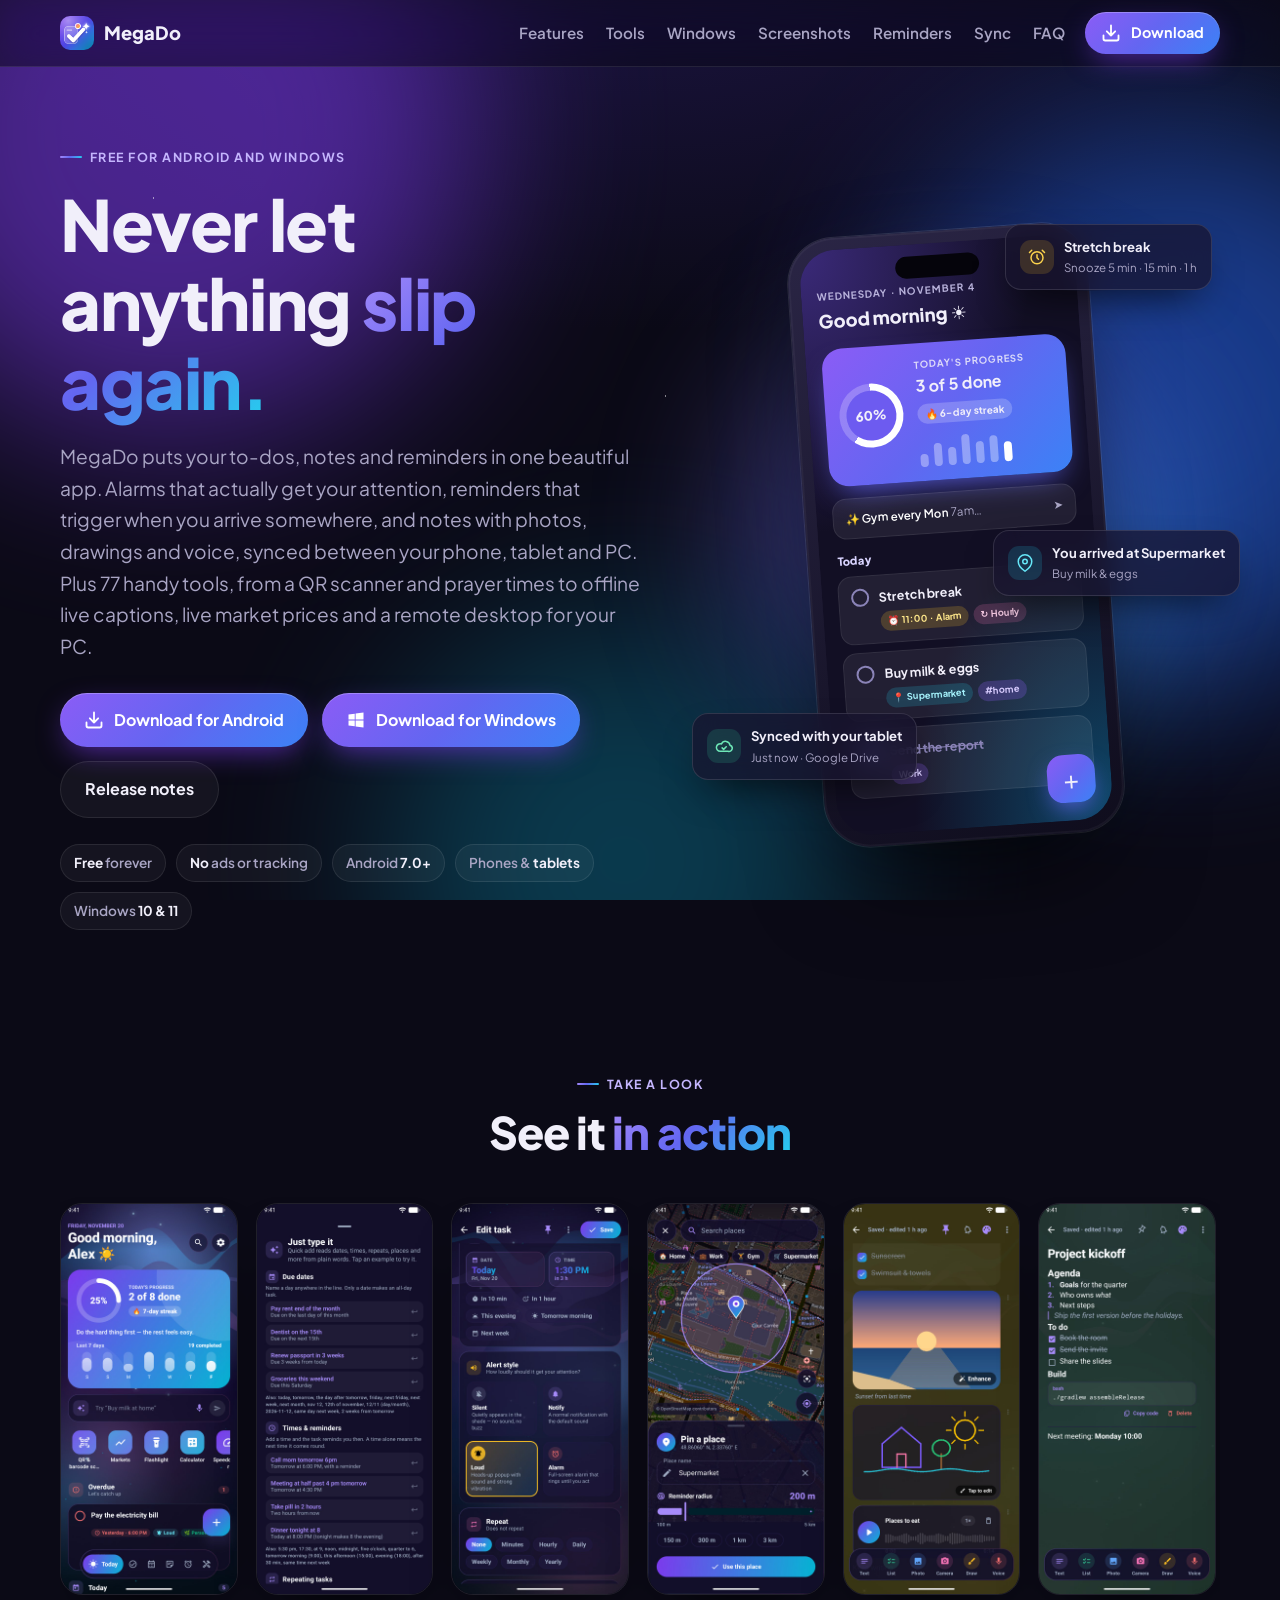
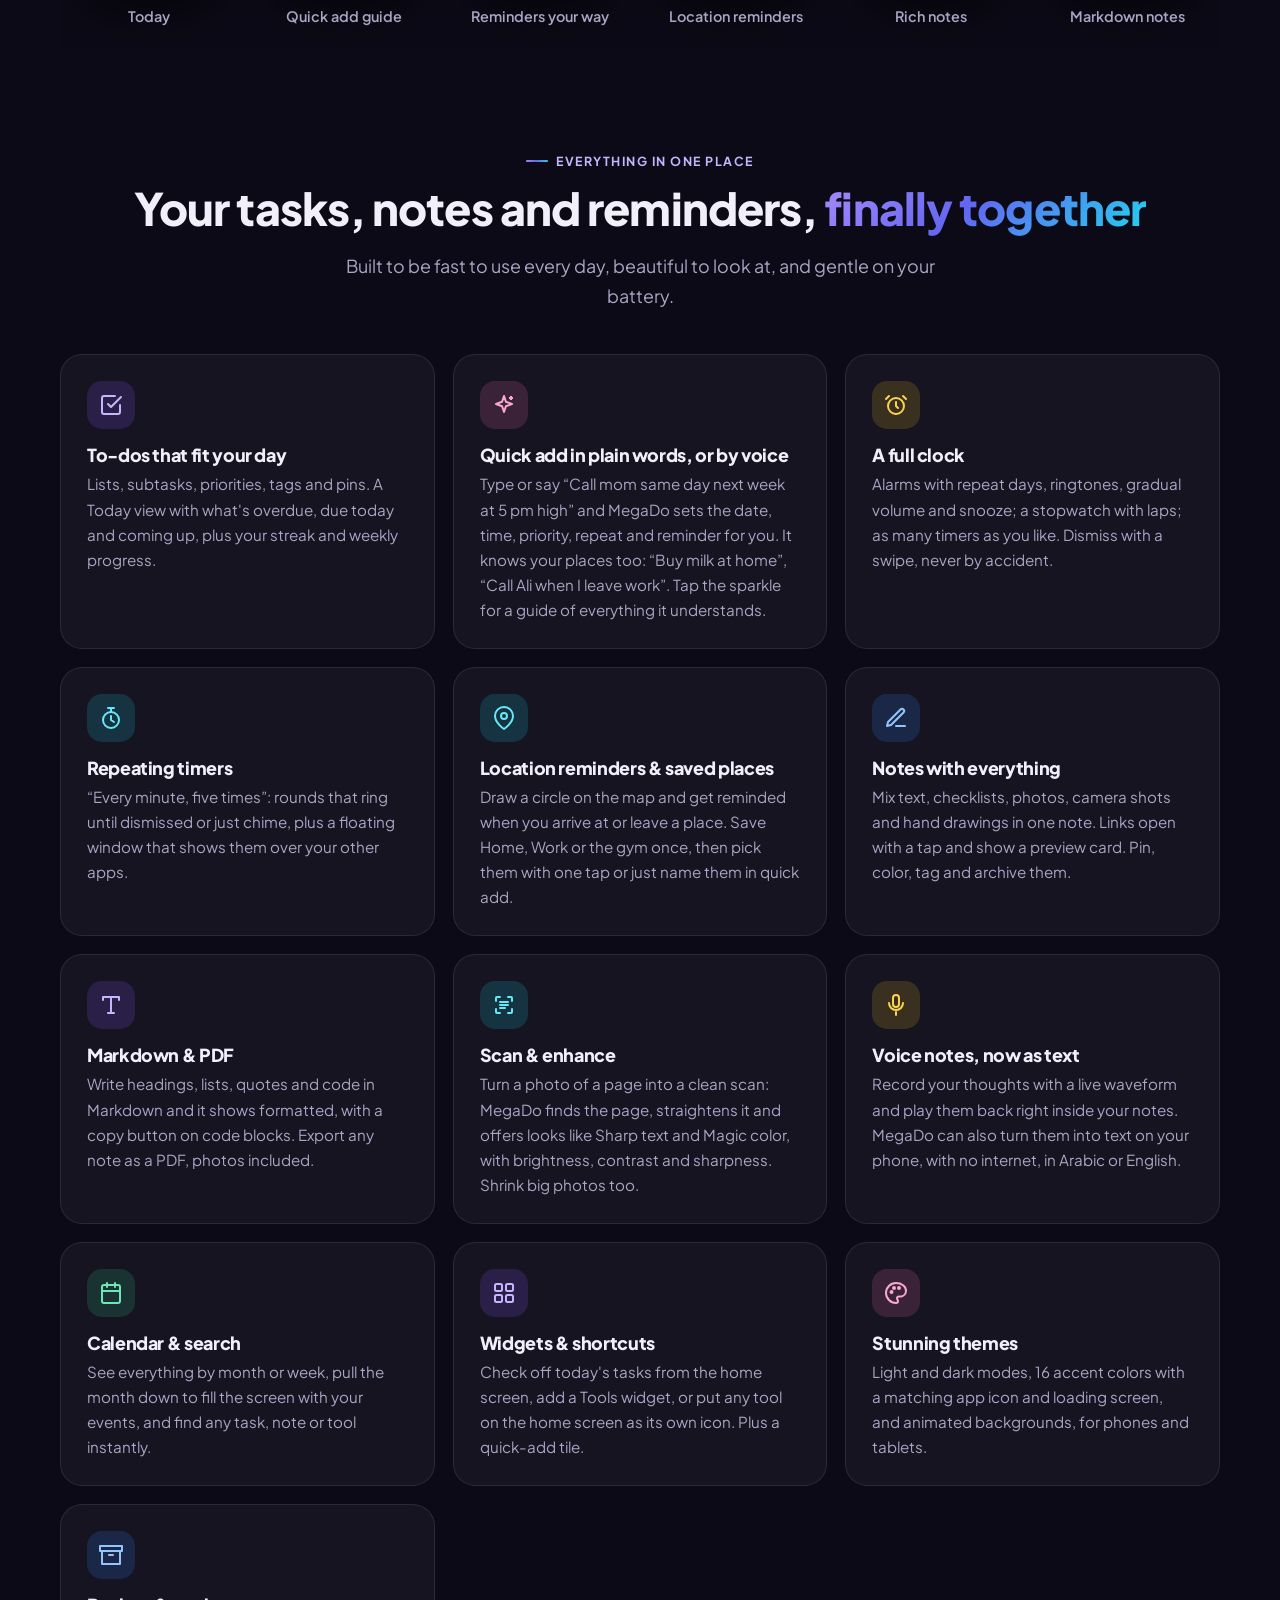
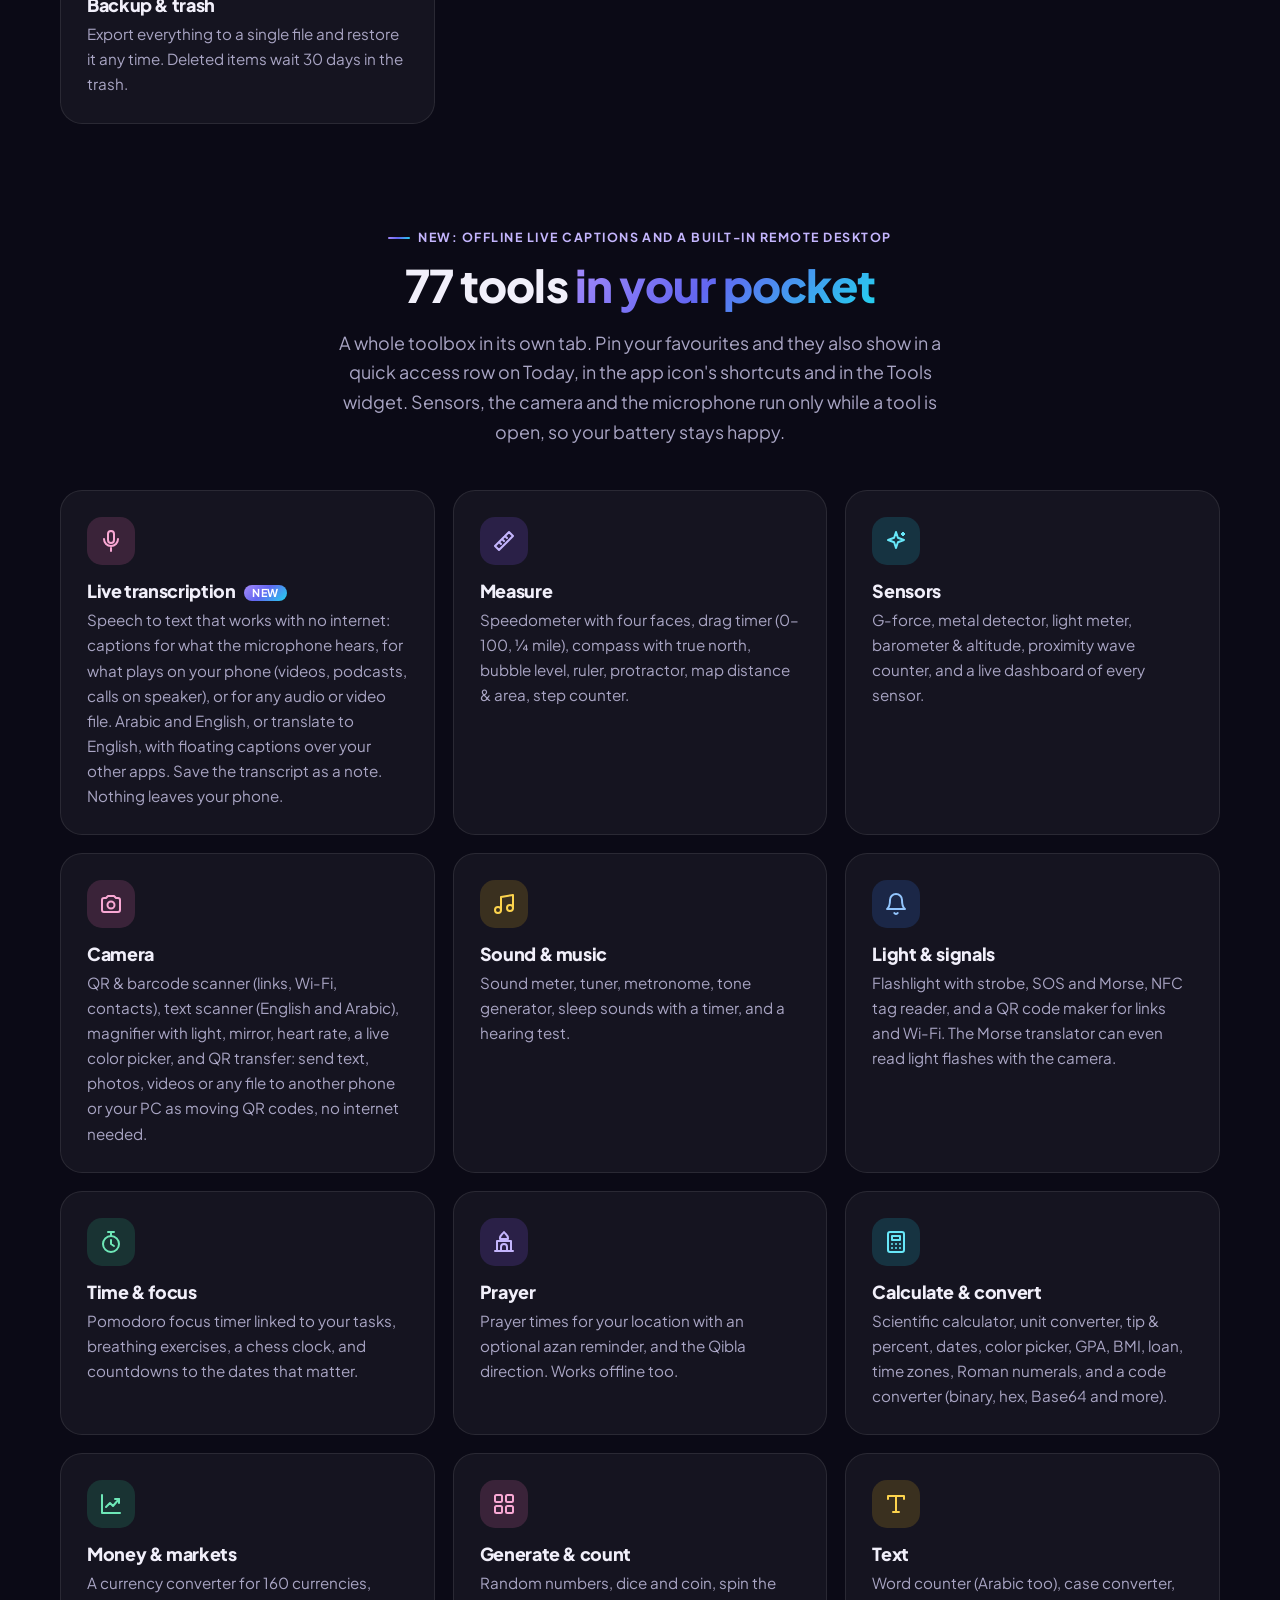
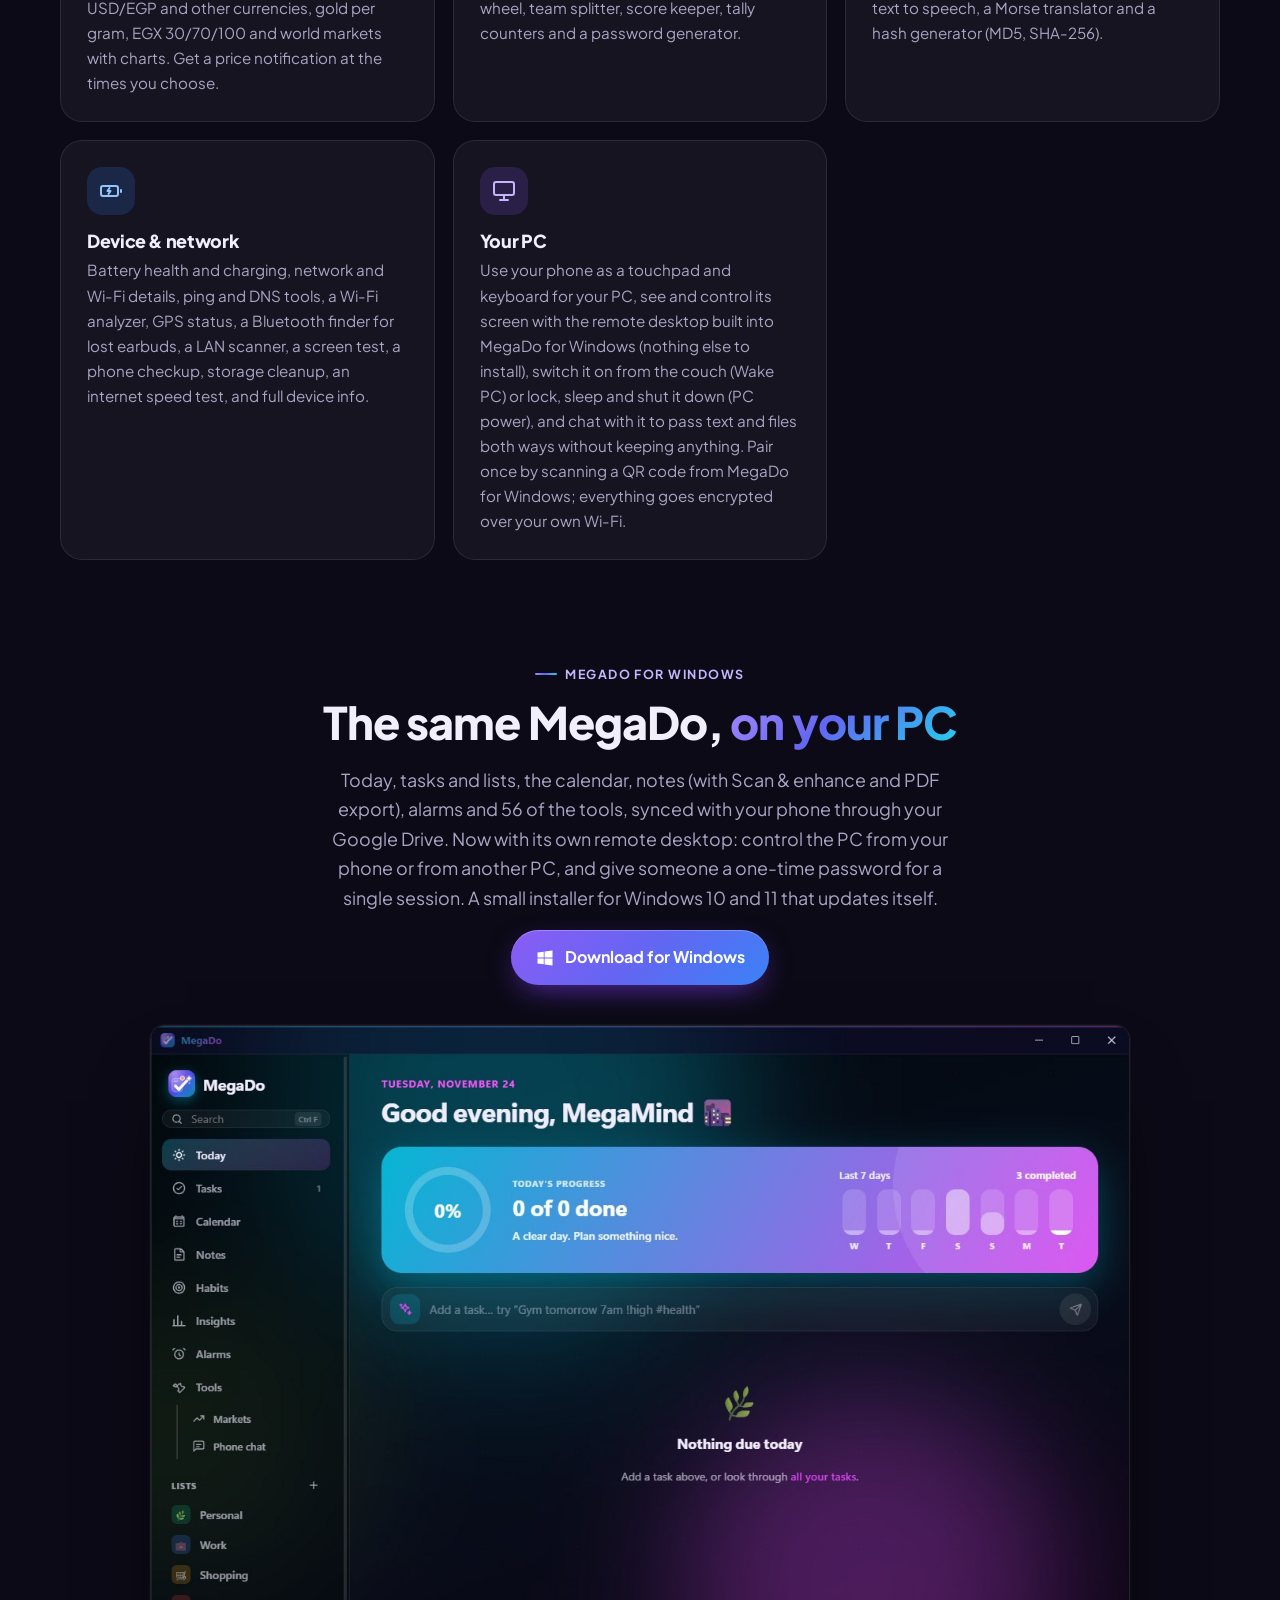
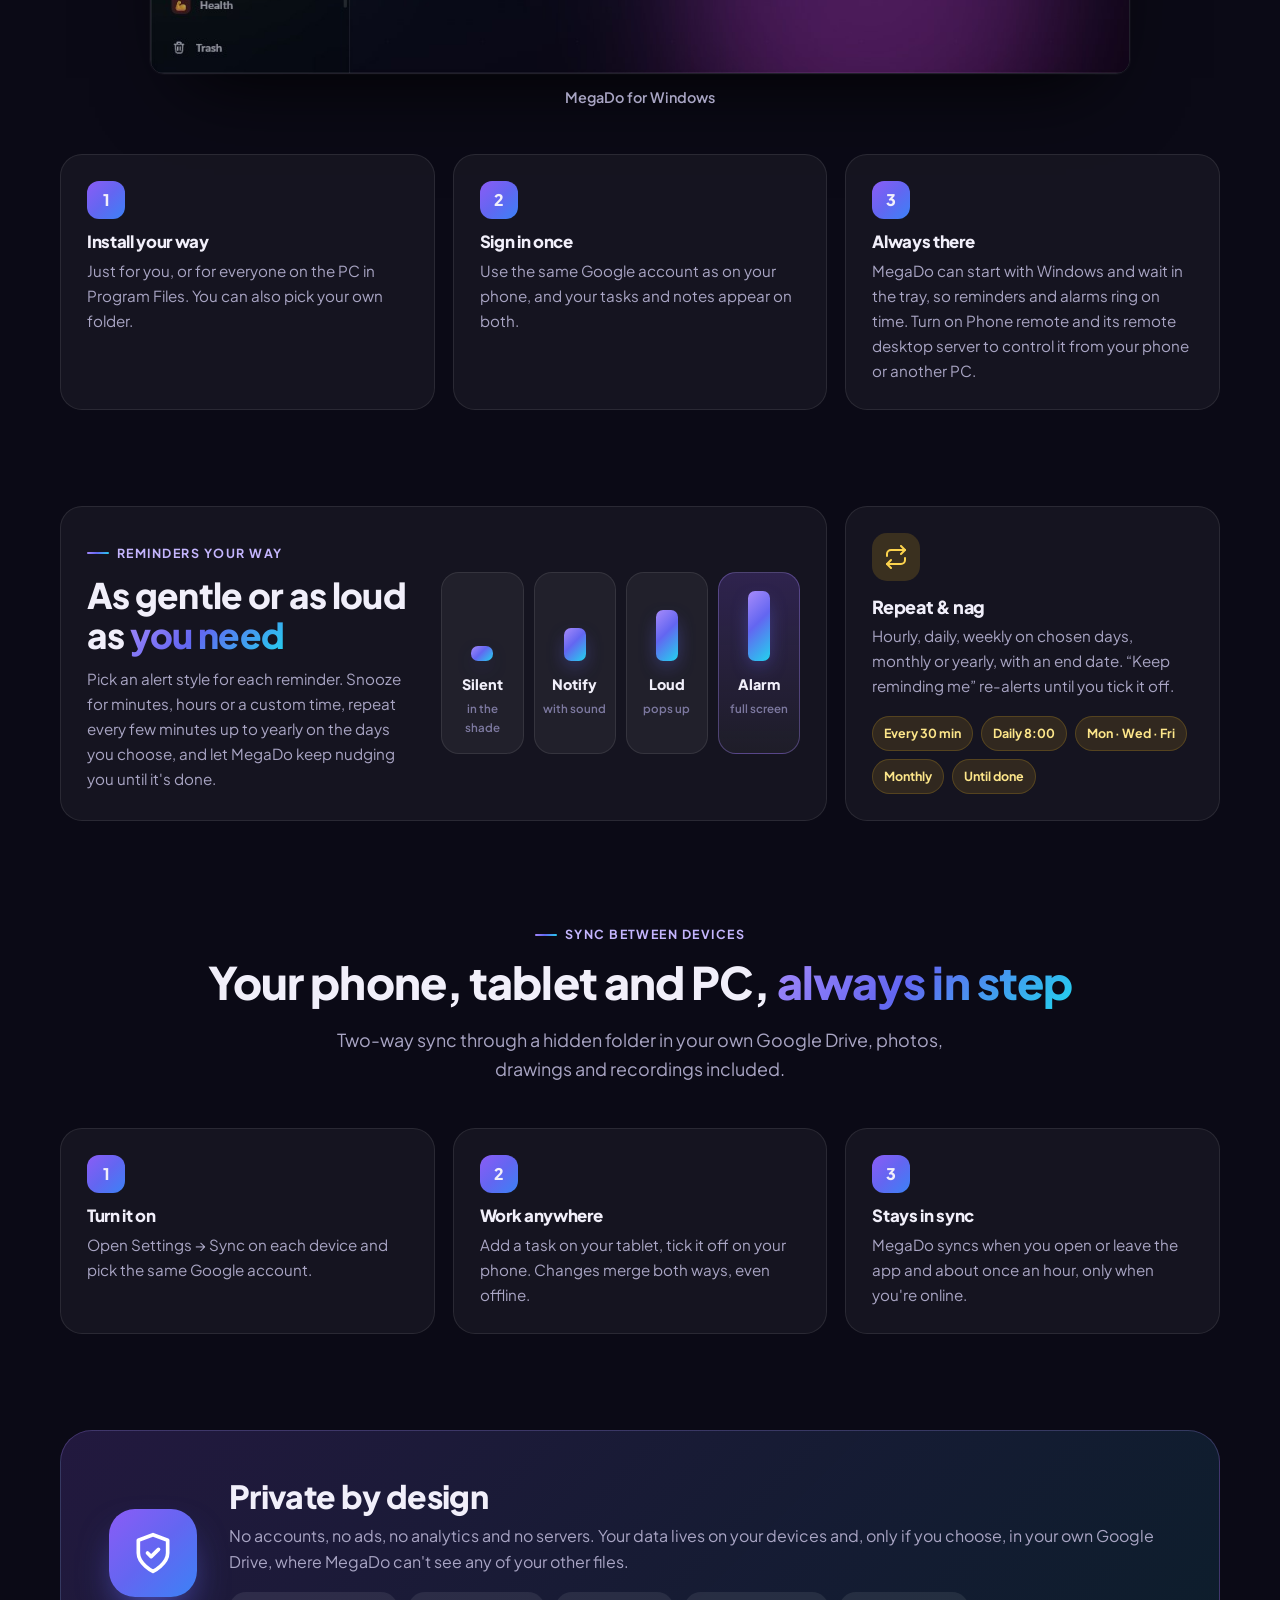
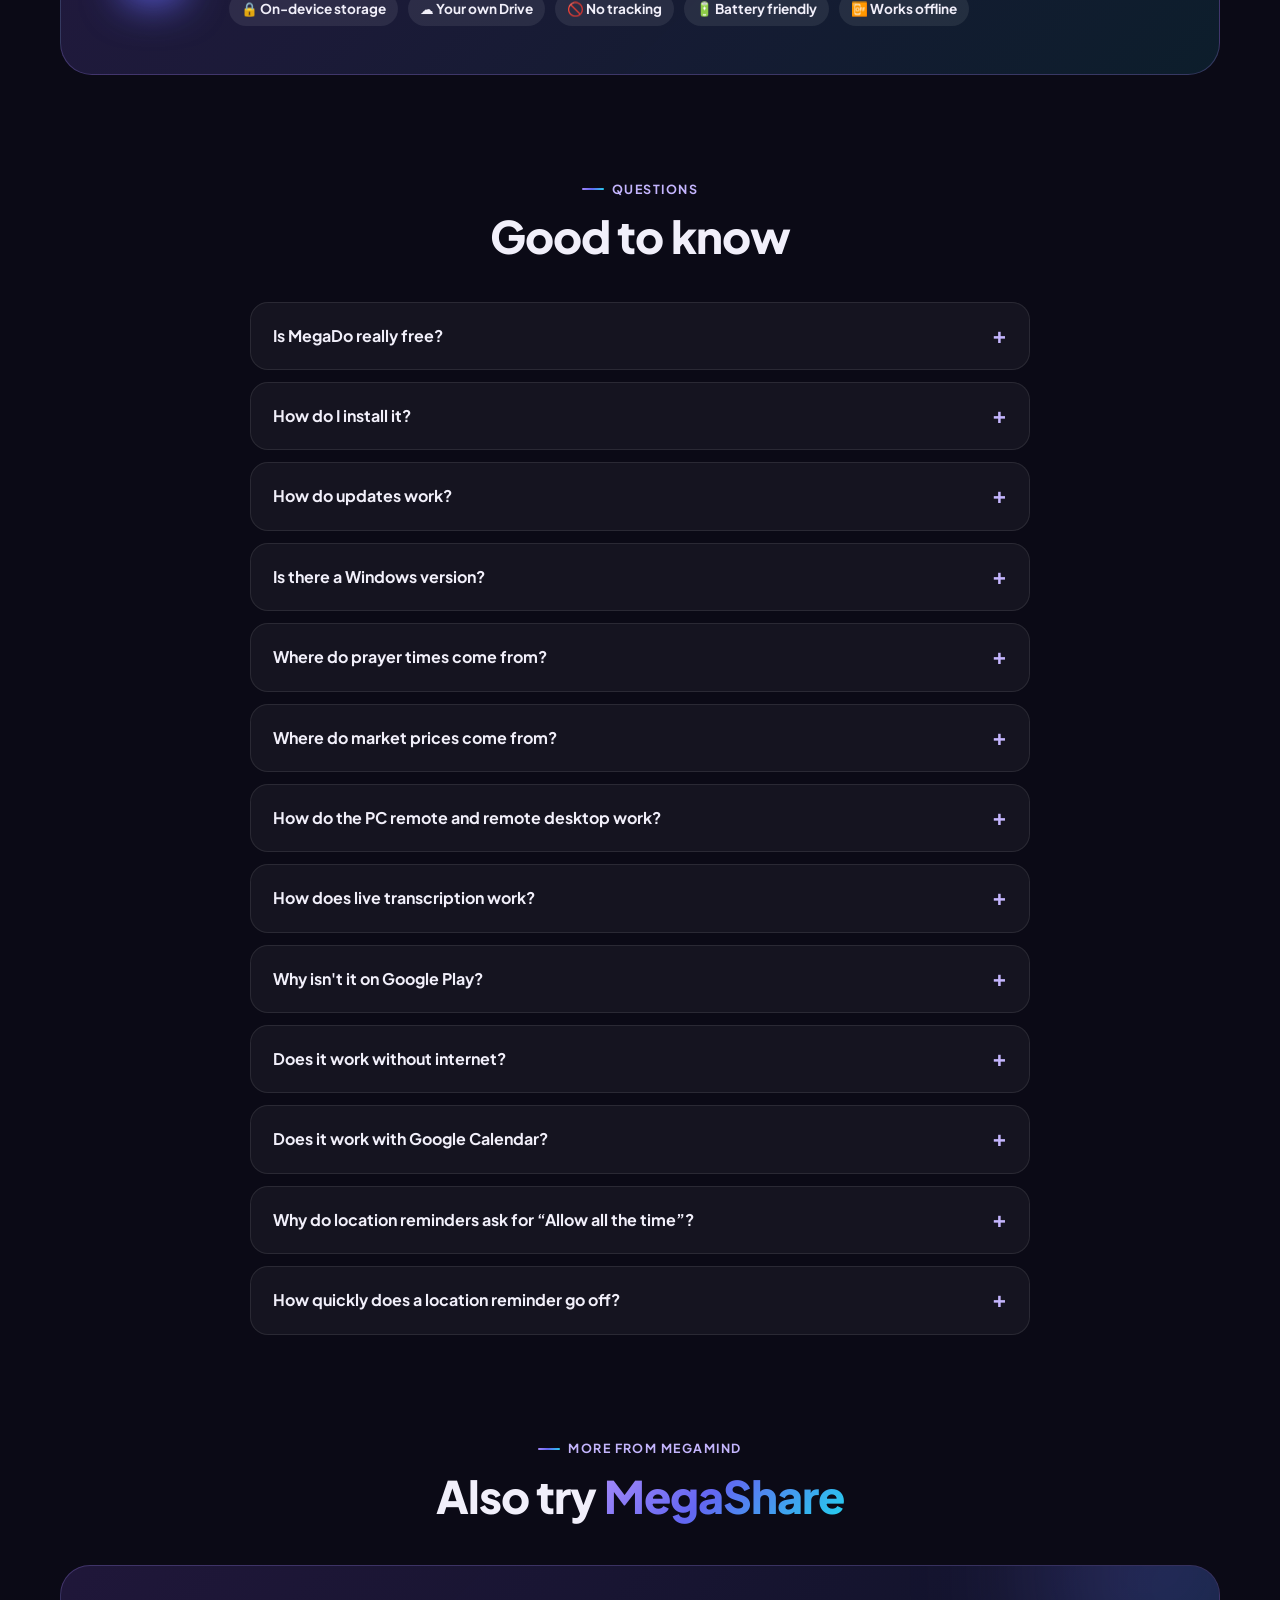
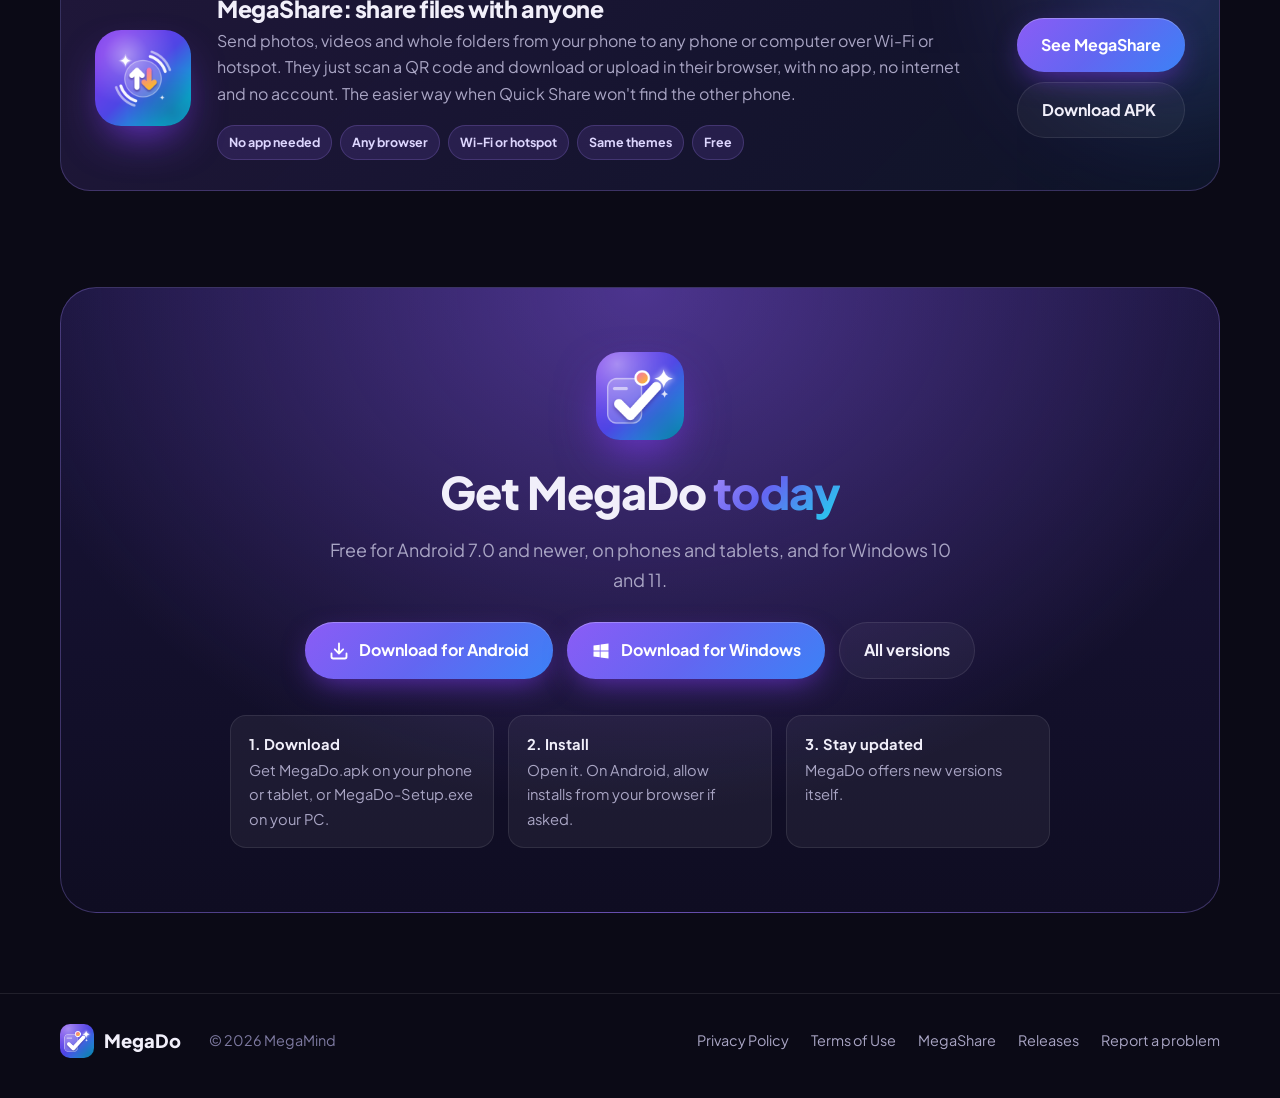
==== index.html @ f1687a9d "Site: Windows app screenshot in the Windows section Cropped to the window (no desktop around it); op" ====
<!doctype html>
<html lang="en">
<head>
<meta charset="utf-8">
<meta name="viewport" content="width=device-width, initial-scale=1">
<title>MegaDo: To-do list, notes, reminders and 77 tools for Android and Windows (free)</title>
<meta name="description" content="MegaDo is a free app for Android and Windows for to-dos, notes and reminders, with 77 tools: alarms with snooze, a clock with repeating timers, location reminders with saved places, notes with photos, drawings, voice, Markdown and a document scanner, offline speech to text with live captions, live market prices, a built-in remote desktop for your PC, and sync between devices through your own Google Drive. Download the APK.">
<meta name="keywords" content="MegaDo, to-do list app, Android reminders, notes app, Windows to-do app, alarm clock, stopwatch, interval timer, repeating timer, location reminder, voice notes, drawing notes, Google Drive sync, QR scanner, document scanner, Markdown notes, PDF export, speech to text, offline transcription, live captions, Arabic speech to text, Whisper, prayer times, azan, Qibla, focus timer, calculator, unit converter, gold price, USD EGP, EGX 30, speed test, PC remote, remote desktop, VNC server, Wake-on-LAN, QR file transfer, APK download">
<link rel="canonical" href="https://megamind2999.github.io/MegaDoApk/">
<link rel="icon" href="icon.png">
<link rel="apple-touch-icon" href="icon.png">
<meta name="theme-color" content="#0b0a16">

<meta property="og:type" content="website">
<meta property="og:title" content="MegaDo: tasks, notes, reminders and tools for Android and Windows">
<meta property="og:description" content="Free app for Android and Windows: to-dos, rich notes, alarms, location reminders, offline live captions, 77 handy tools and Google Drive sync between your devices.">
<meta property="og:url" content="https://megamind2999.github.io/MegaDoApk/">
<meta property="og:image" content="https://megamind2999.github.io/MegaDoApk/icon.png">
<meta name="twitter:card" content="summary">

<!-- Lets Google show MegaDo as an app (name, OS, price, download) in search results. -->
<script type="application/ld+json">
{
  "@context": "https://schema.org",
  "@type": "SoftwareApplication",
  "name": "MegaDo",
  "description": "Tasks, notes and reminders for Android and Windows with alarms, location reminders, rich notes (photos, drawings, voice, Markdown, document scanning, PDF export), 77 tools (offline speech to text with live captions, QR scanner, prayer times, market prices, PC remote and remote desktop, calculators and more) and Google Drive sync between devices.",
  "applicationCategory": "ProductivityApplication",
  "operatingSystem": "Android 7.0 or later, Windows 10, Windows 11",
  "url": "https://megamind2999.github.io/MegaDoApk/",
  "downloadUrl": "https://github.com/MegaMind2999/MegaDoApk/releases/latest/download/MegaDo.apk",
  "installUrl": "https://github.com/MegaMind2999/MegaDoApk/releases/latest",
  "image": "https://megamind2999.github.io/MegaDoApk/icon.png",
  "offers": { "@type": "Offer", "price": "0", "priceCurrency": "USD" },
  "author": { "@type": "Person", "name": "MegaMind" }
}
</script>

<link rel="preconnect" href="https://fonts.googleapis.com">
<link rel="preconnect" href="https://fonts.gstatic.com" crossorigin>
<link href="https://fonts.googleapis.com/css2?family=Plus+Jakarta+Sans:wght@400;500;600;700;800&display=swap" rel="stylesheet">
<link rel="stylesheet" href="style.css">
<script>document.documentElement.classList.add('js')</script>
</head>
<body>
<div class="aurora" aria-hidden="true"><span></span><span></span><span></span></div>
<div class="stars" aria-hidden="true"></div>

<!-- Icon sprite -->
<svg width="0" height="0" style="position:absolute" aria-hidden="true">
  <defs>
    <g id="i-check" fill="none" stroke="currentColor" stroke-width="2" stroke-linecap="round" stroke-linejoin="round"><path d="M9 11l3 3L22 4"/><path d="M21 12v7a2 2 0 0 1-2 2H5a2 2 0 0 1-2-2V5a2 2 0 0 1 2-2h11"/></g>
    <g id="i-spark" fill="none" stroke="currentColor" stroke-width="2" stroke-linejoin="round"><path d="M12 3l1.9 5.8L20 11l-6.1 2.2L12 19l-1.9-5.8L4 11l6.1-2.2z"/><path d="M19 3v4M17 5h4"/></g>
    <g id="i-bell" fill="none" stroke="currentColor" stroke-width="2" stroke-linecap="round" stroke-linejoin="round"><path d="M18 8a6 6 0 0 0-12 0c0 7-3 9-3 9h18s-3-2-3-9"/><path d="M13.7 21a2 2 0 0 1-3.4 0"/></g>
    <g id="i-alarm" fill="none" stroke="currentColor" stroke-width="2" stroke-linecap="round" stroke-linejoin="round"><circle cx="12" cy="13" r="8"/><path d="M12 9v4l2 2M5 3L2 6M22 6l-3-3"/></g>
    <g id="i-pin" fill="none" stroke="currentColor" stroke-width="2" stroke-linecap="round" stroke-linejoin="round"><path d="M21 10c0 7-9 13-9 13s-9-6-9-13a9 9 0 0 1 18 0z"/><circle cx="12" cy="10" r="3"/></g>
    <g id="i-pen" fill="none" stroke="currentColor" stroke-width="2" stroke-linecap="round" stroke-linejoin="round"><path d="M12 20h9"/><path d="M16.5 3.5a2.1 2.1 0 0 1 3 3L7 19l-4 1 1-4z"/></g>
    <g id="i-mic" fill="none" stroke="currentColor" stroke-width="2" stroke-linecap="round" stroke-linejoin="round"><rect x="9" y="2" width="6" height="12" rx="3"/><path d="M19 10a7 7 0 0 1-14 0M12 19v3"/></g>
    <g id="i-cloud" fill="none" stroke="currentColor" stroke-width="2" stroke-linecap="round" stroke-linejoin="round"><path d="M17.5 19H7a5 5 0 1 1 1.6-9.7A6 6 0 0 1 20 11a4 4 0 0 1-2.5 8z"/><path d="M9.5 14.5l2 2 3.5-3.5"/></g>
    <g id="i-cal" fill="none" stroke="currentColor" stroke-width="2" stroke-linecap="round" stroke-linejoin="round"><rect x="3" y="4" width="18" height="18" rx="2"/><path d="M16 2v4M8 2v4M3 10h18"/></g>
    <g id="i-grid" fill="none" stroke="currentColor" stroke-width="2" stroke-linejoin="round"><rect x="3" y="3" width="7" height="7" rx="1.5"/><rect x="14" y="3" width="7" height="7" rx="1.5"/><rect x="3" y="14" width="7" height="7" rx="1.5"/><rect x="14" y="14" width="7" height="7" rx="1.5"/></g>
    <g id="i-repeat" fill="none" stroke="currentColor" stroke-width="2" stroke-linecap="round" stroke-linejoin="round"><path d="M17 1l4 4-4 4"/><path d="M3 11V9a4 4 0 0 1 4-4h14"/><path d="M7 23l-4-4 4-4"/><path d="M21 13v2a4 4 0 0 1-4 4H3"/></g>
    <g id="i-palette" fill="none" stroke="currentColor" stroke-width="2" stroke-linecap="round" stroke-linejoin="round"><path d="M12 2a10 10 0 0 0 0 20c1.1 0 2-.9 2-2 0-.5-.2-1-.5-1.3-.3-.4-.5-.8-.5-1.3 0-1.1.9-2 2-2h2.3A5.7 5.7 0 0 0 22 9.7C22 5.4 17.5 2 12 2z"/><circle cx="7.5" cy="11" r="1"/><circle cx="10" cy="7" r="1"/><circle cx="15" cy="7" r="1"/></g>
    <g id="i-battery" fill="none" stroke="currentColor" stroke-width="2" stroke-linecap="round" stroke-linejoin="round"><rect x="2" y="7" width="17" height="10" rx="2"/><path d="M22 11v2M10.5 9l-2 3h3l-2 3"/></g>
    <g id="i-box" fill="none" stroke="currentColor" stroke-width="2" stroke-linecap="round" stroke-linejoin="round"><path d="M21 8v13H3V8M1 3h22v5H1zM10 12h4"/></g>
    <g id="i-shield" fill="none" stroke="currentColor" stroke-width="2" stroke-linecap="round" stroke-linejoin="round"><path d="M12 22s8-4 8-10V5l-8-3-8 3v7c0 6 8 10 8 10z"/><path d="M9 12l2 2 4-4"/></g>
    <g id="i-timer" fill="none" stroke="currentColor" stroke-width="2" stroke-linecap="round" stroke-linejoin="round"><circle cx="12" cy="14" r="8"/><path d="M12 10v4l3 2M9 2h6M12 2v4"/></g>
    <g id="i-win" fill="currentColor"><path d="M3 5.5 10.5 4.4v7.1H3zM11.5 4.3 21 3v8.5h-9.5zM3 12.5h7.5v7.1L3 18.5zM11.5 12.5H21V21l-9.5-1.3z"/></g>
    <g id="i-camera" fill="none" stroke="currentColor" stroke-width="2" stroke-linecap="round" stroke-linejoin="round"><path d="M3 8a2 2 0 0 1 2-2h2l2-2h6l2 2h2a2 2 0 0 1 2 2v10a2 2 0 0 1-2 2H5a2 2 0 0 1-2-2z"/><circle cx="12" cy="13" r="3.5"/></g>
    <g id="i-music" fill="none" stroke="currentColor" stroke-width="2" stroke-linecap="round" stroke-linejoin="round"><path d="M9 18V5l12-2v13"/><circle cx="6" cy="18" r="3"/><circle cx="18" cy="16" r="3"/></g>
    <g id="i-calc" fill="none" stroke="currentColor" stroke-width="2" stroke-linecap="round" stroke-linejoin="round"><rect x="4" y="2" width="16" height="20" rx="2"/><path d="M8 6h8v4H8zM8 14h.01M12 14h.01M16 14h.01M8 18h.01M12 18h.01M16 18h.01"/></g>
    <g id="i-mosque" fill="none" stroke="currentColor" stroke-width="2" stroke-linecap="round" stroke-linejoin="round"><path d="M12 2c1.5 2 4 3 4 6v1H8V8c0-3 2.5-4 4-6zM5 21V11h14v10M9 21v-4a3 3 0 0 1 6 0v4M3 21h18"/></g>
    <g id="i-text" fill="none" stroke="currentColor" stroke-width="2" stroke-linecap="round" stroke-linejoin="round"><path d="M4 7V4h16v3M9 20h6M12 4v16"/></g>
    <g id="i-ruler" fill="none" stroke="currentColor" stroke-width="2" stroke-linecap="round" stroke-linejoin="round"><path d="M3 17 17 3l4 4L7 21zM7 13l2 2M10 10l2 2M13 7l2 2"/></g>
    <g id="i-chart" fill="none" stroke="currentColor" stroke-width="2" stroke-linecap="round" stroke-linejoin="round"><path d="M3 3v18h18"/><path d="M7 15l4-4 3 3 6-7"/><path d="M16 7h4v4"/></g>
    <g id="i-pc" fill="none" stroke="currentColor" stroke-width="2" stroke-linecap="round" stroke-linejoin="round"><rect x="2" y="3" width="20" height="13" rx="2"/><path d="M8 21h8M12 16v5"/></g>
    <g id="i-scan" fill="none" stroke="currentColor" stroke-width="2" stroke-linecap="round" stroke-linejoin="round"><path d="M4 8V5a1 1 0 0 1 1-1h3M16 4h3a1 1 0 0 1 1 1v3M20 16v3a1 1 0 0 1-1 1h-3M8 20H5a1 1 0 0 1-1-1v-3"/><path d="M8 9h8M8 12h8M8 15h5"/></g>
    <g id="i-down" fill="none" stroke="currentColor" stroke-width="2.2" stroke-linecap="round" stroke-linejoin="round"><path d="M21 15v4a2 2 0 0 1-2 2H5a2 2 0 0 1-2-2v-4M7 10l5 5 5-5M12 15V3"/></g>
  </defs>
</svg>

<header class="topbar">
  <div class="wrap">
    <a class="brand" href="./"><img src="icon.png" alt="" width="34" height="34">MegaDo</a>
    <nav class="links"><a href="#features">Features</a><a href="#tools">Tools</a><a href="#windows">Windows</a><a href="#screenshots">Screenshots</a><a href="#reminders">Reminders</a><a href="#sync">Sync</a><a href="#faq">FAQ</a></nav>
    <a class="btn" href="#download"><svg viewBox="0 0 24 24"><use href="#i-down"/></svg>Download</a>
  </div>
</header>

<main>
<div class="wrap">

  <section class="hero" aria-labelledby="title">
    <div>
      <span class="eyebrow">Free for Android and Windows</span>
      <h1 id="title">Never let anything <span class="grad-text">slip again.</span></h1>
      <p class="lead">MegaDo puts your to-dos, notes and reminders in one beautiful app. Alarms that actually get your attention, reminders that trigger when you arrive somewhere, and notes with photos, drawings and voice, synced between your phone, tablet and PC. Plus 77 handy tools, from a QR scanner and prayer times to offline live captions, live market prices and a remote desktop for your PC.</p>
      <div class="actions">
        <a class="btn" href="https://github.com/MegaMind2999/MegaDoApk/releases/latest/download/MegaDo.apk"><svg viewBox="0 0 24 24"><use href="#i-down"/></svg>Download for Android</a>
        <a class="btn" href="https://github.com/MegaMind2999/MegaDoApk/releases/latest/download/MegaDo-Setup.exe"><svg viewBox="0 0 24 24"><use href="#i-win"/></svg>Download for Windows</a>
        <a class="btn ghost" href="https://github.com/MegaMind2999/MegaDoApk/releases/latest">Release notes</a>
      </div>
      <div class="pills">
        <span class="pill"><b>Free</b> forever</span>
        <span class="pill"><b>No</b> ads or tracking</span>
        <span class="pill">Android <b>7.0+</b></span>
        <span class="pill">Phones &amp; <b>tablets</b></span>
        <span class="pill">Windows <b>10 &amp; 11</b></span>
      </div>
    </div>

    <div class="stage" aria-hidden="true">
      <div class="glow"></div>
      <div class="phone">
        <div class="screen">
          <div class="notch"></div>
          <div class="app-date">Wednesday · November 4</div>
          <div class="app-hello">Good morning ☀️</div>
          <div class="hero-card">
            <div class="ring"></div>
            <div>
              <small>Today's progress</small>
              <strong>3 of 5 done</strong><br>
              <span class="streak">🔥 6-day streak</span>
              <div class="bars"><i style="height:40%"></i><i style="height:70%"></i><i style="height:55%"></i><i style="height:90%"></i><i style="height:65%"></i><i style="height:80%"></i><i class="on" style="height:60%"></i></div>
            </div>
          </div>
          <div class="quick"><span>✨ <b>Gym every Mon</b> 7am…</span><span>➤</span></div>
          <div class="section-label">Today</div>
          <div class="task">
            <div class="check"></div>
            <div><p>Stretch break</p><div class="chips"><span class="chip a">⏰ 11:00 · Alarm</span><span class="chip r">↻ Hourly</span></div></div>
          </div>
          <div class="task">
            <div class="check"></div>
            <div><p>Buy milk &amp; eggs</p><div class="chips"><span class="chip l">📍 Supermarket</span><span class="chip">#home</span></div></div>
          </div>
          <div class="task done">
            <div class="check done"></div>
            <div><p>Send the report</p><div class="chips"><span class="chip">Work</span></div></div>
          </div>
          <div class="fab">+</div>
        </div>
      </div>
      <div class="float-card fc-1"><div class="ico i-amber"><svg viewBox="0 0 24 24"><use href="#i-alarm"/></svg></div><div><b>Stretch break</b><span>Snooze 5 min · 15 min · 1 h</span></div></div>
      <div class="float-card fc-2"><div class="ico i-cyan"><svg viewBox="0 0 24 24"><use href="#i-pin"/></svg></div><div><b>You arrived at Supermarket</b><span>Buy milk &amp; eggs</span></div></div>
      <div class="float-card fc-3"><div class="ico i-green"><svg viewBox="0 0 24 24"><use href="#i-cloud"/></svg></div><div><b>Synced with your tablet</b><span>Just now · Google Drive</span></div></div>
    </div>
  </section>

  <section id="screenshots" class="center reveal">
    <span class="eyebrow">Take a look</span>
    <h2>See it <span class="grad-text">in action</span></h2>
    <div class="shots">
      <figure><img src="screenshots/today.jpg" alt="MegaDo Today screen with progress, streak, quick add and a quick access row of pinned tools" loading="lazy"><figcaption>Today</figcaption></figure>
      <figure><img src="screenshots/quick-add.jpg" alt="Quick add guide with examples of dates and times you can type" loading="lazy"><figcaption>Quick add guide</figcaption></figure>
      <figure><img src="screenshots/task-editor.jpg" alt="Task editor with alert style and repeat options" loading="lazy"><figcaption>Reminders your way</figcaption></figure>
      <figure><img src="screenshots/location.jpg" alt="Location reminder circle on a map with saved places" loading="lazy"><figcaption>Location reminders</figcaption></figure>
      <figure><img src="screenshots/note.jpg" alt="Note with a photo, a drawing and a voice recording" loading="lazy"><figcaption>Rich notes</figcaption></figure>
      <figure><img src="screenshots/note-markdown.jpg" alt="Note written in Markdown with headings, a checklist and a code block" loading="lazy"><figcaption>Markdown notes</figcaption></figure>
      <figure><img src="screenshots/scan.jpg" alt="Scan and enhance: a photographed paper list straightened and cleaned up" loading="lazy"><figcaption>Scan &amp; enhance</figcaption></figure>
      <figure><img src="screenshots/alarm.jpg" alt="Full-screen alarm with snooze options" loading="lazy"><figcaption>Alarms with snooze</figcaption></figure>
      <figure><img src="screenshots/calendar.jpg" alt="Calendar month view with tasks" loading="lazy"><figcaption>Calendar</figcaption></figure>
      <figure><img src="screenshots/clock-alarms.jpg" alt="Clock tab with alarms for weekdays and weekends" loading="lazy"><figcaption>Alarms</figcaption></figure>
      <figure><img src="screenshots/clock-timers.jpg" alt="Running timers, one repeating every minute five times" loading="lazy"><figcaption>Repeating timers</figcaption></figure>
      <figure><img src="screenshots/clock-floating.jpg" alt="Floating timer window over the home screen" loading="lazy"><figcaption>Floating timers</figcaption></figure>
      <figure><img src="screenshots/tools.jpg" alt="Tools tab with pinned favourites" loading="lazy"><figcaption>77 tools</figcaption></figure>
      <figure><img src="screenshots/markets.jpg" alt="Markets tool with EGX indices and currency rates against the Egyptian pound" loading="lazy"><figcaption>Markets</figcaption></figure>
    </div>
  </section>

  <section id="features" class="center reveal">
    <span class="eyebrow">Everything in one place</span>
    <h2>Your tasks, notes and reminders, <span class="grad-text">finally together</span></h2>
    <p class="lead">Built to be fast to use every day, beautiful to look at, and gentle on your battery.</p>
  </section>
  <div class="features">
    <div class="feature reveal"><div class="ico i-violet"><svg viewBox="0 0 24 24"><use href="#i-check"/></svg></div><h3>To-dos that fit your day</h3><p>Lists, subtasks, priorities, tags and pins. A Today view with what's overdue, due today and coming up, plus your streak and weekly progress.</p></div>
    <div class="feature reveal"><div class="ico i-pink"><svg viewBox="0 0 24 24"><use href="#i-spark"/></svg></div><h3>Quick add in plain words, or by voice</h3><p>Type or say “Call mom same day next week at 5 pm high” and MegaDo sets the date, time, priority, repeat and reminder for you. It knows your places too: “Buy milk at home”, “Call Ali when I leave work”. Tap the sparkle for a guide of everything it understands.</p></div>
    <div class="feature reveal"><div class="ico i-amber"><svg viewBox="0 0 24 24"><use href="#i-alarm"/></svg></div><h3>A full clock</h3><p>Alarms with repeat days, ringtones, gradual volume and snooze; a stopwatch with laps; as many timers as you like. Dismiss with a swipe, never by accident.</p></div>
    <div class="feature reveal"><div class="ico i-cyan"><svg viewBox="0 0 24 24"><use href="#i-timer"/></svg></div><h3>Repeating timers</h3><p>“Every minute, five times”: rounds that ring until dismissed or just chime, plus a floating window that shows them over your other apps.</p></div>
    <div class="feature reveal"><div class="ico i-cyan"><svg viewBox="0 0 24 24"><use href="#i-pin"/></svg></div><h3>Location reminders &amp; saved places</h3><p>Draw a circle on the map and get reminded when you arrive at or leave a place. Save Home, Work or the gym once, then pick them with one tap or just name them in quick add.</p></div>
    <div class="feature reveal"><div class="ico i-blue"><svg viewBox="0 0 24 24"><use href="#i-pen"/></svg></div><h3>Notes with everything</h3><p>Mix text, checklists, photos, camera shots and hand drawings in one note. Links open with a tap and show a preview card. Pin, color, tag and archive them.</p></div>
    <div class="feature reveal"><div class="ico i-violet"><svg viewBox="0 0 24 24"><use href="#i-text"/></svg></div><h3>Markdown &amp; PDF</h3><p>Write headings, lists, quotes and code in Markdown and it shows formatted, with a copy button on code blocks. Export any note as a PDF, photos included.</p></div>
    <div class="feature reveal"><div class="ico i-cyan"><svg viewBox="0 0 24 24"><use href="#i-scan"/></svg></div><h3>Scan &amp; enhance</h3><p>Turn a photo of a page into a clean scan: MegaDo finds the page, straightens it and offers looks like Sharp text and Magic color, with brightness, contrast and sharpness. Shrink big photos too.</p></div>
    <div class="feature reveal"><div class="ico i-amber"><svg viewBox="0 0 24 24"><use href="#i-mic"/></svg></div><h3>Voice notes, now as text</h3><p>Record your thoughts with a live waveform and play them back right inside your notes. MegaDo can also turn them into text on your phone, with no internet, in Arabic or English.</p></div>
    <div class="feature reveal"><div class="ico i-green"><svg viewBox="0 0 24 24"><use href="#i-cal"/></svg></div><h3>Calendar &amp; search</h3><p>See everything by month or week, pull the month down to fill the screen with your events, and find any task, note or tool instantly.</p></div>
    <div class="feature reveal"><div class="ico i-violet"><svg viewBox="0 0 24 24"><use href="#i-grid"/></svg></div><h3>Widgets &amp; shortcuts</h3><p>Check off today's tasks from the home screen, add a Tools widget, or put any tool on the home screen as its own icon. Plus a quick-add tile.</p></div>
    <div class="feature reveal"><div class="ico i-pink"><svg viewBox="0 0 24 24"><use href="#i-palette"/></svg></div><h3>Stunning themes</h3><p>Light and dark modes, 16 accent colors with a matching app icon and loading screen, and animated backgrounds, for phones and tablets.</p></div>
    <div class="feature reveal"><div class="ico i-blue"><svg viewBox="0 0 24 24"><use href="#i-box"/></svg></div><h3>Backup &amp; trash</h3><p>Export everything to a single file and restore it any time. Deleted items wait 30 days in the trash.</p></div>
  </div>

  <section id="tools" class="center reveal">
    <span class="eyebrow">New: offline live captions and a built-in remote desktop</span>
    <h2>77 tools <span class="grad-text">in your pocket</span></h2>
    <p class="lead">A whole toolbox in its own tab. Pin your favourites and they also show in a quick access row on Today, in the app icon's shortcuts and in the Tools widget. Sensors, the camera and the microphone run only while a tool is open, so your battery stays happy.</p>
  </section>
  <div class="features">
    <div class="feature reveal"><div class="ico i-pink"><svg viewBox="0 0 24 24"><use href="#i-mic"/></svg></div><h3>Live transcription <span class="new">New</span></h3><p>Speech to text that works with no internet: captions for what the microphone hears, for what plays on your phone (videos, podcasts, calls on speaker), or for any audio or video file. Arabic and English, or translate to English, with floating captions over your other apps. Save the transcript as a note. Nothing leaves your phone.</p></div>
    <div class="feature reveal"><div class="ico i-violet"><svg viewBox="0 0 24 24"><use href="#i-ruler"/></svg></div><h3>Measure</h3><p>Speedometer with four faces, drag timer (0–100, ¼ mile), compass with true north, bubble level, ruler, protractor, map distance &amp; area, step counter.</p></div>
    <div class="feature reveal"><div class="ico i-cyan"><svg viewBox="0 0 24 24"><use href="#i-spark"/></svg></div><h3>Sensors</h3><p>G-force, metal detector, light meter, barometer &amp; altitude, proximity wave counter, and a live dashboard of every sensor.</p></div>
    <div class="feature reveal"><div class="ico i-pink"><svg viewBox="0 0 24 24"><use href="#i-camera"/></svg></div><h3>Camera</h3><p>QR &amp; barcode scanner (links, Wi-Fi, contacts), text scanner (English and Arabic), magnifier with light, mirror, heart rate, a live color picker, and QR transfer: send text, photos, videos or any file to another phone or your PC as moving QR codes, no internet needed.</p></div>
    <div class="feature reveal"><div class="ico i-amber"><svg viewBox="0 0 24 24"><use href="#i-music"/></svg></div><h3>Sound &amp; music</h3><p>Sound meter, tuner, metronome, tone generator, sleep sounds with a timer, and a hearing test.</p></div>
    <div class="feature reveal"><div class="ico i-blue"><svg viewBox="0 0 24 24"><use href="#i-bell"/></svg></div><h3>Light &amp; signals</h3><p>Flashlight with strobe, SOS and Morse, NFC tag reader, and a QR code maker for links and Wi-Fi. The Morse translator can even read light flashes with the camera.</p></div>
    <div class="feature reveal"><div class="ico i-green"><svg viewBox="0 0 24 24"><use href="#i-timer"/></svg></div><h3>Time &amp; focus</h3><p>Pomodoro focus timer linked to your tasks, breathing exercises, a chess clock, and countdowns to the dates that matter.</p></div>
    <div class="feature reveal"><div class="ico i-violet"><svg viewBox="0 0 24 24"><use href="#i-mosque"/></svg></div><h3>Prayer</h3><p>Prayer times for your location with an optional azan reminder, and the Qibla direction. Works offline too.</p></div>
    <div class="feature reveal"><div class="ico i-cyan"><svg viewBox="0 0 24 24"><use href="#i-calc"/></svg></div><h3>Calculate &amp; convert</h3><p>Scientific calculator, unit converter, tip &amp; percent, dates, color picker, GPA, BMI, loan, time zones, Roman numerals, and a code converter (binary, hex, Base64 and more).</p></div>
    <div class="feature reveal"><div class="ico i-green"><svg viewBox="0 0 24 24"><use href="#i-chart"/></svg></div><h3>Money &amp; markets</h3><p>A currency converter for 160 currencies, USD/EGP and other currencies, gold per gram, EGX 30/70/100 and world markets with charts. Get a price notification at the times you choose.</p></div>
    <div class="feature reveal"><div class="ico i-pink"><svg viewBox="0 0 24 24"><use href="#i-grid"/></svg></div> <h3>Generate &amp; count</h3><p>Random numbers, dice and coin, spin the wheel, team splitter, score keeper, tally counters and a password generator.</p></div>
    <div class="feature reveal"><div class="ico i-amber"><svg viewBox="0 0 24 24"><use href="#i-text"/></svg></div><h3>Text</h3><p>Word counter (Arabic too), case converter, text to speech, a Morse translator and a hash generator (MD5, SHA-256).</p></div>
    <div class="feature reveal"><div class="ico i-blue"><svg viewBox="0 0 24 24"><use href="#i-battery"/></svg></div><h3>Device &amp; network</h3><p>Battery health and charging, network and Wi-Fi details, ping and DNS tools, a Wi-Fi analyzer, GPS status, a Bluetooth finder for lost earbuds, a LAN scanner, a screen test, a phone checkup, storage cleanup, an internet speed test, and full device info.</p></div>
    <div class="feature reveal"><div class="ico i-violet"><svg viewBox="0 0 24 24"><use href="#i-pc"/></svg></div><h3>Your PC</h3><p>Use your phone as a touchpad and keyboard for your PC, see and control its screen with the remote desktop built into MegaDo for Windows (nothing else to install), switch it on from the couch (Wake PC) or lock, sleep and shut it down (PC power), and chat with it to pass text and files both ways without keeping anything. Pair once by scanning a QR code from MegaDo for Windows; everything goes encrypted over your own Wi-Fi.</p></div>
  </div>

  <section id="windows" class="center reveal">
    <span class="eyebrow">MegaDo for Windows</span>
    <h2>The same MegaDo, <span class="grad-text">on your PC</span></h2>
    <p class="lead">Today, tasks and lists, the calendar, notes (with Scan &amp; enhance and PDF export), alarms and 56 of the tools, synced with your phone through your Google Drive. Now with its own remote desktop: control the PC from your phone or from another PC, and give someone a one-time password for a single session. A small installer for Windows 10 and 11 that updates itself.</p>
    <div class="actions" style="justify-content:center">
      <a class="btn" href="https://github.com/MegaMind2999/MegaDoApk/releases/latest/download/MegaDo-Setup.exe"><svg viewBox="0 0 24 24"><use href="#i-win"/></svg>Download for Windows</a>
    </div>
  </section>
  <figure class="desk-shot reveal"><img src="screenshots/windows-today.jpg" alt="MegaDo for Windows: Today screen with progress, the last 7 days, quick add, and a sidebar with tasks, calendar, notes, habits, alarms, tools and lists" width="1239" height="820" loading="lazy"><figcaption>MegaDo for Windows</figcaption></figure>
  <div class="steps">
    <div class="step reveal"><h3>Install your way</h3><p>Just for you, or for everyone on the PC in Program Files. You can also pick your own folder.</p></div>
    <div class="step reveal"><h3>Sign in once</h3><p>Use the same Google account as on your phone, and your tasks and notes appear on both.</p></div>
    <div class="step reveal"><h3>Always there</h3><p>MegaDo can start with Windows and wait in the tray, so reminders and alarms ring on time. Turn on Phone remote and its remote desktop server to control it from your phone or another PC.</p></div>
  </div>

  <section id="reminders" class="reveal">
    <div class="features" style="margin-top:0">
      <div class="feature big">
        <div>
          <span class="eyebrow">Reminders your way</span>
          <h2 style="font-size:clamp(1.6rem,3vw,2.2rem)">As gentle or as loud as <span class="grad-text">you need</span></h2>
          <p style="margin-top:12px">Pick an alert style for each reminder. Snooze for minutes, hours or a custom time, repeat every few minutes up to yearly on the days you choose, and let MegaDo keep nudging you until it's done.</p>
        </div>
        <div class="levels">
          <div class="level"><div class="meter"><i style="height:22%"></i></div>Silent<span>in the shade</span></div>
          <div class="level"><div class="meter"><i style="height:48%"></i></div>Notify<span>with sound</span></div>
          <div class="level"><div class="meter"><i style="height:74%"></i></div>Loud<span>pops up</span></div>
          <div class="level hot"><div class="meter"><i style="height:100%"></i></div>Alarm<span>full screen</span></div>
        </div>
      </div>
      <div class="feature"><div class="ico i-amber"><svg viewBox="0 0 24 24"><use href="#i-repeat"/></svg></div><h3>Repeat &amp; nag</h3><p>Hourly, daily, weekly on chosen days, monthly or yearly, with an end date. “Keep reminding me” re-alerts until you tick it off.</p>
        <div class="tags"><span>Every 30 min</span><span>Daily 8:00</span><span>Mon · Wed · Fri</span><span>Monthly</span><span>Until done</span></div></div>
    </div>
  </section>

  <section id="sync" class="center reveal">
    <span class="eyebrow">Sync between devices</span>
    <h2>Your phone, tablet and PC, <span class="grad-text">always in step</span></h2>
    <p class="lead">Two-way sync through a hidden folder in your own Google Drive, photos, drawings and recordings included.</p>
  </section>
  <div class="steps">
    <div class="step reveal"><h3>Turn it on</h3><p>Open Settings → Sync on each device and pick the same Google account.</p></div>
    <div class="step reveal"><h3>Work anywhere</h3><p>Add a task on your tablet, tick it off on your phone. Changes merge both ways, even offline.</p></div>
    <div class="step reveal"><h3>Stays in sync</h3><p>MegaDo syncs when you open or leave the app and about once an hour, only when you're online.</p></div>
  </div>

  <div class="band reveal">
    <div class="shield"><svg viewBox="0 0 24 24"><use href="#i-shield"/></svg></div>
    <div>
      <h2>Private by design</h2>
      <p>No accounts, no ads, no analytics and no servers. Your data lives on your devices and, only if you choose, in your own Google Drive, where MegaDo can't see any of your other files.</p>
      <ul><li>🔒 On-device storage</li><li>☁️ Your own Drive</li><li>🚫 No tracking</li><li>🔋 Battery friendly</li><li>📴 Works offline</li></ul>
    </div>
  </div>


  <section id="faq" class="center reveal">
    <span class="eyebrow">Questions</span>
    <h2>Good to know</h2>
  </section>
  <div class="faq">
    <details><summary>Is MegaDo really free?</summary><p>Yes. It's free, with no ads, no subscriptions and no in-app purchases.</p></details>
    <details><summary>How do I install it?</summary><p>Download <a href="https://github.com/MegaMind2999/MegaDoApk/releases/latest/download/MegaDo.apk">MegaDo.apk</a> on your Android phone or tablet and open it. If Android asks, allow installing apps from your browser or file manager.</p></details>
    <details><summary>How do updates work?</summary><p>MegaDo checks for a new version once a day and offers to download and install it for you. You can also check any time in Settings → Updates. Your tasks and notes are always kept.</p></details>
    <details><summary>Is there a Windows version?</summary><p>Yes. <a href="https://github.com/MegaMind2999/MegaDoApk/releases/latest/download/MegaDo-Setup.exe">Download MegaDo for Windows</a> (Windows 10 and 11). The installer lets you install it just for you, or for everyone on the PC in Program Files (that needs admin rights), and lets you choose the folder. It has Today, tasks and lists, the calendar, notes, alarms, reminders and 56 of the tools, and stays in step with your phone through the same Google Drive sync: sign in with the same Google account on both. Reminders and the optional azan ring on the PC while MegaDo runs; it can start with Windows and wait in the tray. Location reminders ring on your phone. It updates itself like the Android app.</p></details>
    <details><summary>Where do prayer times come from?</summary><p>From the free AlAdhan service, using your approximate location (rounded to about 1 km), with an on-device calculation when you're offline. The azan reminder is off until you turn it on, and costs nothing when it's off.</p></details>
    <details><summary>Where do market prices come from?</summary><p>From Yahoo Finance's public market data, fetched by the app itself with no account. Gold per gram and the Egyptian pound rates are worked out from those prices. They refresh every minute only while Markets is open. Price notifications are off until you turn them on with the bell; then MegaDo checks only the items you chose, at the times you set. Prices can be delayed, so don't use them for trading.</p></details>
    <details><summary>How do the PC remote and remote desktop work?</summary><p>In MegaDo for Windows, open Tools → Phone remote, turn it on and scan its QR code with Tools → PC remote on your phone. Your phone then works as a touchpad and keyboard for the PC over your own Wi-Fi; nothing goes through the internet. Remote desktop shows and controls the PC's screen with the remote desktop server built into MegaDo for Windows: turn it on in Phone remote, and the same QR code pairs your phone with a permanent password. To help someone once, give them a one-time password that changes after each session. Another PC with MegaDo can connect too, from Tools → Remote desktop. Install the optional “MegaDo Remote Desktop” service (one admin prompt) to also reach the sign-in and lock screens and admin prompts, even when MegaDo is closed. A PC that supports Wake-on-LAN can be switched on with Wake PC.</p></details>
    <details><summary>How does live transcription work?</summary><p>Open Tools → Live transcription and download a speech model once (Tiny, Base or Small; Small is best for Arabic). From then on MegaDo turns speech into text on your phone with no internet: from the microphone, from what plays on the phone (Android 10 and newer), or from an audio or video file. Captions can float over other apps while you watch. The same models can transcribe your voice notes. No audio or text is ever sent anywhere.</p></details>
    <details><summary>Why isn't it on Google Play?</summary><p>MegaDo is published directly as an APK on this site and its GitHub releases page.</p></details>
    <details><summary>Does it work without internet?</summary><p>Yes, your tasks, notes and reminders work offline. Internet is only used for maps, place search, Google Drive sync, checking for updates, link previews in notes, downloading speech models once for live transcription, and the tools that need it: prayer times (with an offline fallback), Markets and the speed test.</p></details>
    <details><summary>Does it work with Google Calendar?</summary><p>Yes. Turn on Settings → Phone calendar to see your calendar events in MegaDo's Calendar, and optionally have tasks with a due date added to a calendar you choose. They stay updated as you edit or finish tasks.</p></details>
    <details><summary>Why do location reminders ask for “Allow all the time”?</summary><p>Android only lets an app notice that you arrived somewhere while it's closed if location is allowed all the time. MegaDo uses Android's battery-efficient geofencing and never records where you go.</p></details>
    <details><summary>How quickly does a location reminder go off?</summary><p>Arrival reminders usually go off within seconds of reaching the place. When you come within about 2.5 km of a place, MegaDo turns on GPS for a few minutes (you'll see a quiet “Nearby” notification) and alerts as soon as you're inside the circle, then switches GPS off again. Want a warning first? Turn on “Heads-up when getting close” in any arrival reminder and you'll also get an “Almost at …” notification 500 m, 1 km or 2 km before you get there (pick the distance in Settings → Places). Leaving reminders rely on Android's battery-efficient geofencing and usually fire within a minute or two. Nothing about where you go is recorded or sent anywhere. For the best results keep location and Wi-Fi scanning on, use a circle of 150–250 m, and let MegaDo run without battery restrictions.</p></details>
  </div>

  <section id="more" class="center reveal">
    <span class="eyebrow">More from MegaMind</span>
    <h2>Also try <span class="grad-text">MegaShare</span></h2>
  </section>
  <div class="promo reveal">
    <img src="megashare.png" alt="MegaShare app icon" width="96" height="96">
    <div>
      <h3>MegaShare: share files with anyone</h3>
      <p>Send photos, videos and whole folders from your phone to any phone or computer over Wi-Fi or hotspot. They just scan a QR code and download or upload in their browser, with no app, no internet and no account. The easier way when Quick Share won't find the other phone.</p>
      <div class="tags"><span>No app needed</span><span>Any browser</span><span>Wi-Fi or hotspot</span><span>Same themes</span><span>Free</span></div>
    </div>
    <div class="actions">
      <a class="btn" href="https://megamind2999.github.io/MegaShareApk/">See MegaShare</a>
      <a class="btn ghost" href="https://github.com/MegaMind2999/MegaShareApk/releases/latest/download/MegaShare.apk">Download APK</a>
    </div>
  </div>

  <section id="download" class="cta reveal">
    <img src="icon.png" alt="MegaDo app icon" width="88" height="88">
    <h2>Get MegaDo <span class="grad-text">today</span></h2>
    <p class="lead" style="margin-inline:auto">Free for Android 7.0 and newer, on phones and tablets, and for Windows 10 and 11.</p>
    <div class="actions">
      <a class="btn" href="https://github.com/MegaMind2999/MegaDoApk/releases/latest/download/MegaDo.apk"><svg viewBox="0 0 24 24"><use href="#i-down"/></svg>Download for Android</a>
      <a class="btn" href="https://github.com/MegaMind2999/MegaDoApk/releases/latest/download/MegaDo-Setup.exe"><svg viewBox="0 0 24 24"><use href="#i-win"/></svg>Download for Windows</a>
      <a class="btn ghost" href="https://github.com/MegaMind2999/MegaDoApk/releases">All versions</a>
    </div>
    <div class="install">
      <div><b>1. Download</b>Get MegaDo.apk on your phone or tablet, or MegaDo-Setup.exe on your PC.</div>
      <div><b>2. Install</b>Open it. On Android, allow installs from your browser if asked.</div>
      <div><b>3. Stay updated</b>MegaDo offers new versions itself.</div>
    </div>
  </section>

</div>
</main>

<footer>
  <div class="wrap">
    <a class="brand" href="./"><img src="icon.png" alt="" width="28" height="28">MegaDo</a>
    <span>© 2026 MegaMind</span>
    <nav>
      <a href="privacy.html">Privacy Policy</a>
      <a href="terms.html">Terms of Use</a>
      <a href="https://megamind2999.github.io/MegaShareApk/">MegaShare</a>
      <a href="https://github.com/MegaMind2999/MegaDoApk/releases">Releases</a>
      <a href="https://github.com/MegaMind2999/MegaDoApk/issues">Report a problem</a>
    </nav>
  </div>
</footer>

<script>
  // Fade sections in as they scroll into view.
  (function () {
    var els = document.querySelectorAll('.reveal');
    if (!('IntersectionObserver' in window)) { els.forEach(function (e) { e.classList.add('in'); }); return; }
    var io = new IntersectionObserver(function (entries) {
      entries.forEach(function (e) { if (e.isIntersecting) { e.target.classList.add('in'); io.unobserve(e.target); } });
    }, { threshold: 0.12 });
    els.forEach(function (e) { io.observe(e); });
  })();
</script>
<script>
  // Screenshot viewer: click a screenshot to see it big. Arrows/swipe for next, Esc or tap outside to close.
  (function () {
    var imgs = Array.prototype.slice.call(document.querySelectorAll('.shots img, .desk-shot img'));
    if (!imgs.length) return;
    var svg = function (d) { return '<svg viewBox="0 0 24 24" aria-hidden="true"><path d="' + d + '"/></svg>'; };
    var lb = document.createElement('div');
    lb.className = 'lb'; lb.hidden = true;
    lb.setAttribute('role', 'dialog'); lb.setAttribute('aria-modal', 'true'); lb.setAttribute('aria-label', 'Screenshot');
    lb.innerHTML = '<button class="lb-x" aria-label="Close">' + svg('M18 6 6 18M6 6l12 12') + '</button>' +
      '<button class="lb-prev" aria-label="Previous screenshot">' + svg('M15 18l-6-6 6-6') + '</button>' +
      '<figure><img alt=""><figcaption></figcaption></figure>' +
      '<button class="lb-next" aria-label="Next screenshot">' + svg('M9 18l6-6-6-6') + '</button>';
    document.body.appendChild(lb);
    var big = lb.querySelector('img'), cap = lb.querySelector('figcaption'), cur = 0, opener = null;

    function show(i) {
      cur = (i + imgs.length) % imgs.length;
      var src = imgs[cur];
      big.src = src.currentSrc || src.src; big.alt = src.alt;
      var fc = src.closest('figure') && src.closest('figure').querySelector('figcaption');
      cap.innerHTML = '';
      cap.appendChild(document.createTextNode(fc ? fc.textContent : ''));
      var n = document.createElement('span'); n.textContent = (cur + 1) + ' / ' + imgs.length; cap.appendChild(n);
      new Image().src = imgs[(cur + 1) % imgs.length].src; // preload the next one
    }
    function open(i) {
      opener = document.activeElement; show(i);
      lb.hidden = false; document.body.classList.add('lb-lock');
      requestAnimationFrame(function () { lb.classList.add('open'); });
      lb.querySelector('.lb-x').focus();
    }
    function close() {
      lb.classList.remove('open'); document.body.classList.remove('lb-lock');
      setTimeout(function () { lb.hidden = true; }, 200);
      if (opener && opener.focus) opener.focus();
    }
    imgs.forEach(function (img, i) {
      img.tabIndex = 0; img.setAttribute('role', 'button');
      img.addEventListener('click', function () { open(i); });
      img.addEventListener('keydown', function (e) { if (e.key === 'Enter' || e.key === ' ') { e.preventDefault(); open(i); } });
    });
    lb.querySelector('.lb-x').onclick = close;
    lb.querySelector('.lb-prev').onclick = function () { show(cur - 1); };
    lb.querySelector('.lb-next').onclick = function () { show(cur + 1); };
    lb.addEventListener('click', function (e) { if (e.target === lb || e.target.tagName === 'FIGURE') close(); });
    document.addEventListener('keydown', function (e) {
      if (lb.hidden) return;
      if (e.key === 'Escape') close();
      else if (e.key === 'ArrowLeft') show(cur - 1);
      else if (e.key === 'ArrowRight') show(cur + 1);
    });
    var x0 = null;
    lb.addEventListener('touchstart', function (e) { x0 = e.touches[0].clientX; }, { passive: true });
    lb.addEventListener('touchend', function (e) {
      if (x0 === null) return; var dx = e.changedTouches[0].clientX - x0; x0 = null;
      if (Math.abs(dx) > 40) show(cur + (dx < 0 ? 1 : -1));
    });
  })();
</script>
</body>
</html>
---- style.css ----
/* MegaDo site: dark aurora theme matching the app icon (violet → indigo → ocean). */
:root {
  --bg: #0b0a16;
  --bg-2: #120f24;
  --fg: #f1effa;
  --muted: #a9a5c4;
  --soft: #7d79a0;
  --line: rgba(255, 255, 255, .09);
  --glass: rgba(255, 255, 255, .045);
  --glass-2: rgba(255, 255, 255, .08);
  --violet: #8b5cf6;
  --indigo: #6366f1;
  --blue: #3b82f6;
  --cyan: #22d3ee;
  --pink: #f472b6;
  --amber: #fbbf24;
  --green: #34d399;
  --grad: linear-gradient(135deg, #a78bfa 0%, #6366f1 45%, #22d3ee 100%);
  --grad-btn: linear-gradient(135deg, #8b5cf6 0%, #6366f1 50%, #3b82f6 100%);
  --radius: 22px;
  --font: "Plus Jakarta Sans", system-ui, -apple-system, "Segoe UI", Roboto, sans-serif;
}

* { box-sizing: border-box; }
html { scroll-behavior: smooth; }
body {
  margin: 0;
  background: var(--bg);
  color: var(--fg);
  font: 16px/1.65 var(--font);
  -webkit-font-smoothing: antialiased;
  overflow-x: hidden;
}
a { color: #c4b5fd; text-decoration: none; }
a:hover { color: #fff; }
img { max-width: 100%; }

/* ── Aurora backdrop ── */
.aurora { position: fixed; inset: 0; z-index: -1; overflow: hidden; background:
  radial-gradient(1200px 700px at 50% -10%, #1d1546 0%, transparent 60%), var(--bg); }
.aurora span { position: absolute; border-radius: 50%; filter: blur(90px); opacity: .55; animation: drift 22s ease-in-out infinite alternate; }
.aurora span:nth-child(1) { width: 620px; height: 620px; background: #7c3aed; top: -180px; left: -140px; }
.aurora span:nth-child(2) { width: 560px; height: 560px; background: #2563eb; top: 120px; right: -180px; animation-duration: 26s; animation-delay: -6s; }
.aurora span:nth-child(3) { width: 480px; height: 480px; background: #0891b2; bottom: -200px; left: 30%; opacity: .35; animation-duration: 30s; animation-delay: -12s; }
.stars { position: fixed; inset: 0; z-index: -1; pointer-events: none; opacity: .5;
  background-image:
    radial-gradient(1.5px 1.5px at 12% 22%, #fff 50%, transparent 51%),
    radial-gradient(1px 1px at 68% 14%, #fff 50%, transparent 51%),
    radial-gradient(1.2px 1.2px at 84% 62%, #fff 50%, transparent 51%),
    radial-gradient(1px 1px at 32% 78%, #fff 50%, transparent 51%),
    radial-gradient(1.4px 1.4px at 52% 44%, #fff 50%, transparent 51%),
    radial-gradient(1px 1px at 92% 30%, #fff 50%, transparent 51%),
    radial-gradient(1px 1px at 6% 66%, #fff 50%, transparent 51%);
}
@keyframes drift { to { transform: translate(80px, 60px) scale(1.15); } }

/* ── Layout ── */
.wrap { width: min(1160px, 100% - 32px); margin-inline: auto; }
section { padding: 96px 0 0; }
.eyebrow { display: inline-flex; align-items: center; gap: 8px; font-size: .78rem; font-weight: 700; letter-spacing: .12em;
  text-transform: uppercase; color: #c4b5fd; }
.eyebrow::before { content: ""; width: 22px; height: 2px; border-radius: 2px; background: var(--grad); }
h1, h2, h3 { line-height: 1.12; letter-spacing: -.02em; margin: 0; }
h2 { font-size: clamp(1.9rem, 4vw, 2.8rem); font-weight: 800; margin-top: 12px; }
.lead { color: var(--muted); font-size: 1.12rem; max-width: 640px; }
.grad-text { background: var(--grad); -webkit-background-clip: text; background-clip: text; color: transparent; }
.center { text-align: center; }
.center .lead { margin-inline: auto; }

/* ── Top bar ── */
.topbar { position: sticky; top: 0; z-index: 10; backdrop-filter: blur(16px) saturate(140%); -webkit-backdrop-filter: blur(16px) saturate(140%);
  background: rgba(11, 10, 22, .55); border-bottom: 1px solid var(--line); }
.topbar .wrap { display: flex; align-items: center; gap: 20px; height: 66px; }
.brand { display: flex; align-items: center; gap: 10px; font-weight: 800; font-size: 1.15rem; color: var(--fg); }
.brand img { width: 34px; height: 34px; border-radius: 10px; }
.links { display: flex; gap: 22px; margin-left: auto; font-weight: 600; font-size: .95rem; }
.links a { color: var(--muted); }
.links a:hover { color: var(--fg); }
.topbar .btn { padding: 9px 16px; font-size: .9rem; }
@media (max-width: 760px) { .links { display: none; } .topbar .btn { margin-left: auto; } }

/* ── Buttons ── */
.btn { display: inline-flex; align-items: center; gap: 10px; padding: 14px 24px; border-radius: 999px; font-weight: 700;
  color: #fff; background: var(--grad-btn); box-shadow: 0 10px 30px -8px rgba(124, 58, 237, .7), inset 0 1px 0 rgba(255,255,255,.25);
  transition: transform .2s ease, box-shadow .2s ease; }
.btn:hover { color: #fff; transform: translateY(-2px); box-shadow: 0 16px 40px -8px rgba(124, 58, 237, .85), inset 0 1px 0 rgba(255,255,255,.25); }
.btn svg { width: 20px; height: 20px; }
.btn.ghost { background: var(--glass); border: 1px solid var(--line); box-shadow: none; color: var(--fg); }
.btn.ghost:hover { background: var(--glass-2); }

/* ── Hero ── */
.hero { padding: 72px 0 40px; display: grid; grid-template-columns: 1.05fr .95fr; gap: 48px; align-items: center; }
.hero h1 { font-size: clamp(2.6rem, 6vw, 4.4rem); font-weight: 800; margin: 18px 0 18px; }
.hero .lead { font-size: 1.2rem; }
.hero .actions { display: flex; gap: 14px; flex-wrap: wrap; margin-top: 30px; }
.pills { display: flex; flex-wrap: wrap; gap: 10px; margin-top: 26px; }
.pill { font-size: .85rem; font-weight: 600; color: var(--muted); padding: 7px 13px; border-radius: 999px; background: var(--glass); border: 1px solid var(--line); }
.pill b { color: var(--fg); }
@media (max-width: 920px) { .hero { grid-template-columns: 1fr; text-align: center; } .hero .lead { margin-inline: auto; } .hero .actions, .pills { justify-content: center; } }

/* ── Phone mockup (pure HTML/CSS, sample data) ── */
.stage { position: relative; display: grid; place-items: center; min-height: 600px; }
.glow { position: absolute; width: 420px; height: 420px; border-radius: 50%; background: var(--grad); filter: blur(80px); opacity: .45; }
.phone { position: relative; width: 300px; height: 610px; border-radius: 46px; padding: 12px; background: linear-gradient(160deg, #2a2545, #0f0d1d);
  box-shadow: 0 50px 100px -30px rgba(0,0,0,.8), 0 0 0 1px rgba(255,255,255,.12), inset 0 0 0 2px rgba(255,255,255,.04);
  transform: rotate(-4deg); animation: float 7s ease-in-out infinite; }
.screen { position: relative; height: 100%; border-radius: 36px; overflow: hidden; padding: 38px 16px 16px;
  background: radial-gradient(140% 80% at 0% 0%, #3b2a7a 0%, transparent 60%), radial-gradient(120% 80% at 100% 100%, #0e4a6b 0%, transparent 60%), #120f24; }
.notch { position: absolute; top: 12px; left: 50%; transform: translateX(-50%); width: 84px; height: 22px; border-radius: 20px; background: #05040b; }
.app-date { font-size: .62rem; letter-spacing: .1em; font-weight: 700; color: #b9b3dc; text-transform: uppercase; }
.app-hello { font-size: 1.15rem; font-weight: 800; margin: 2px 0 12px; }
.hero-card { border-radius: 20px; padding: 14px; display: flex; gap: 14px; align-items: center; background: var(--grad-btn);
  box-shadow: 0 14px 30px -12px rgba(99, 102, 241, .9); }
.ring { --p: 60; width: 64px; height: 64px; border-radius: 50%; flex: none; display: grid; place-items: center;
  background: conic-gradient(#fff calc(var(--p) * 1%), rgba(255,255,255,.22) 0); }
.ring::after { content: "60%"; width: 50px; height: 50px; border-radius: 50%; display: grid; place-items: center; font-weight: 800; font-size: .82rem; background: #6d5bf0; }
.hero-card small { display: block; font-size: .6rem; letter-spacing: .1em; text-transform: uppercase; opacity: .85; font-weight: 700; }
.hero-card strong { font-size: 1rem; }
.hero-card .streak { display: inline-block; margin-top: 4px; font-size: .62rem; font-weight: 700; padding: 2px 8px; border-radius: 99px; background: rgba(255,255,255,.2); }
.bars { display: flex; gap: 6px; align-items: flex-end; height: 34px; margin-top: 8px; }
.bars i { width: 8px; border-radius: 4px; background: rgba(255,255,255,.35); }
.bars i.on { background: #fff; }
.quick { margin: 12px 0; border-radius: 14px; padding: 10px 12px; font-size: .72rem; color: #a9a5c4; background: rgba(255,255,255,.07); border: 1px solid rgba(255,255,255,.08); display: flex; justify-content: space-between; }
.quick b { color: #fff; font-weight: 600; }
.section-label { font-size: .7rem; font-weight: 800; margin: 12px 2px 6px; color: #d9d4ff; }
.task { display: flex; gap: 10px; align-items: flex-start; padding: 11px 12px; border-radius: 14px; margin-bottom: 8px; background: rgba(255,255,255,.07); border: 1px solid rgba(255,255,255,.07); }
.check { width: 18px; height: 18px; border-radius: 50%; flex: none; border: 2px solid #8b84b8; margin-top: 1px; }
.check.done { border: 0; background: var(--grad-btn); position: relative; }
.check.done::after { content: ""; position: absolute; left: 6px; top: 3px; width: 5px; height: 9px; border: solid #fff; border-width: 0 2px 2px 0; transform: rotate(45deg); }
.task p { margin: 0; font-size: .78rem; font-weight: 700; }
.task.done p { text-decoration: line-through; color: #8b84b8; }
.chips { display: flex; gap: 5px; margin-top: 5px; flex-wrap: wrap; }
.chip { font-size: .58rem; font-weight: 700; padding: 2px 7px; border-radius: 99px; background: rgba(139, 92, 246, .25); color: #d8ccff; }
.chip.a { background: rgba(251, 191, 36, .2); color: #fde68a; }
.chip.l { background: rgba(34, 211, 238, .18); color: #a5f3fc; }
.chip.r { background: rgba(244, 114, 182, .2); color: #fbcfe8; }
.fab { position: absolute; right: 16px; bottom: 18px; width: 48px; height: 48px; border-radius: 16px; background: var(--grad-btn);
  display: grid; place-items: center; font-size: 1.6rem; font-weight: 400; box-shadow: 0 10px 24px -6px rgba(99,102,241,.9); }

.float-card { position: absolute; display: flex; gap: 10px; align-items: center; padding: 11px 14px; border-radius: 16px; font-size: .8rem;
  background: rgba(24, 20, 46, .72); border: 1px solid rgba(255,255,255,.12); backdrop-filter: blur(14px); -webkit-backdrop-filter: blur(14px);
  box-shadow: 0 18px 40px -16px rgba(0,0,0,.8); animation: float 6s ease-in-out infinite; white-space: nowrap; text-align: left; }
.float-card b { display: block; font-size: .82rem; }
.float-card span { color: var(--muted); font-size: .72rem; }
.float-card .ico { width: 34px; height: 34px; border-radius: 11px; display: grid; place-items: center; flex: none; }
.float-card .ico svg { width: 18px; height: 18px; }
.fc-1 { top: -6px; right: 8px; animation-delay: -1s; }
.fc-2 { top: 300px; right: -20px; animation-delay: -3s; }
.fc-3 { bottom: 60px; left: 0; animation-delay: -5s; }
@keyframes float { 0%, 100% { translate: 0 0; } 50% { translate: 0 -12px; } }
@media (max-width: 520px) { .fc-1 { right: -4px; top: -10px; } .fc-2 { right: -4px; } .fc-3 { left: 4px; } .float-card { font-size: .72rem; } }

/* ── Feature grid ── */
.features { display: grid; grid-template-columns: repeat(3, 1fr); gap: 18px; margin-top: 44px; }
.feature { position: relative; padding: 26px; border-radius: var(--radius); background: var(--glass); border: 1px solid var(--line); overflow: hidden;
  transition: transform .25s ease, border-color .25s ease, background .25s ease; }
.feature::before { content: ""; position: absolute; inset: 0; border-radius: inherit; padding: 1px; background: var(--grad); opacity: 0;
  -webkit-mask: linear-gradient(#000 0 0) content-box, linear-gradient(#000 0 0); -webkit-mask-composite: xor; mask-composite: exclude; transition: opacity .25s ease; }
.feature:hover { transform: translateY(-4px); background: var(--glass-2); }
.feature:hover::before { opacity: 1; }
.feature .ico { width: 48px; height: 48px; border-radius: 15px; display: grid; place-items: center; margin-bottom: 16px; }
.feature .ico svg { width: 24px; height: 24px; }
.feature h3 { font-size: 1.12rem; font-weight: 800; margin-bottom: 6px; }
.feature p { margin: 0; color: var(--muted); font-size: .95rem; }
.feature h3 .new { display: inline-block; vertical-align: middle; margin-left: 6px; padding: 2px 8px; border-radius: 999px; background: var(--grad);
  color: #fff; font-size: .68rem; font-weight: 700; letter-spacing: .04em; text-transform: uppercase; }
.feature.big { grid-column: span 2; display: grid; grid-template-columns: 1fr 1.1fr; gap: 28px; align-items: center; }
@media (max-width: 960px) { .features { grid-template-columns: 1fr 1fr; } }
@media (max-width: 640px) { .features { grid-template-columns: 1fr; } .feature.big { grid-column: auto; grid-template-columns: 1fr; } }

.i-violet { background: rgba(139, 92, 246, .18); color: #c4b5fd; }
.i-blue { background: rgba(59, 130, 246, .18); color: #93c5fd; }
.i-cyan { background: rgba(34, 211, 238, .16); color: #67e8f9; }
.i-pink { background: rgba(244, 114, 182, .17); color: #f9a8d4; }
.i-amber { background: rgba(251, 191, 36, .16); color: #fcd34d; }
.i-green { background: rgba(52, 211, 153, .16); color: #6ee7b7; }

/* alert-level scale inside the big card */
.levels { display: grid; grid-template-columns: repeat(4, 1fr); gap: 10px; }
.level { text-align: center; padding: 18px 8px 16px; border-radius: 18px; background: rgba(255,255,255,.05); border: 1px solid var(--line); font-size: .9rem; font-weight: 800; }
.level .meter { height: 70px; display: flex; align-items: flex-end; justify-content: center; margin-bottom: 12px; }
.level .meter i { width: 22px; border-radius: 7px; background: var(--grad); box-shadow: 0 8px 20px -6px rgba(99,102,241,.8); }
.level.hot { background: linear-gradient(180deg, rgba(139,92,246,.22), rgba(255,255,255,.04)); border-color: rgba(167,139,250,.35); }
.level span { display: block; color: var(--soft); font-weight: 600; font-size: .72rem; margin-top: 2px; }
.tags { display: flex; flex-wrap: wrap; gap: 8px; margin-top: 18px; }
.tags span { font-size: .78rem; font-weight: 700; padding: 6px 11px; border-radius: 99px; background: rgba(251,191,36,.12); color: #fde68a; border: 1px solid rgba(251,191,36,.18); }

/* ── Sync steps ── */
.steps { display: grid; grid-template-columns: repeat(3, 1fr); gap: 18px; margin-top: 44px; counter-reset: s; }
.step { padding: 26px; border-radius: var(--radius); background: var(--glass); border: 1px solid var(--line); position: relative; }
.step::before { counter-increment: s; content: counter(s); display: grid; place-items: center; width: 38px; height: 38px; border-radius: 12px;
  background: var(--grad-btn); font-weight: 800; margin-bottom: 14px; }
.step h3 { font-size: 1.05rem; font-weight: 800; margin-bottom: 6px; }
.step p { margin: 0; color: var(--muted); font-size: .95rem; }
@media (max-width: 760px) { .steps { grid-template-columns: 1fr; } }

/* ── Privacy band ── */
.band { margin-top: 96px; padding: 48px; border-radius: 32px; display: grid; grid-template-columns: auto 1fr; gap: 32px; align-items: center;
  background: linear-gradient(135deg, rgba(139,92,246,.18), rgba(34,211,238,.10)); border: 1px solid rgba(167,139,250,.25); }
.band .shield { width: 88px; height: 88px; border-radius: 26px; display: grid; place-items: center; background: var(--grad-btn); box-shadow: 0 20px 40px -14px rgba(99,102,241,.9); }
.band .shield svg { width: 44px; height: 44px; color: #fff; }
.band h2 { margin: 0 0 8px; font-size: clamp(1.5rem, 3vw, 2rem); }
.band p { margin: 0; color: var(--muted); }
.band ul { display: flex; flex-wrap: wrap; gap: 10px; list-style: none; padding: 0; margin: 16px 0 0; }
.band li { font-size: .85rem; font-weight: 700; padding: 6px 12px; border-radius: 99px; background: rgba(255,255,255,.08); }
@media (max-width: 700px) { .band { grid-template-columns: 1fr; text-align: center; padding: 32px 22px; } .band .shield { margin: 0 auto; } .band ul { justify-content: center; } }

/* ── Screenshots (hidden until images exist) ── */
.shots { display: flex; gap: 18px; margin-top: 40px; overflow-x: auto; scroll-snap-type: x mandatory; padding: 6px 2px 18px;
  scrollbar-width: thin; scrollbar-color: rgba(167,139,250,.4) transparent; }
.shots figure { margin: 0; flex: 0 0 calc((100% - 5 * 18px) / 6); min-width: 168px; scroll-snap-align: start; }
.shots img { width: 100%; border-radius: 22px; border: 1px solid var(--line); display: block; box-shadow: 0 30px 60px -30px rgba(0,0,0,.9);
  transition: transform .25s ease; }
.shots figure:hover img { transform: translateY(-6px); }
.shots figcaption { text-align: center; color: var(--muted); font-size: .9rem; margin-top: 10px; font-weight: 600; }

/* ── FAQ ── */
.faq { max-width: 780px; margin: 40px auto 0; display: grid; gap: 12px; }
.faq details { border-radius: 18px; background: var(--glass); border: 1px solid var(--line); padding: 4px 22px; }
.faq summary { cursor: pointer; list-style: none; font-weight: 700; padding: 16px 0; display: flex; justify-content: space-between; gap: 16px; }
.faq summary::-webkit-details-marker { display: none; }
.faq summary::after { content: "+"; font-size: 1.4rem; line-height: 1; color: #c4b5fd; transition: transform .2s ease; }
.faq details[open] summary::after { transform: rotate(45deg); }
.faq details p { margin: 0 0 18px; color: var(--muted); }

/* ── Download CTA ── */
.cta { margin-top: 96px; padding: 64px 32px; border-radius: 36px; text-align: center; position: relative; overflow: hidden;
  background: radial-gradient(80% 120% at 50% 0%, rgba(139,92,246,.45), transparent 70%), linear-gradient(180deg, #19143a, #0f0d22);
  border: 1px solid rgba(167,139,250,.3); }
.cta img { width: 88px; height: 88px; border-radius: 24px; box-shadow: 0 20px 50px -12px rgba(124,58,237,.9); }
.cta h2 { margin: 20px 0 10px; }
.cta .actions { display: flex; gap: 14px; justify-content: center; flex-wrap: wrap; margin-top: 28px; }
.install { display: grid; grid-template-columns: repeat(3, 1fr); gap: 14px; max-width: 820px; margin: 36px auto 0; text-align: left; }
.install div { padding: 16px 18px; border-radius: 16px; background: rgba(255,255,255,.05); border: 1px solid var(--line); font-size: .92rem; color: var(--muted); }
.install b { display: block; color: var(--fg); margin-bottom: 2px; }
@media (max-width: 700px) { .install { grid-template-columns: 1fr; } }

/* ── Footer ── */
footer { margin-top: 80px; padding: 30px 0 40px; border-top: 1px solid var(--line); color: var(--soft); font-size: .9rem; }
footer .wrap { display: flex; flex-wrap: wrap; gap: 14px 28px; align-items: center; }
footer nav { display: flex; gap: 22px; margin-left: auto; flex-wrap: wrap; }
footer a { color: var(--muted); }

/* ── Reveal on scroll ── */
.js .reveal { opacity: 0; transform: translateY(24px); transition: opacity .7s ease, transform .7s ease; }
.js .reveal.in { opacity: 1; transform: none; }

/* ── Legal pages ── */
.doc { max-width: 780px; margin: 0 auto; padding: 64px 0 0; }
.doc header { padding: 36px; border-radius: 28px; background: linear-gradient(135deg, rgba(139,92,246,.2), rgba(34,211,238,.08)); border: 1px solid rgba(167,139,250,.25); }
.doc h1 { font-size: clamp(2rem, 5vw, 2.8rem); font-weight: 800; }
.doc header p { margin: 8px 0 0; color: var(--muted); }
.doc article { margin-top: 18px; padding: 8px 36px 30px; border-radius: 28px; background: var(--glass); border: 1px solid var(--line); }
.doc h2 { font-size: 1.25rem; margin: 32px 0 8px; }
.doc p, .doc li { color: #cfcbe6; }
.doc li { margin: 6px 0; }
@media (max-width: 600px) { .doc header, .doc article { padding-left: 20px; padding-right: 20px; } }

/* ── "More from MegaMind" (same block as on MegaShare's site) ── */
.promo { margin-top: 44px; display: grid; grid-template-columns: auto 1fr auto; gap: 26px; align-items: center; padding: 30px 34px; border-radius: 30px;
  background: linear-gradient(135deg, rgba(139,92,246,.16), rgba(59,130,246,.08)); border: 1px solid rgba(167,139,250,.25); position: relative; overflow: hidden; }
.promo::after { content: ""; position: absolute; width: 260px; height: 260px; right: -80px; top: -120px; border-radius: 50%; background: var(--grad); filter: blur(70px); opacity: .25; pointer-events: none; }
.promo img { width: 96px; height: 96px; border-radius: 26px; box-shadow: 0 20px 44px -14px rgba(124,58,237,.9); }
.promo h3 { font-size: 1.45rem; font-weight: 800; }
.promo p { margin: 6px 0 0; color: var(--muted); }
.promo .tags span { background: rgba(139,92,246,.14); color: #ddd6fe; border-color: rgba(167,139,250,.22); }
.promo .actions { display: flex; flex-direction: column; gap: 10px; position: relative; z-index: 1; }
@media (max-width: 820px) { .promo { grid-template-columns: 1fr; text-align: center; padding: 30px 22px; } .promo img { margin: 0 auto; } .promo .tags { justify-content: center; } .promo .actions { align-items: center; } }

/* ── Screenshot viewer (click a screenshot to see it big) ── */
.shots img { cursor: zoom-in; }
/* Windows app screenshot: one wide image under the Windows heading. */
.desk-shot { margin: 40px auto 0; max-width: 980px; }
.desk-shot img { width: 100%; height: auto; display: block; border-radius: 14px; border: 1px solid var(--line); cursor: zoom-in;
  box-shadow: 0 40px 80px -36px rgba(0,0,0,.95), 0 0 0 1px rgba(255,255,255,.03); }
.desk-shot figcaption { text-align: center; color: var(--muted); font-size: .9rem; margin-top: 12px; font-weight: 600; }
.lb { position: fixed; inset: 0; z-index: 100; display: grid; place-items: center; padding: 24px 72px;
  background: rgba(6, 5, 14, .88); backdrop-filter: blur(14px); -webkit-backdrop-filter: blur(14px);
  opacity: 0; transition: opacity .2s ease; }
.lb[hidden] { display: none; }
.lb:not(.open) { pointer-events: none; }
.lb.open { opacity: 1; }
.lb figure { margin: 0; display: flex; flex-direction: column; align-items: center; gap: 14px; max-height: 100%; }
.lb img { display: block; max-width: min(92vw, 520px); max-height: calc(100vh - 110px); width: auto; height: auto; border-radius: 26px;
  border: 1px solid rgba(255,255,255,.14); box-shadow: 0 40px 90px -30px rgba(0,0,0,.95), 0 0 0 6px rgba(255,255,255,.04);
  transform: scale(.96); transition: transform .25s ease; cursor: default; user-select: none; -webkit-user-drag: none; }
.lb.open img { transform: none; }
.lb figcaption { color: var(--fg); font-weight: 700; text-align: center; }
.lb figcaption span { color: var(--soft); font-weight: 600; margin-left: 8px; }
.lb button { position: absolute; display: grid; place-items: center; width: 48px; height: 48px; border-radius: 50%; cursor: pointer;
  color: #fff; background: rgba(255,255,255,.1); border: 1px solid rgba(255,255,255,.16); transition: background .2s ease, transform .2s ease; }
.lb button:hover { background: rgba(255,255,255,.2); }
.lb button svg { width: 22px; height: 22px; fill: none; stroke: currentColor; stroke-width: 2.4; stroke-linecap: round; stroke-linejoin: round; }
.lb .lb-x { top: 18px; right: 18px; }
.lb .lb-prev { left: 18px; top: 50%; translate: 0 -50%; }
.lb .lb-next { right: 18px; top: 50%; translate: 0 -50%; }
@media (max-width: 640px) {
  .lb { padding: 64px 12px 24px; }
  .lb img { max-height: calc(100vh - 150px); border-radius: 20px; }
  .lb .lb-prev, .lb .lb-next { top: auto; bottom: 18px; translate: none; }
  .lb .lb-x { top: 12px; right: 12px; }
}
body.lb-lock { overflow: hidden; }

@media (prefers-reduced-motion: reduce) {
  *, *::before, *::after { animation: none !important; transition: none !important; }
  .js .reveal { opacity: 1; transform: none; }
  html { scroll-behavior: auto; }
}
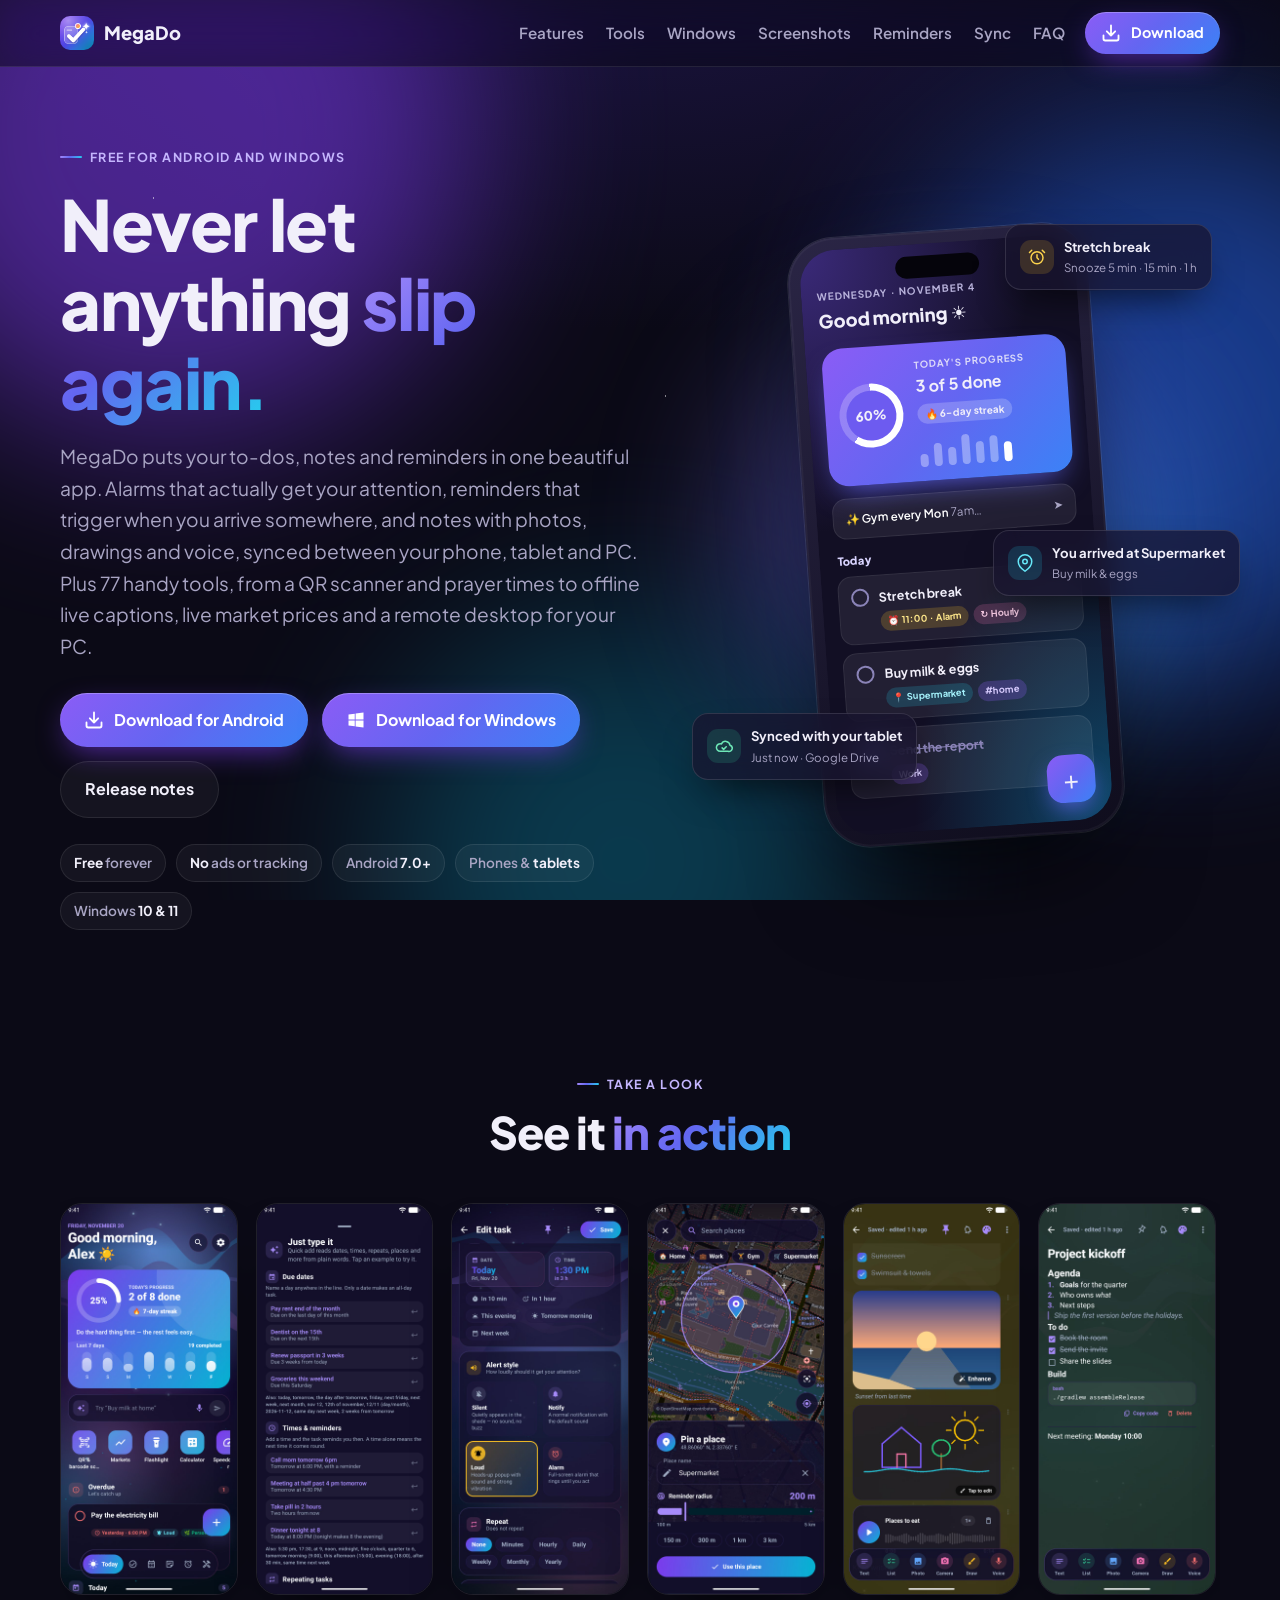
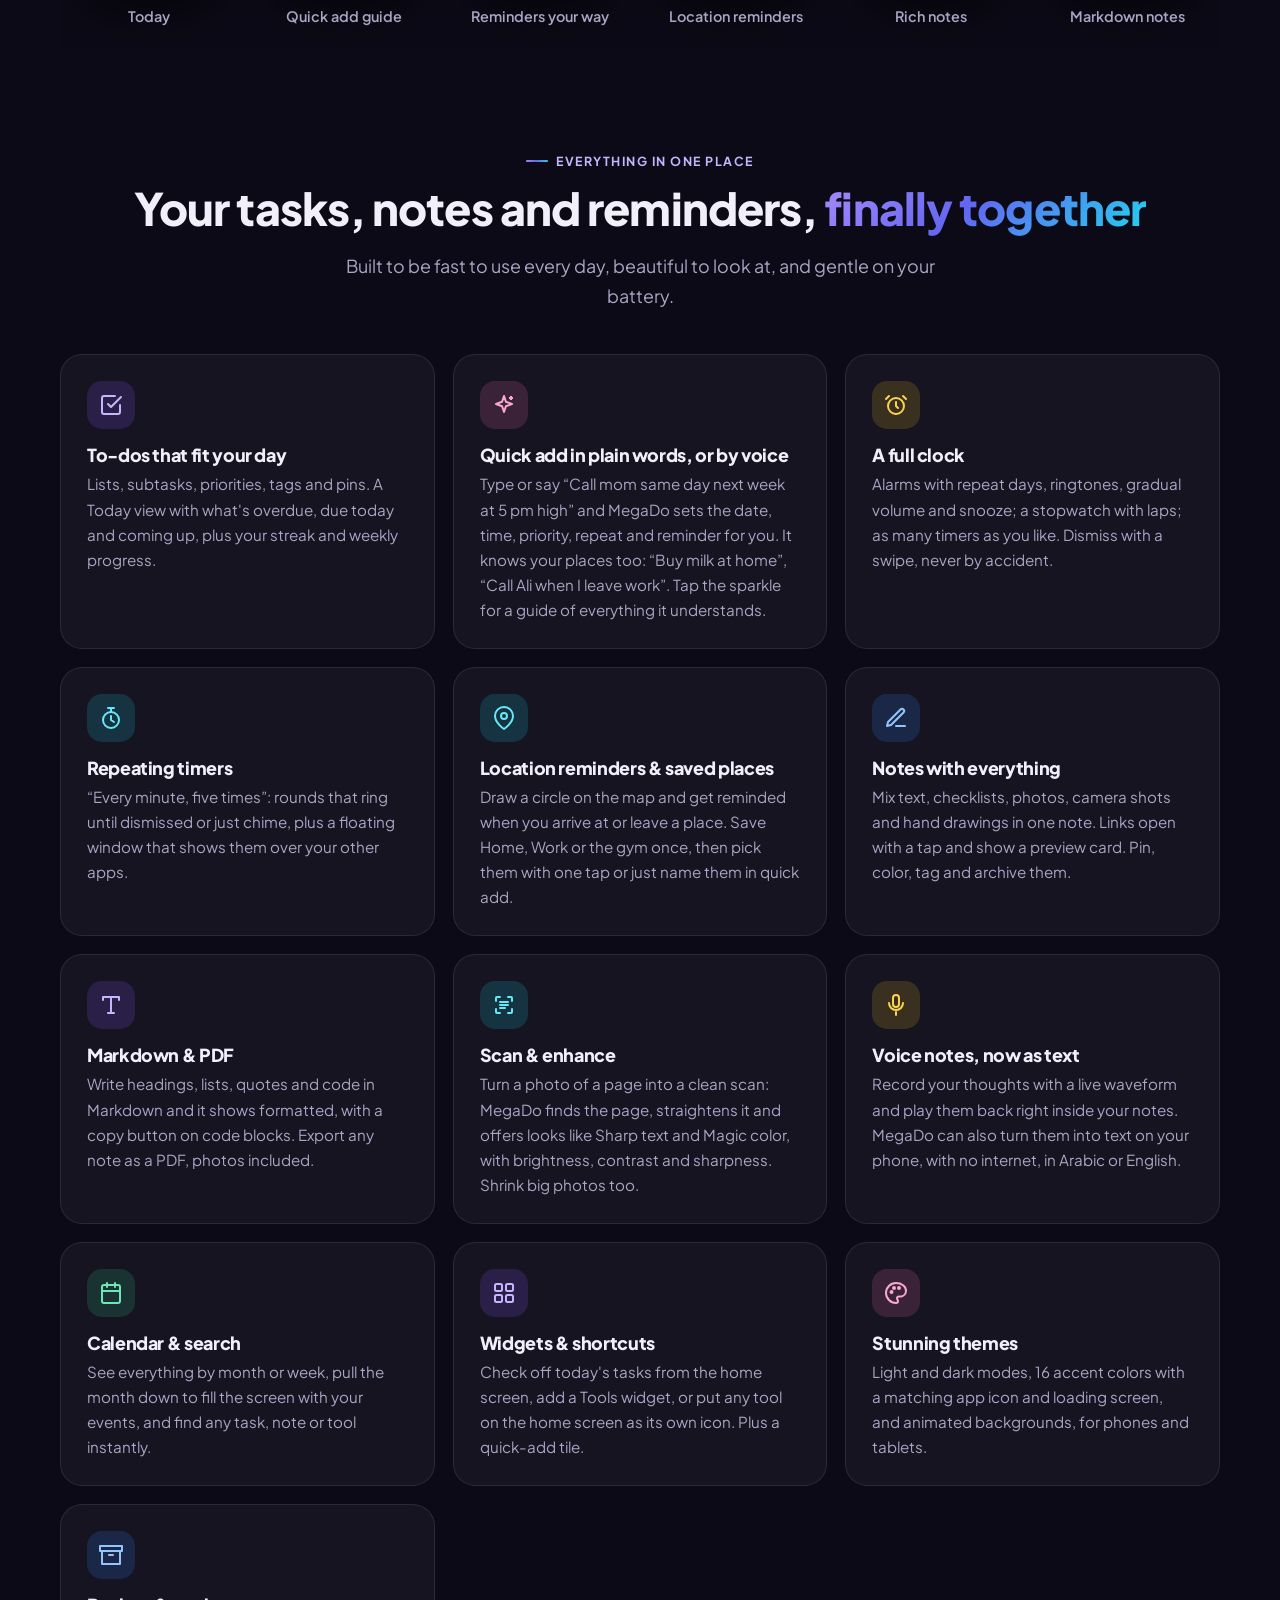
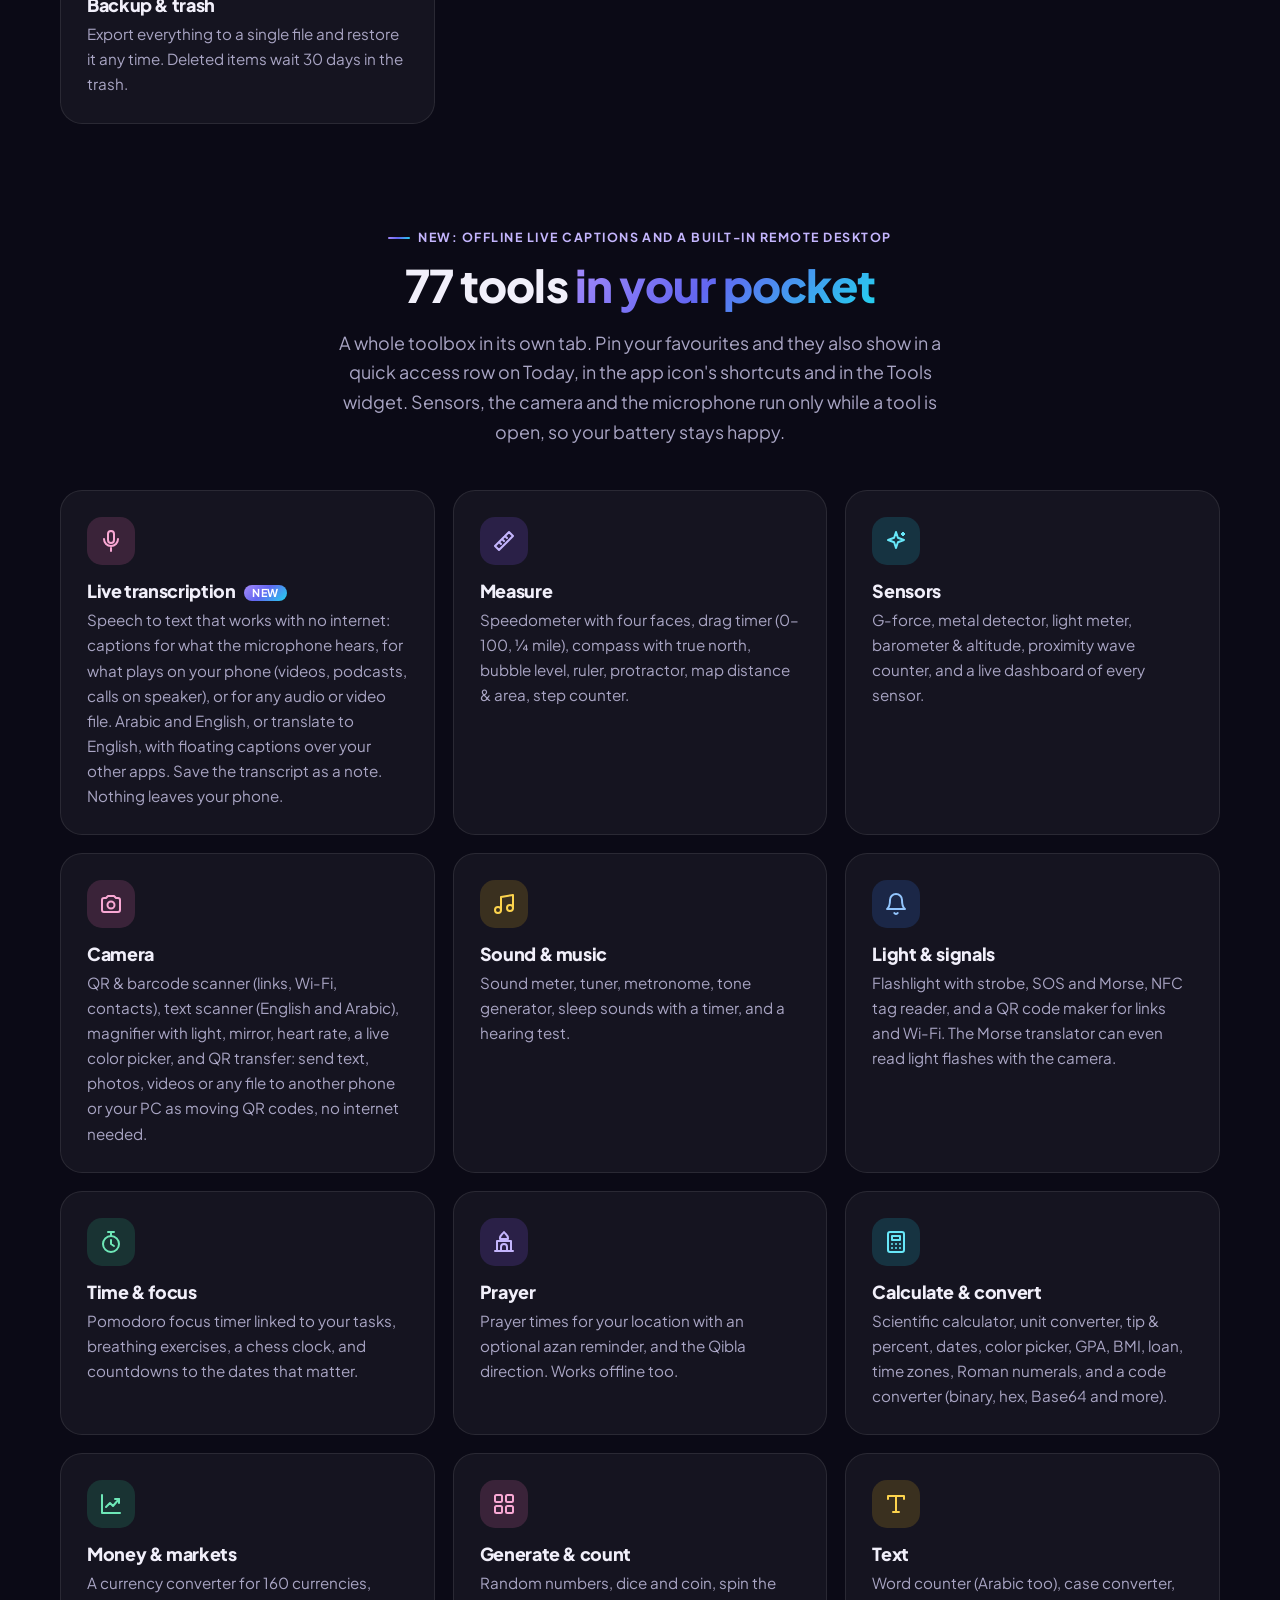
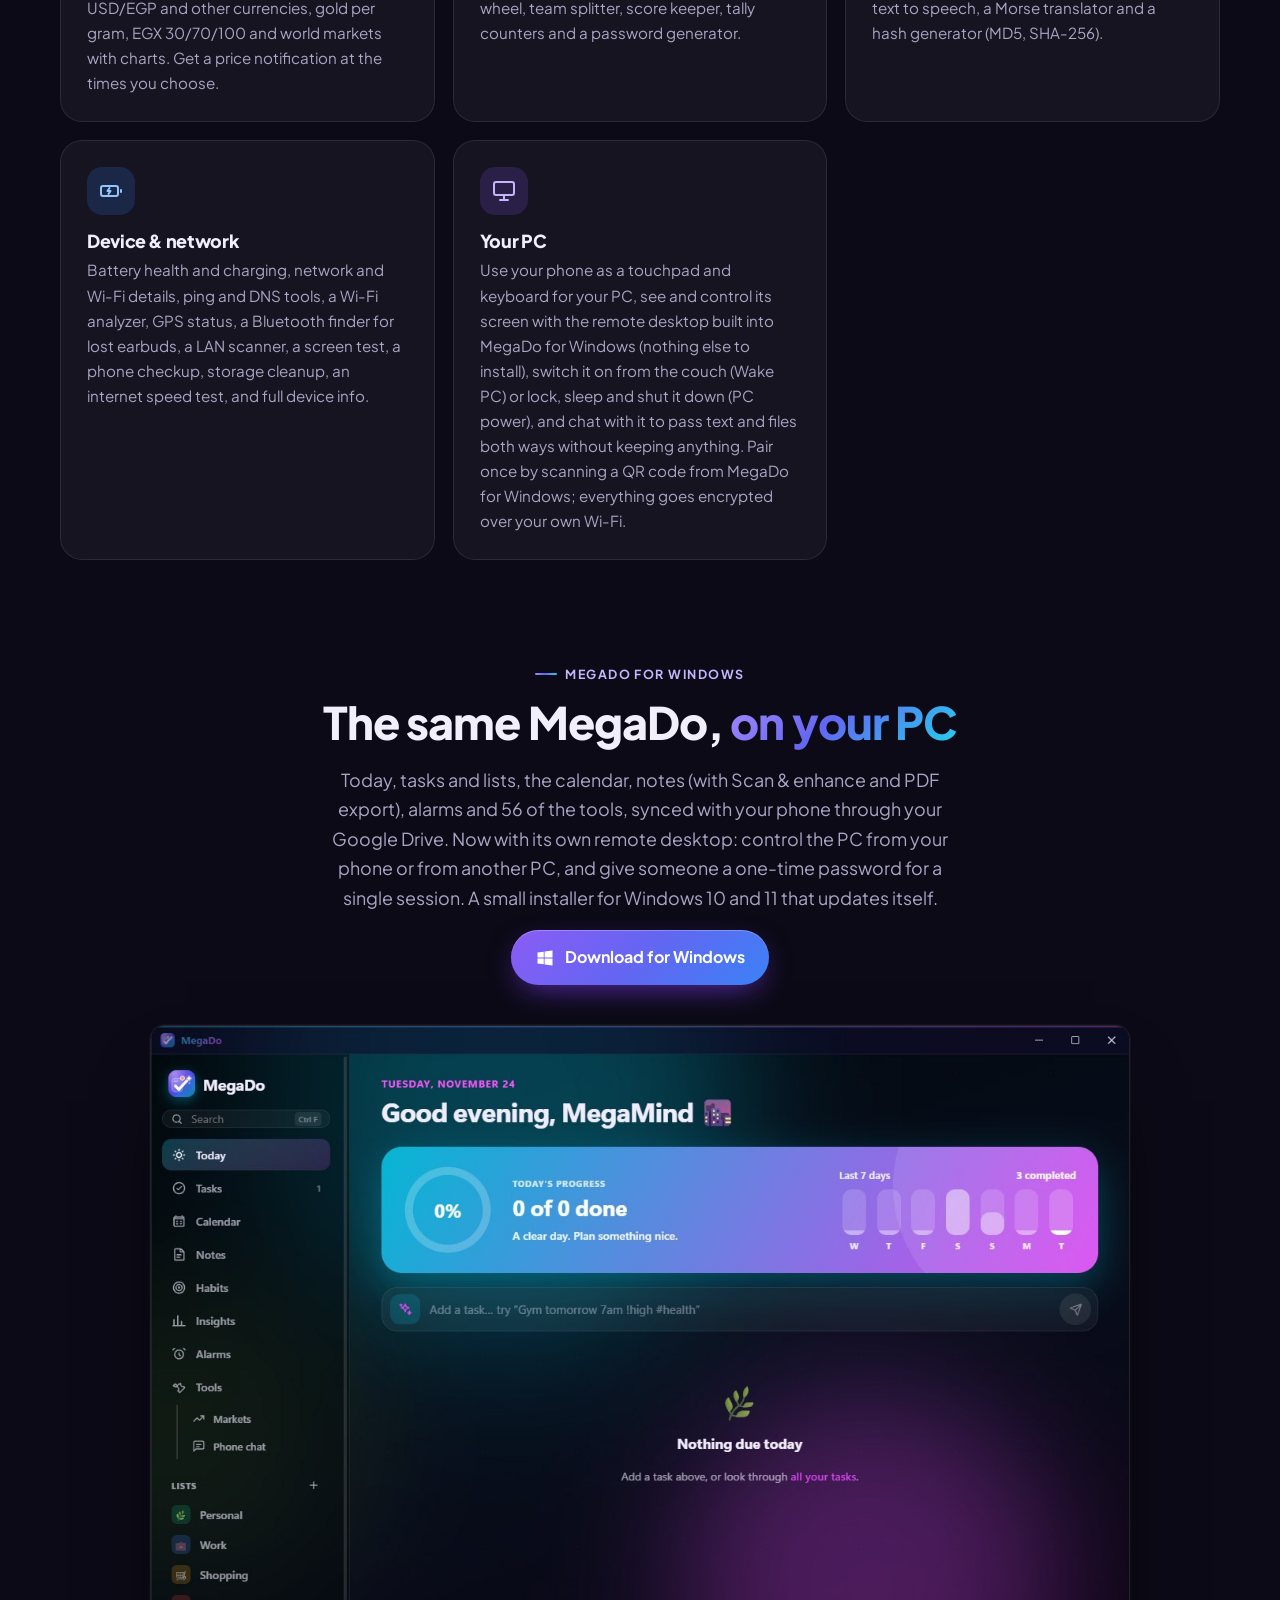
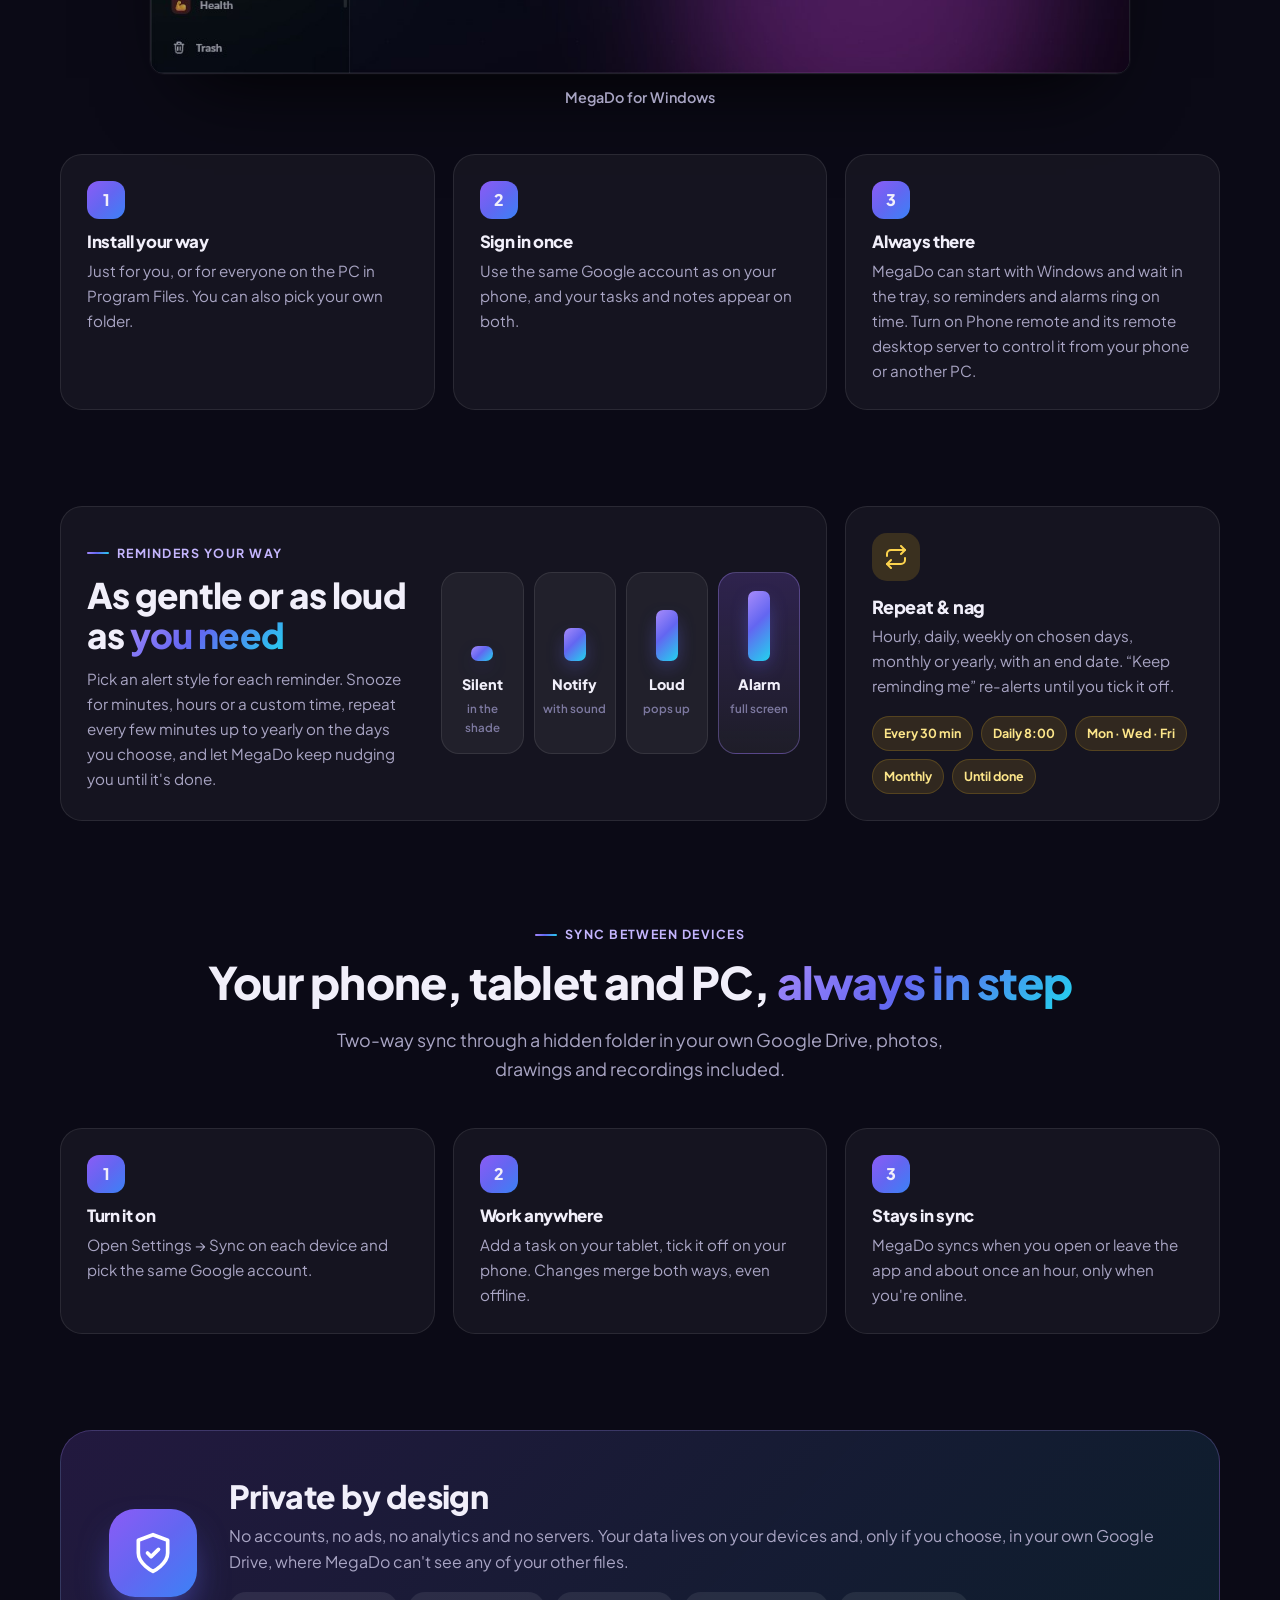
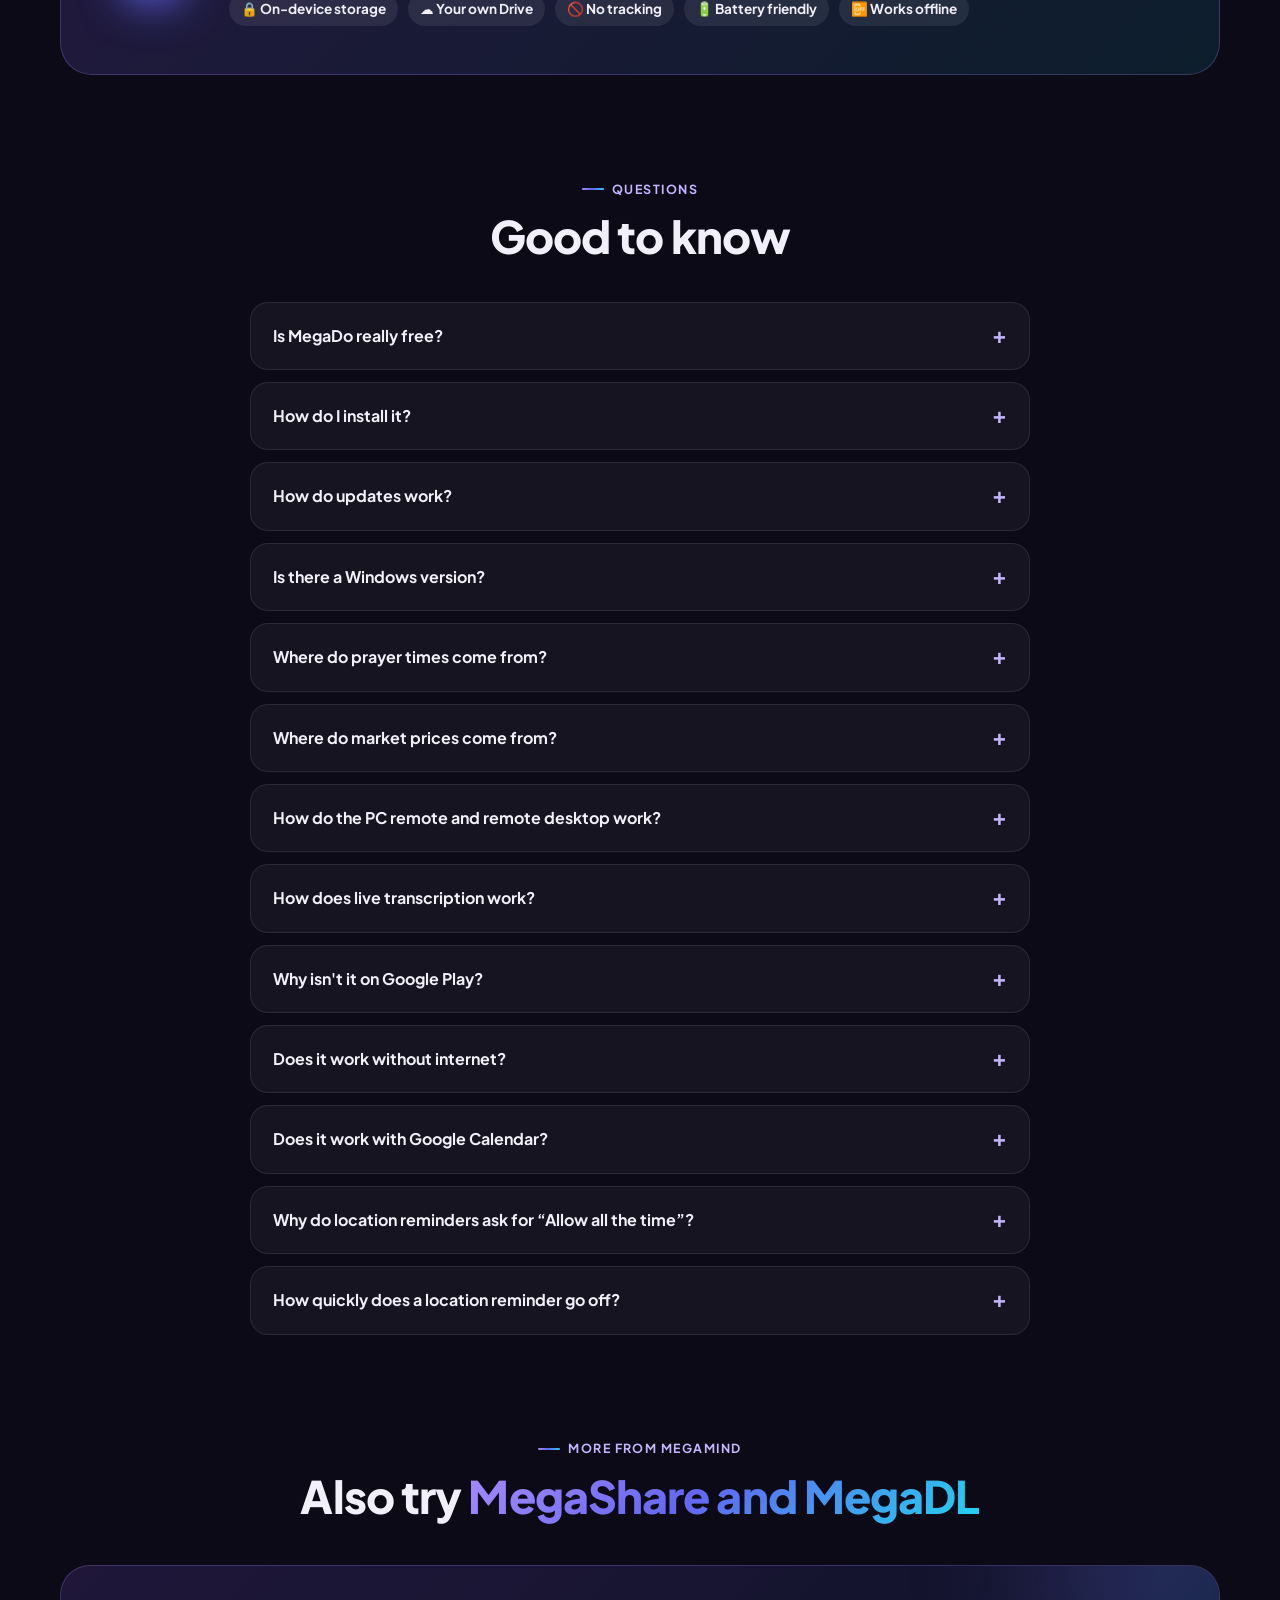
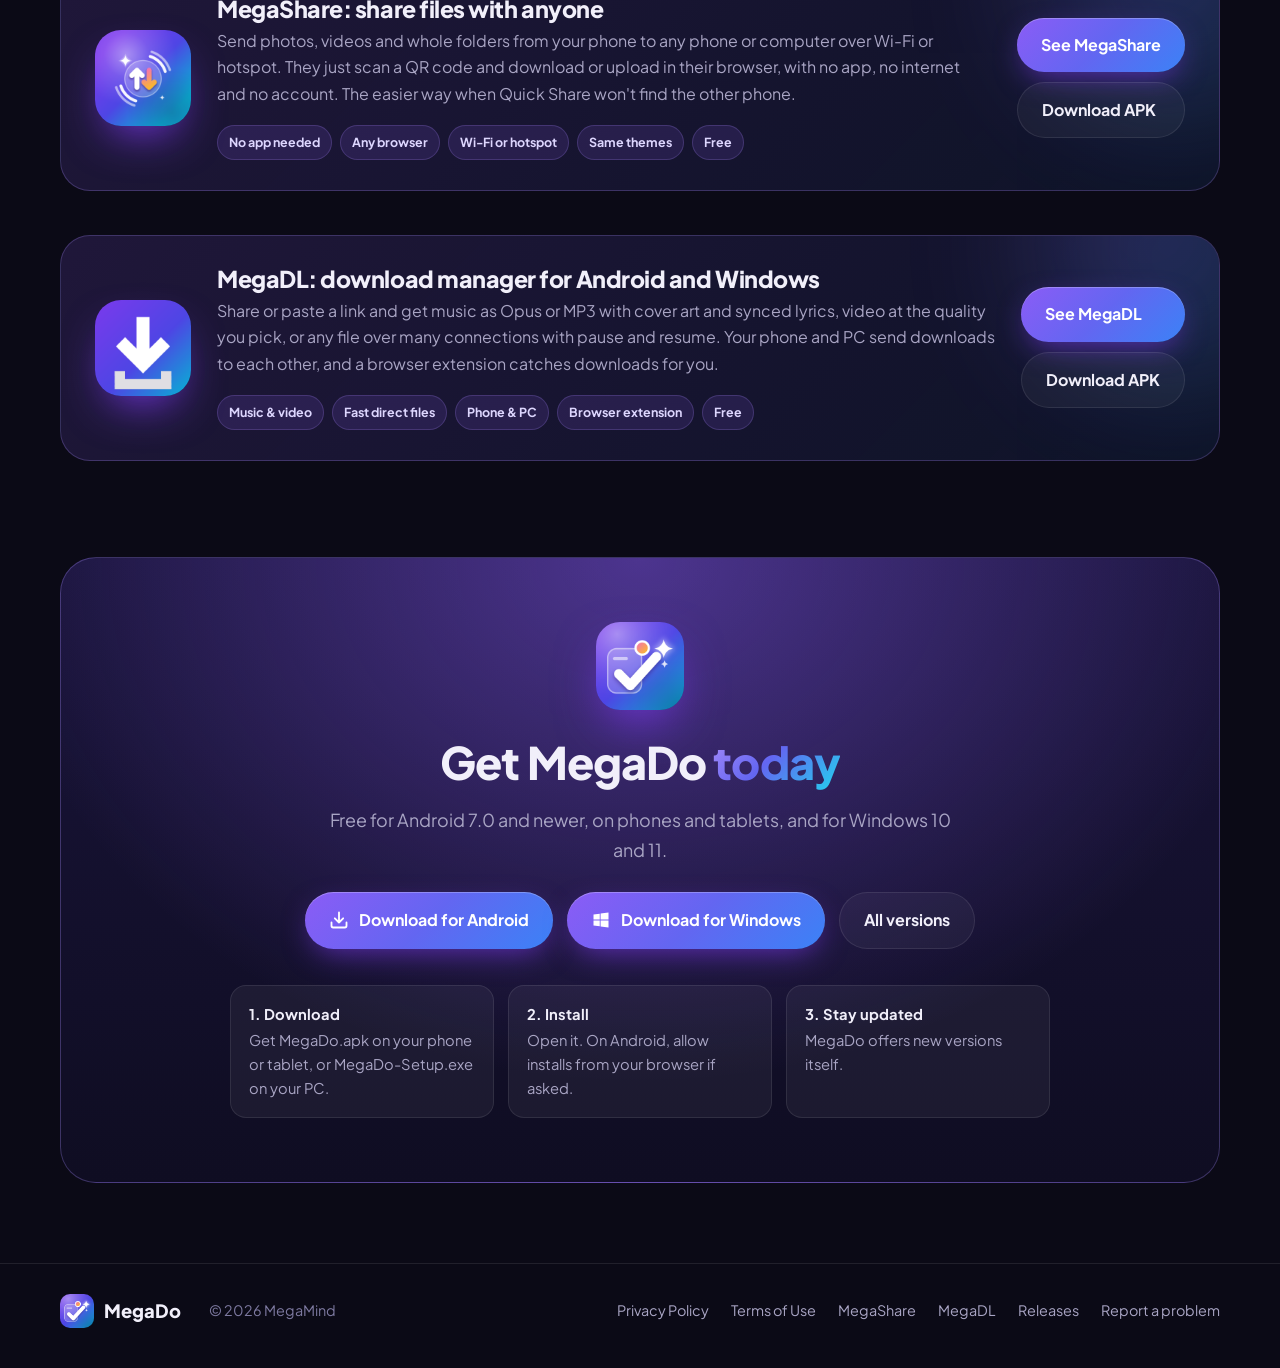
==== commit cf752e90: "Website and README: link to MegaDL Co-Authored-By: Claude Opus 5.5 <noreply@anthropic.com>" ====
--- a/index.html
+++ b/index.html
@@ -290,7 +290,7 @@
 
   <section id="more" class="center reveal">
     <span class="eyebrow">More from MegaMind</span>
-    <h2>Also try <span class="grad-text">MegaShare</span></h2>
+    <h2>Also try <span class="grad-text">MegaShare and MegaDL</span></h2>
   </section>
   <div class="promo reveal">
     <img src="megashare.png" alt="MegaShare app icon" width="96" height="96">
@@ -302,6 +302,18 @@
     <div class="actions">
       <a class="btn" href="https://megamind2999.github.io/MegaShareApk/">See MegaShare</a>
       <a class="btn ghost" href="https://github.com/MegaMind2999/MegaShareApk/releases/latest/download/MegaShare.apk">Download APK</a>
+    </div>
+  </div>
+  <div class="promo reveal">
+    <img src="megadl.png" alt="MegaDL app icon" width="96" height="96">
+    <div>
+      <h3>MegaDL: download manager for Android and Windows</h3>
+      <p>Share or paste a link and get music as Opus or MP3 with cover art and synced lyrics, video at the quality you pick, or any file over many connections with pause and resume. Your phone and PC send downloads to each other, and a browser extension catches downloads for you.</p>
+      <div class="tags"><span>Music &amp; video</span><span>Fast direct files</span><span>Phone &amp; PC</span><span>Browser extension</span><span>Free</span></div>
+    </div>
+    <div class="actions">
+      <a class="btn" href="https://megamind2999.github.io/MegaDLAPK/">See MegaDL</a>
+      <a class="btn ghost" href="https://github.com/MegaMind2999/MegaDLAPK/releases/latest/download/MegaDL.apk">Download APK</a>
     </div>
   </div>
 
@@ -332,6 +344,7 @@
       <a href="privacy.html">Privacy Policy</a>
       <a href="terms.html">Terms of Use</a>
       <a href="https://megamind2999.github.io/MegaShareApk/">MegaShare</a>
+      <a href="https://megamind2999.github.io/MegaDLAPK/">MegaDL</a>
       <a href="https://github.com/MegaMind2999/MegaDoApk/releases">Releases</a>
       <a href="https://github.com/MegaMind2999/MegaDoApk/issues">Report a problem</a>
     </nav>
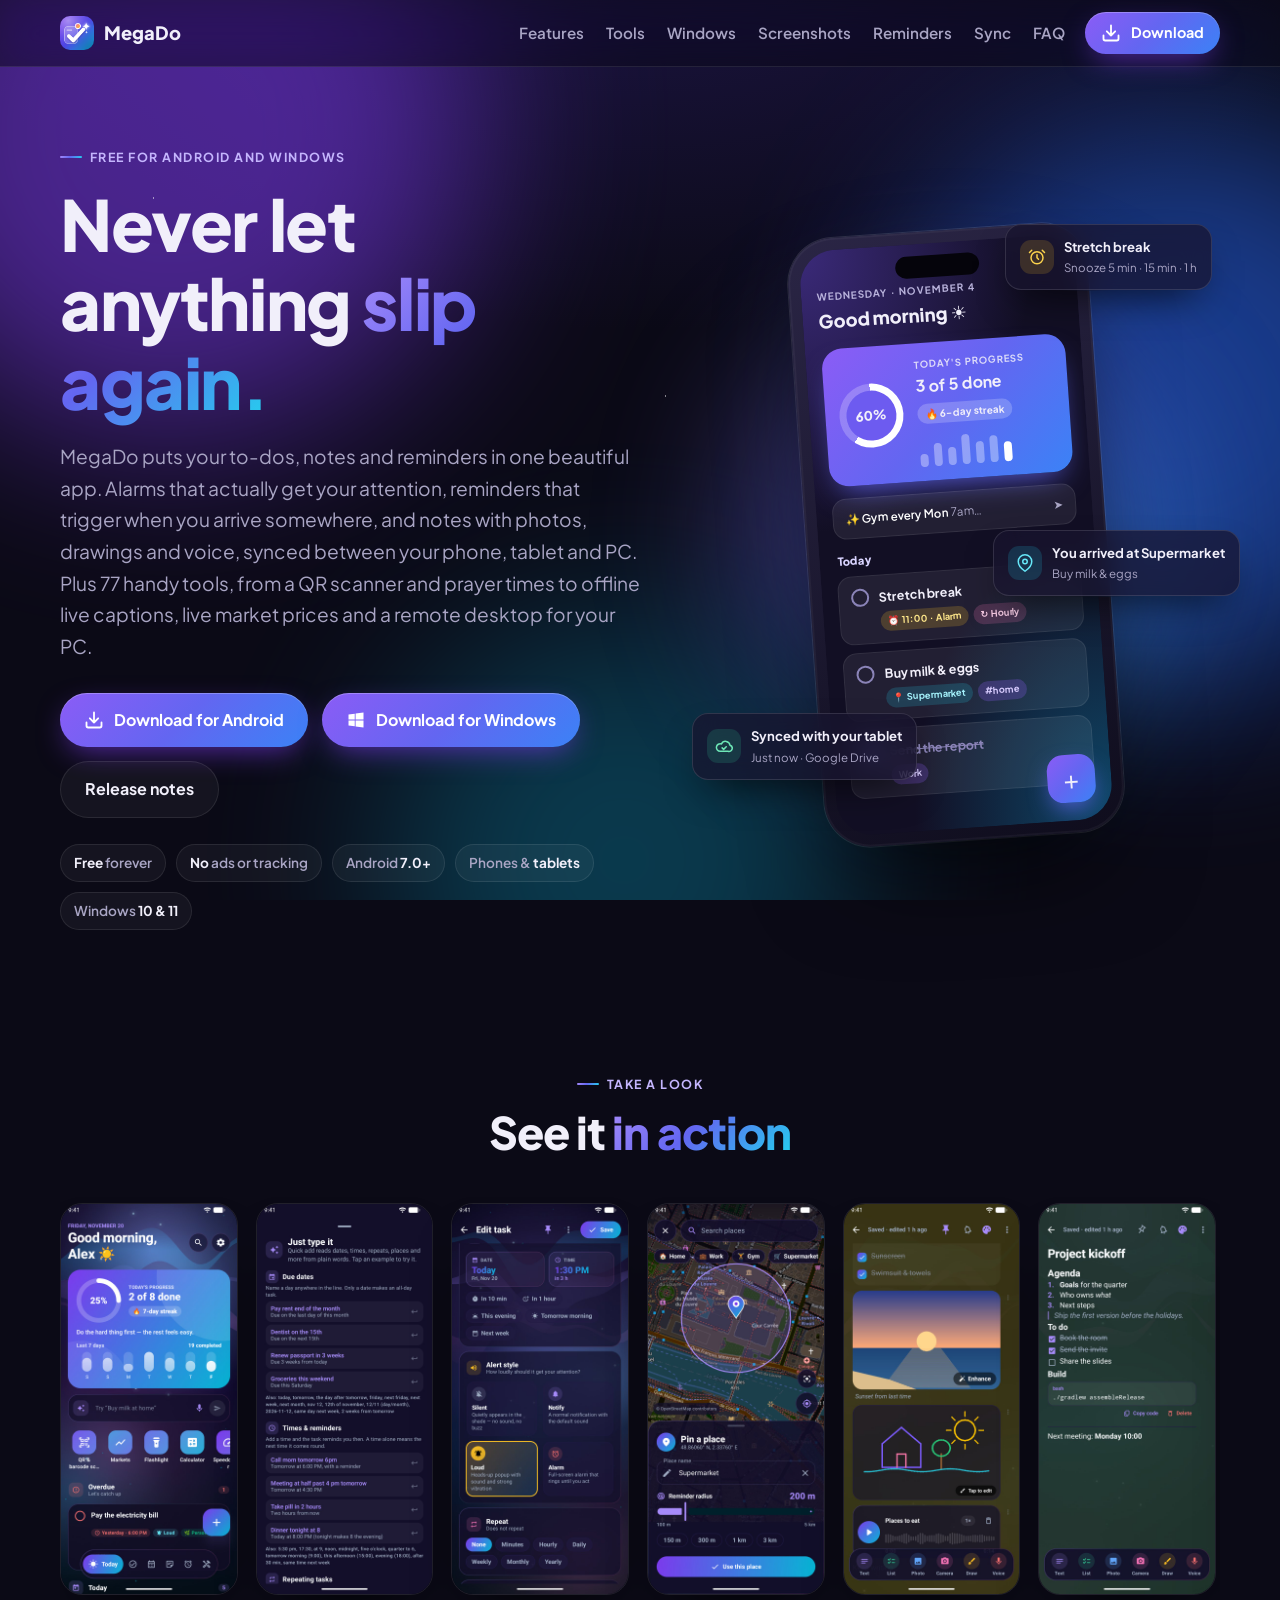
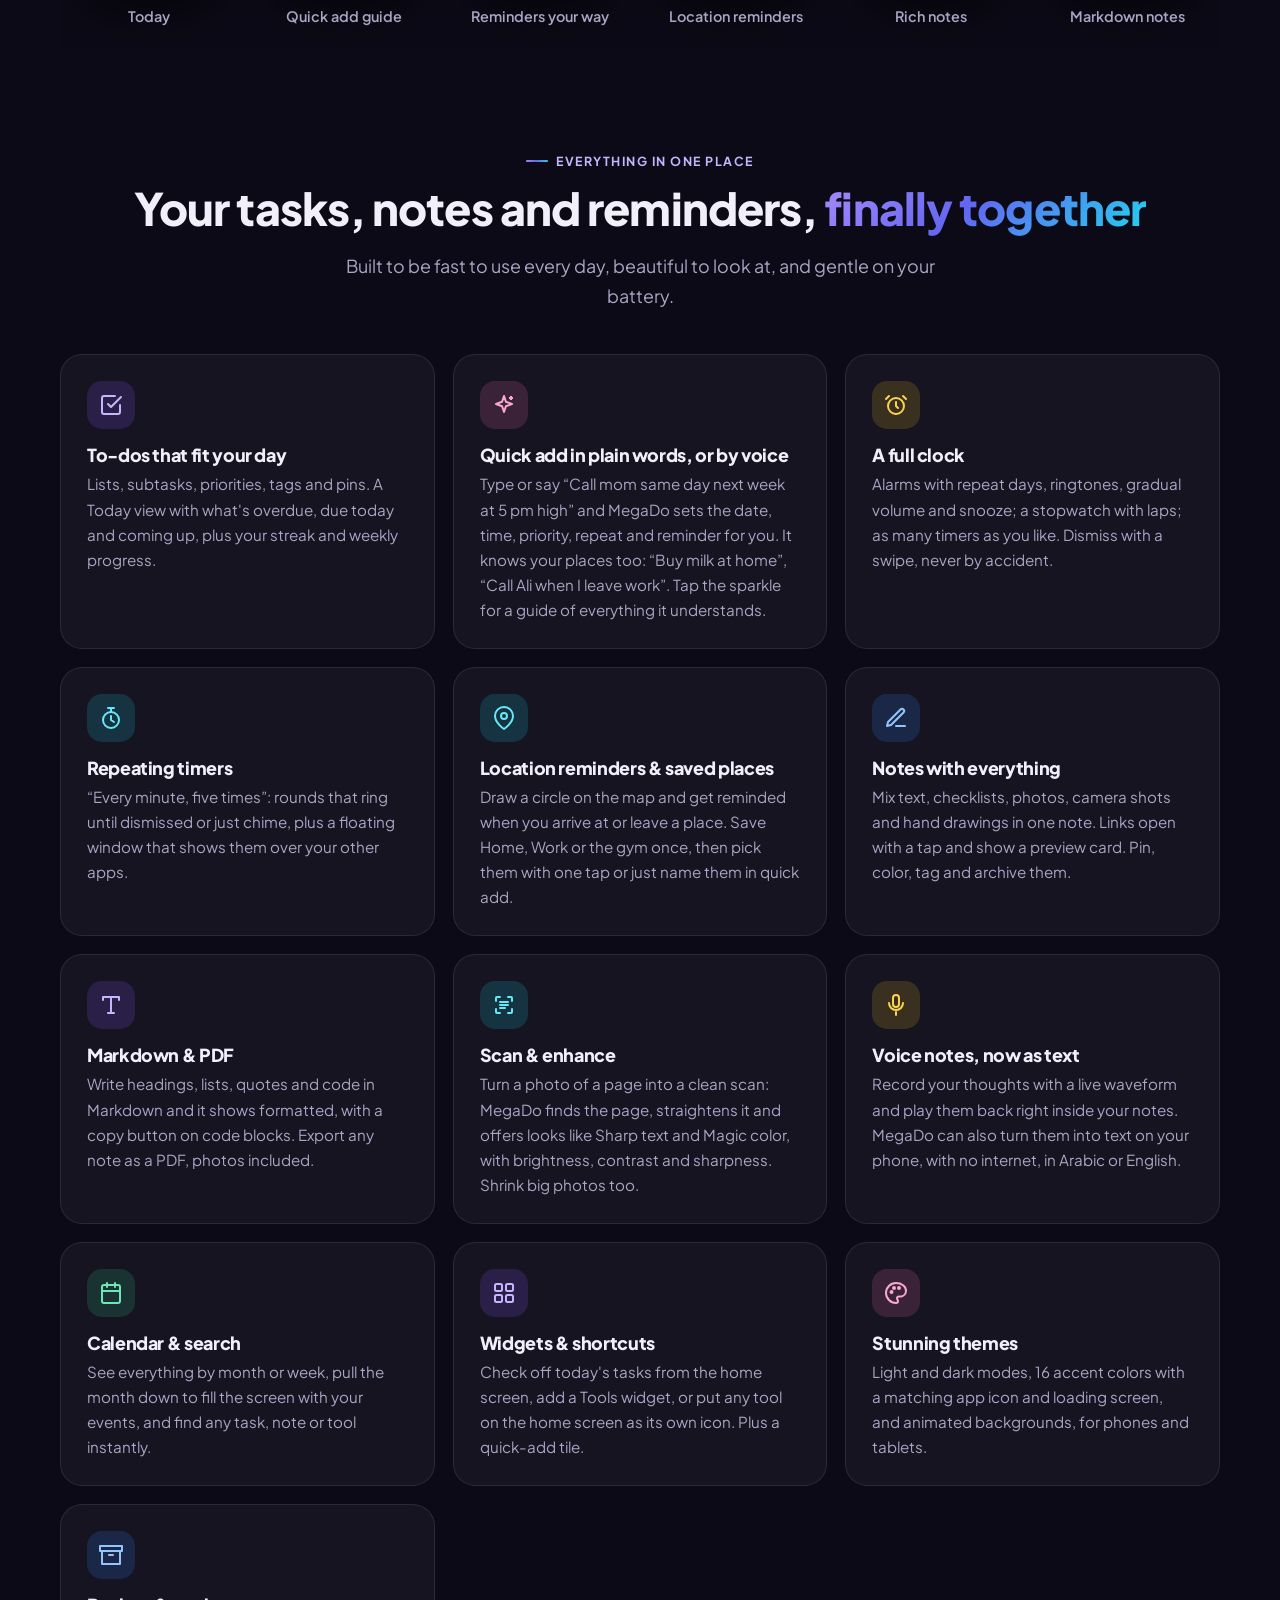
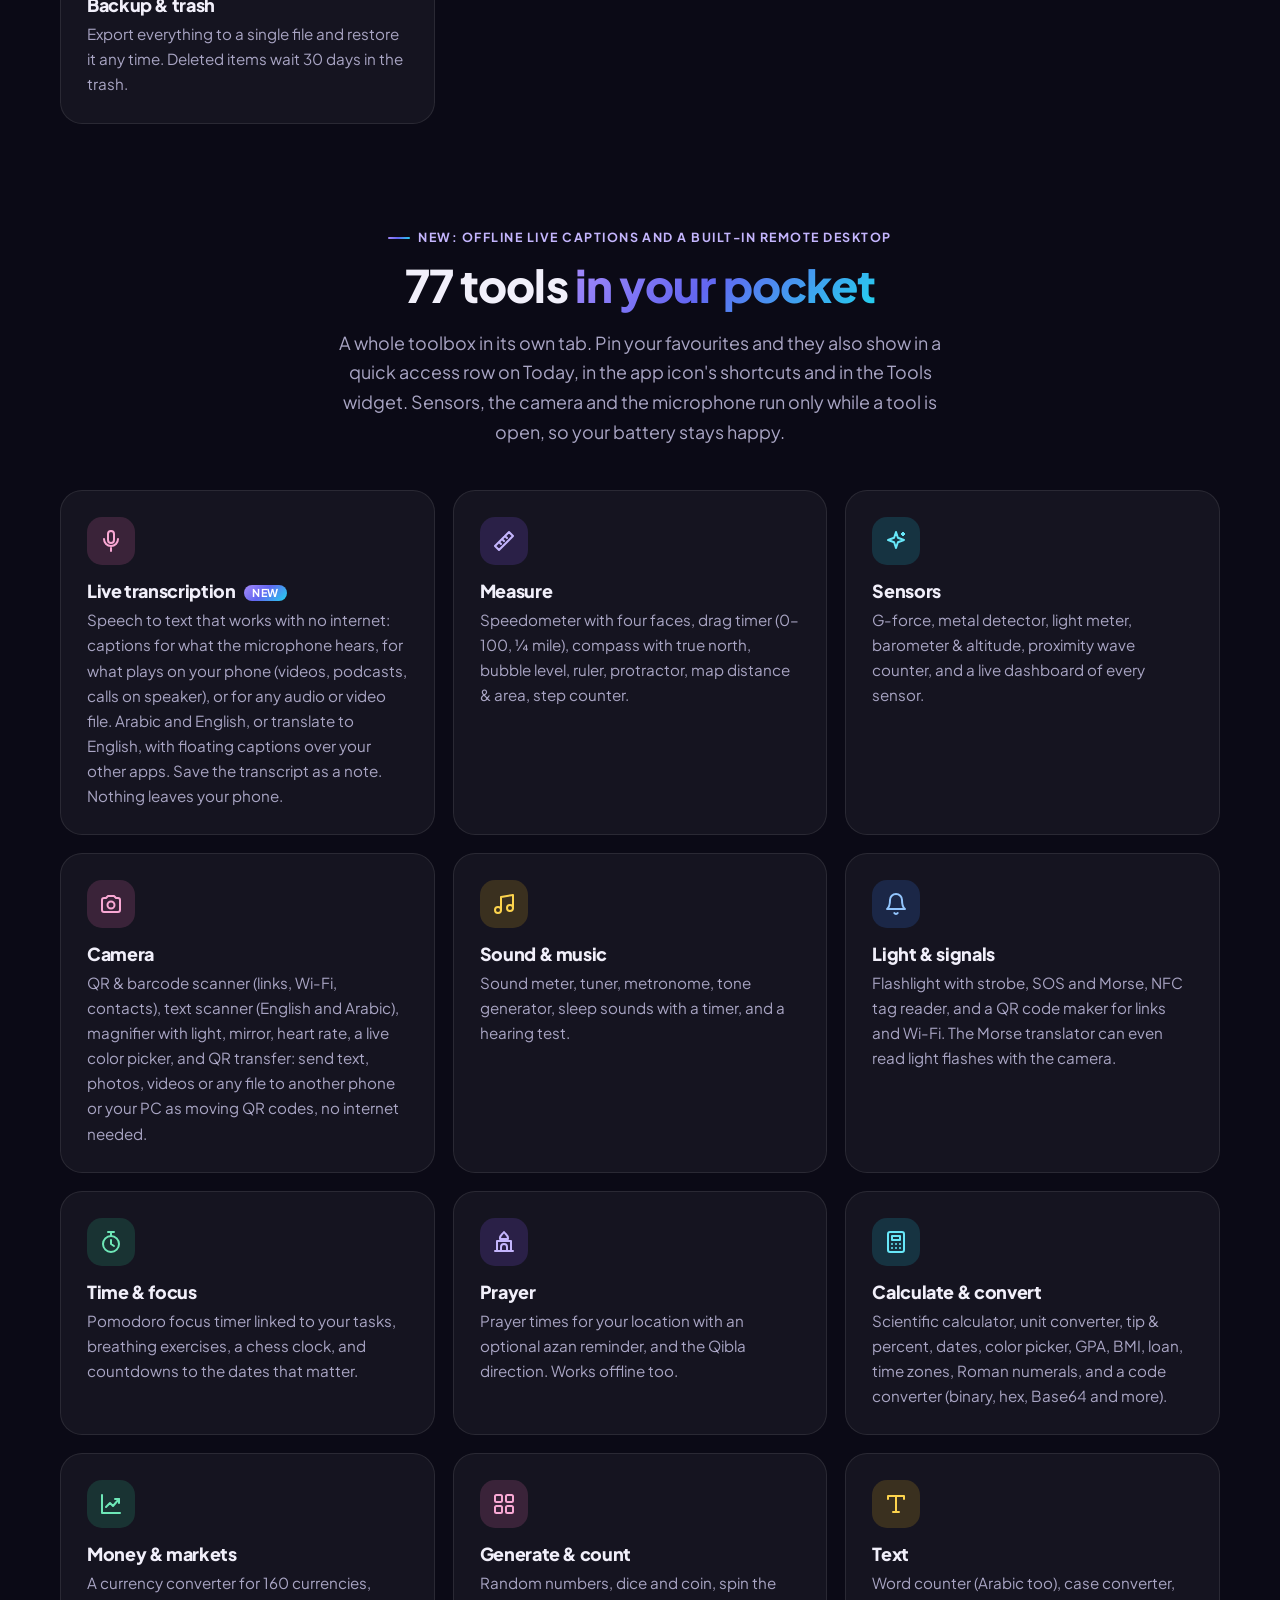
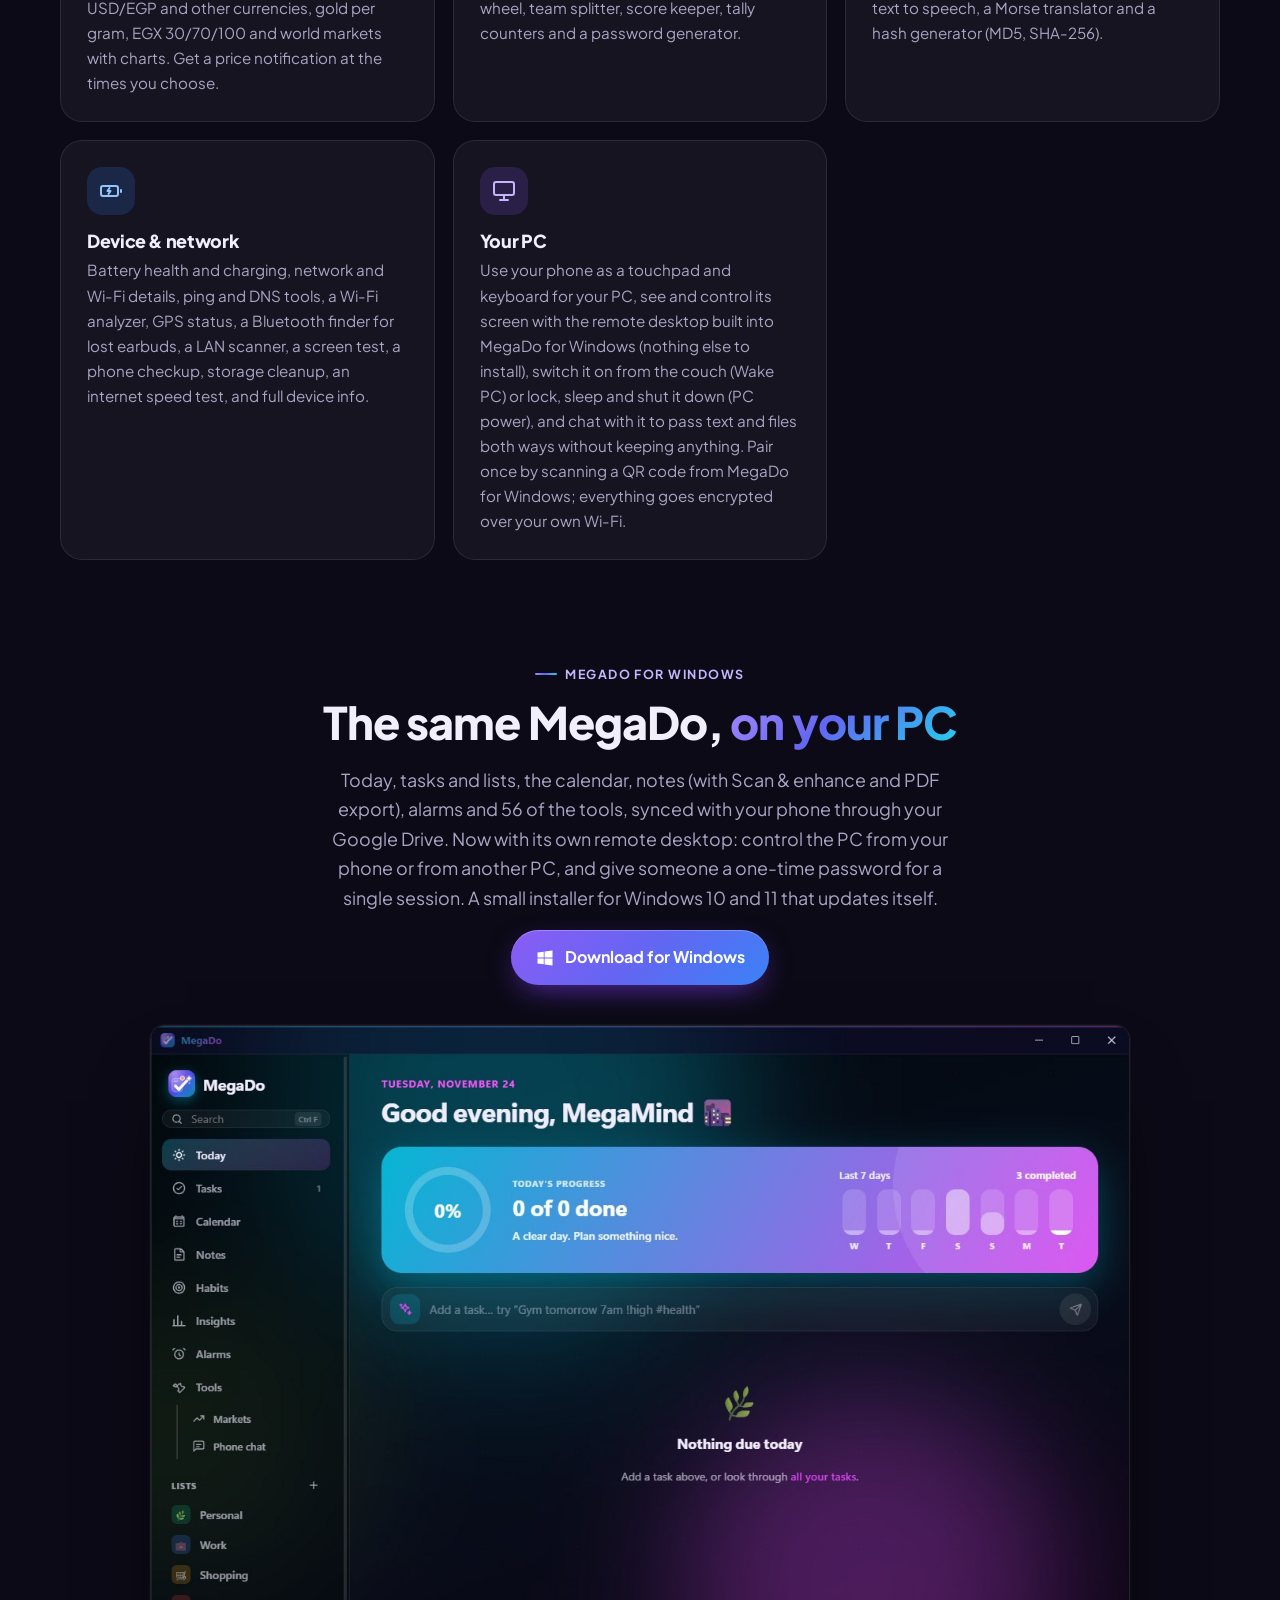
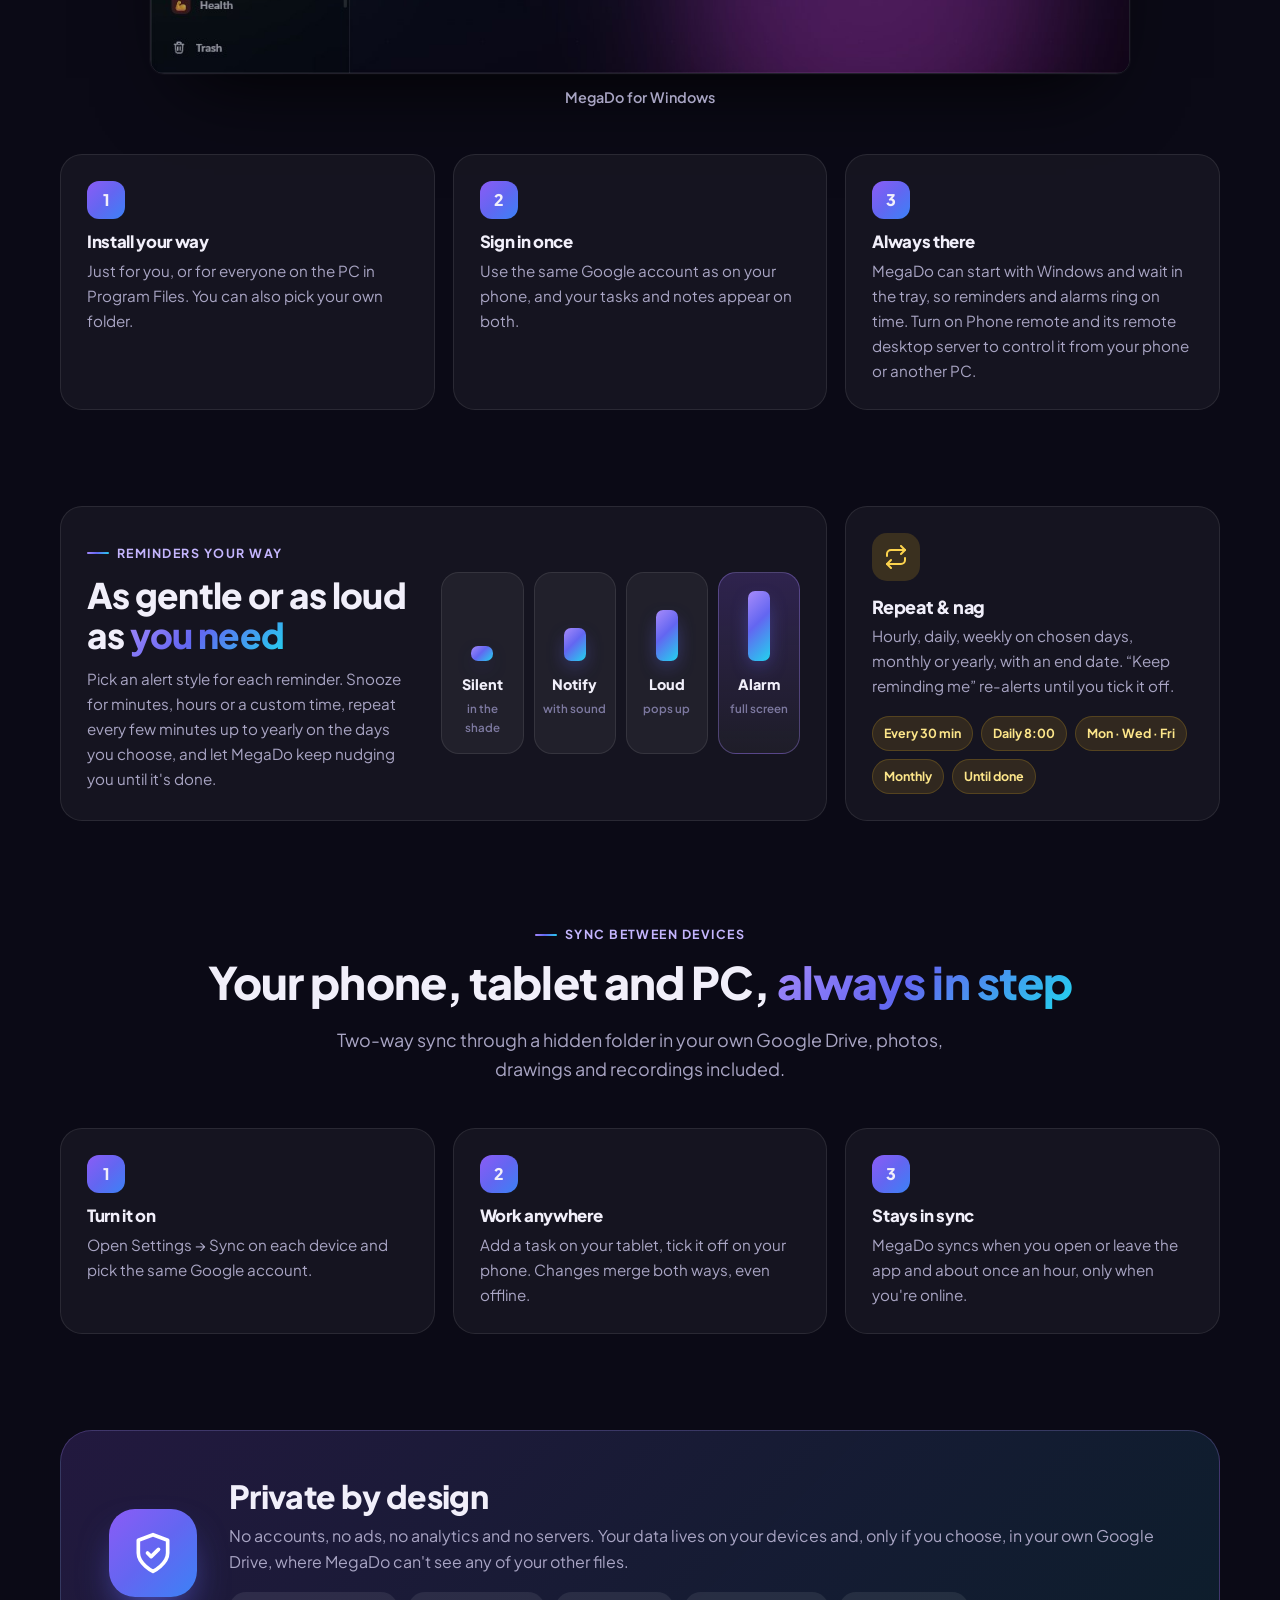
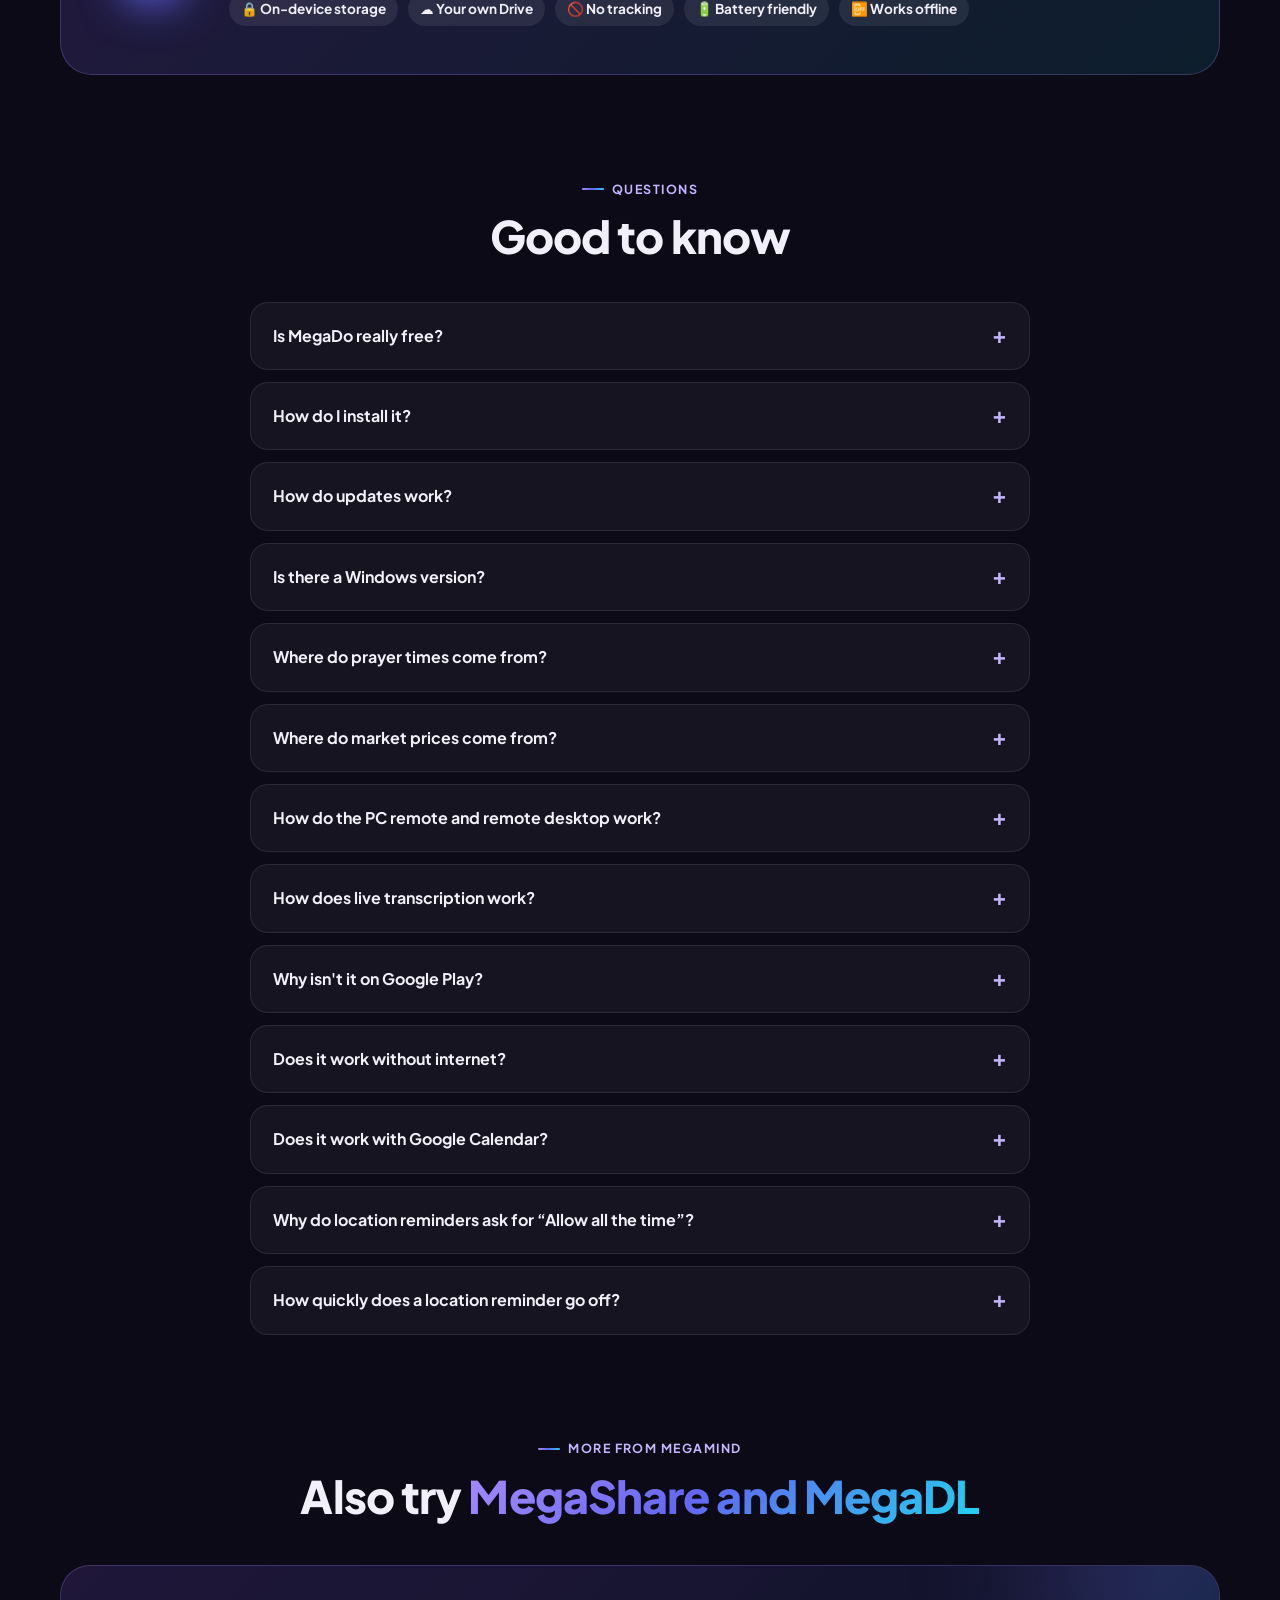
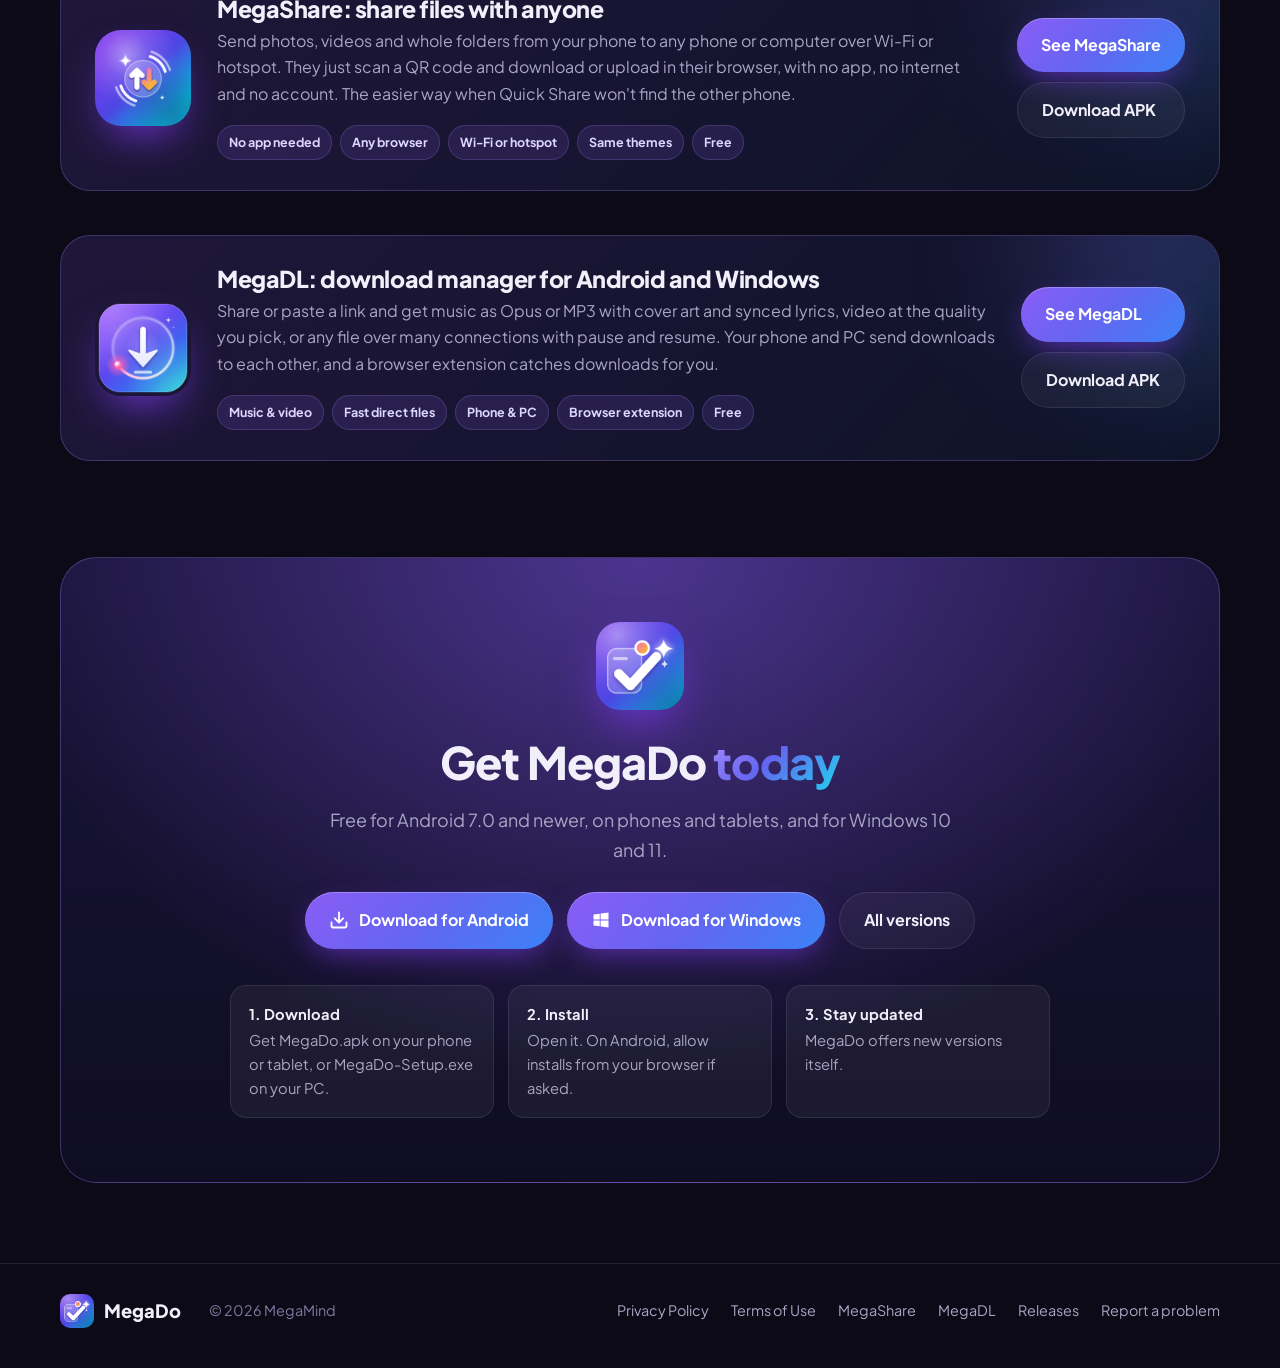
==== commit 99d8c796: "Search: FAQ and screenshot rich results, image sitemap, llms.txt, AI crawlers in robots.txt; footer " ====
--- a/index.html
+++ b/index.html
@@ -10,29 +10,289 @@
 <link rel="icon" href="icon.png">
 <link rel="apple-touch-icon" href="icon.png">
 <meta name="theme-color" content="#0b0a16">
+<link rel="alternate" type="text/plain" title="MegaDo for AI agents (llms.txt)" href="llms.txt">
+<meta name="application-name" content="MegaDo">
+<meta name="author" content="MegaMind">
+<meta name="robots" content="index, follow, max-image-preview:large, max-snippet:-1, max-video-preview:-1">
 
 <meta property="og:type" content="website">
+<meta property="og:locale" content="en_US">
+<meta property="og:site_name" content="MegaDo">
 <meta property="og:title" content="MegaDo: tasks, notes, reminders and tools for Android and Windows">
 <meta property="og:description" content="Free app for Android and Windows: to-dos, rich notes, alarms, location reminders, offline live captions, 77 handy tools and Google Drive sync between your devices.">
 <meta property="og:url" content="https://megamind2999.github.io/MegaDoApk/">
 <meta property="og:image" content="https://megamind2999.github.io/MegaDoApk/icon.png">
 <meta name="twitter:card" content="summary">
 
-<!-- Lets Google show MegaDo as an app (name, OS, price, download) in search results. -->
+<!-- Tells Google and AI agents what MegaDo is (app, features, screenshots, price, download). The FAQPage block below must match the FAQ section word for word: update both together. -->
 <script type="application/ld+json">
 {
-  "@context": "https://schema.org",
-  "@type": "SoftwareApplication",
-  "name": "MegaDo",
-  "description": "Tasks, notes and reminders for Android and Windows with alarms, location reminders, rich notes (photos, drawings, voice, Markdown, document scanning, PDF export), 77 tools (offline speech to text with live captions, QR scanner, prayer times, market prices, PC remote and remote desktop, calculators and more) and Google Drive sync between devices.",
-  "applicationCategory": "ProductivityApplication",
-  "operatingSystem": "Android 7.0 or later, Windows 10, Windows 11",
-  "url": "https://megamind2999.github.io/MegaDoApk/",
-  "downloadUrl": "https://github.com/MegaMind2999/MegaDoApk/releases/latest/download/MegaDo.apk",
-  "installUrl": "https://github.com/MegaMind2999/MegaDoApk/releases/latest",
-  "image": "https://megamind2999.github.io/MegaDoApk/icon.png",
-  "offers": { "@type": "Offer", "price": "0", "priceCurrency": "USD" },
-  "author": { "@type": "Person", "name": "MegaMind" }
+ "@context": "https://schema.org",
+ "@graph": [
+  {
+   "@type": "SoftwareApplication",
+   "@id": "https://megamind2999.github.io/MegaDoApk/#app",
+   "name": "MegaDo",
+   "description": "Tasks, notes and reminders for Android and Windows with alarms, location reminders, rich notes (photos, drawings, voice, Markdown, document scanning, PDF export), 77 tools (offline speech to text with live captions, QR scanner, prayer times, market prices, PC remote and remote desktop, calculators and more) and Google Drive sync between devices.",
+   "applicationCategory": "ProductivityApplication",
+   "operatingSystem": "Android 7.0 or later, Windows 10, Windows 11",
+   "url": "https://megamind2999.github.io/MegaDoApk/",
+   "downloadUrl": "https://github.com/MegaMind2999/MegaDoApk/releases/latest/download/MegaDo.apk",
+   "installUrl": "https://github.com/MegaMind2999/MegaDoApk/releases/latest",
+   "image": "https://megamind2999.github.io/MegaDoApk/icon.png",
+   "offers": {
+    "@type": "Offer",
+    "price": "0",
+    "priceCurrency": "USD"
+   },
+   "author": {
+    "@id": "https://megamind2999.github.io/MegaDoApk/#author"
+   },
+   "alternateName": "MegaDo APK",
+   "isAccessibleForFree": true,
+   "releaseNotes": "https://github.com/MegaMind2999/MegaDoApk/releases",
+   "screenshot": [
+    {
+     "@type": "ImageObject",
+     "url": "https://megamind2999.github.io/MegaDoApk/screenshots/today.jpg",
+     "caption": "Today"
+    },
+    {
+     "@type": "ImageObject",
+     "url": "https://megamind2999.github.io/MegaDoApk/screenshots/quick-add.jpg",
+     "caption": "Quick add guide"
+    },
+    {
+     "@type": "ImageObject",
+     "url": "https://megamind2999.github.io/MegaDoApk/screenshots/task-editor.jpg",
+     "caption": "Reminders your way"
+    },
+    {
+     "@type": "ImageObject",
+     "url": "https://megamind2999.github.io/MegaDoApk/screenshots/location.jpg",
+     "caption": "Location reminders"
+    },
+    {
+     "@type": "ImageObject",
+     "url": "https://megamind2999.github.io/MegaDoApk/screenshots/note.jpg",
+     "caption": "Rich notes"
+    },
+    {
+     "@type": "ImageObject",
+     "url": "https://megamind2999.github.io/MegaDoApk/screenshots/note-markdown.jpg",
+     "caption": "Markdown notes"
+    },
+    {
+     "@type": "ImageObject",
+     "url": "https://megamind2999.github.io/MegaDoApk/screenshots/scan.jpg",
+     "caption": "Scan & enhance"
+    },
+    {
+     "@type": "ImageObject",
+     "url": "https://megamind2999.github.io/MegaDoApk/screenshots/alarm.jpg",
+     "caption": "Alarms with snooze"
+    },
+    {
+     "@type": "ImageObject",
+     "url": "https://megamind2999.github.io/MegaDoApk/screenshots/calendar.jpg",
+     "caption": "Calendar"
+    },
+    {
+     "@type": "ImageObject",
+     "url": "https://megamind2999.github.io/MegaDoApk/screenshots/clock-alarms.jpg",
+     "caption": "Alarms"
+    },
+    {
+     "@type": "ImageObject",
+     "url": "https://megamind2999.github.io/MegaDoApk/screenshots/clock-timers.jpg",
+     "caption": "Repeating timers"
+    },
+    {
+     "@type": "ImageObject",
+     "url": "https://megamind2999.github.io/MegaDoApk/screenshots/clock-floating.jpg",
+     "caption": "Floating timers"
+    },
+    {
+     "@type": "ImageObject",
+     "url": "https://megamind2999.github.io/MegaDoApk/screenshots/tools.jpg",
+     "caption": "77 tools"
+    },
+    {
+     "@type": "ImageObject",
+     "url": "https://megamind2999.github.io/MegaDoApk/screenshots/markets.jpg",
+     "caption": "Markets"
+    },
+    {
+     "@type": "ImageObject",
+     "url": "https://megamind2999.github.io/MegaDoApk/screenshots/windows-today.jpg",
+     "caption": "MegaDo for Windows"
+    }
+   ],
+   "featureList": [
+    "To-dos that fit your day: Lists, subtasks, priorities, tags and pins. A Today view with what's overdue, due today and coming up, plus your streak and weekly progress.",
+    "Quick add in plain words, or by voice: Type or say “Call mom same day next week at 5 pm high” and MegaDo sets the date, time, priority, repeat and reminder for you. It knows your places too: “Buy milk at home”, “Call Ali when I leave work”. Tap the sparkle for a guide of everything it understands.",
+    "A full clock: Alarms with repeat days, ringtones, gradual volume and snooze; a stopwatch with laps; as many timers as you like. Dismiss with a swipe, never by accident.",
+    "Repeating timers: “Every minute, five times”: rounds that ring until dismissed or just chime, plus a floating window that shows them over your other apps.",
+    "Location reminders & saved places: Draw a circle on the map and get reminded when you arrive at or leave a place. Save Home, Work or the gym once, then pick them with one tap or just name them in quick add.",
+    "Notes with everything: Mix text, checklists, photos, camera shots and hand drawings in one note. Links open with a tap and show a preview card. Pin, color, tag and archive them.",
+    "Markdown & PDF: Write headings, lists, quotes and code in Markdown and it shows formatted, with a copy button on code blocks. Export any note as a PDF, photos included.",
+    "Scan & enhance: Turn a photo of a page into a clean scan: MegaDo finds the page, straightens it and offers looks like Sharp text and Magic color, with brightness, contrast and sharpness. Shrink big photos too.",
+    "Voice notes, now as text: Record your thoughts with a live waveform and play them back right inside your notes. MegaDo can also turn them into text on your phone, with no internet, in Arabic or English.",
+    "Calendar & search: See everything by month or week, pull the month down to fill the screen with your events, and find any task, note or tool instantly.",
+    "Widgets & shortcuts: Check off today's tasks from the home screen, add a Tools widget, or put any tool on the home screen as its own icon. Plus a quick-add tile.",
+    "Stunning themes: Light and dark modes, 16 accent colors with a matching app icon and loading screen, and animated backgrounds, for phones and tablets.",
+    "Backup & trash: Export everything to a single file and restore it any time. Deleted items wait 30 days in the trash.",
+    "Live transcription New: Speech to text that works with no internet: captions for what the microphone hears, for what plays on your phone (videos, podcasts, calls on speaker), or for any audio or video file. Arabic and English, or translate to English, with floating captions over your other apps. Save the transcript as a note. Nothing leaves your phone.",
+    "Measure: Speedometer with four faces, drag timer (0–100, ¼ mile), compass with true north, bubble level, ruler, protractor, map distance & area, step counter.",
+    "Sensors: G-force, metal detector, light meter, barometer & altitude, proximity wave counter, and a live dashboard of every sensor.",
+    "Camera: QR & barcode scanner (links, Wi-Fi, contacts), text scanner (English and Arabic), magnifier with light, mirror, heart rate, a live color picker, and QR transfer: send text, photos, videos or any file to another phone or your PC as moving QR codes, no internet needed.",
+    "Sound & music: Sound meter, tuner, metronome, tone generator, sleep sounds with a timer, and a hearing test.",
+    "Light & signals: Flashlight with strobe, SOS and Morse, NFC tag reader, and a QR code maker for links and Wi-Fi. The Morse translator can even read light flashes with the camera.",
+    "Time & focus: Pomodoro focus timer linked to your tasks, breathing exercises, a chess clock, and countdowns to the dates that matter.",
+    "Prayer: Prayer times for your location with an optional azan reminder, and the Qibla direction. Works offline too.",
+    "Calculate & convert: Scientific calculator, unit converter, tip & percent, dates, color picker, GPA, BMI, loan, time zones, Roman numerals, and a code converter (binary, hex, Base64 and more).",
+    "Money & markets: A currency converter for 160 currencies, USD/EGP and other currencies, gold per gram, EGX 30/70/100 and world markets with charts. Get a price notification at the times you choose.",
+    "Text: Word counter (Arabic too), case converter, text to speech, a Morse translator and a hash generator (MD5, SHA-256).",
+    "Device & network: Battery health and charging, network and Wi-Fi details, ping and DNS tools, a Wi-Fi analyzer, GPS status, a Bluetooth finder for lost earbuds, a LAN scanner, a screen test, a phone checkup, storage cleanup, an internet speed test, and full device info.",
+    "Your PC: Use your phone as a touchpad and keyboard for your PC, see and control its screen with the remote desktop built into MegaDo for Windows (nothing else to install), switch it on from the couch (Wake PC) or lock, sleep and shut it down (PC power), and chat with it to pass text and files both ways without keeping anything. Pair once by scanning a QR code from MegaDo for Windows; everything goes encrypted over your own Wi-Fi.",
+    "Repeat & nag: Hourly, daily, weekly on chosen days, monthly or yearly, with an end date. “Keep reminding me” re-alerts until you tick it off."
+   ],
+   "publisher": {
+    "@id": "https://megamind2999.github.io/MegaDoApk/#author"
+   }
+  },
+  {
+   "@type": "Person",
+   "@id": "https://megamind2999.github.io/MegaDoApk/#author",
+   "name": "MegaMind",
+   "url": "https://github.com/MegaMind2999"
+  },
+  {
+   "@type": "WebSite",
+   "@id": "https://megamind2999.github.io/MegaDoApk/#website",
+   "name": "MegaDo",
+   "url": "https://megamind2999.github.io/MegaDoApk/",
+   "inLanguage": "en",
+   "publisher": {
+    "@id": "https://megamind2999.github.io/MegaDoApk/#author"
+   },
+   "about": {
+    "@id": "https://megamind2999.github.io/MegaDoApk/#app"
+   }
+  }
+ ]
+}
+</script>
+<script type="application/ld+json">
+{
+ "@context": "https://schema.org",
+ "@type": "FAQPage",
+ "mainEntity": [
+  {
+   "@type": "Question",
+   "name": "Is MegaDo really free?",
+   "acceptedAnswer": {
+    "@type": "Answer",
+    "text": "Yes. It's free, with no ads, no subscriptions and no in-app purchases."
+   }
+  },
+  {
+   "@type": "Question",
+   "name": "How do I install it?",
+   "acceptedAnswer": {
+    "@type": "Answer",
+    "text": "Download MegaDo.apk on your Android phone or tablet and open it. If Android asks, allow installing apps from your browser or file manager."
+   }
+  },
+  {
+   "@type": "Question",
+   "name": "How do updates work?",
+   "acceptedAnswer": {
+    "@type": "Answer",
+    "text": "MegaDo checks for a new version once a day and offers to download and install it for you. You can also check any time in Settings → Updates. Your tasks and notes are always kept."
+   }
+  },
+  {
+   "@type": "Question",
+   "name": "Is there a Windows version?",
+   "acceptedAnswer": {
+    "@type": "Answer",
+    "text": "Yes. Download MegaDo for Windows (Windows 10 and 11). The installer lets you install it just for you, or for everyone on the PC in Program Files (that needs admin rights), and lets you choose the folder. It has Today, tasks and lists, the calendar, notes, alarms, reminders and 56 of the tools, and stays in step with your phone through the same Google Drive sync: sign in with the same Google account on both. Reminders and the optional azan ring on the PC while MegaDo runs; it can start with Windows and wait in the tray. Location reminders ring on your phone. It updates itself like the Android app."
+   }
+  },
+  {
+   "@type": "Question",
+   "name": "Where do prayer times come from?",
+   "acceptedAnswer": {
+    "@type": "Answer",
+    "text": "From the free AlAdhan service, using your approximate location (rounded to about 1 km), with an on-device calculation when you're offline. The azan reminder is off until you turn it on, and costs nothing when it's off."
+   }
+  },
+  {
+   "@type": "Question",
+   "name": "Where do market prices come from?",
+   "acceptedAnswer": {
+    "@type": "Answer",
+    "text": "From Yahoo Finance's public market data, fetched by the app itself with no account. Gold per gram and the Egyptian pound rates are worked out from those prices. They refresh every minute only while Markets is open. Price notifications are off until you turn them on with the bell; then MegaDo checks only the items you chose, at the times you set. Prices can be delayed, so don't use them for trading."
+   }
+  },
+  {
+   "@type": "Question",
+   "name": "How do the PC remote and remote desktop work?",
+   "acceptedAnswer": {
+    "@type": "Answer",
+    "text": "In MegaDo for Windows, open Tools → Phone remote, turn it on and scan its QR code with Tools → PC remote on your phone. Your phone then works as a touchpad and keyboard for the PC over your own Wi-Fi; nothing goes through the internet. Remote desktop shows and controls the PC's screen with the remote desktop server built into MegaDo for Windows: turn it on in Phone remote, and the same QR code pairs your phone with a permanent password. To help someone once, give them a one-time password that changes after each session. Another PC with MegaDo can connect too, from Tools → Remote desktop. Install the optional “MegaDo Remote Desktop” service (one admin prompt) to also reach the sign-in and lock screens and admin prompts, even when MegaDo is closed. A PC that supports Wake-on-LAN can be switched on with Wake PC."
+   }
+  },
+  {
+   "@type": "Question",
+   "name": "How does live transcription work?",
+   "acceptedAnswer": {
+    "@type": "Answer",
+    "text": "Open Tools → Live transcription and download a speech model once (Tiny, Base or Small; Small is best for Arabic). From then on MegaDo turns speech into text on your phone with no internet: from the microphone, from what plays on the phone (Android 10 and newer), or from an audio or video file. Captions can float over other apps while you watch. The same models can transcribe your voice notes. No audio or text is ever sent anywhere."
+   }
+  },
+  {
+   "@type": "Question",
+   "name": "Why isn't it on Google Play?",
+   "acceptedAnswer": {
+    "@type": "Answer",
+    "text": "MegaDo is published directly as an APK on this site and its GitHub releases page."
+   }
+  },
+  {
+   "@type": "Question",
+   "name": "Does it work without internet?",
+   "acceptedAnswer": {
+    "@type": "Answer",
+    "text": "Yes, your tasks, notes and reminders work offline. Internet is only used for maps, place search, Google Drive sync, checking for updates, link previews in notes, downloading speech models once for live transcription, and the tools that need it: prayer times (with an offline fallback), Markets and the speed test."
+   }
+  },
+  {
+   "@type": "Question",
+   "name": "Does it work with Google Calendar?",
+   "acceptedAnswer": {
+    "@type": "Answer",
+    "text": "Yes. Turn on Settings → Phone calendar to see your calendar events in MegaDo's Calendar, and optionally have tasks with a due date added to a calendar you choose. They stay updated as you edit or finish tasks."
+   }
+  },
+  {
+   "@type": "Question",
+   "name": "Why do location reminders ask for “Allow all the time”?",
+   "acceptedAnswer": {
+    "@type": "Answer",
+    "text": "Android only lets an app notice that you arrived somewhere while it's closed if location is allowed all the time. MegaDo uses Android's battery-efficient geofencing and never records where you go."
+   }
+  },
+  {
+   "@type": "Question",
+   "name": "How quickly does a location reminder go off?",
+   "acceptedAnswer": {
+    "@type": "Answer",
+    "text": "Arrival reminders usually go off within seconds of reaching the place. When you come within about 2.5 km of a place, MegaDo turns on GPS for a few minutes (you'll see a quiet “Nearby” notification) and alerts as soon as you're inside the circle, then switches GPS off again. Want a warning first? Turn on “Heads-up when getting close” in any arrival reminder and you'll also get an “Almost at …” notification 500 m, 1 km or 2 km before you get there (pick the distance in Settings → Places). Leaving reminders rely on Android's battery-efficient geofencing and usually fire within a minute or two. Nothing about where you go is recorded or sent anywhere. For the best results keep location and Wi-Fi scanning on, use a circle of 150–250 m, and let MegaDo run without battery restrictions."
+   }
+  }
+ ]
 }
 </script>
 
@@ -339,7 +599,7 @@
 <footer>
   <div class="wrap">
     <a class="brand" href="./"><img src="icon.png" alt="" width="28" height="28">MegaDo</a>
-    <span>© 2026 MegaMind</span>
+    <span>© <span class="year">2026</span> MegaMind</span><script>document.querySelectorAll('.year').forEach(function (e) { e.textContent = new Date().getFullYear(); });</script>
     <nav>
       <a href="privacy.html">Privacy Policy</a>
       <a href="terms.html">Terms of Use</a>
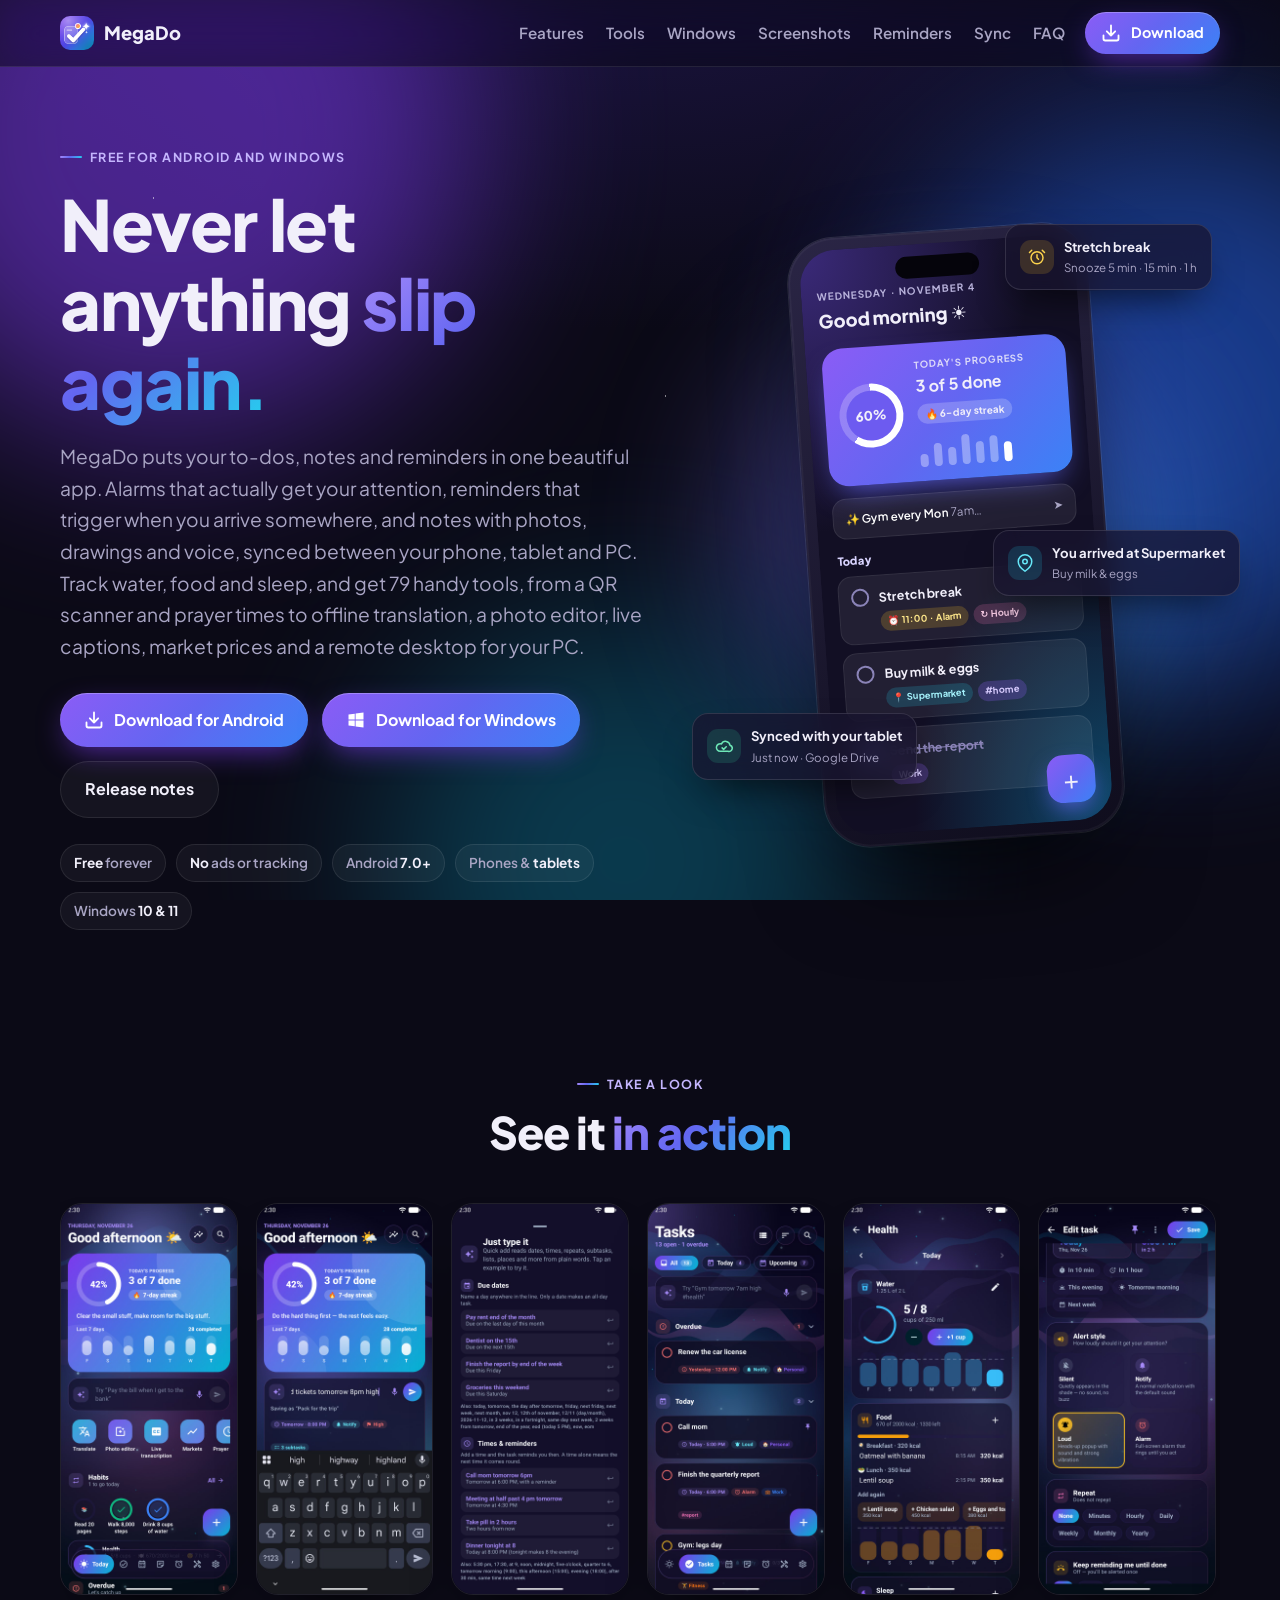
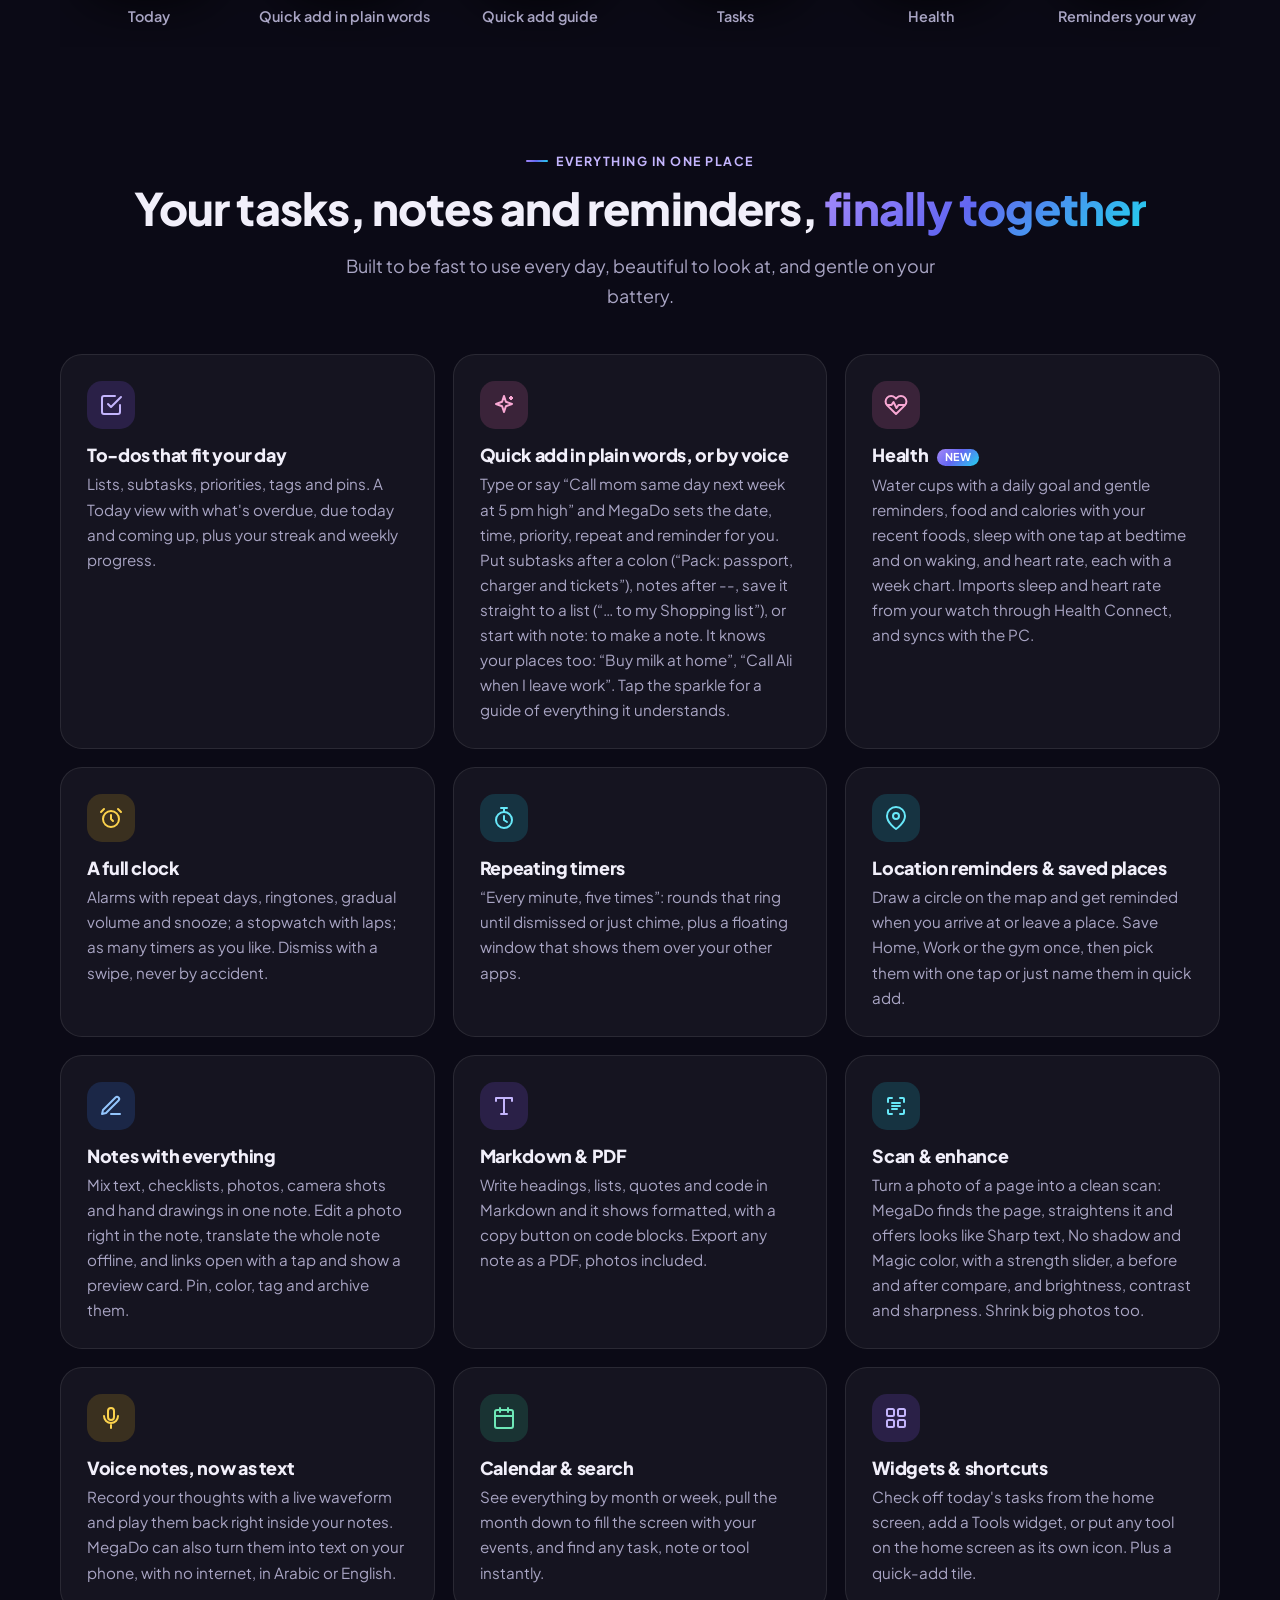
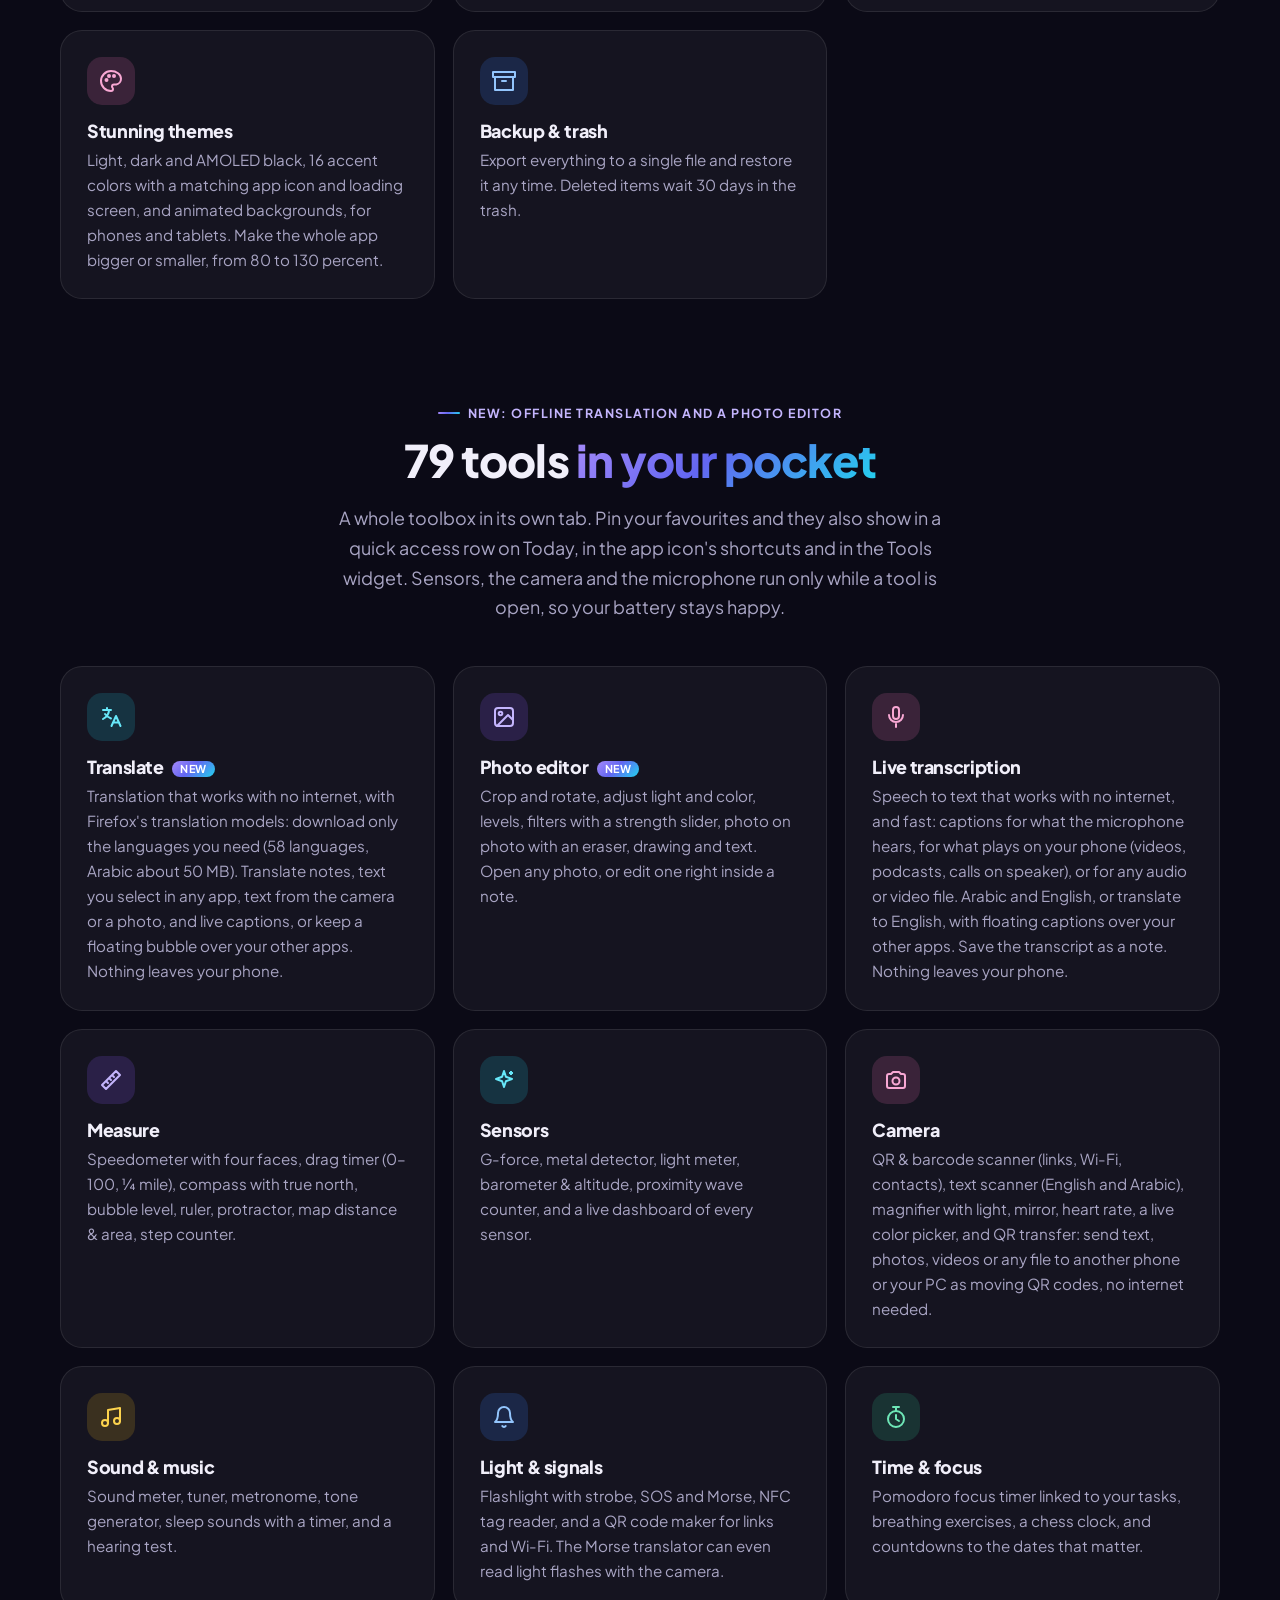
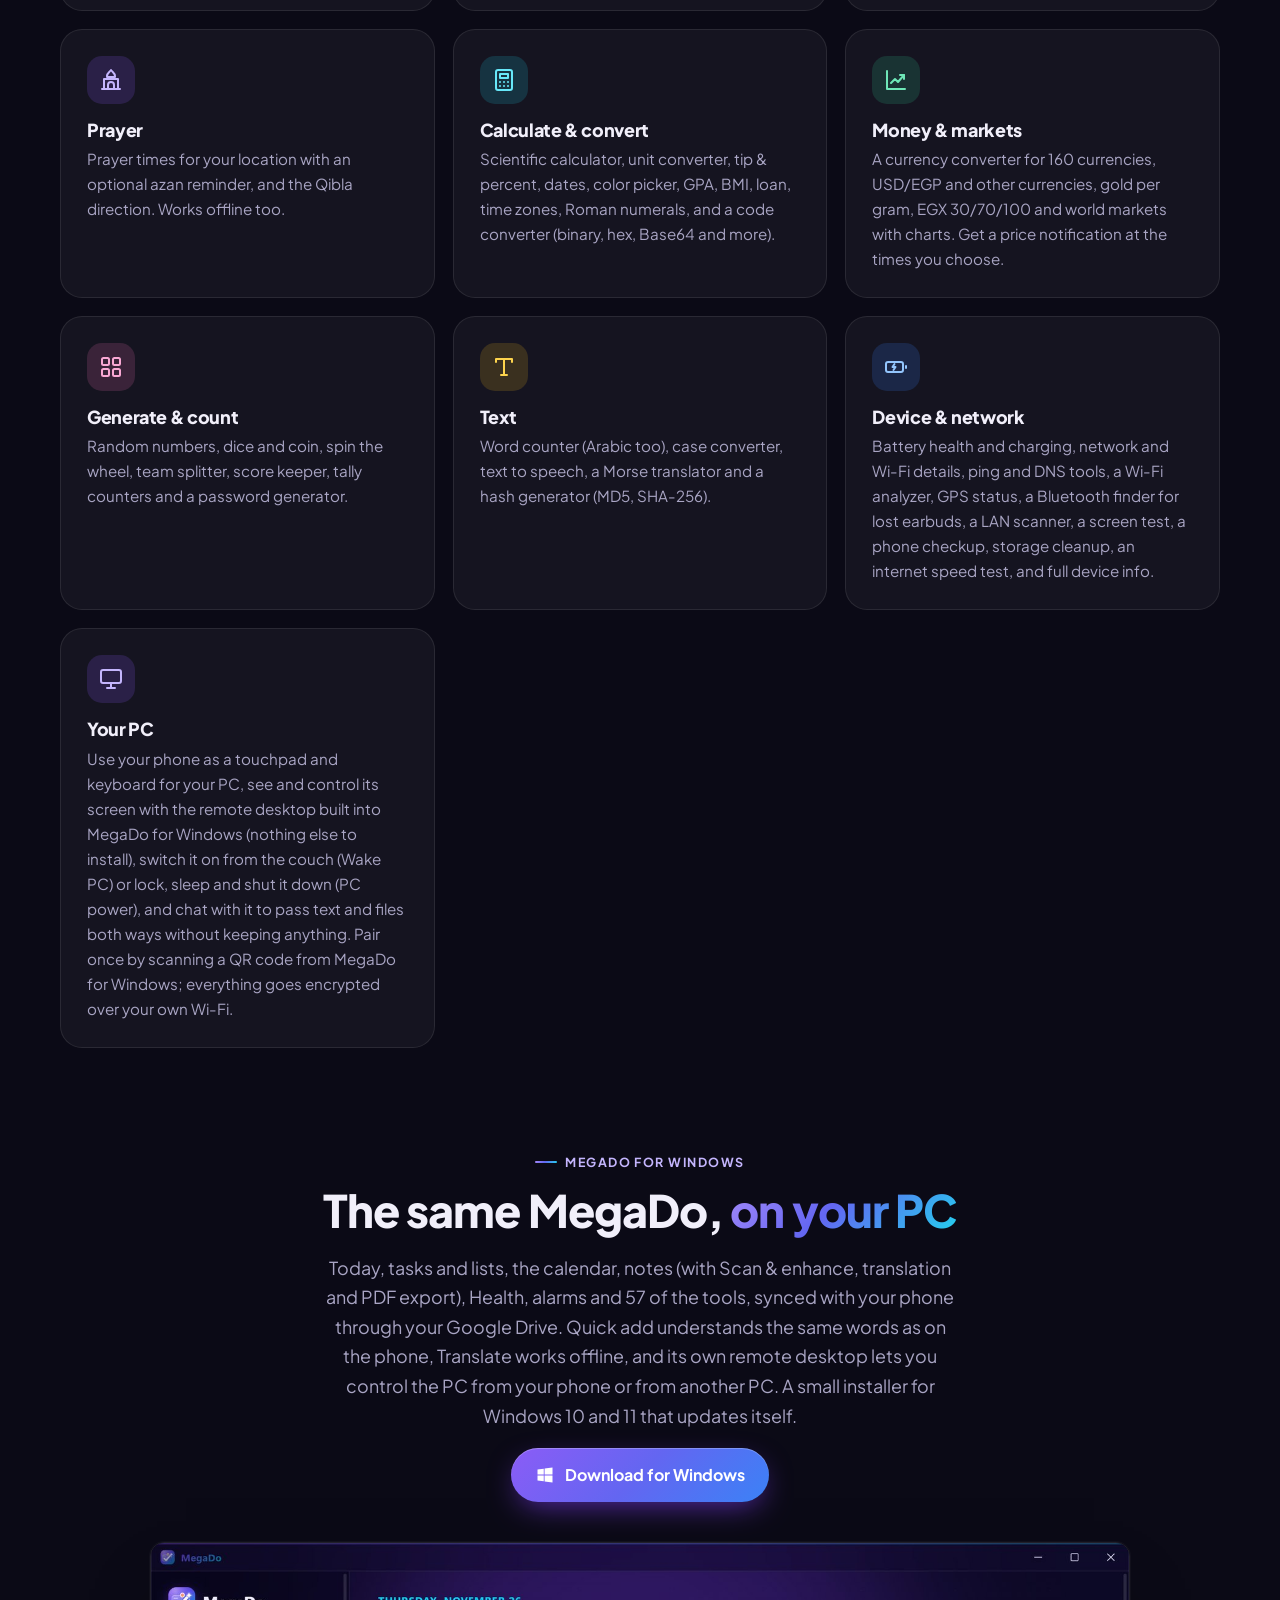
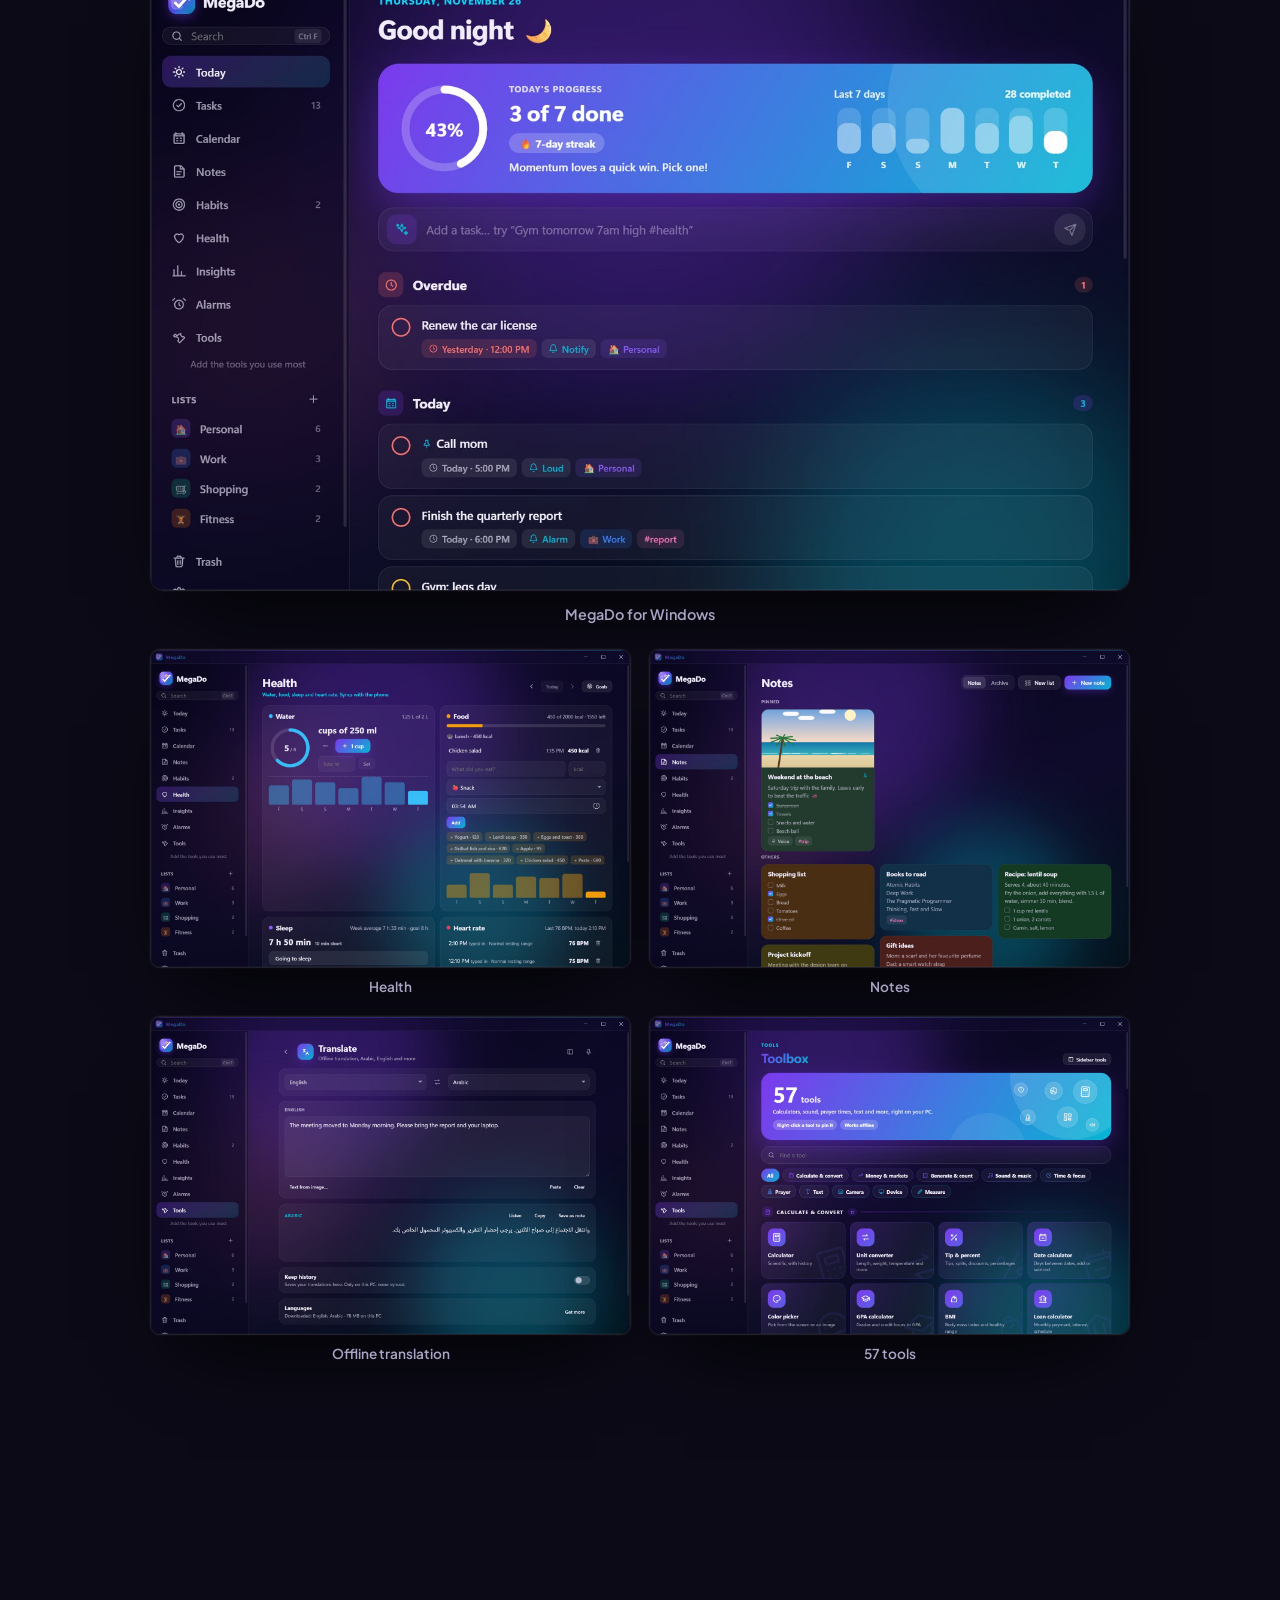
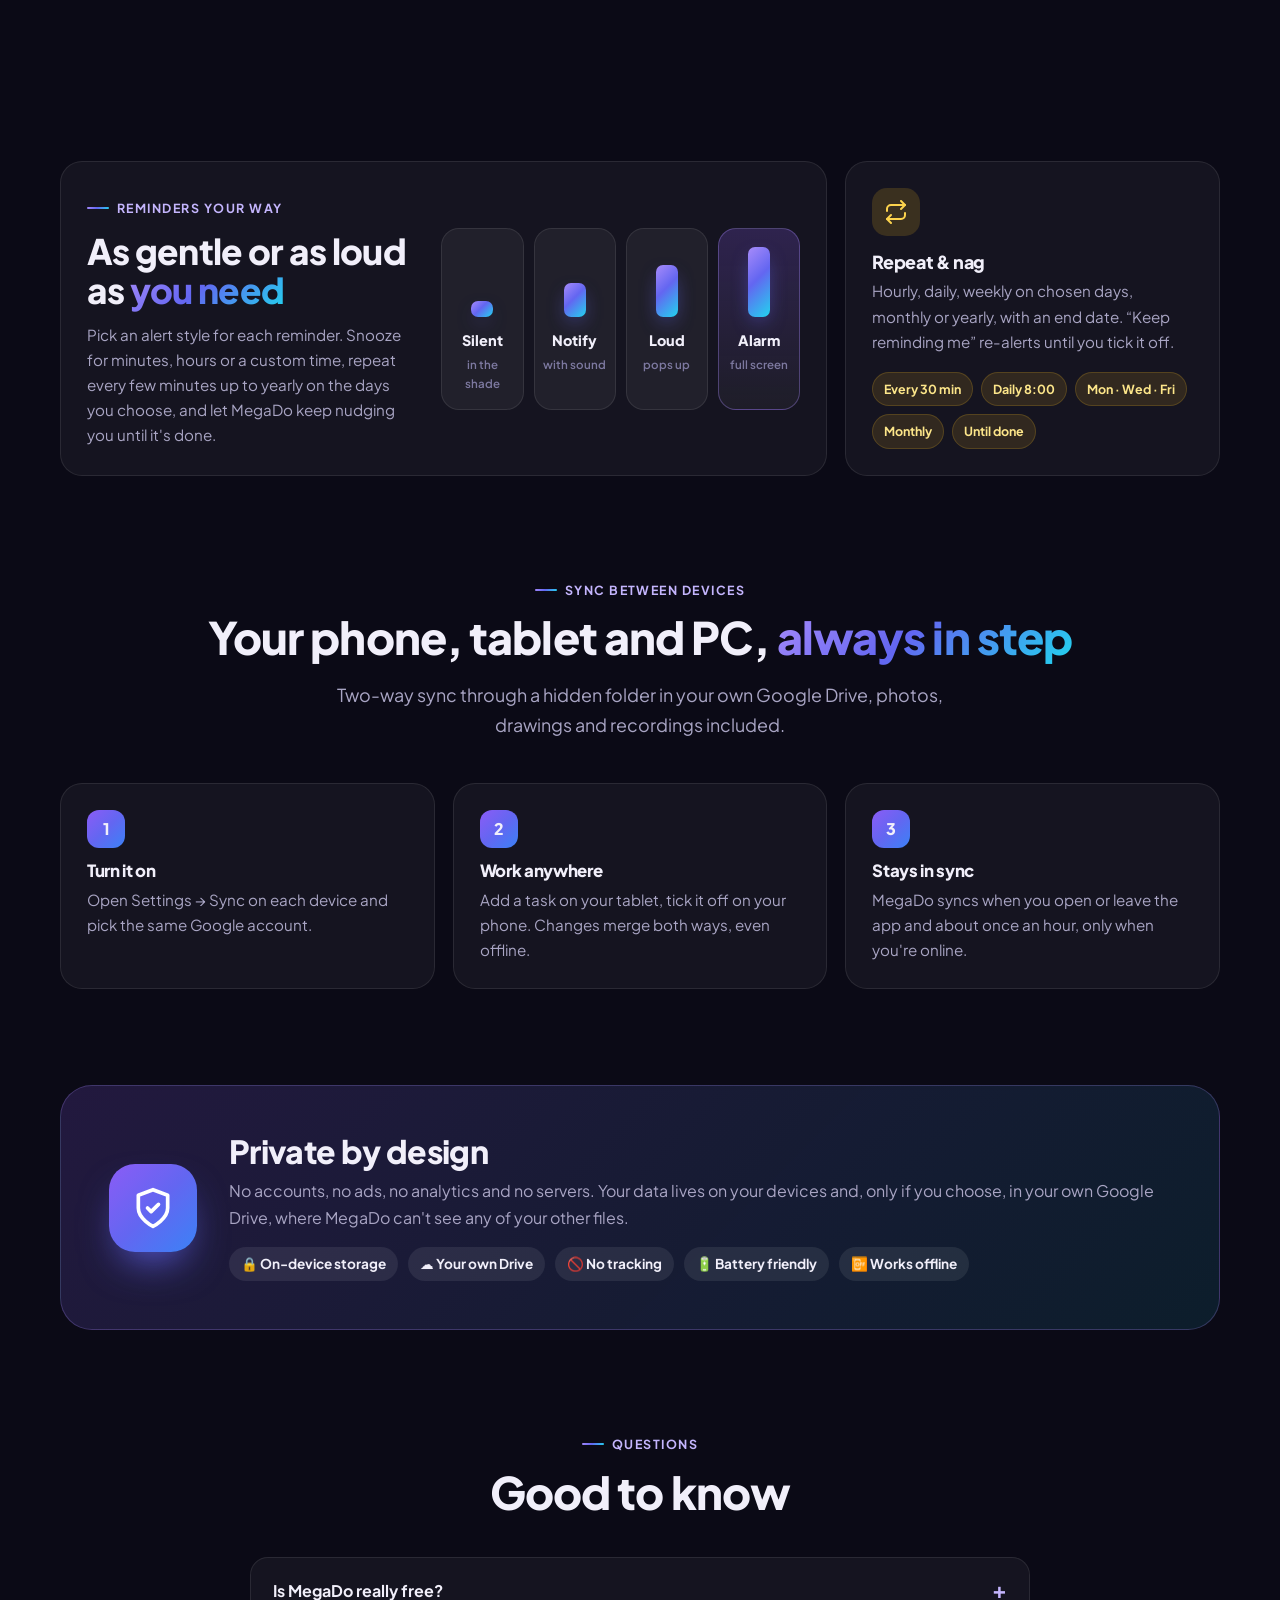
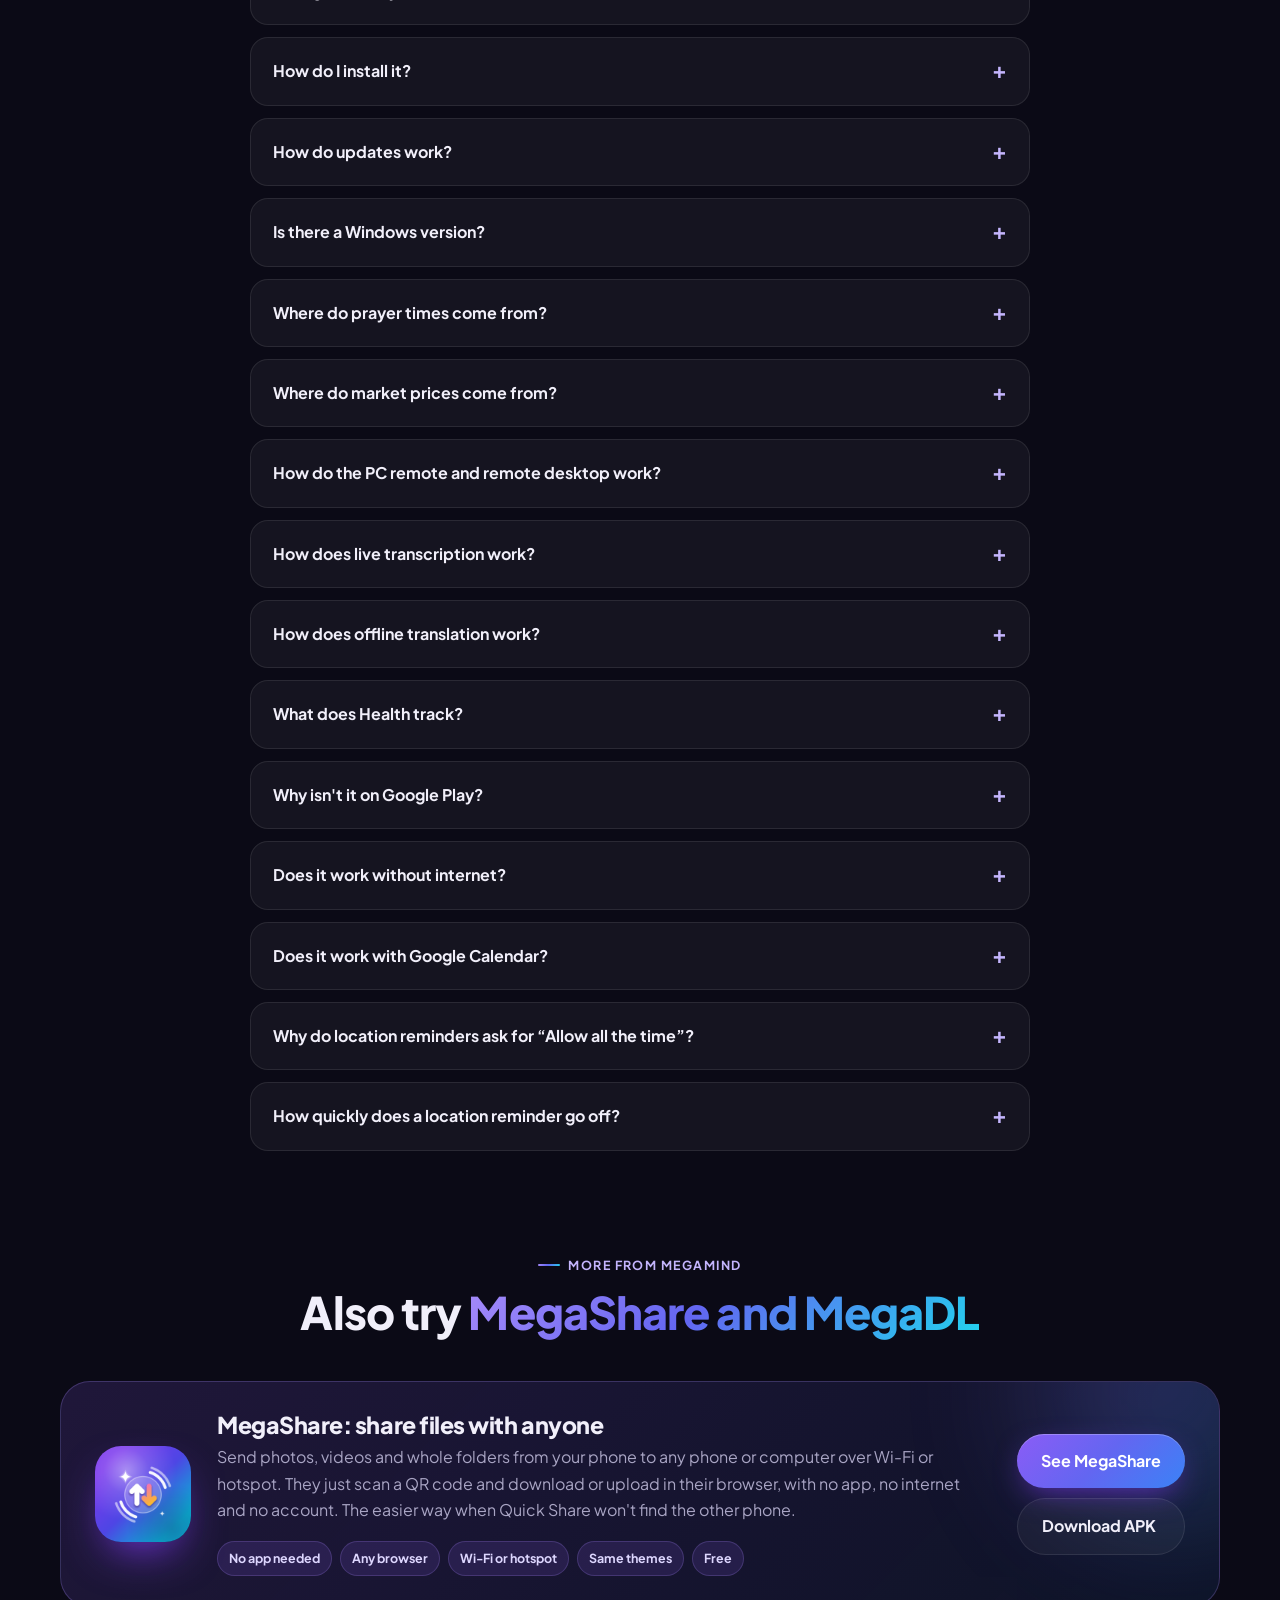
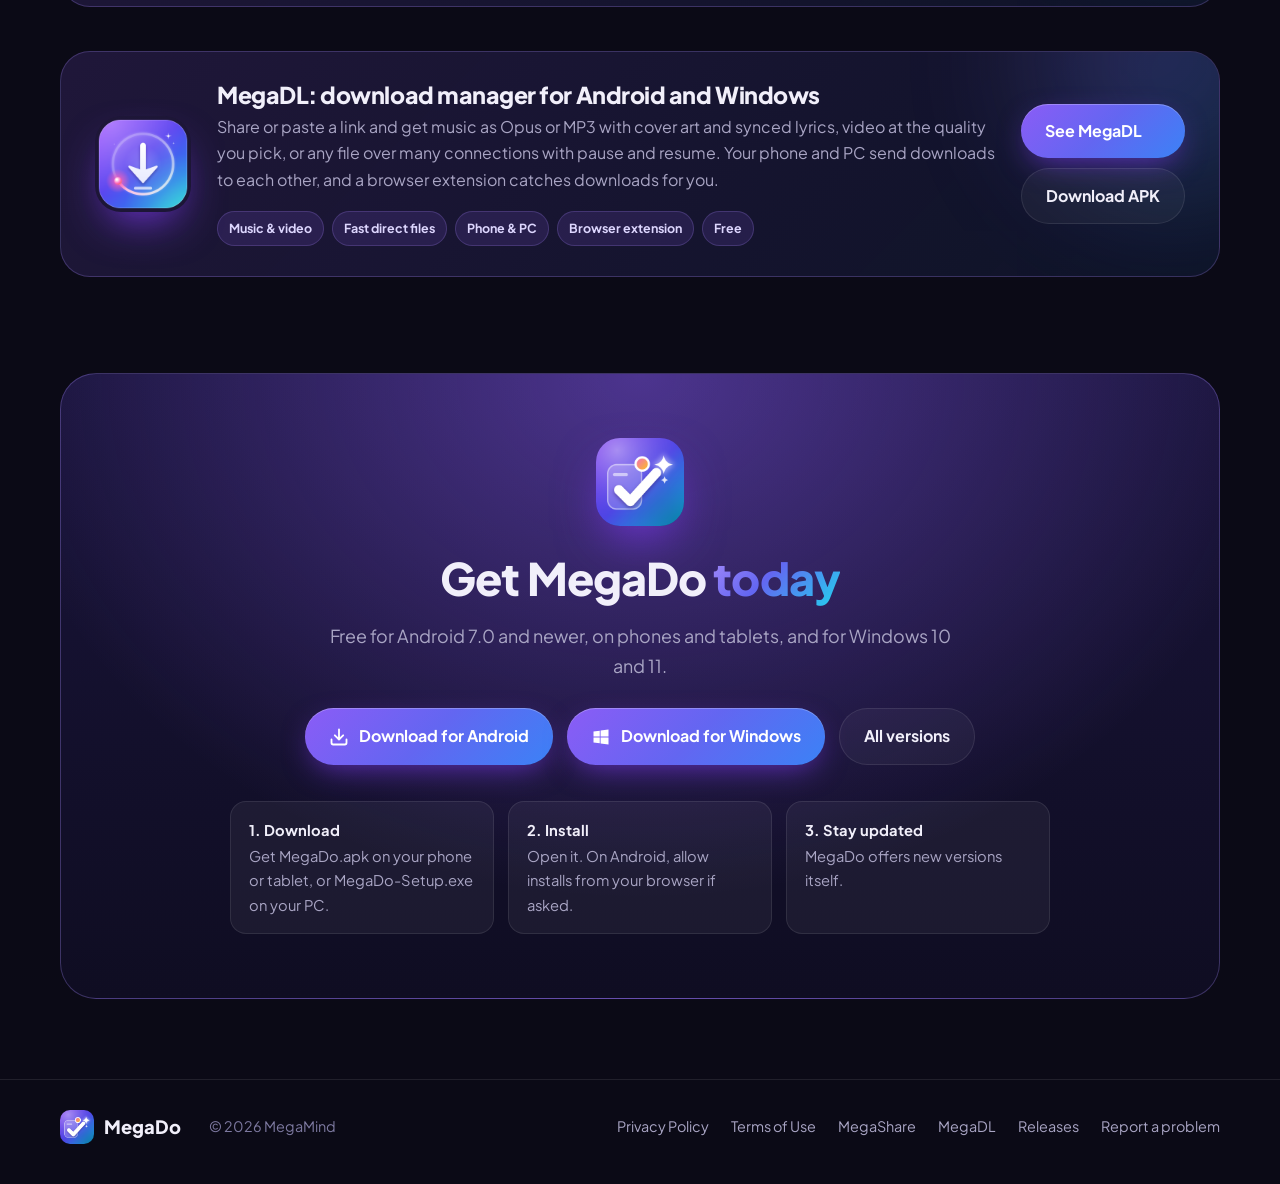
==== commit c24eaee2: "New screenshots for 2.19 (phone and Windows); site and README: Health, offline translation, photo ed" ====
--- a/index.html
+++ b/index.html
@@ -3,8 +3,8 @@
 <head>
 <meta charset="utf-8">
 <meta name="viewport" content="width=device-width, initial-scale=1">
-<title>MegaDo: To-do list, notes, reminders and 77 tools for Android and Windows (free)</title>
-<meta name="description" content="MegaDo is a free app for Android and Windows for to-dos, notes and reminders, with 77 tools: alarms with snooze, a clock with repeating timers, location reminders with saved places, notes with photos, drawings, voice, Markdown and a document scanner, offline speech to text with live captions, live market prices, a built-in remote desktop for your PC, and sync between devices through your own Google Drive. Download the APK.">
+<title>MegaDo: To-do list, notes, reminders, health and 79 tools for Android and Windows (free)</title>
+<meta name="description" content="MegaDo is a free app for Android and Windows for to-dos, notes and reminders, with 79 tools: alarms with snooze, a clock with repeating timers, location reminders with saved places, notes with photos, drawings, voice, Markdown and a document scanner, water, food and sleep tracking, offline translation, a photo editor, offline speech to text with live captions, live market prices, a built-in remote desktop for your PC, and sync between devices through your own Google Drive. Download the APK.">
 <meta name="keywords" content="MegaDo, to-do list app, Android reminders, notes app, Windows to-do app, alarm clock, stopwatch, interval timer, repeating timer, location reminder, voice notes, drawing notes, Google Drive sync, QR scanner, document scanner, Markdown notes, PDF export, speech to text, offline transcription, live captions, Arabic speech to text, Whisper, prayer times, azan, Qibla, focus timer, calculator, unit converter, gold price, USD EGP, EGX 30, speed test, PC remote, remote desktop, VNC server, Wake-on-LAN, QR file transfer, APK download">
 <link rel="canonical" href="https://megamind2999.github.io/MegaDoApk/">
 <link rel="icon" href="icon.png">
@@ -19,7 +19,7 @@
 <meta property="og:locale" content="en_US">
 <meta property="og:site_name" content="MegaDo">
 <meta property="og:title" content="MegaDo: tasks, notes, reminders and tools for Android and Windows">
-<meta property="og:description" content="Free app for Android and Windows: to-dos, rich notes, alarms, location reminders, offline live captions, 77 handy tools and Google Drive sync between your devices.">
+<meta property="og:description" content="Free app for Android and Windows: to-dos, rich notes, alarms, location reminders, health tracking, offline translation and live captions, 79 handy tools and Google Drive sync between your devices.">
 <meta property="og:url" content="https://megamind2999.github.io/MegaDoApk/">
 <meta property="og:image" content="https://megamind2999.github.io/MegaDoApk/icon.png">
 <meta name="twitter:card" content="summary">
@@ -33,7 +33,7 @@
    "@type": "SoftwareApplication",
    "@id": "https://megamind2999.github.io/MegaDoApk/#app",
    "name": "MegaDo",
-   "description": "Tasks, notes and reminders for Android and Windows with alarms, location reminders, rich notes (photos, drawings, voice, Markdown, document scanning, PDF export), 77 tools (offline speech to text with live captions, QR scanner, prayer times, market prices, PC remote and remote desktop, calculators and more) and Google Drive sync between devices.",
+   "description": "Tasks, notes and reminders for Android and Windows with alarms, location reminders, rich notes (photos, drawings, voice, Markdown, document scanning, PDF export), water, food, sleep and heart-rate tracking, 79 tools (offline translation, a photo editor, offline speech to text with live captions, QR scanner, prayer times, market prices, PC remote and remote desktop, calculators and more) and Google Drive sync between devices.",
    "applicationCategory": "ProductivityApplication",
    "operatingSystem": "Android 7.0 or later, Windows 10, Windows 11",
    "url": "https://megamind2999.github.io/MegaDoApk/",
@@ -59,11 +59,26 @@
     },
     {
      "@type": "ImageObject",
+     "url": "https://megamind2999.github.io/MegaDoApk/screenshots/quick-add-live.jpg",
+     "caption": "Quick add in plain words"
+    },
+    {
+     "@type": "ImageObject",
      "url": "https://megamind2999.github.io/MegaDoApk/screenshots/quick-add.jpg",
      "caption": "Quick add guide"
     },
     {
      "@type": "ImageObject",
+     "url": "https://megamind2999.github.io/MegaDoApk/screenshots/tasks.jpg",
+     "caption": "Tasks"
+    },
+    {
+     "@type": "ImageObject",
+     "url": "https://megamind2999.github.io/MegaDoApk/screenshots/health.jpg",
+     "caption": "Health"
+    },
+    {
+     "@type": "ImageObject",
      "url": "https://megamind2999.github.io/MegaDoApk/screenshots/task-editor.jpg",
      "caption": "Reminders your way"
     },
@@ -74,21 +89,46 @@
     },
     {
      "@type": "ImageObject",
+     "url": "https://megamind2999.github.io/MegaDoApk/screenshots/notes.jpg",
+     "caption": "Notes"
+    },
+    {
+     "@type": "ImageObject",
      "url": "https://megamind2999.github.io/MegaDoApk/screenshots/note.jpg",
      "caption": "Rich notes"
     },
     {
      "@type": "ImageObject",
+     "url": "https://megamind2999.github.io/MegaDoApk/screenshots/note-media.jpg",
+     "caption": "Drawings and voice"
+    },
+    {
+     "@type": "ImageObject",
      "url": "https://megamind2999.github.io/MegaDoApk/screenshots/note-markdown.jpg",
      "caption": "Markdown notes"
     },
     {
      "@type": "ImageObject",
+     "url": "https://megamind2999.github.io/MegaDoApk/screenshots/photo-editor.jpg",
+     "caption": "Photo editor"
+    },
+    {
+     "@type": "ImageObject",
+     "url": "https://megamind2999.github.io/MegaDoApk/screenshots/scan-corners.jpg",
+     "caption": "Finds the page"
+    },
+    {
+     "@type": "ImageObject",
      "url": "https://megamind2999.github.io/MegaDoApk/screenshots/scan.jpg",
      "caption": "Scan & enhance"
     },
     {
      "@type": "ImageObject",
+     "url": "https://megamind2999.github.io/MegaDoApk/screenshots/translate.jpg",
+     "caption": "Offline translation"
+    },
+    {
+     "@type": "ImageObject",
      "url": "https://megamind2999.github.io/MegaDoApk/screenshots/alarm.jpg",
      "caption": "Alarms with snooze"
     },
@@ -115,7 +155,7 @@
     {
      "@type": "ImageObject",
      "url": "https://megamind2999.github.io/MegaDoApk/screenshots/tools.jpg",
-     "caption": "77 tools"
+     "caption": "79 tools"
     },
     {
      "@type": "ImageObject",
@@ -124,25 +164,53 @@
     },
     {
      "@type": "ImageObject",
+     "url": "https://megamind2999.github.io/MegaDoApk/screenshots/settings.jpg",
+     "caption": "Themes and app size"
+    },
+    {
+     "@type": "ImageObject",
      "url": "https://megamind2999.github.io/MegaDoApk/screenshots/windows-today.jpg",
      "caption": "MegaDo for Windows"
+    },
+    {
+     "@type": "ImageObject",
+     "url": "https://megamind2999.github.io/MegaDoApk/screenshots/windows-health.jpg",
+     "caption": "MegaDo for Windows: Health"
+    },
+    {
+     "@type": "ImageObject",
+     "url": "https://megamind2999.github.io/MegaDoApk/screenshots/windows-notes.jpg",
+     "caption": "MegaDo for Windows: Notes"
+    },
+    {
+     "@type": "ImageObject",
+     "url": "https://megamind2999.github.io/MegaDoApk/screenshots/windows-translate.jpg",
+     "caption": "MegaDo for Windows: Offline translation"
+    },
+    {
+     "@type": "ImageObject",
+     "url": "https://megamind2999.github.io/MegaDoApk/screenshots/windows-tools.jpg",
+     "caption": "MegaDo for Windows: 57 tools"
     }
    ],
    "featureList": [
     "To-dos that fit your day: Lists, subtasks, priorities, tags and pins. A Today view with what's overdue, due today and coming up, plus your streak and weekly progress.",
-    "Quick add in plain words, or by voice: Type or say “Call mom same day next week at 5 pm high” and MegaDo sets the date, time, priority, repeat and reminder for you. It knows your places too: “Buy milk at home”, “Call Ali when I leave work”. Tap the sparkle for a guide of everything it understands.",
+    "Quick add in plain words, or by voice: Type or say “Call mom same day next week at 5 pm high” and MegaDo sets the date, time, priority, repeat and reminder for you. Put subtasks after a colon (“Pack: passport, charger and tickets”), notes after --, save it straight to a list (“… to my Shopping list”), or start with note: to make a note. It knows your places too: “Buy milk at home”, “Call Ali when I leave work”. Tap the sparkle for a guide of everything it understands.",
+    "Health: Water cups with a daily goal and gentle reminders, food and calories with your recent foods, sleep with one tap at bedtime and on waking, and heart rate, each with a week chart. Imports sleep and heart rate from your watch through Health Connect, and syncs with the PC.",
     "A full clock: Alarms with repeat days, ringtones, gradual volume and snooze; a stopwatch with laps; as many timers as you like. Dismiss with a swipe, never by accident.",
     "Repeating timers: “Every minute, five times”: rounds that ring until dismissed or just chime, plus a floating window that shows them over your other apps.",
     "Location reminders & saved places: Draw a circle on the map and get reminded when you arrive at or leave a place. Save Home, Work or the gym once, then pick them with one tap or just name them in quick add.",
-    "Notes with everything: Mix text, checklists, photos, camera shots and hand drawings in one note. Links open with a tap and show a preview card. Pin, color, tag and archive them.",
+    "Notes with everything: Mix text, checklists, photos, camera shots and hand drawings in one note. Edit a photo right in the note, translate the whole note offline, and links open with a tap and show a preview card. Pin, color, tag and archive them.",
     "Markdown & PDF: Write headings, lists, quotes and code in Markdown and it shows formatted, with a copy button on code blocks. Export any note as a PDF, photos included.",
-    "Scan & enhance: Turn a photo of a page into a clean scan: MegaDo finds the page, straightens it and offers looks like Sharp text and Magic color, with brightness, contrast and sharpness. Shrink big photos too.",
+    "Scan & enhance: Turn a photo of a page into a clean scan: MegaDo finds the page, straightens it and offers looks like Sharp text, No shadow and Magic color, with a strength slider, a before and after compare, and brightness, contrast and sharpness. Shrink big photos too.",
     "Voice notes, now as text: Record your thoughts with a live waveform and play them back right inside your notes. MegaDo can also turn them into text on your phone, with no internet, in Arabic or English.",
     "Calendar & search: See everything by month or week, pull the month down to fill the screen with your events, and find any task, note or tool instantly.",
     "Widgets & shortcuts: Check off today's tasks from the home screen, add a Tools widget, or put any tool on the home screen as its own icon. Plus a quick-add tile.",
-    "Stunning themes: Light and dark modes, 16 accent colors with a matching app icon and loading screen, and animated backgrounds, for phones and tablets.",
+    "Stunning themes: Light, dark and AMOLED black, 16 accent colors with a matching app icon and loading screen, and animated backgrounds, for phones and tablets. Make the whole app bigger or smaller, from 80 to 130 percent.",
     "Backup & trash: Export everything to a single file and restore it any time. Deleted items wait 30 days in the trash.",
-    "Live transcription New: Speech to text that works with no internet: captions for what the microphone hears, for what plays on your phone (videos, podcasts, calls on speaker), or for any audio or video file. Arabic and English, or translate to English, with floating captions over your other apps. Save the transcript as a note. Nothing leaves your phone.",
+    "Translate: Translation that works with no internet, with Firefox's translation models: download only the languages you need (58 languages, Arabic about 50 MB). Translate notes, text you select in any app, text from the camera or a photo, and live captions, or keep a floating bubble over your other apps. Nothing leaves your phone.",
+    "Photo editor: Crop and rotate, adjust light and color, levels, filters with a strength slider, photo on photo with an eraser, drawing and text. Open any photo, or edit one right inside a note.",
+    "Live transcription: Speech to text that works with no internet, and fast: captions for what the microphone hears, for what plays on your phone (videos, podcasts, calls on speaker), or for any audio or video file. Arabic and English, or translate to English, with floating captions over your other apps. Save the transcript as a note. Nothing leaves your phone.",
     "Measure: Speedometer with four faces, drag timer (0–100, ¼ mile), compass with true north, bubble level, ruler, protractor, map distance & area, step counter.",
     "Sensors: G-force, metal detector, light meter, barometer & altitude, proximity wave counter, and a live dashboard of every sensor.",
     "Camera: QR & barcode scanner (links, Wi-Fi, contacts), text scanner (English and Arabic), magnifier with light, mirror, heart rate, a live color picker, and QR transfer: send text, photos, videos or any file to another phone or your PC as moving QR codes, no internet needed.",
@@ -152,6 +220,7 @@
     "Prayer: Prayer times for your location with an optional azan reminder, and the Qibla direction. Works offline too.",
     "Calculate & convert: Scientific calculator, unit converter, tip & percent, dates, color picker, GPA, BMI, loan, time zones, Roman numerals, and a code converter (binary, hex, Base64 and more).",
     "Money & markets: A currency converter for 160 currencies, USD/EGP and other currencies, gold per gram, EGX 30/70/100 and world markets with charts. Get a price notification at the times you choose.",
+    "Generate & count: Random numbers, dice and coin, spin the wheel, team splitter, score keeper, tally counters and a password generator.",
     "Text: Word counter (Arabic too), case converter, text to speech, a Morse translator and a hash generator (MD5, SHA-256).",
     "Device & network: Battery health and charging, network and Wi-Fi details, ping and DNS tools, a Wi-Fi analyzer, GPS status, a Bluetooth finder for lost earbuds, a LAN scanner, a screen test, a phone checkup, storage cleanup, an internet speed test, and full device info.",
     "Your PC: Use your phone as a touchpad and keyboard for your PC, see and control its screen with the remote desktop built into MegaDo for Windows (nothing else to install), switch it on from the couch (Wake PC) or lock, sleep and shut it down (PC power), and chat with it to pass text and files both ways without keeping anything. Pair once by scanning a QR code from MegaDo for Windows; everything goes encrypted over your own Wi-Fi.",
@@ -217,7 +286,7 @@
    "name": "Is there a Windows version?",
    "acceptedAnswer": {
     "@type": "Answer",
-    "text": "Yes. Download MegaDo for Windows (Windows 10 and 11). The installer lets you install it just for you, or for everyone on the PC in Program Files (that needs admin rights), and lets you choose the folder. It has Today, tasks and lists, the calendar, notes, alarms, reminders and 56 of the tools, and stays in step with your phone through the same Google Drive sync: sign in with the same Google account on both. Reminders and the optional azan ring on the PC while MegaDo runs; it can start with Windows and wait in the tray. Location reminders ring on your phone. It updates itself like the Android app."
+    "text": "Yes. Download MegaDo for Windows (Windows 10 and 11). The installer lets you install it just for you, or for everyone on the PC in Program Files (that needs admin rights), and lets you choose the folder. It has Today, tasks and lists, the calendar, notes, alarms, reminders and 57 of the tools, and stays in step with your phone through the same Google Drive sync: sign in with the same Google account on both. Reminders and the optional azan ring on the PC while MegaDo runs; it can start with Windows and wait in the tray. Location reminders ring on your phone. It updates itself like the Android app."
    }
   },
   {
@@ -254,6 +323,22 @@
   },
   {
    "@type": "Question",
+   "name": "How does offline translation work?",
+   "acceptedAnswer": {
+    "@type": "Answer",
+    "text": "Open Tools → Translate and download the languages you need once (58 languages; Arabic is about 50 MB). Each one works to and from English, and other pairs go through English. After that MegaDo translates on your device with no internet, using Firefox's translation models: in Translate, in notes (menu → Translate note), from text you select or share in any app, and in a floating bubble over other apps. History is off unless you turn it on, and stays on that device. On Android it needs a 64-bit phone with Android 9 or newer; MegaDo for Windows has it too."
+   }
+  },
+  {
+   "@type": "Question",
+   "name": "What does Health track?",
+   "acceptedAnswer": {
+    "@type": "Answer",
+    "text": "Water (cups toward a daily goal, with optional reminders until you reach it), food and calories, sleep and heart rate, each with a week chart; open it from Today → Health. Health Connect can import sleep and heart rate from your watch and show your steps, and can optionally receive the heart-rate readings you take. Everything stays on your devices and in your own Google Drive if you sync. It isn't a medical device."
+   }
+  },
+  {
+   "@type": "Question",
    "name": "Why isn't it on Google Play?",
    "acceptedAnswer": {
     "@type": "Answer",
@@ -265,7 +350,7 @@
    "name": "Does it work without internet?",
    "acceptedAnswer": {
     "@type": "Answer",
-    "text": "Yes, your tasks, notes and reminders work offline. Internet is only used for maps, place search, Google Drive sync, checking for updates, link previews in notes, downloading speech models once for live transcription, and the tools that need it: prayer times (with an offline fallback), Markets and the speed test."
+    "text": "Yes, your tasks, notes and reminders work offline. Internet is only used for maps, place search, Google Drive sync, checking for updates, link previews in notes, downloading speech models and translation languages once, and the tools that need it: prayer times (with an offline fallback), Markets and the speed test."
    }
   },
   {
@@ -315,6 +400,9 @@
     <g id="i-alarm" fill="none" stroke="currentColor" stroke-width="2" stroke-linecap="round" stroke-linejoin="round"><circle cx="12" cy="13" r="8"/><path d="M12 9v4l2 2M5 3L2 6M22 6l-3-3"/></g>
     <g id="i-pin" fill="none" stroke="currentColor" stroke-width="2" stroke-linecap="round" stroke-linejoin="round"><path d="M21 10c0 7-9 13-9 13s-9-6-9-13a9 9 0 0 1 18 0z"/><circle cx="12" cy="10" r="3"/></g>
     <g id="i-pen" fill="none" stroke="currentColor" stroke-width="2" stroke-linecap="round" stroke-linejoin="round"><path d="M12 20h9"/><path d="M16.5 3.5a2.1 2.1 0 0 1 3 3L7 19l-4 1 1-4z"/></g>
+    <g id="i-heart" fill="none" stroke="currentColor" stroke-width="2" stroke-linecap="round" stroke-linejoin="round"><path d="M20.8 4.6a5.5 5.5 0 0 0-7.8 0L12 5.7l-1-1.1a5.5 5.5 0 0 0-7.8 7.8L12 21l8.8-8.6a5.5 5.5 0 0 0 0-7.8z"/><path d="M3.5 12h4l2-3 3 6 2-3h6"/></g>
+    <g id="i-globe" fill="none" stroke="currentColor" stroke-width="2" stroke-linecap="round" stroke-linejoin="round"><path d="M4 5h8M8 3v2M10 5c0 4-2.5 7-6 9M6 9c1.5 2 3.5 3.5 6 4.5"/><path d="M12.5 21l4.5-10 4.5 10M14 17.5h6"/></g>
+    <g id="i-image" fill="none" stroke="currentColor" stroke-width="2" stroke-linecap="round" stroke-linejoin="round"><rect x="3" y="3" width="18" height="18" rx="3"/><circle cx="8.5" cy="8.5" r="1.8"/><path d="M21 15l-5-5-11 11"/></g>
     <g id="i-mic" fill="none" stroke="currentColor" stroke-width="2" stroke-linecap="round" stroke-linejoin="round"><rect x="9" y="2" width="6" height="12" rx="3"/><path d="M19 10a7 7 0 0 1-14 0M12 19v3"/></g>
     <g id="i-cloud" fill="none" stroke="currentColor" stroke-width="2" stroke-linecap="round" stroke-linejoin="round"><path d="M17.5 19H7a5 5 0 1 1 1.6-9.7A6 6 0 0 1 20 11a4 4 0 0 1-2.5 8z"/><path d="M9.5 14.5l2 2 3.5-3.5"/></g>
     <g id="i-cal" fill="none" stroke="currentColor" stroke-width="2" stroke-linecap="round" stroke-linejoin="round"><rect x="3" y="4" width="18" height="18" rx="2"/><path d="M16 2v4M8 2v4M3 10h18"/></g>
@@ -354,7 +442,7 @@
     <div>
       <span class="eyebrow">Free for Android and Windows</span>
       <h1 id="title">Never let anything <span class="grad-text">slip again.</span></h1>
-      <p class="lead">MegaDo puts your to-dos, notes and reminders in one beautiful app. Alarms that actually get your attention, reminders that trigger when you arrive somewhere, and notes with photos, drawings and voice, synced between your phone, tablet and PC. Plus 77 handy tools, from a QR scanner and prayer times to offline live captions, live market prices and a remote desktop for your PC.</p>
+      <p class="lead">MegaDo puts your to-dos, notes and reminders in one beautiful app. Alarms that actually get your attention, reminders that trigger when you arrive somewhere, and notes with photos, drawings and voice, synced between your phone, tablet and PC. Track water, food and sleep, and get 79 handy tools, from a QR scanner and prayer times to offline translation, a photo editor, live captions, market prices and a remote desktop for your PC.</p>
       <div class="actions">
         <a class="btn" href="https://github.com/MegaMind2999/MegaDoApk/releases/latest/download/MegaDo.apk"><svg viewBox="0 0 24 24"><use href="#i-down"/></svg>Download for Android</a>
         <a class="btn" href="https://github.com/MegaMind2999/MegaDoApk/releases/latest/download/MegaDo-Setup.exe"><svg viewBox="0 0 24 24"><use href="#i-win"/></svg>Download for Windows</a>
@@ -412,20 +500,29 @@
     <span class="eyebrow">Take a look</span>
     <h2>See it <span class="grad-text">in action</span></h2>
     <div class="shots">
-      <figure><img src="screenshots/today.jpg" alt="MegaDo Today screen with progress, streak, quick add and a quick access row of pinned tools" loading="lazy"><figcaption>Today</figcaption></figure>
+      <figure><img src="screenshots/today.jpg" alt="MegaDo Today screen with progress, streak, quick add, pinned tools and habits" loading="lazy"><figcaption>Today</figcaption></figure>
+      <figure><img src="screenshots/quick-add-live.jpg" alt="Quick add reading “Pack for the trip: passport, charger and tickets tomorrow 8pm high” as a task with 3 subtasks, a date, a reminder and high priority" loading="lazy"><figcaption>Quick add in plain words</figcaption></figure>
       <figure><img src="screenshots/quick-add.jpg" alt="Quick add guide with examples of dates and times you can type" loading="lazy"><figcaption>Quick add guide</figcaption></figure>
+      <figure><img src="screenshots/tasks.jpg" alt="Tasks list with overdue and today's tasks, reminders, lists and tags" loading="lazy"><figcaption>Tasks</figcaption></figure>
+      <figure><img src="screenshots/health.jpg" alt="Health screen with water cups, food and calories, and week charts" loading="lazy"><figcaption>Health</figcaption></figure>
       <figure><img src="screenshots/task-editor.jpg" alt="Task editor with alert style and repeat options" loading="lazy"><figcaption>Reminders your way</figcaption></figure>
-      <figure><img src="screenshots/location.jpg" alt="Location reminder circle on a map with saved places" loading="lazy"><figcaption>Location reminders</figcaption></figure>
-      <figure><img src="screenshots/note.jpg" alt="Note with a photo, a drawing and a voice recording" loading="lazy"><figcaption>Rich notes</figcaption></figure>
-      <figure><img src="screenshots/note-markdown.jpg" alt="Note written in Markdown with headings, a checklist and a code block" loading="lazy"><figcaption>Markdown notes</figcaption></figure>
-      <figure><img src="screenshots/scan.jpg" alt="Scan and enhance: a photographed paper list straightened and cleaned up" loading="lazy"><figcaption>Scan &amp; enhance</figcaption></figure>
-      <figure><img src="screenshots/alarm.jpg" alt="Full-screen alarm with snooze options" loading="lazy"><figcaption>Alarms with snooze</figcaption></figure>
+      <figure><img src="screenshots/location.jpg" alt="Choosing a place on the map for a location reminder, with saved places and a radius" loading="lazy"><figcaption>Location reminders</figcaption></figure>
+      <figure><img src="screenshots/notes.jpg" alt="Notes with a pinned photo note, checklists and colors" loading="lazy"><figcaption>Notes</figcaption></figure>
+      <figure><img src="screenshots/note.jpg" alt="Note with a photo, text and a checklist" loading="lazy"><figcaption>Rich notes</figcaption></figure>
+      <figure><img src="screenshots/note-media.jpg" alt="Note with a checklist, a drawing and a voice recording" loading="lazy"><figcaption>Drawings and voice</figcaption></figure>
+      <figure><img src="screenshots/note-markdown.jpg" alt="Note written in Markdown with headings, a quote, a code block and a link preview" loading="lazy"><figcaption>Markdown notes</figcaption></figure>
+      <figure><img src="screenshots/photo-editor.jpg" alt="Photo editor with filters and a strength slider" loading="lazy"><figcaption>Photo editor</figcaption></figure>
+      <figure><img src="screenshots/scan-corners.jpg" alt="Scan and enhance finding the corners of a photographed paper list" loading="lazy"><figcaption>Finds the page</figcaption></figure>
+      <figure><img src="screenshots/scan.jpg" alt="Scan and enhance: the paper list straightened and cleaned up with the Magic color look" loading="lazy"><figcaption>Scan &amp; enhance</figcaption></figure>
+      <figure><img src="screenshots/translate.jpg" alt="Translate tool turning English into Arabic on the phone with no internet" loading="lazy"><figcaption>Offline translation</figcaption></figure>
+      <figure><img src="screenshots/alarm.jpg" alt="Full-screen task alarm with snooze options" loading="lazy"><figcaption>Alarms with snooze</figcaption></figure>
       <figure><img src="screenshots/calendar.jpg" alt="Calendar month view with tasks" loading="lazy"><figcaption>Calendar</figcaption></figure>
       <figure><img src="screenshots/clock-alarms.jpg" alt="Clock tab with alarms for weekdays and weekends" loading="lazy"><figcaption>Alarms</figcaption></figure>
       <figure><img src="screenshots/clock-timers.jpg" alt="Running timers, one repeating every minute five times" loading="lazy"><figcaption>Repeating timers</figcaption></figure>
       <figure><img src="screenshots/clock-floating.jpg" alt="Floating timer window over the home screen" loading="lazy"><figcaption>Floating timers</figcaption></figure>
-      <figure><img src="screenshots/tools.jpg" alt="Tools tab with pinned favourites" loading="lazy"><figcaption>77 tools</figcaption></figure>
+      <figure><img src="screenshots/tools.jpg" alt="Tools tab with pinned favourites" loading="lazy"><figcaption>79 tools</figcaption></figure>
       <figure><img src="screenshots/markets.jpg" alt="Markets tool with EGX indices and currency rates against the Egyptian pound" loading="lazy"><figcaption>Markets</figcaption></figure>
+      <figure><img src="screenshots/settings.jpg" alt="Appearance settings with theme, app size and 16 accent colors" loading="lazy"><figcaption>Themes and app size</figcaption></figure>
     </div>
   </section>
 
@@ -436,27 +533,30 @@
   </section>
   <div class="features">
     <div class="feature reveal"><div class="ico i-violet"><svg viewBox="0 0 24 24"><use href="#i-check"/></svg></div><h3>To-dos that fit your day</h3><p>Lists, subtasks, priorities, tags and pins. A Today view with what's overdue, due today and coming up, plus your streak and weekly progress.</p></div>
-    <div class="feature reveal"><div class="ico i-pink"><svg viewBox="0 0 24 24"><use href="#i-spark"/></svg></div><h3>Quick add in plain words, or by voice</h3><p>Type or say “Call mom same day next week at 5 pm high” and MegaDo sets the date, time, priority, repeat and reminder for you. It knows your places too: “Buy milk at home”, “Call Ali when I leave work”. Tap the sparkle for a guide of everything it understands.</p></div>
+    <div class="feature reveal"><div class="ico i-pink"><svg viewBox="0 0 24 24"><use href="#i-spark"/></svg></div><h3>Quick add in plain words, or by voice</h3><p>Type or say “Call mom same day next week at 5 pm high” and MegaDo sets the date, time, priority, repeat and reminder for you. Put subtasks after a colon (“Pack: passport, charger and tickets”), notes after --, save it straight to a list (“… to my Shopping list”), or start with note: to make a note. It knows your places too: “Buy milk at home”, “Call Ali when I leave work”. Tap the sparkle for a guide of everything it understands.</p></div>
+    <div class="feature reveal"><div class="ico i-pink"><svg viewBox="0 0 24 24"><use href="#i-heart"/></svg></div><h3>Health <span class="new">New</span></h3><p>Water cups with a daily goal and gentle reminders, food and calories with your recent foods, sleep with one tap at bedtime and on waking, and heart rate, each with a week chart. Imports sleep and heart rate from your watch through Health Connect, and syncs with the PC.</p></div>
     <div class="feature reveal"><div class="ico i-amber"><svg viewBox="0 0 24 24"><use href="#i-alarm"/></svg></div><h3>A full clock</h3><p>Alarms with repeat days, ringtones, gradual volume and snooze; a stopwatch with laps; as many timers as you like. Dismiss with a swipe, never by accident.</p></div>
     <div class="feature reveal"><div class="ico i-cyan"><svg viewBox="0 0 24 24"><use href="#i-timer"/></svg></div><h3>Repeating timers</h3><p>“Every minute, five times”: rounds that ring until dismissed or just chime, plus a floating window that shows them over your other apps.</p></div>
     <div class="feature reveal"><div class="ico i-cyan"><svg viewBox="0 0 24 24"><use href="#i-pin"/></svg></div><h3>Location reminders &amp; saved places</h3><p>Draw a circle on the map and get reminded when you arrive at or leave a place. Save Home, Work or the gym once, then pick them with one tap or just name them in quick add.</p></div>
-    <div class="feature reveal"><div class="ico i-blue"><svg viewBox="0 0 24 24"><use href="#i-pen"/></svg></div><h3>Notes with everything</h3><p>Mix text, checklists, photos, camera shots and hand drawings in one note. Links open with a tap and show a preview card. Pin, color, tag and archive them.</p></div>
+    <div class="feature reveal"><div class="ico i-blue"><svg viewBox="0 0 24 24"><use href="#i-pen"/></svg></div><h3>Notes with everything</h3><p>Mix text, checklists, photos, camera shots and hand drawings in one note. Edit a photo right in the note, translate the whole note offline, and links open with a tap and show a preview card. Pin, color, tag and archive them.</p></div>
     <div class="feature reveal"><div class="ico i-violet"><svg viewBox="0 0 24 24"><use href="#i-text"/></svg></div><h3>Markdown &amp; PDF</h3><p>Write headings, lists, quotes and code in Markdown and it shows formatted, with a copy button on code blocks. Export any note as a PDF, photos included.</p></div>
-    <div class="feature reveal"><div class="ico i-cyan"><svg viewBox="0 0 24 24"><use href="#i-scan"/></svg></div><h3>Scan &amp; enhance</h3><p>Turn a photo of a page into a clean scan: MegaDo finds the page, straightens it and offers looks like Sharp text and Magic color, with brightness, contrast and sharpness. Shrink big photos too.</p></div>
+    <div class="feature reveal"><div class="ico i-cyan"><svg viewBox="0 0 24 24"><use href="#i-scan"/></svg></div><h3>Scan &amp; enhance</h3><p>Turn a photo of a page into a clean scan: MegaDo finds the page, straightens it and offers looks like Sharp text, No shadow and Magic color, with a strength slider, a before and after compare, and brightness, contrast and sharpness. Shrink big photos too.</p></div>
     <div class="feature reveal"><div class="ico i-amber"><svg viewBox="0 0 24 24"><use href="#i-mic"/></svg></div><h3>Voice notes, now as text</h3><p>Record your thoughts with a live waveform and play them back right inside your notes. MegaDo can also turn them into text on your phone, with no internet, in Arabic or English.</p></div>
     <div class="feature reveal"><div class="ico i-green"><svg viewBox="0 0 24 24"><use href="#i-cal"/></svg></div><h3>Calendar &amp; search</h3><p>See everything by month or week, pull the month down to fill the screen with your events, and find any task, note or tool instantly.</p></div>
     <div class="feature reveal"><div class="ico i-violet"><svg viewBox="0 0 24 24"><use href="#i-grid"/></svg></div><h3>Widgets &amp; shortcuts</h3><p>Check off today's tasks from the home screen, add a Tools widget, or put any tool on the home screen as its own icon. Plus a quick-add tile.</p></div>
-    <div class="feature reveal"><div class="ico i-pink"><svg viewBox="0 0 24 24"><use href="#i-palette"/></svg></div><h3>Stunning themes</h3><p>Light and dark modes, 16 accent colors with a matching app icon and loading screen, and animated backgrounds, for phones and tablets.</p></div>
+    <div class="feature reveal"><div class="ico i-pink"><svg viewBox="0 0 24 24"><use href="#i-palette"/></svg></div><h3>Stunning themes</h3><p>Light, dark and AMOLED black, 16 accent colors with a matching app icon and loading screen, and animated backgrounds, for phones and tablets. Make the whole app bigger or smaller, from 80 to 130 percent.</p></div>
     <div class="feature reveal"><div class="ico i-blue"><svg viewBox="0 0 24 24"><use href="#i-box"/></svg></div><h3>Backup &amp; trash</h3><p>Export everything to a single file and restore it any time. Deleted items wait 30 days in the trash.</p></div>
   </div>
 
   <section id="tools" class="center reveal">
-    <span class="eyebrow">New: offline live captions and a built-in remote desktop</span>
-    <h2>77 tools <span class="grad-text">in your pocket</span></h2>
+    <span class="eyebrow">New: offline translation and a photo editor</span>
+    <h2>79 tools <span class="grad-text">in your pocket</span></h2>
     <p class="lead">A whole toolbox in its own tab. Pin your favourites and they also show in a quick access row on Today, in the app icon's shortcuts and in the Tools widget. Sensors, the camera and the microphone run only while a tool is open, so your battery stays happy.</p>
   </section>
   <div class="features">
-    <div class="feature reveal"><div class="ico i-pink"><svg viewBox="0 0 24 24"><use href="#i-mic"/></svg></div><h3>Live transcription <span class="new">New</span></h3><p>Speech to text that works with no internet: captions for what the microphone hears, for what plays on your phone (videos, podcasts, calls on speaker), or for any audio or video file. Arabic and English, or translate to English, with floating captions over your other apps. Save the transcript as a note. Nothing leaves your phone.</p></div>
+    <div class="feature reveal"><div class="ico i-cyan"><svg viewBox="0 0 24 24"><use href="#i-globe"/></svg></div><h3>Translate <span class="new">New</span></h3><p>Translation that works with no internet, with Firefox's translation models: download only the languages you need (58 languages, Arabic about 50 MB). Translate notes, text you select in any app, text from the camera or a photo, and live captions, or keep a floating bubble over your other apps. Nothing leaves your phone.</p></div>
+    <div class="feature reveal"><div class="ico i-violet"><svg viewBox="0 0 24 24"><use href="#i-image"/></svg></div><h3>Photo editor <span class="new">New</span></h3><p>Crop and rotate, adjust light and color, levels, filters with a strength slider, photo on photo with an eraser, drawing and text. Open any photo, or edit one right inside a note.</p></div>
+    <div class="feature reveal"><div class="ico i-pink"><svg viewBox="0 0 24 24"><use href="#i-mic"/></svg></div><h3>Live transcription</h3><p>Speech to text that works with no internet, and fast: captions for what the microphone hears, for what plays on your phone (videos, podcasts, calls on speaker), or for any audio or video file. Arabic and English, or translate to English, with floating captions over your other apps. Save the transcript as a note. Nothing leaves your phone.</p></div>
     <div class="feature reveal"><div class="ico i-violet"><svg viewBox="0 0 24 24"><use href="#i-ruler"/></svg></div><h3>Measure</h3><p>Speedometer with four faces, drag timer (0–100, ¼ mile), compass with true north, bubble level, ruler, protractor, map distance &amp; area, step counter.</p></div>
     <div class="feature reveal"><div class="ico i-cyan"><svg viewBox="0 0 24 24"><use href="#i-spark"/></svg></div><h3>Sensors</h3><p>G-force, metal detector, light meter, barometer &amp; altitude, proximity wave counter, and a live dashboard of every sensor.</p></div>
     <div class="feature reveal"><div class="ico i-pink"><svg viewBox="0 0 24 24"><use href="#i-camera"/></svg></div><h3>Camera</h3><p>QR &amp; barcode scanner (links, Wi-Fi, contacts), text scanner (English and Arabic), magnifier with light, mirror, heart rate, a live color picker, and QR transfer: send text, photos, videos or any file to another phone or your PC as moving QR codes, no internet needed.</p></div>
@@ -475,12 +575,18 @@
   <section id="windows" class="center reveal">
     <span class="eyebrow">MegaDo for Windows</span>
     <h2>The same MegaDo, <span class="grad-text">on your PC</span></h2>
-    <p class="lead">Today, tasks and lists, the calendar, notes (with Scan &amp; enhance and PDF export), alarms and 56 of the tools, synced with your phone through your Google Drive. Now with its own remote desktop: control the PC from your phone or from another PC, and give someone a one-time password for a single session. A small installer for Windows 10 and 11 that updates itself.</p>
+    <p class="lead">Today, tasks and lists, the calendar, notes (with Scan &amp; enhance, translation and PDF export), Health, alarms and 57 of the tools, synced with your phone through your Google Drive. Quick add understands the same words as on the phone, Translate works offline, and its own remote desktop lets you control the PC from your phone or from another PC. A small installer for Windows 10 and 11 that updates itself.</p>
     <div class="actions" style="justify-content:center">
       <a class="btn" href="https://github.com/MegaMind2999/MegaDoApk/releases/latest/download/MegaDo-Setup.exe"><svg viewBox="0 0 24 24"><use href="#i-win"/></svg>Download for Windows</a>
     </div>
   </section>
-  <figure class="desk-shot reveal"><img src="screenshots/windows-today.jpg" alt="MegaDo for Windows: Today screen with progress, the last 7 days, quick add, and a sidebar with tasks, calendar, notes, habits, alarms, tools and lists" width="1239" height="820" loading="lazy"><figcaption>MegaDo for Windows</figcaption></figure>
+  <figure class="desk-shot reveal"><img src="screenshots/windows-today.jpg" alt="MegaDo for Windows: Today screen with progress, the last 7 days, quick add, and a sidebar with tasks, calendar, notes, habits, health, alarms, tools and lists" width="1600" height="1058" loading="lazy"><figcaption>MegaDo for Windows</figcaption></figure>
+  <div class="desk-grid reveal">
+    <figure class="desk-shot"><img src="screenshots/windows-health.jpg" alt="MegaDo for Windows: Health page with water, food, sleep and heart rate" width="1600" height="1058" loading="lazy"><figcaption>Health</figcaption></figure>
+    <figure class="desk-shot"><img src="screenshots/windows-notes.jpg" alt="MegaDo for Windows: notes with photos, checklists and colors" width="1600" height="1058" loading="lazy"><figcaption>Notes</figcaption></figure>
+    <figure class="desk-shot"><img src="screenshots/windows-translate.jpg" alt="MegaDo for Windows: Translate tool, English to Arabic with no internet" width="1600" height="1058" loading="lazy"><figcaption>Offline translation</figcaption></figure>
+    <figure class="desk-shot"><img src="screenshots/windows-tools.jpg" alt="MegaDo for Windows: Toolbox with 57 tools" width="1600" height="1058" loading="lazy"><figcaption>57 tools</figcaption></figure>
+  </div>
   <div class="steps">
     <div class="step reveal"><h3>Install your way</h3><p>Just for you, or for everyone on the PC in Program Files. You can also pick your own folder.</p></div>
     <div class="step reveal"><h3>Sign in once</h3><p>Use the same Google account as on your phone, and your tasks and notes appear on both.</p></div>
@@ -536,13 +642,15 @@
     <details><summary>Is MegaDo really free?</summary><p>Yes. It's free, with no ads, no subscriptions and no in-app purchases.</p></details>
     <details><summary>How do I install it?</summary><p>Download <a href="https://github.com/MegaMind2999/MegaDoApk/releases/latest/download/MegaDo.apk">MegaDo.apk</a> on your Android phone or tablet and open it. If Android asks, allow installing apps from your browser or file manager.</p></details>
     <details><summary>How do updates work?</summary><p>MegaDo checks for a new version once a day and offers to download and install it for you. You can also check any time in Settings → Updates. Your tasks and notes are always kept.</p></details>
-    <details><summary>Is there a Windows version?</summary><p>Yes. <a href="https://github.com/MegaMind2999/MegaDoApk/releases/latest/download/MegaDo-Setup.exe">Download MegaDo for Windows</a> (Windows 10 and 11). The installer lets you install it just for you, or for everyone on the PC in Program Files (that needs admin rights), and lets you choose the folder. It has Today, tasks and lists, the calendar, notes, alarms, reminders and 56 of the tools, and stays in step with your phone through the same Google Drive sync: sign in with the same Google account on both. Reminders and the optional azan ring on the PC while MegaDo runs; it can start with Windows and wait in the tray. Location reminders ring on your phone. It updates itself like the Android app.</p></details>
+    <details><summary>Is there a Windows version?</summary><p>Yes. <a href="https://github.com/MegaMind2999/MegaDoApk/releases/latest/download/MegaDo-Setup.exe">Download MegaDo for Windows</a> (Windows 10 and 11). The installer lets you install it just for you, or for everyone on the PC in Program Files (that needs admin rights), and lets you choose the folder. It has Today, tasks and lists, the calendar, notes, alarms, reminders and 57 of the tools, and stays in step with your phone through the same Google Drive sync: sign in with the same Google account on both. Reminders and the optional azan ring on the PC while MegaDo runs; it can start with Windows and wait in the tray. Location reminders ring on your phone. It updates itself like the Android app.</p></details>
     <details><summary>Where do prayer times come from?</summary><p>From the free AlAdhan service, using your approximate location (rounded to about 1 km), with an on-device calculation when you're offline. The azan reminder is off until you turn it on, and costs nothing when it's off.</p></details>
     <details><summary>Where do market prices come from?</summary><p>From Yahoo Finance's public market data, fetched by the app itself with no account. Gold per gram and the Egyptian pound rates are worked out from those prices. They refresh every minute only while Markets is open. Price notifications are off until you turn them on with the bell; then MegaDo checks only the items you chose, at the times you set. Prices can be delayed, so don't use them for trading.</p></details>
     <details><summary>How do the PC remote and remote desktop work?</summary><p>In MegaDo for Windows, open Tools → Phone remote, turn it on and scan its QR code with Tools → PC remote on your phone. Your phone then works as a touchpad and keyboard for the PC over your own Wi-Fi; nothing goes through the internet. Remote desktop shows and controls the PC's screen with the remote desktop server built into MegaDo for Windows: turn it on in Phone remote, and the same QR code pairs your phone with a permanent password. To help someone once, give them a one-time password that changes after each session. Another PC with MegaDo can connect too, from Tools → Remote desktop. Install the optional “MegaDo Remote Desktop” service (one admin prompt) to also reach the sign-in and lock screens and admin prompts, even when MegaDo is closed. A PC that supports Wake-on-LAN can be switched on with Wake PC.</p></details>
     <details><summary>How does live transcription work?</summary><p>Open Tools → Live transcription and download a speech model once (Tiny, Base or Small; Small is best for Arabic). From then on MegaDo turns speech into text on your phone with no internet: from the microphone, from what plays on the phone (Android 10 and newer), or from an audio or video file. Captions can float over other apps while you watch. The same models can transcribe your voice notes. No audio or text is ever sent anywhere.</p></details>
+    <details><summary>How does offline translation work?</summary><p>Open Tools → Translate and download the languages you need once (58 languages; Arabic is about 50 MB). Each one works to and from English, and other pairs go through English. After that MegaDo translates on your device with no internet, using Firefox's translation models: in Translate, in notes (menu → Translate note), from text you select or share in any app, and in a floating bubble over other apps. History is off unless you turn it on, and stays on that device. On Android it needs a 64-bit phone with Android 9 or newer; MegaDo for Windows has it too.</p></details>
+    <details><summary>What does Health track?</summary><p>Water (cups toward a daily goal, with optional reminders until you reach it), food and calories, sleep and heart rate, each with a week chart; open it from Today → Health. Health Connect can import sleep and heart rate from your watch and show your steps, and can optionally receive the heart-rate readings you take. Everything stays on your devices and in your own Google Drive if you sync. It isn't a medical device.</p></details>
     <details><summary>Why isn't it on Google Play?</summary><p>MegaDo is published directly as an APK on this site and its GitHub releases page.</p></details>
-    <details><summary>Does it work without internet?</summary><p>Yes, your tasks, notes and reminders work offline. Internet is only used for maps, place search, Google Drive sync, checking for updates, link previews in notes, downloading speech models once for live transcription, and the tools that need it: prayer times (with an offline fallback), Markets and the speed test.</p></details>
+    <details><summary>Does it work without internet?</summary><p>Yes, your tasks, notes and reminders work offline. Internet is only used for maps, place search, Google Drive sync, checking for updates, link previews in notes, downloading speech models and translation languages once, and the tools that need it: prayer times (with an offline fallback), Markets and the speed test.</p></details>
     <details><summary>Does it work with Google Calendar?</summary><p>Yes. Turn on Settings → Phone calendar to see your calendar events in MegaDo's Calendar, and optionally have tasks with a due date added to a calendar you choose. They stay updated as you edit or finish tasks.</p></details>
     <details><summary>Why do location reminders ask for “Allow all the time”?</summary><p>Android only lets an app notice that you arrived somewhere while it's closed if location is allowed all the time. MegaDo uses Android's battery-efficient geofencing and never records where you go.</p></details>
     <details><summary>How quickly does a location reminder go off?</summary><p>Arrival reminders usually go off within seconds of reaching the place. When you come within about 2.5 km of a place, MegaDo turns on GPS for a few minutes (you'll see a quiet “Nearby” notification) and alerts as soon as you're inside the circle, then switches GPS off again. Want a warning first? Turn on “Heads-up when getting close” in any arrival reminder and you'll also get an “Almost at …” notification 500 m, 1 km or 2 km before you get there (pick the distance in Settings → Places). Leaving reminders rely on Android's battery-efficient geofencing and usually fire within a minute or two. Nothing about where you go is recorded or sent anywhere. For the best results keep location and Wi-Fi scanning on, use a circle of 150–250 m, and let MegaDo run without battery restrictions.</p></details>
@@ -642,6 +750,7 @@
       cur = (i + imgs.length) % imgs.length;
       var src = imgs[cur];
       big.src = src.currentSrc || src.src; big.alt = src.alt;
+      lb.classList.toggle('wide', src.naturalWidth > src.naturalHeight);
       var fc = src.closest('figure') && src.closest('figure').querySelector('figcaption');
       cap.innerHTML = '';
       cap.appendChild(document.createTextNode(fc ? fc.textContent : ''));
--- a/style.css
+++ b/style.css
@@ -274,6 +274,11 @@
 .desk-shot img { width: 100%; height: auto; display: block; border-radius: 14px; border: 1px solid var(--line); cursor: zoom-in;
   box-shadow: 0 40px 80px -36px rgba(0,0,0,.95), 0 0 0 1px rgba(255,255,255,.03); }
 .desk-shot figcaption { text-align: center; color: var(--muted); font-size: .9rem; margin-top: 12px; font-weight: 600; }
+.desk-grid { display: grid; grid-template-columns: repeat(2, 1fr); gap: 18px; max-width: 980px; margin: 22px auto 0; }
+.desk-grid .desk-shot { margin: 0; }
+.desk-grid .desk-shot img { border-radius: 10px; }
+.desk-grid .desk-shot figcaption { font-size: .85rem; margin-top: 8px; }
+@media (max-width: 720px) { .desk-grid { grid-template-columns: 1fr; } }
 .lb { position: fixed; inset: 0; z-index: 100; display: grid; place-items: center; padding: 24px 72px;
   background: rgba(6, 5, 14, .88); backdrop-filter: blur(14px); -webkit-backdrop-filter: blur(14px);
   opacity: 0; transition: opacity .2s ease; }
@@ -285,6 +290,7 @@
   border: 1px solid rgba(255,255,255,.14); box-shadow: 0 40px 90px -30px rgba(0,0,0,.95), 0 0 0 6px rgba(255,255,255,.04);
   transform: scale(.96); transition: transform .25s ease; cursor: default; user-select: none; -webkit-user-drag: none; }
 .lb.open img { transform: none; }
+.lb.wide img { max-width: min(94vw, 1200px); border-radius: 14px; }
 .lb figcaption { color: var(--fg); font-weight: 700; text-align: center; }
 .lb figcaption span { color: var(--soft); font-weight: 600; margin-left: 8px; }
 .lb button { position: absolute; display: grid; place-items: center; width: 48px; height: 48px; border-radius: 50%; cursor: pointer;
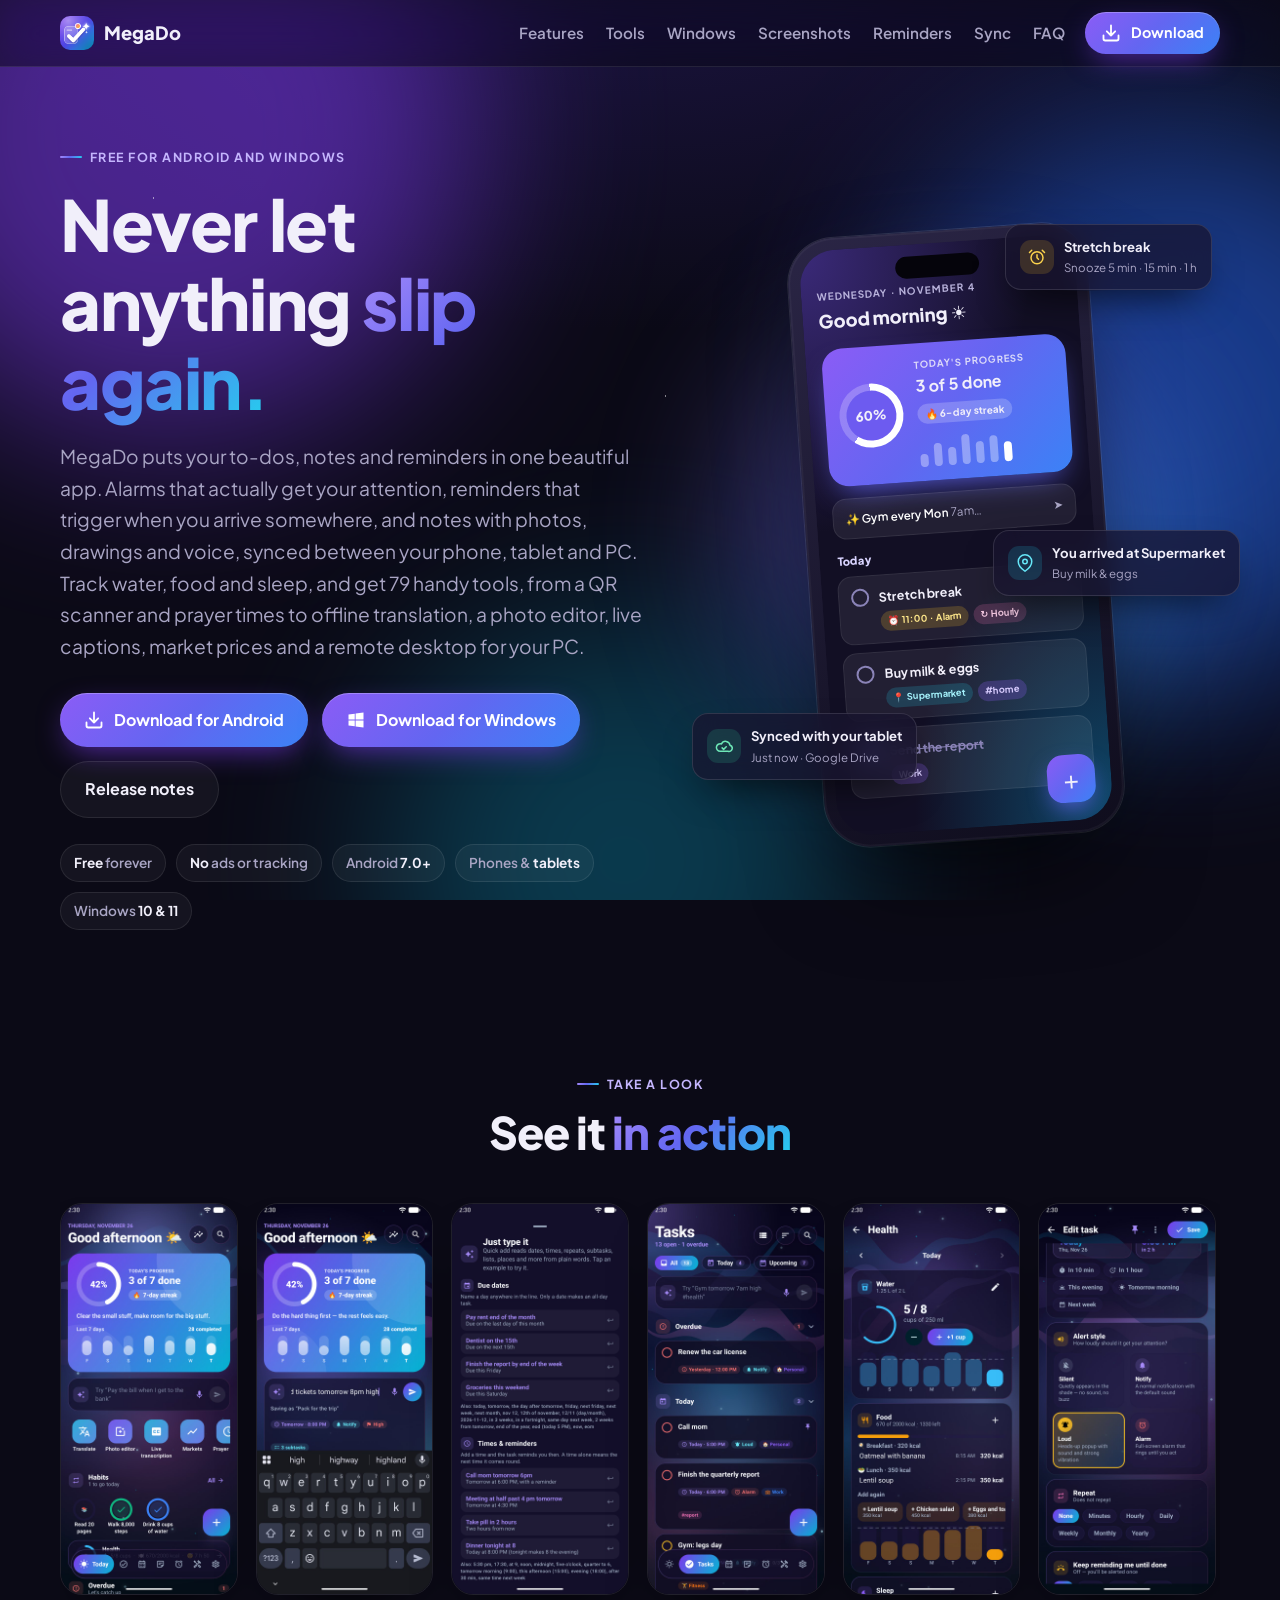
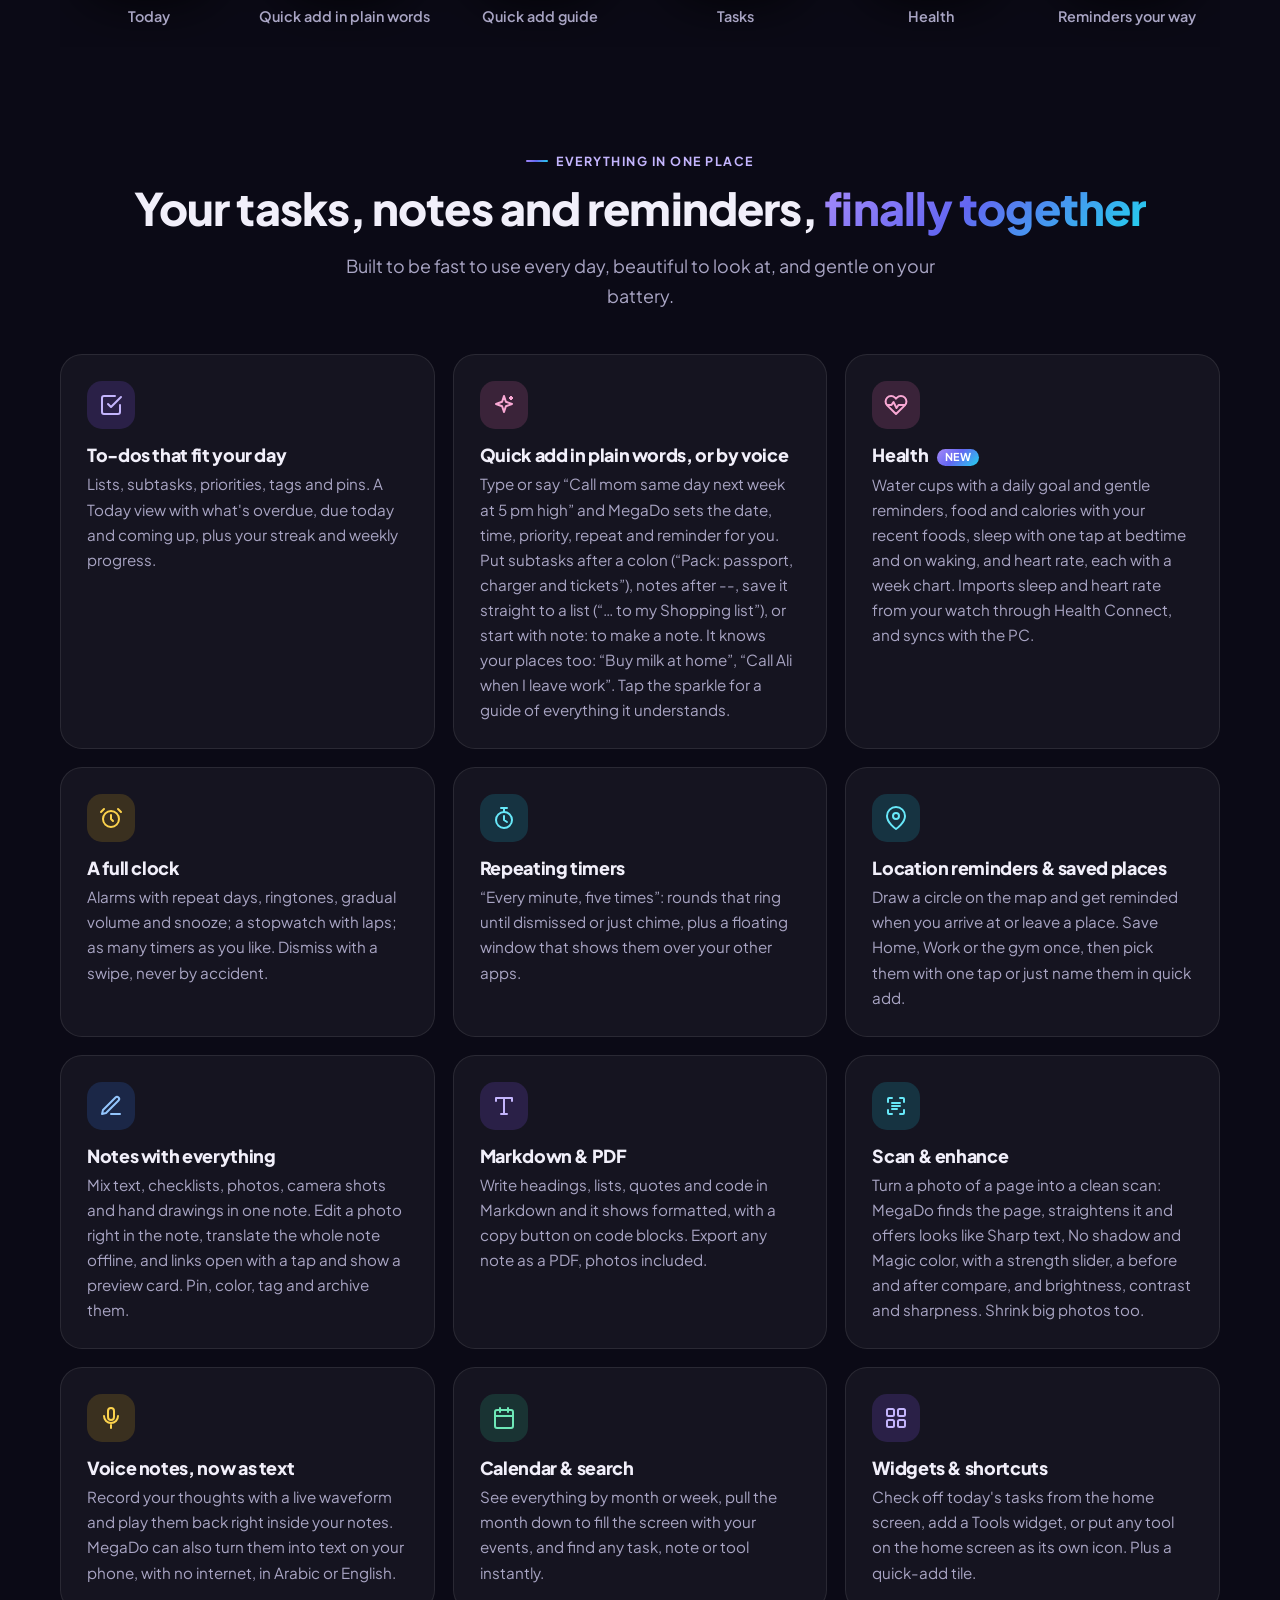
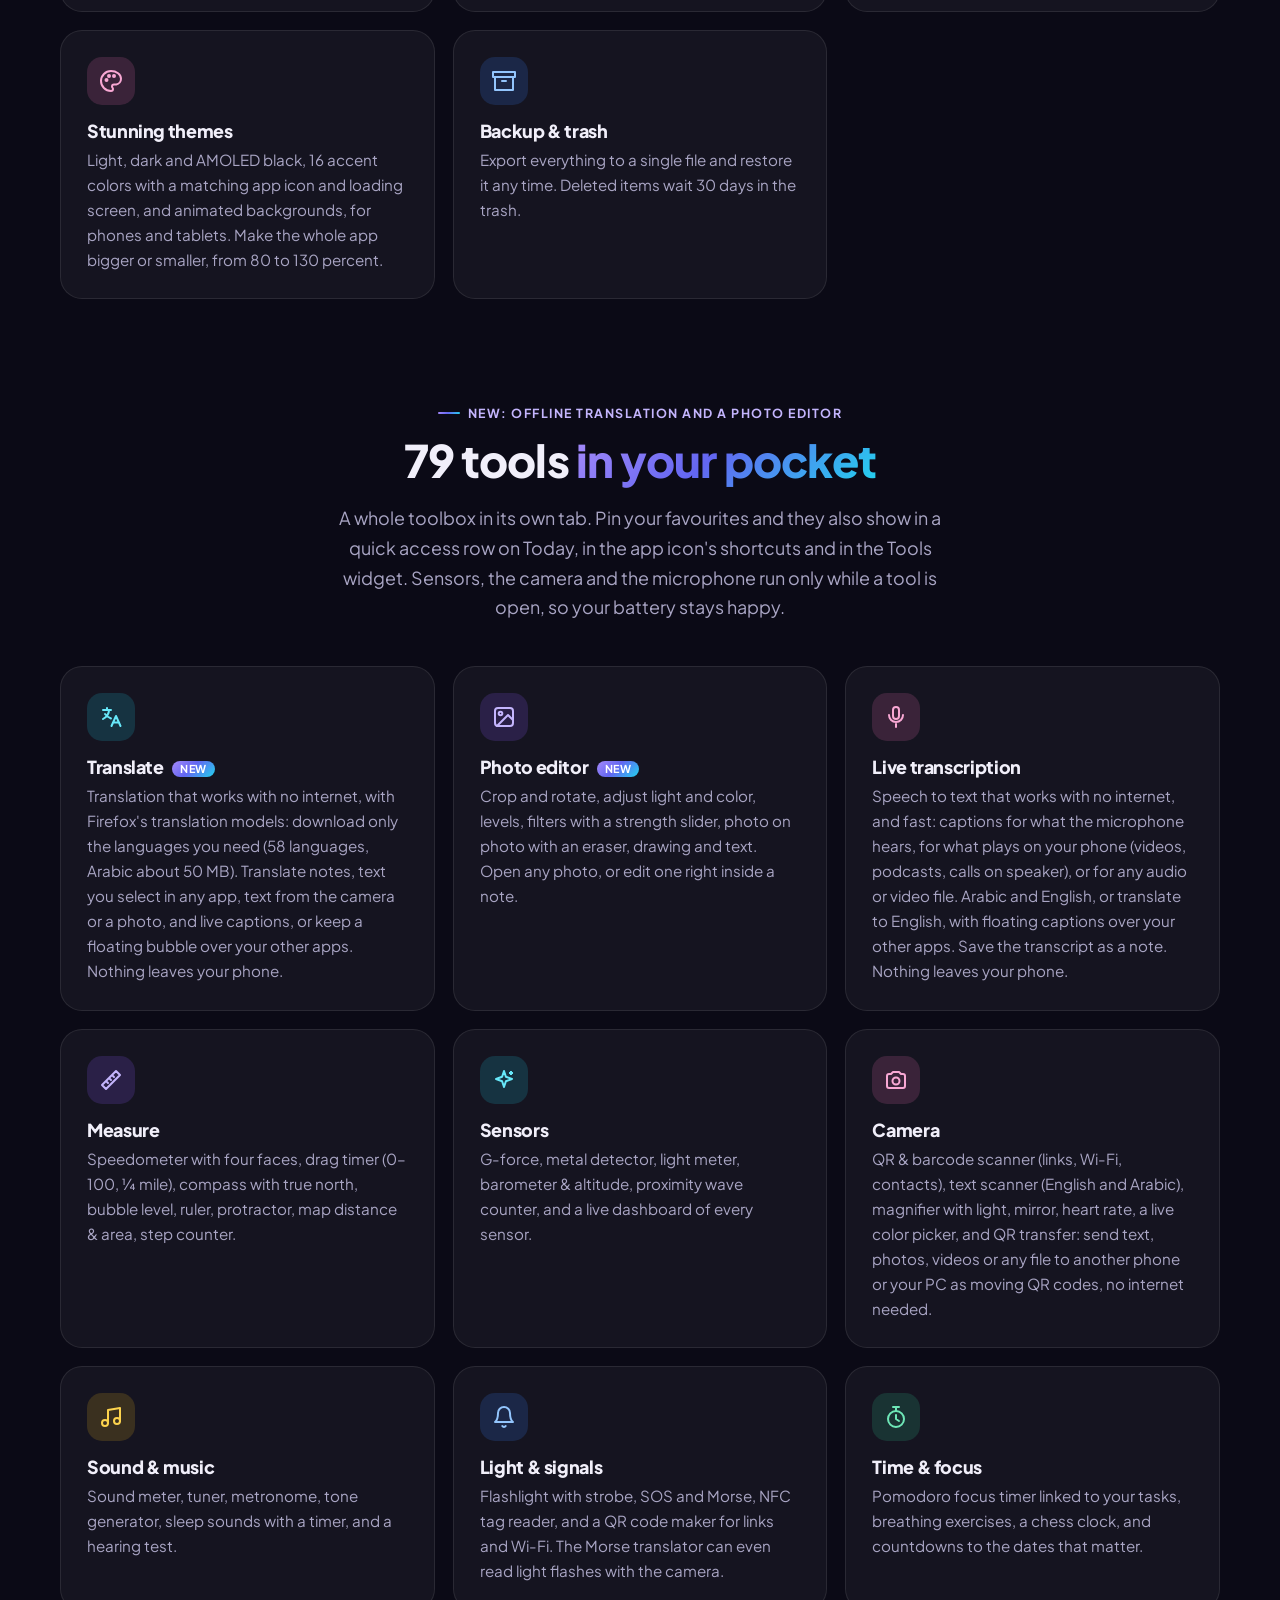
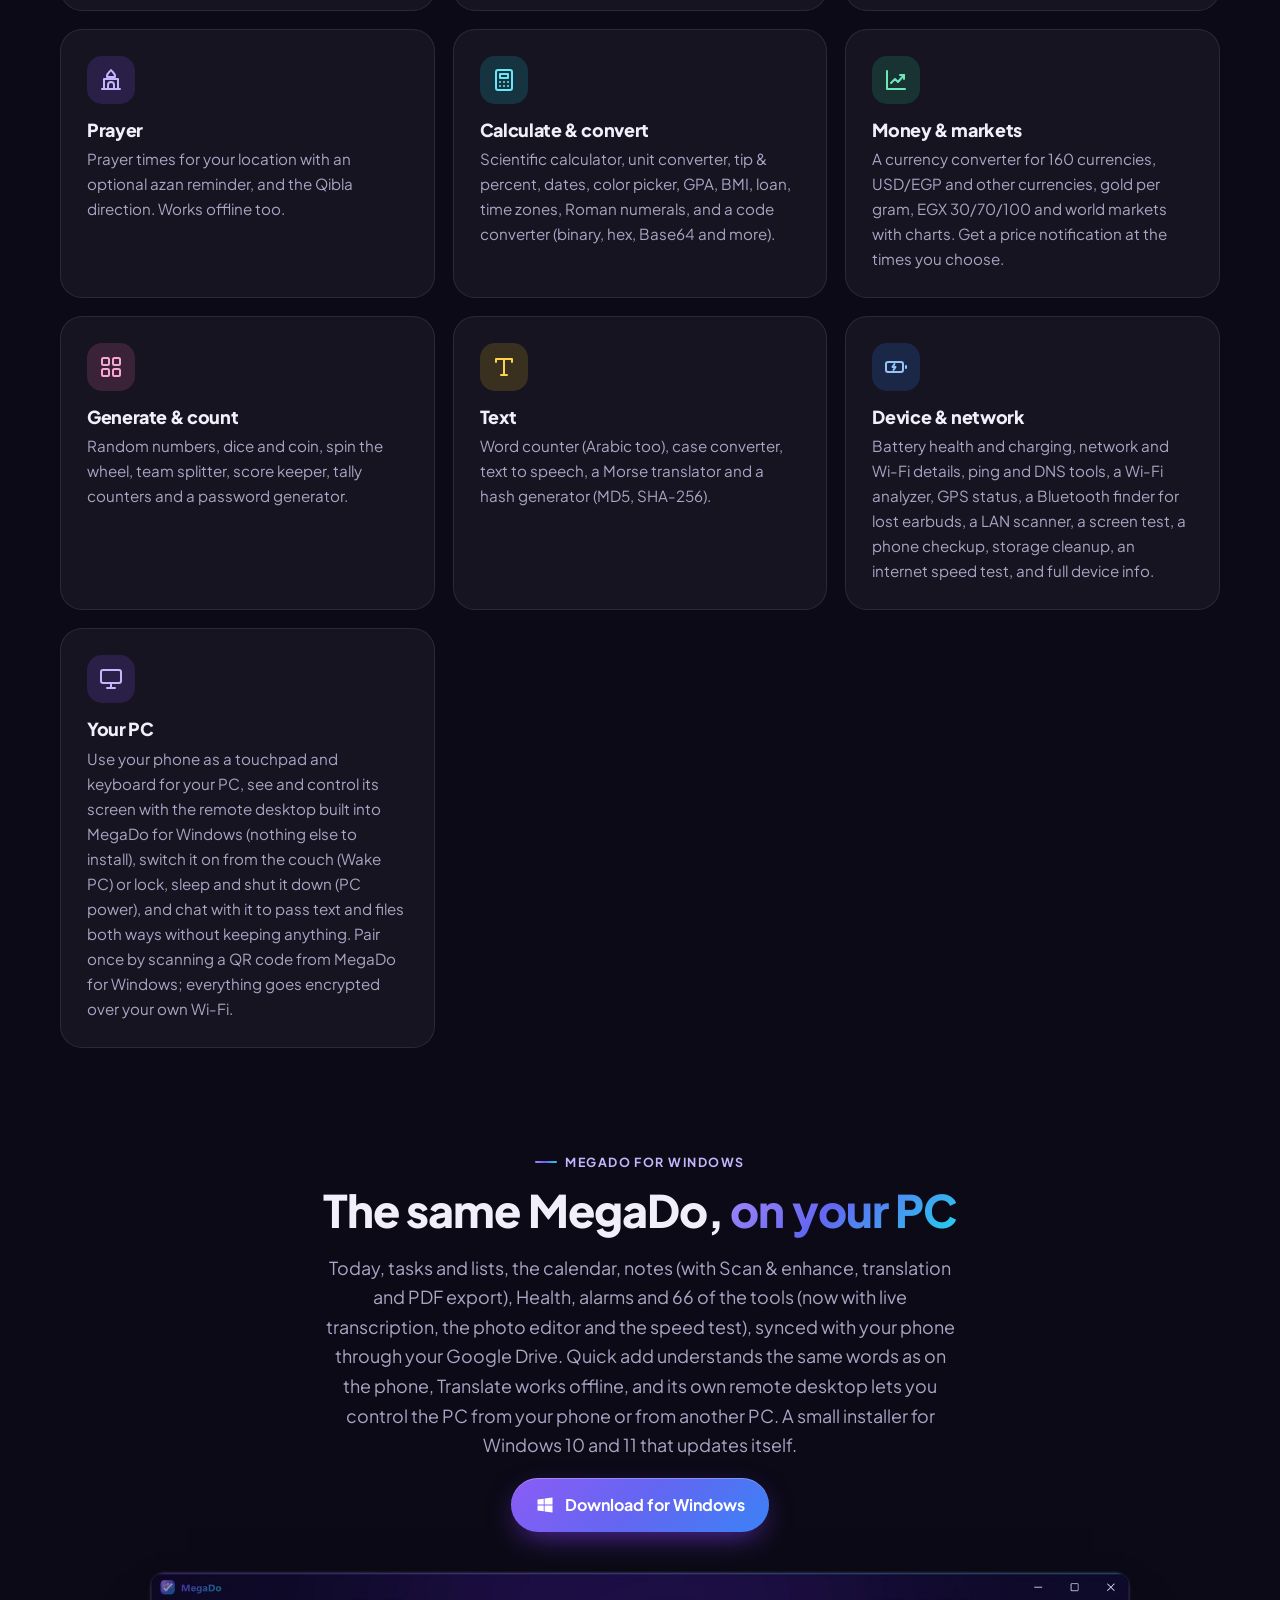
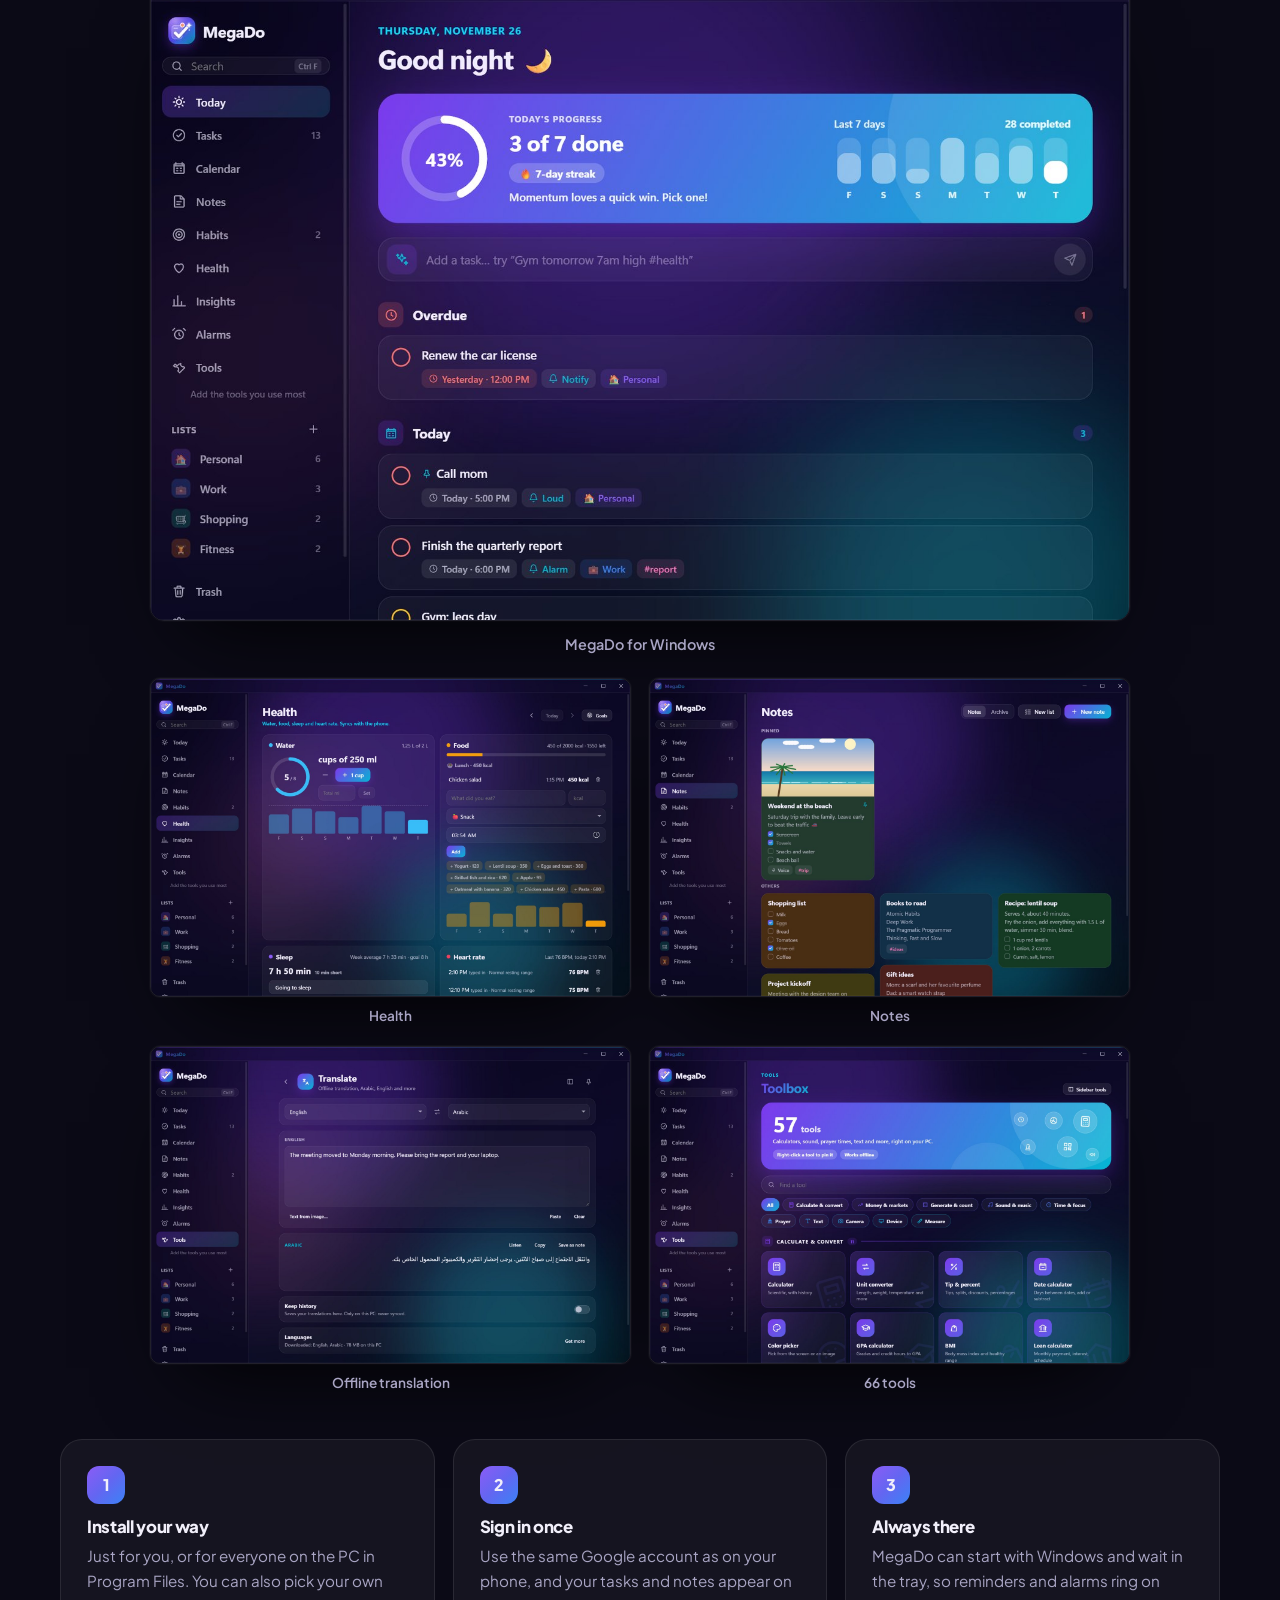
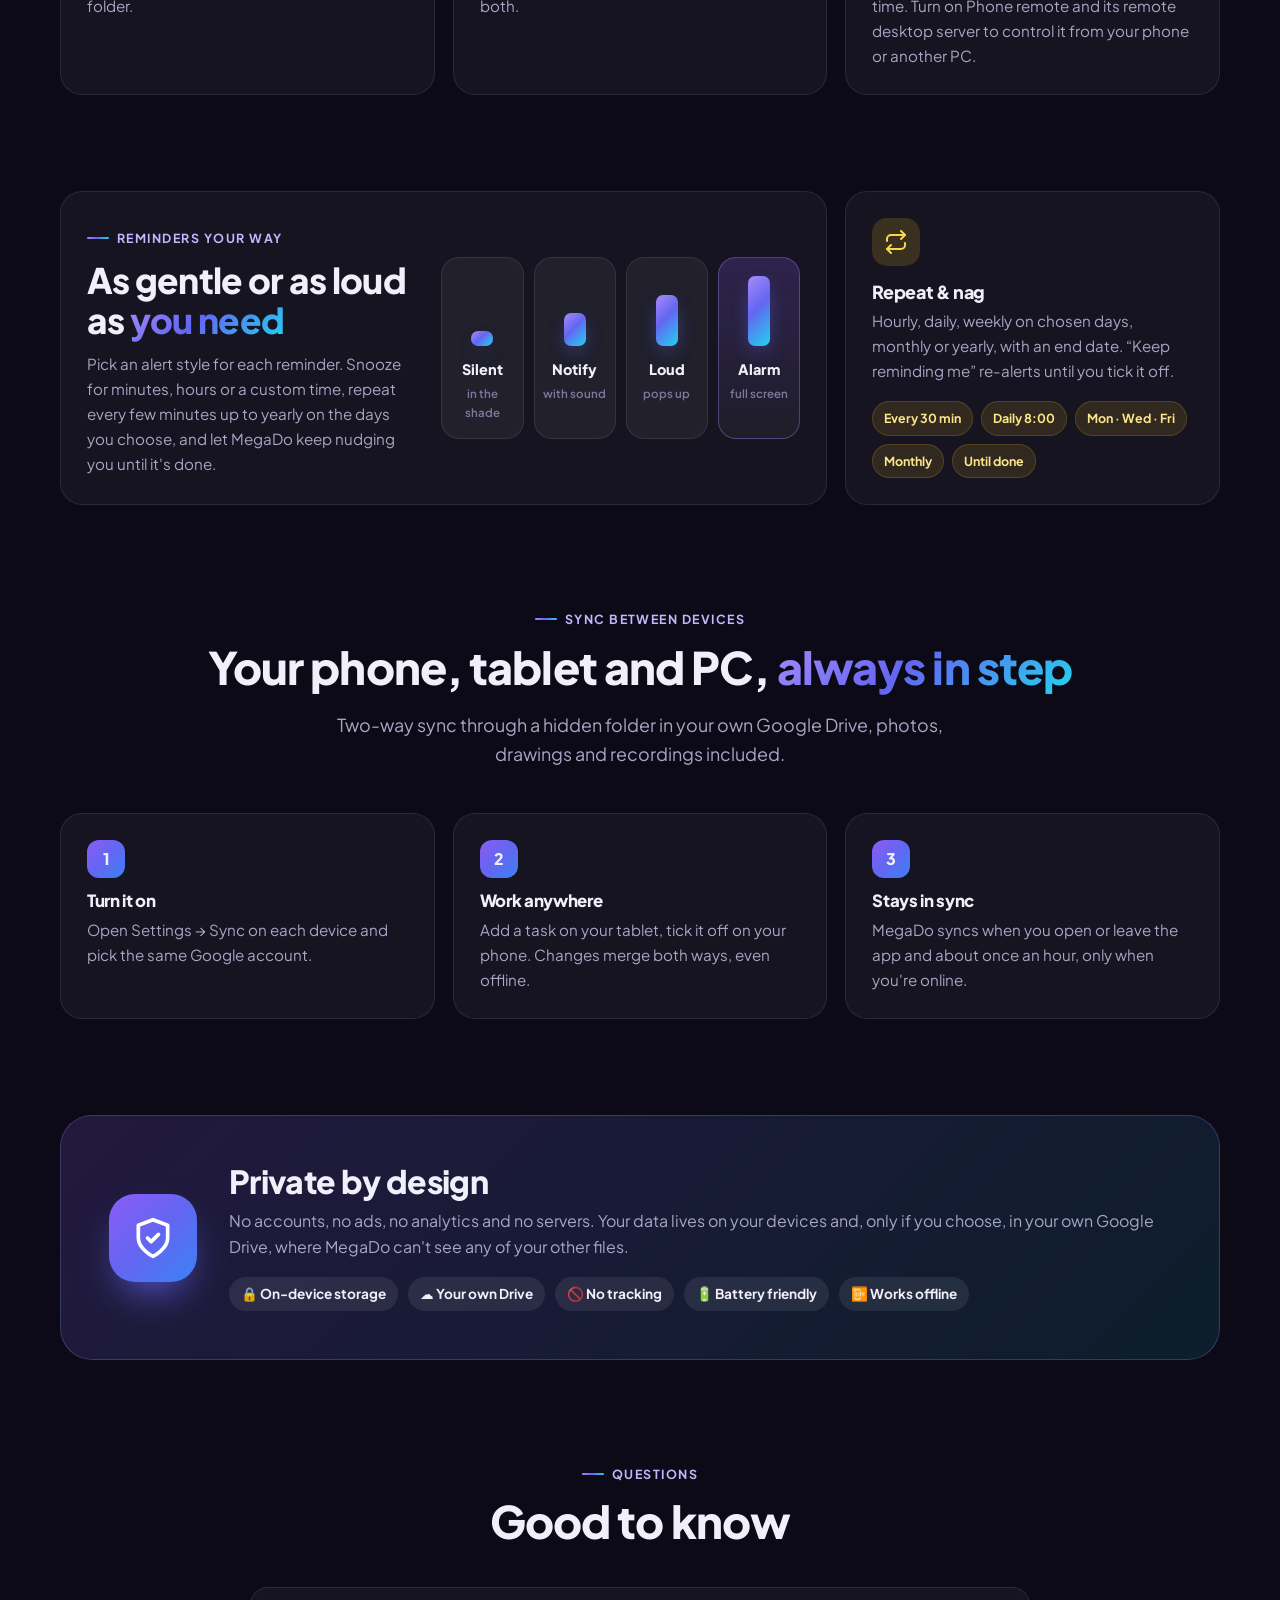
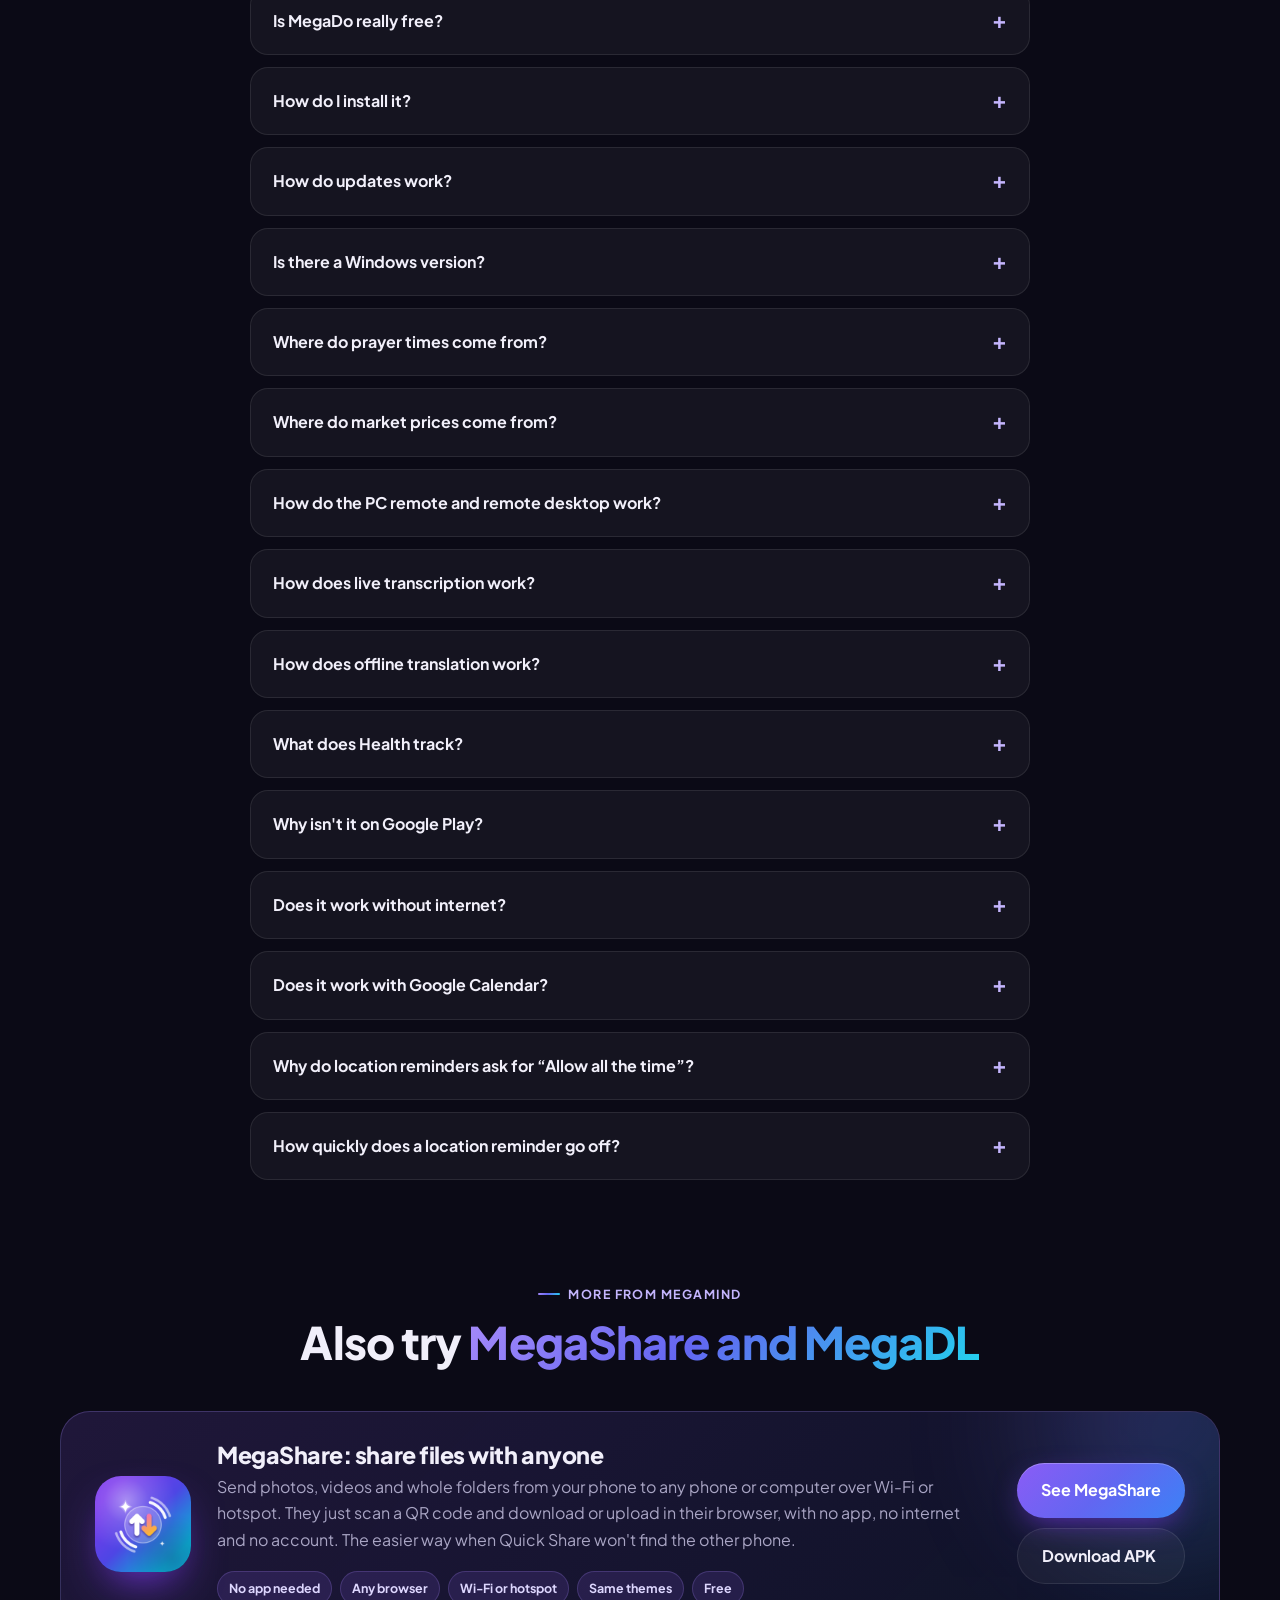
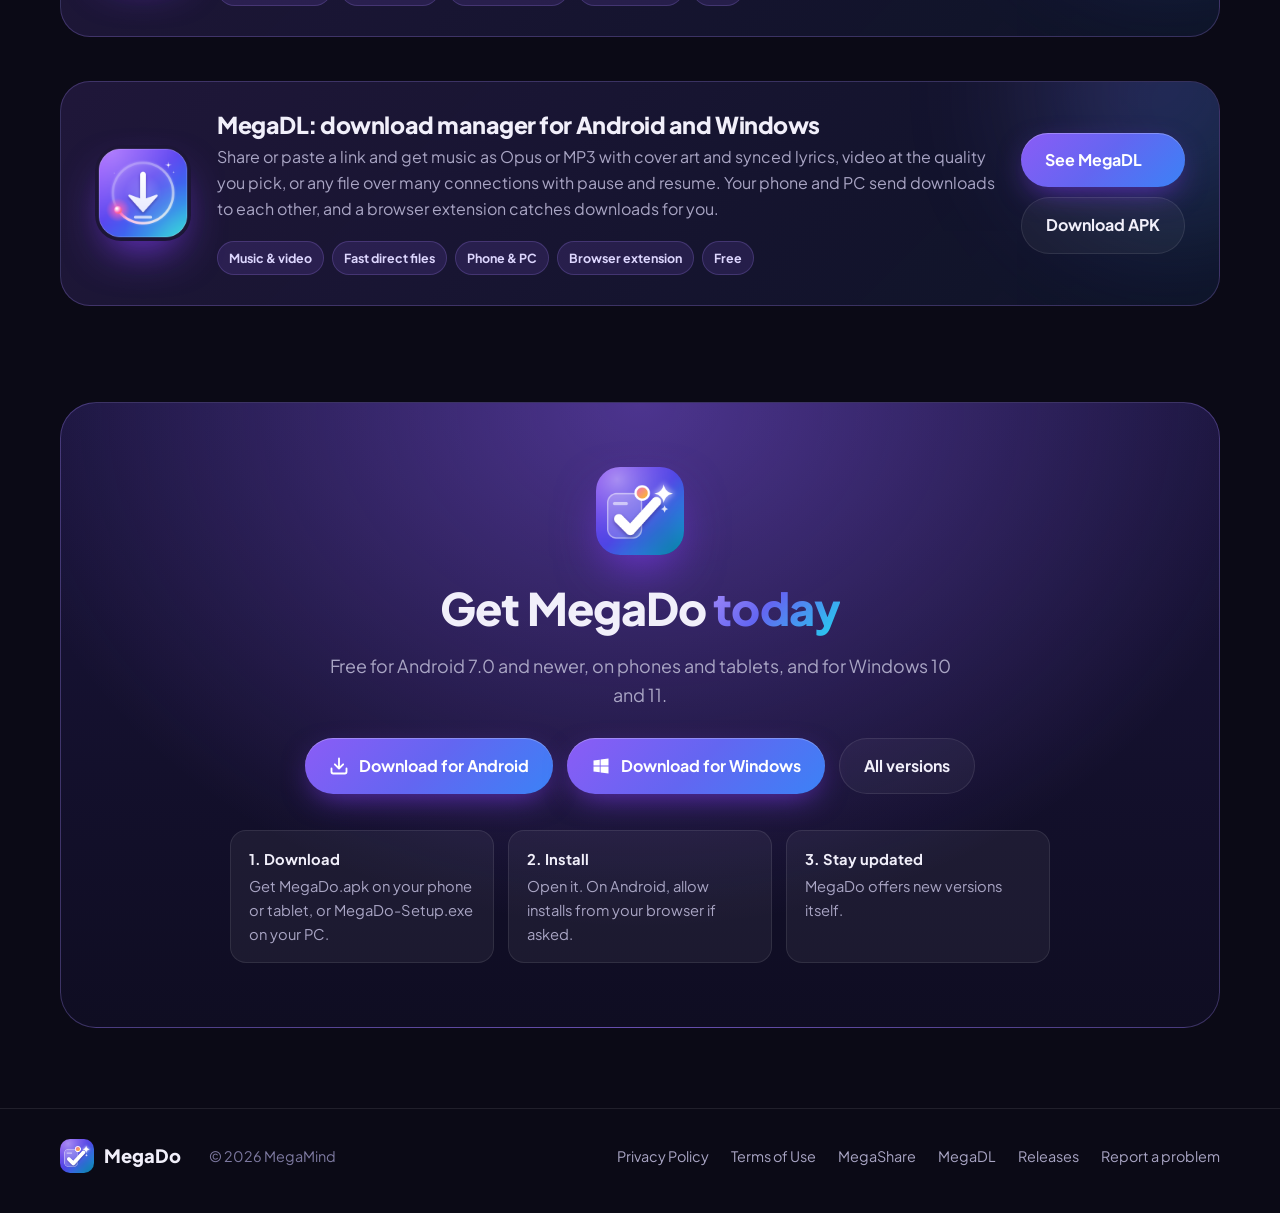
==== commit 002e453f: "Windows: 66 tools (live transcription, photo editor, speed test and more); live transcription FAQ me" ====
--- a/index.html
+++ b/index.html
@@ -190,7 +190,7 @@
     {
      "@type": "ImageObject",
      "url": "https://megamind2999.github.io/MegaDoApk/screenshots/windows-tools.jpg",
-     "caption": "MegaDo for Windows: 57 tools"
+     "caption": "MegaDo for Windows: 66 tools"
     }
    ],
    "featureList": [
@@ -286,7 +286,7 @@
    "name": "Is there a Windows version?",
    "acceptedAnswer": {
     "@type": "Answer",
-    "text": "Yes. Download MegaDo for Windows (Windows 10 and 11). The installer lets you install it just for you, or for everyone on the PC in Program Files (that needs admin rights), and lets you choose the folder. It has Today, tasks and lists, the calendar, notes, alarms, reminders and 57 of the tools, and stays in step with your phone through the same Google Drive sync: sign in with the same Google account on both. Reminders and the optional azan ring on the PC while MegaDo runs; it can start with Windows and wait in the tray. Location reminders ring on your phone. It updates itself like the Android app."
+    "text": "Yes. Download MegaDo for Windows (Windows 10 and 11). The installer lets you install it just for you, or for everyone on the PC in Program Files (that needs admin rights), and lets you choose the folder. It has Today, tasks and lists, the calendar, notes, alarms, reminders and 66 of the tools, and stays in step with your phone through the same Google Drive sync: sign in with the same Google account on both. Reminders and the optional azan ring on the PC while MegaDo runs; it can start with Windows and wait in the tray. Location reminders ring on your phone. It updates itself like the Android app."
    }
   },
   {
@@ -318,7 +318,7 @@
    "name": "How does live transcription work?",
    "acceptedAnswer": {
     "@type": "Answer",
-    "text": "Open Tools → Live transcription and download a speech model once (Tiny, Base or Small; Small is best for Arabic). From then on MegaDo turns speech into text on your phone with no internet: from the microphone, from what plays on the phone (Android 10 and newer), or from an audio or video file. Captions can float over other apps while you watch. The same models can transcribe your voice notes. No audio or text is ever sent anywhere."
+    "text": "Open Tools → Live transcription and download a speech model once (Tiny, Base or Small; Small is best for Arabic). From then on MegaDo turns speech into text on your phone with no internet: from the microphone, from what plays on the phone (Android 10 and newer), or from an audio or video file. Captions can float over other apps while you watch. MegaDo for Windows has it too: from the microphone, from what plays on the PC, or from a file, with captions that float over other windows. The same models can transcribe your voice notes. No audio or text is ever sent anywhere."
    }
   },
   {
@@ -575,7 +575,7 @@
   <section id="windows" class="center reveal">
     <span class="eyebrow">MegaDo for Windows</span>
     <h2>The same MegaDo, <span class="grad-text">on your PC</span></h2>
-    <p class="lead">Today, tasks and lists, the calendar, notes (with Scan &amp; enhance, translation and PDF export), Health, alarms and 57 of the tools, synced with your phone through your Google Drive. Quick add understands the same words as on the phone, Translate works offline, and its own remote desktop lets you control the PC from your phone or from another PC. A small installer for Windows 10 and 11 that updates itself.</p>
+    <p class="lead">Today, tasks and lists, the calendar, notes (with Scan &amp; enhance, translation and PDF export), Health, alarms and 66 of the tools (now with live transcription, the photo editor and the speed test), synced with your phone through your Google Drive. Quick add understands the same words as on the phone, Translate works offline, and its own remote desktop lets you control the PC from your phone or from another PC. A small installer for Windows 10 and 11 that updates itself.</p>
     <div class="actions" style="justify-content:center">
       <a class="btn" href="https://github.com/MegaMind2999/MegaDoApk/releases/latest/download/MegaDo-Setup.exe"><svg viewBox="0 0 24 24"><use href="#i-win"/></svg>Download for Windows</a>
     </div>
@@ -585,7 +585,7 @@
     <figure class="desk-shot"><img src="screenshots/windows-health.jpg" alt="MegaDo for Windows: Health page with water, food, sleep and heart rate" width="1600" height="1058" loading="lazy"><figcaption>Health</figcaption></figure>
     <figure class="desk-shot"><img src="screenshots/windows-notes.jpg" alt="MegaDo for Windows: notes with photos, checklists and colors" width="1600" height="1058" loading="lazy"><figcaption>Notes</figcaption></figure>
     <figure class="desk-shot"><img src="screenshots/windows-translate.jpg" alt="MegaDo for Windows: Translate tool, English to Arabic with no internet" width="1600" height="1058" loading="lazy"><figcaption>Offline translation</figcaption></figure>
-    <figure class="desk-shot"><img src="screenshots/windows-tools.jpg" alt="MegaDo for Windows: Toolbox with 57 tools" width="1600" height="1058" loading="lazy"><figcaption>57 tools</figcaption></figure>
+    <figure class="desk-shot"><img src="screenshots/windows-tools.jpg" alt="MegaDo for Windows: Toolbox" width="1600" height="1058" loading="lazy"><figcaption>66 tools</figcaption></figure>
   </div>
   <div class="steps">
     <div class="step reveal"><h3>Install your way</h3><p>Just for you, or for everyone on the PC in Program Files. You can also pick your own folder.</p></div>
@@ -642,11 +642,11 @@
     <details><summary>Is MegaDo really free?</summary><p>Yes. It's free, with no ads, no subscriptions and no in-app purchases.</p></details>
     <details><summary>How do I install it?</summary><p>Download <a href="https://github.com/MegaMind2999/MegaDoApk/releases/latest/download/MegaDo.apk">MegaDo.apk</a> on your Android phone or tablet and open it. If Android asks, allow installing apps from your browser or file manager.</p></details>
     <details><summary>How do updates work?</summary><p>MegaDo checks for a new version once a day and offers to download and install it for you. You can also check any time in Settings → Updates. Your tasks and notes are always kept.</p></details>
-    <details><summary>Is there a Windows version?</summary><p>Yes. <a href="https://github.com/MegaMind2999/MegaDoApk/releases/latest/download/MegaDo-Setup.exe">Download MegaDo for Windows</a> (Windows 10 and 11). The installer lets you install it just for you, or for everyone on the PC in Program Files (that needs admin rights), and lets you choose the folder. It has Today, tasks and lists, the calendar, notes, alarms, reminders and 57 of the tools, and stays in step with your phone through the same Google Drive sync: sign in with the same Google account on both. Reminders and the optional azan ring on the PC while MegaDo runs; it can start with Windows and wait in the tray. Location reminders ring on your phone. It updates itself like the Android app.</p></details>
+    <details><summary>Is there a Windows version?</summary><p>Yes. <a href="https://github.com/MegaMind2999/MegaDoApk/releases/latest/download/MegaDo-Setup.exe">Download MegaDo for Windows</a> (Windows 10 and 11). The installer lets you install it just for you, or for everyone on the PC in Program Files (that needs admin rights), and lets you choose the folder. It has Today, tasks and lists, the calendar, notes, alarms, reminders and 66 of the tools, and stays in step with your phone through the same Google Drive sync: sign in with the same Google account on both. Reminders and the optional azan ring on the PC while MegaDo runs; it can start with Windows and wait in the tray. Location reminders ring on your phone. It updates itself like the Android app.</p></details>
     <details><summary>Where do prayer times come from?</summary><p>From the free AlAdhan service, using your approximate location (rounded to about 1 km), with an on-device calculation when you're offline. The azan reminder is off until you turn it on, and costs nothing when it's off.</p></details>
     <details><summary>Where do market prices come from?</summary><p>From Yahoo Finance's public market data, fetched by the app itself with no account. Gold per gram and the Egyptian pound rates are worked out from those prices. They refresh every minute only while Markets is open. Price notifications are off until you turn them on with the bell; then MegaDo checks only the items you chose, at the times you set. Prices can be delayed, so don't use them for trading.</p></details>
     <details><summary>How do the PC remote and remote desktop work?</summary><p>In MegaDo for Windows, open Tools → Phone remote, turn it on and scan its QR code with Tools → PC remote on your phone. Your phone then works as a touchpad and keyboard for the PC over your own Wi-Fi; nothing goes through the internet. Remote desktop shows and controls the PC's screen with the remote desktop server built into MegaDo for Windows: turn it on in Phone remote, and the same QR code pairs your phone with a permanent password. To help someone once, give them a one-time password that changes after each session. Another PC with MegaDo can connect too, from Tools → Remote desktop. Install the optional “MegaDo Remote Desktop” service (one admin prompt) to also reach the sign-in and lock screens and admin prompts, even when MegaDo is closed. A PC that supports Wake-on-LAN can be switched on with Wake PC.</p></details>
-    <details><summary>How does live transcription work?</summary><p>Open Tools → Live transcription and download a speech model once (Tiny, Base or Small; Small is best for Arabic). From then on MegaDo turns speech into text on your phone with no internet: from the microphone, from what plays on the phone (Android 10 and newer), or from an audio or video file. Captions can float over other apps while you watch. The same models can transcribe your voice notes. No audio or text is ever sent anywhere.</p></details>
+    <details><summary>How does live transcription work?</summary><p>Open Tools → Live transcription and download a speech model once (Tiny, Base or Small; Small is best for Arabic). From then on MegaDo turns speech into text on your phone with no internet: from the microphone, from what plays on the phone (Android 10 and newer), or from an audio or video file. Captions can float over other apps while you watch. MegaDo for Windows has it too: from the microphone, from what plays on the PC, or from a file, with captions that float over other windows. The same models can transcribe your voice notes. No audio or text is ever sent anywhere.</p></details>
     <details><summary>How does offline translation work?</summary><p>Open Tools → Translate and download the languages you need once (58 languages; Arabic is about 50 MB). Each one works to and from English, and other pairs go through English. After that MegaDo translates on your device with no internet, using Firefox's translation models: in Translate, in notes (menu → Translate note), from text you select or share in any app, and in a floating bubble over other apps. History is off unless you turn it on, and stays on that device. On Android it needs a 64-bit phone with Android 9 or newer; MegaDo for Windows has it too.</p></details>
     <details><summary>What does Health track?</summary><p>Water (cups toward a daily goal, with optional reminders until you reach it), food and calories, sleep and heart rate, each with a week chart; open it from Today → Health. Health Connect can import sleep and heart rate from your watch and show your steps, and can optionally receive the heart-rate readings you take. Everything stays on your devices and in your own Google Drive if you sync. It isn't a medical device.</p></details>
     <details><summary>Why isn't it on Google Play?</summary><p>MegaDo is published directly as an APK on this site and its GitHub releases page.</p></details>
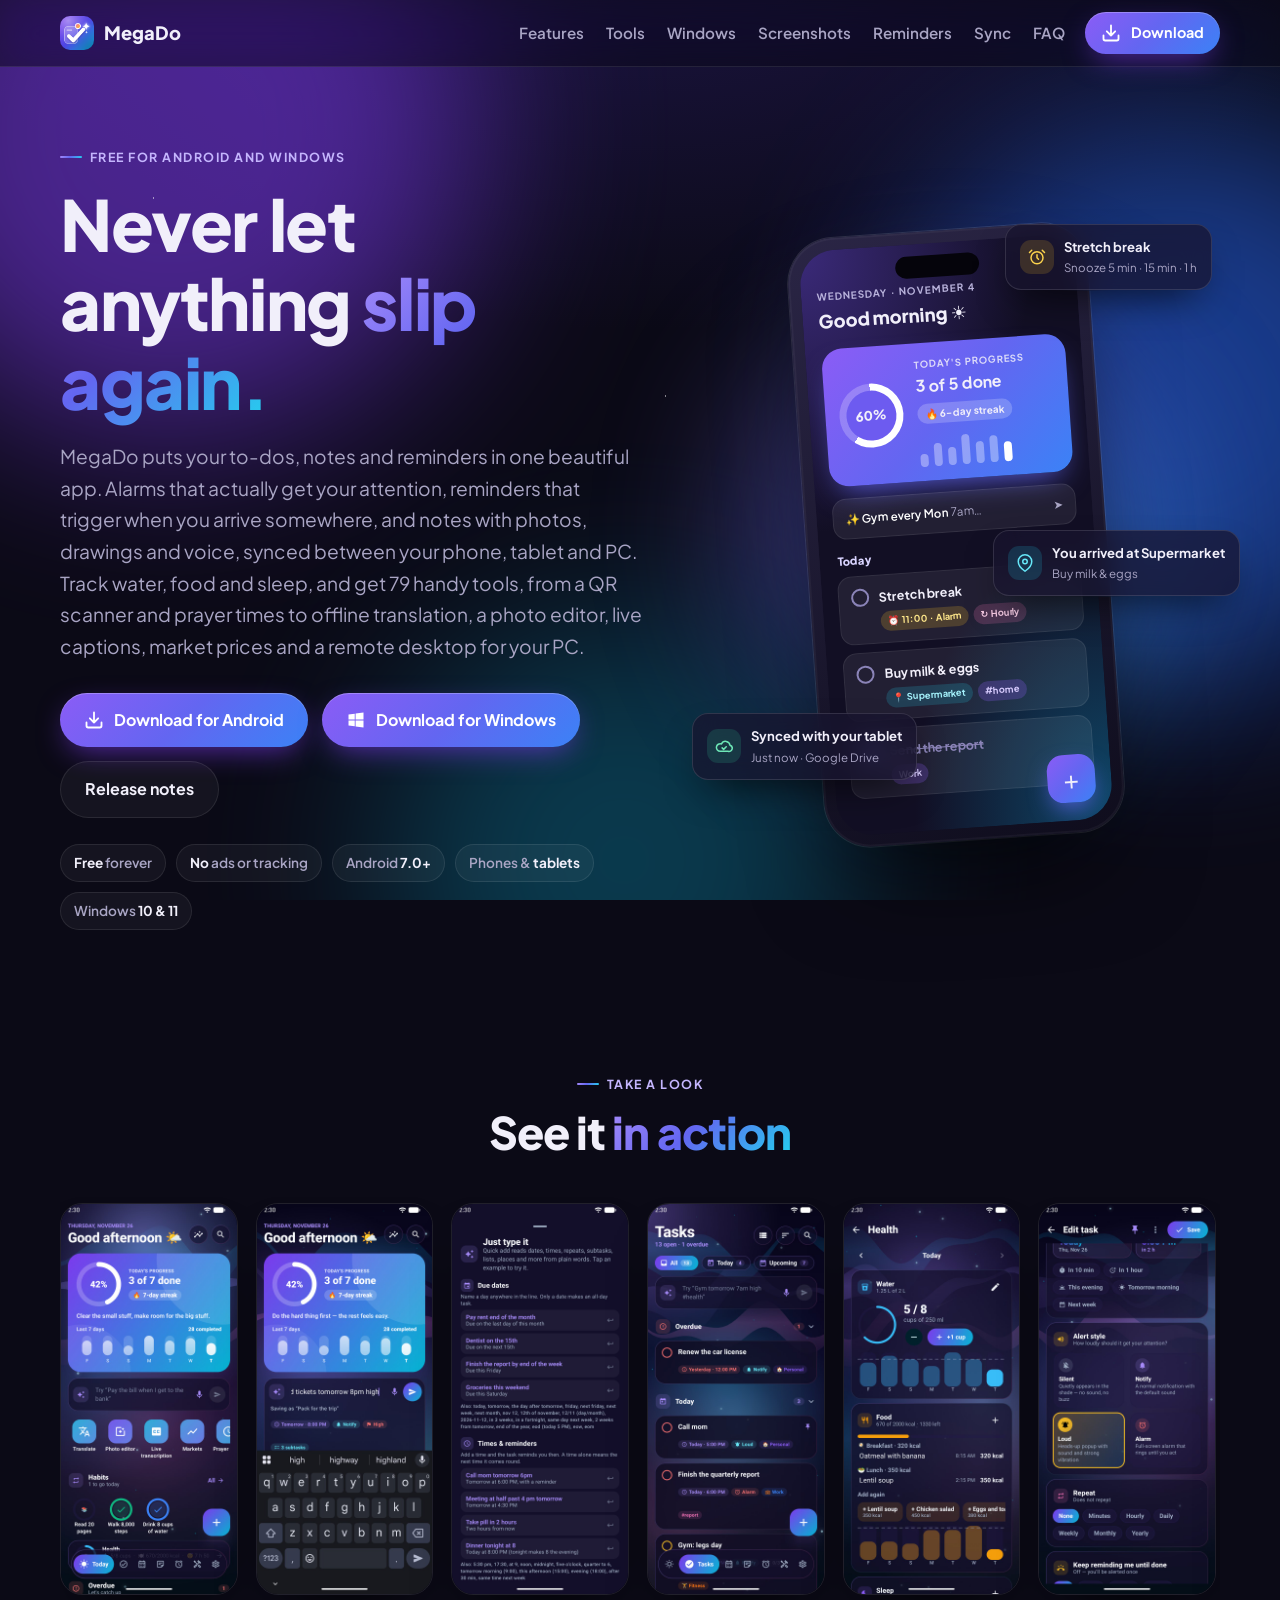
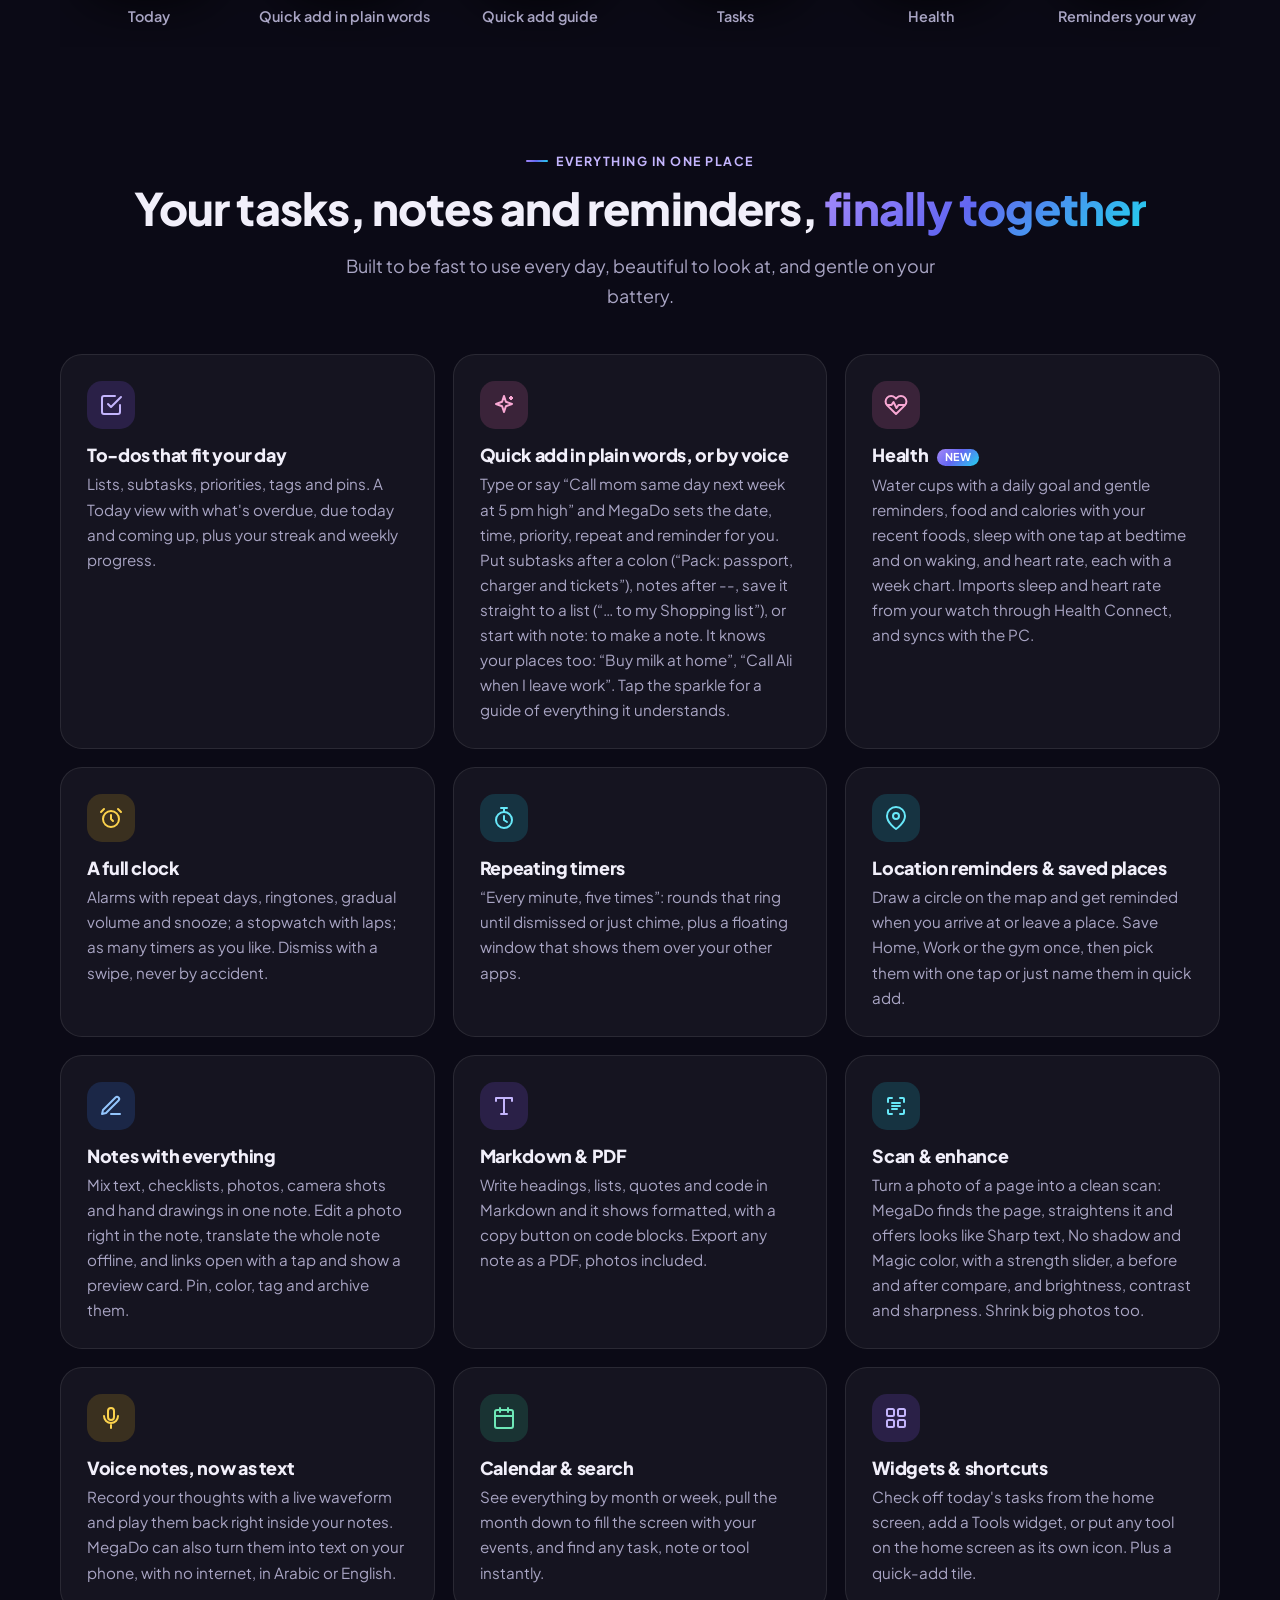
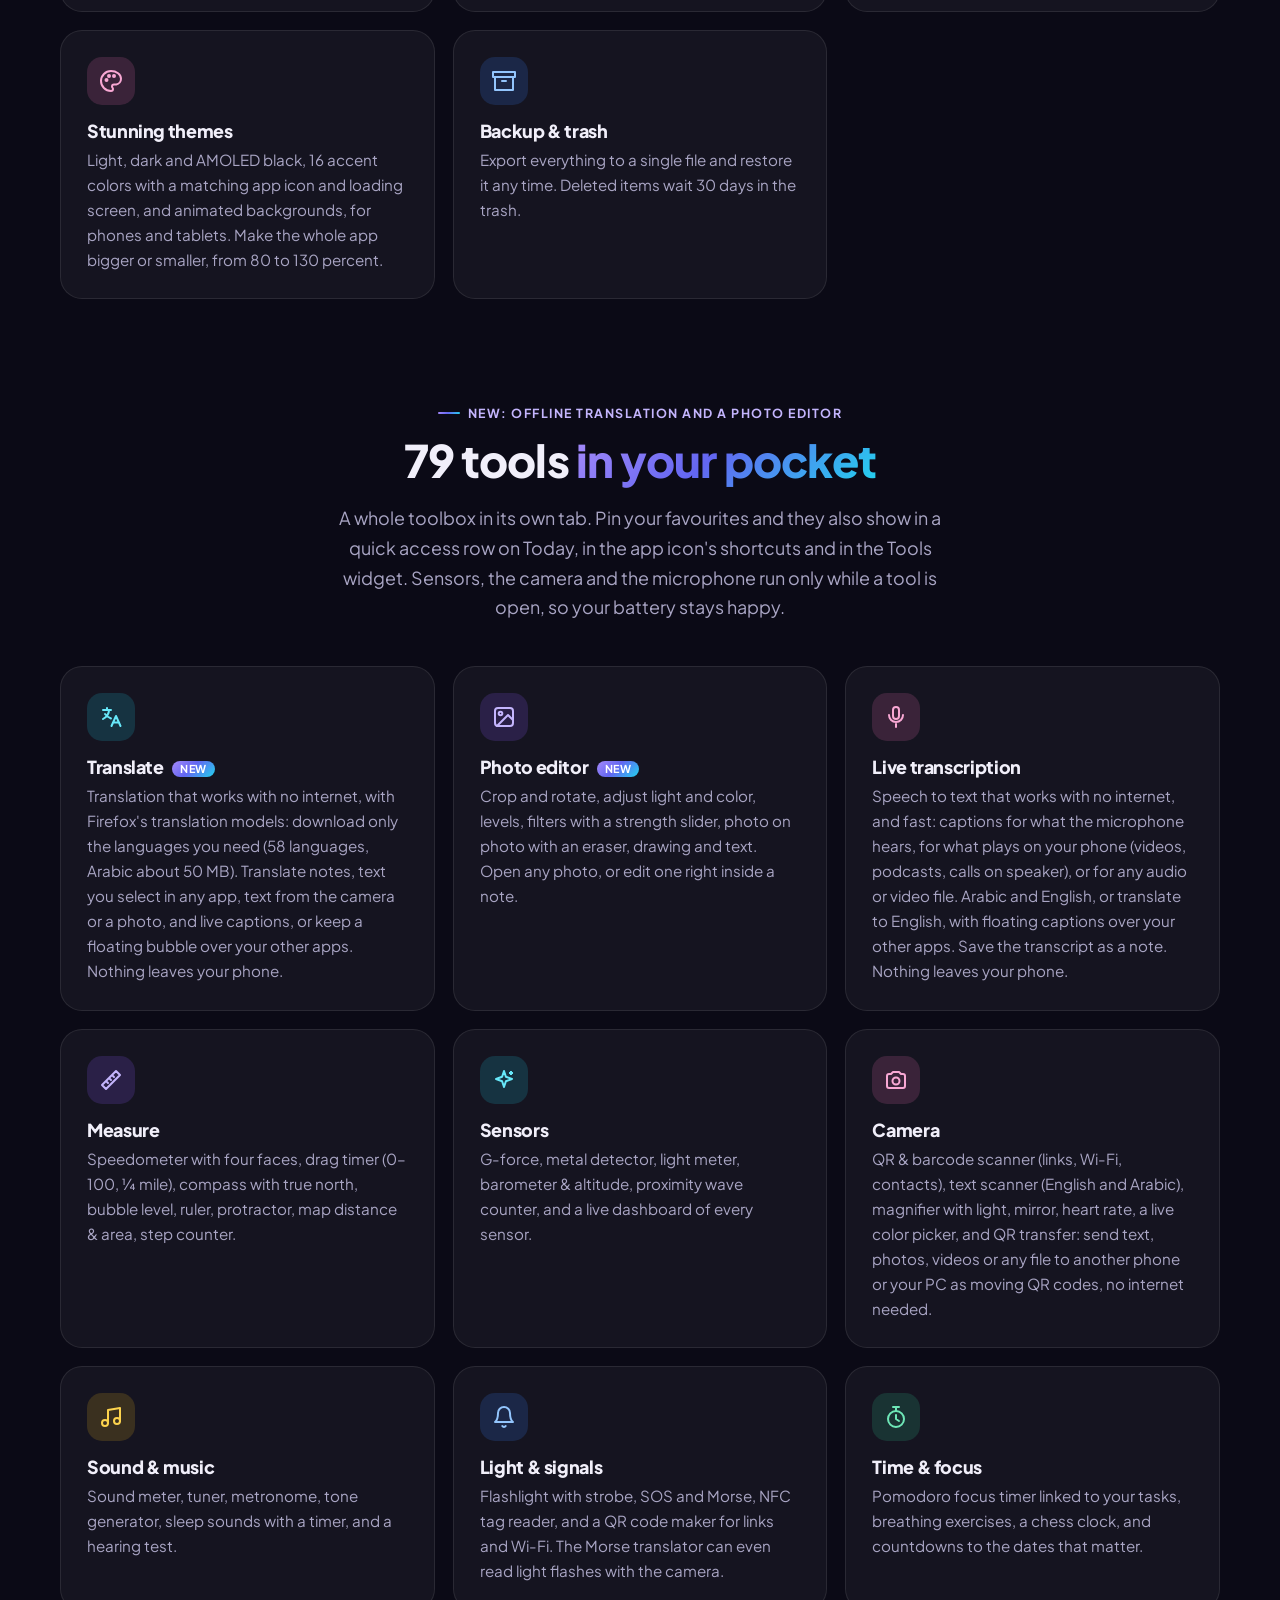
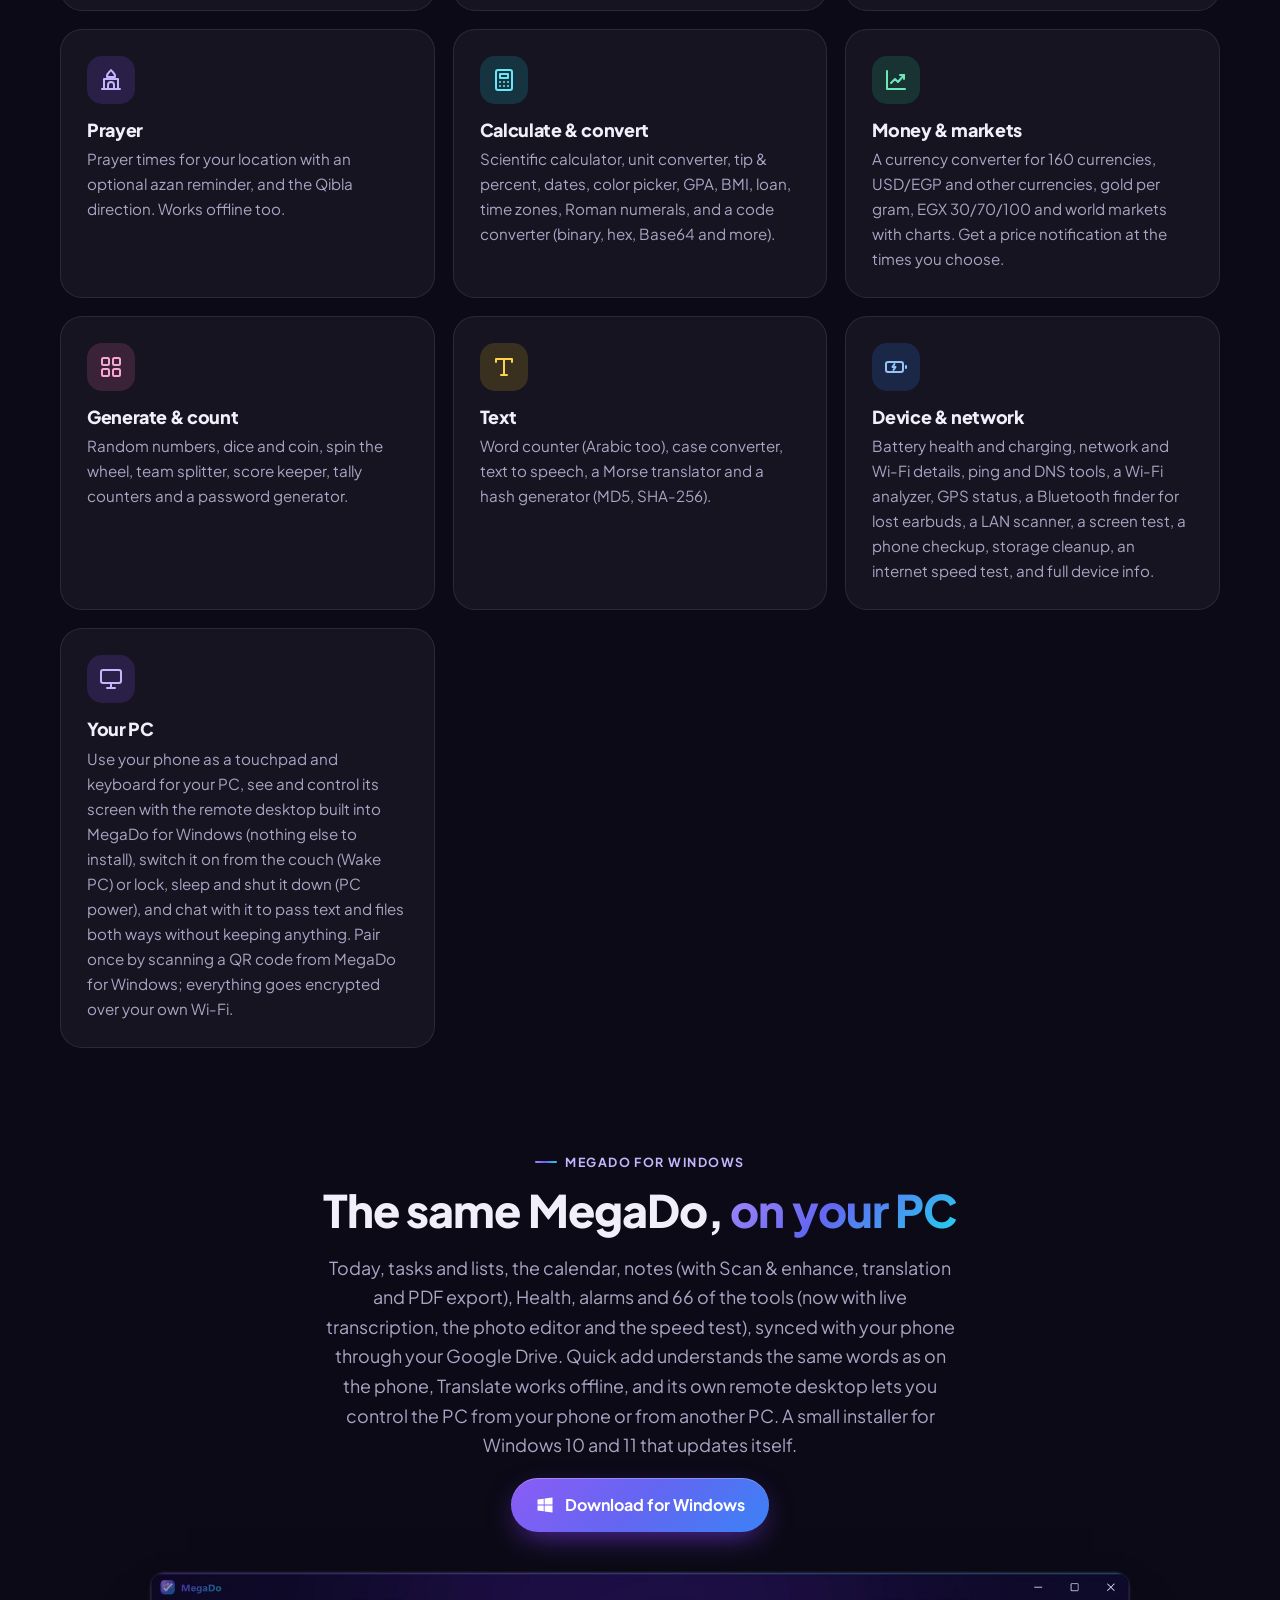
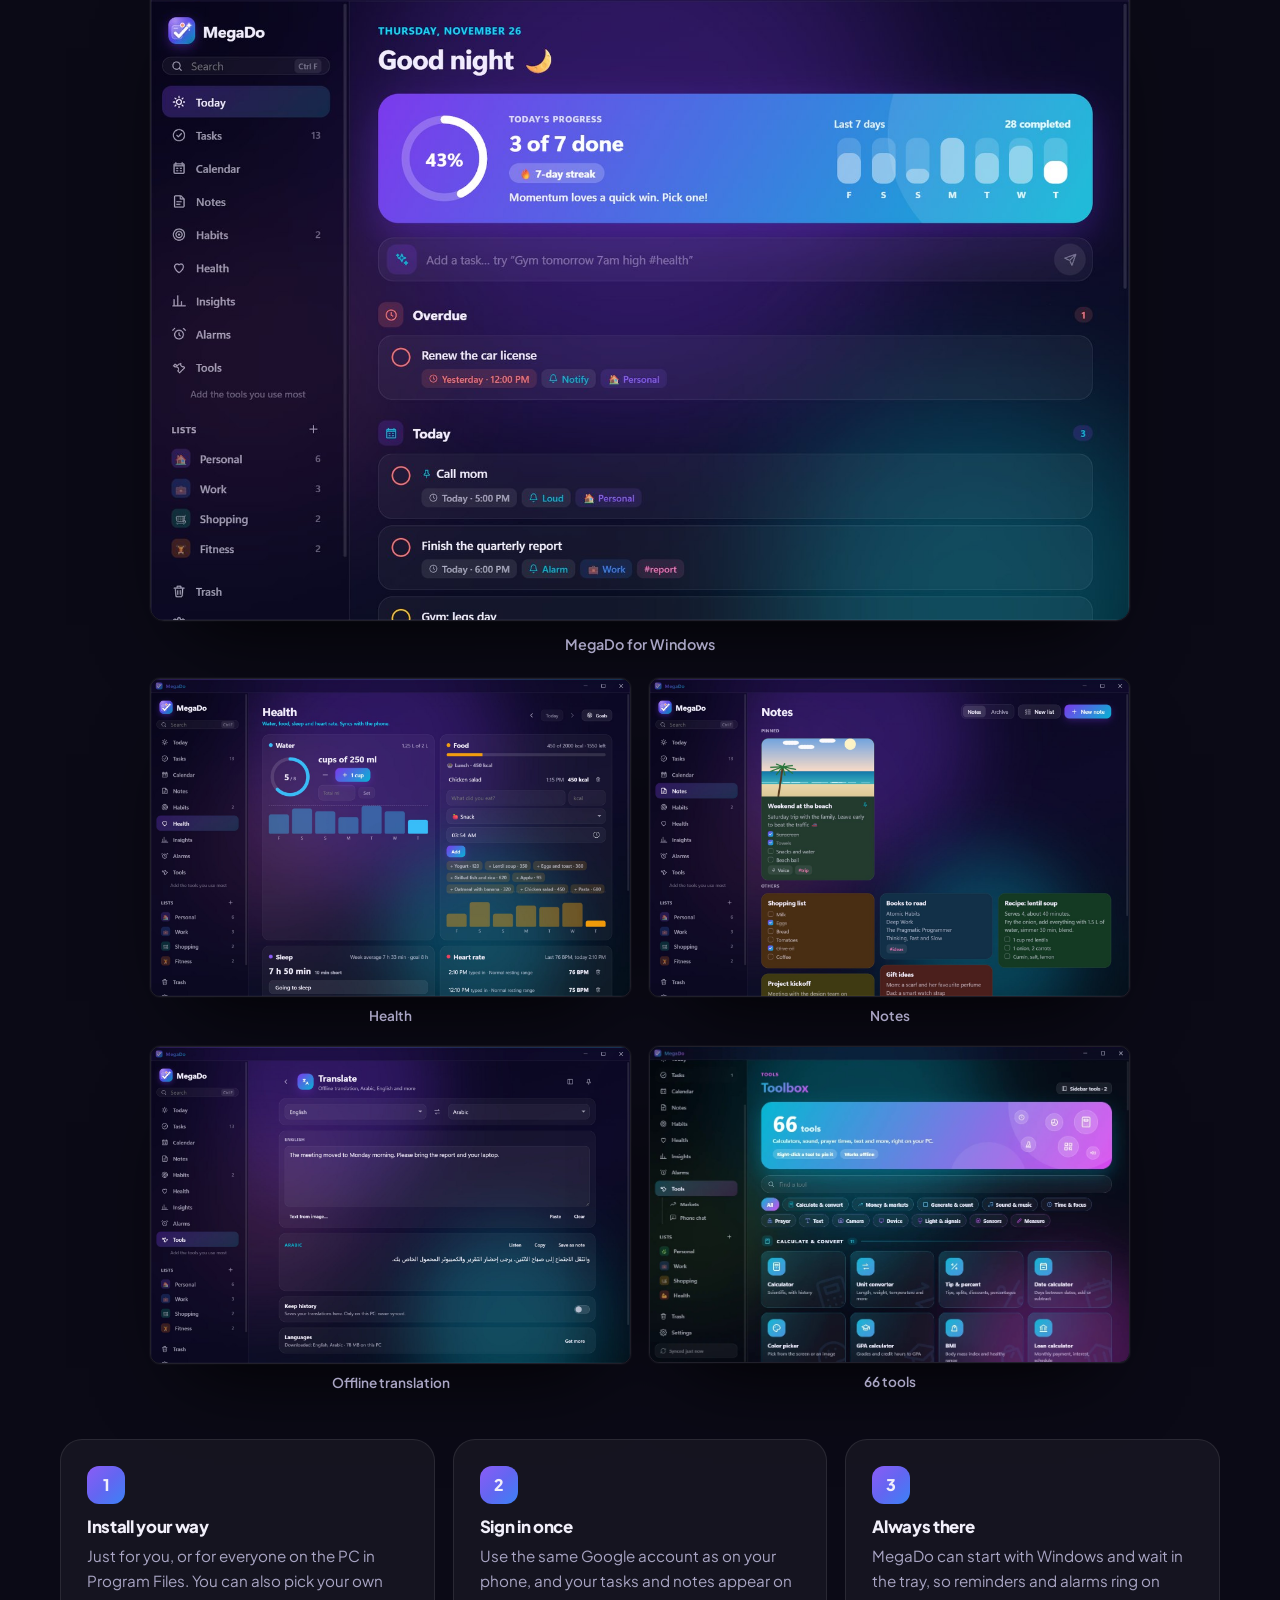
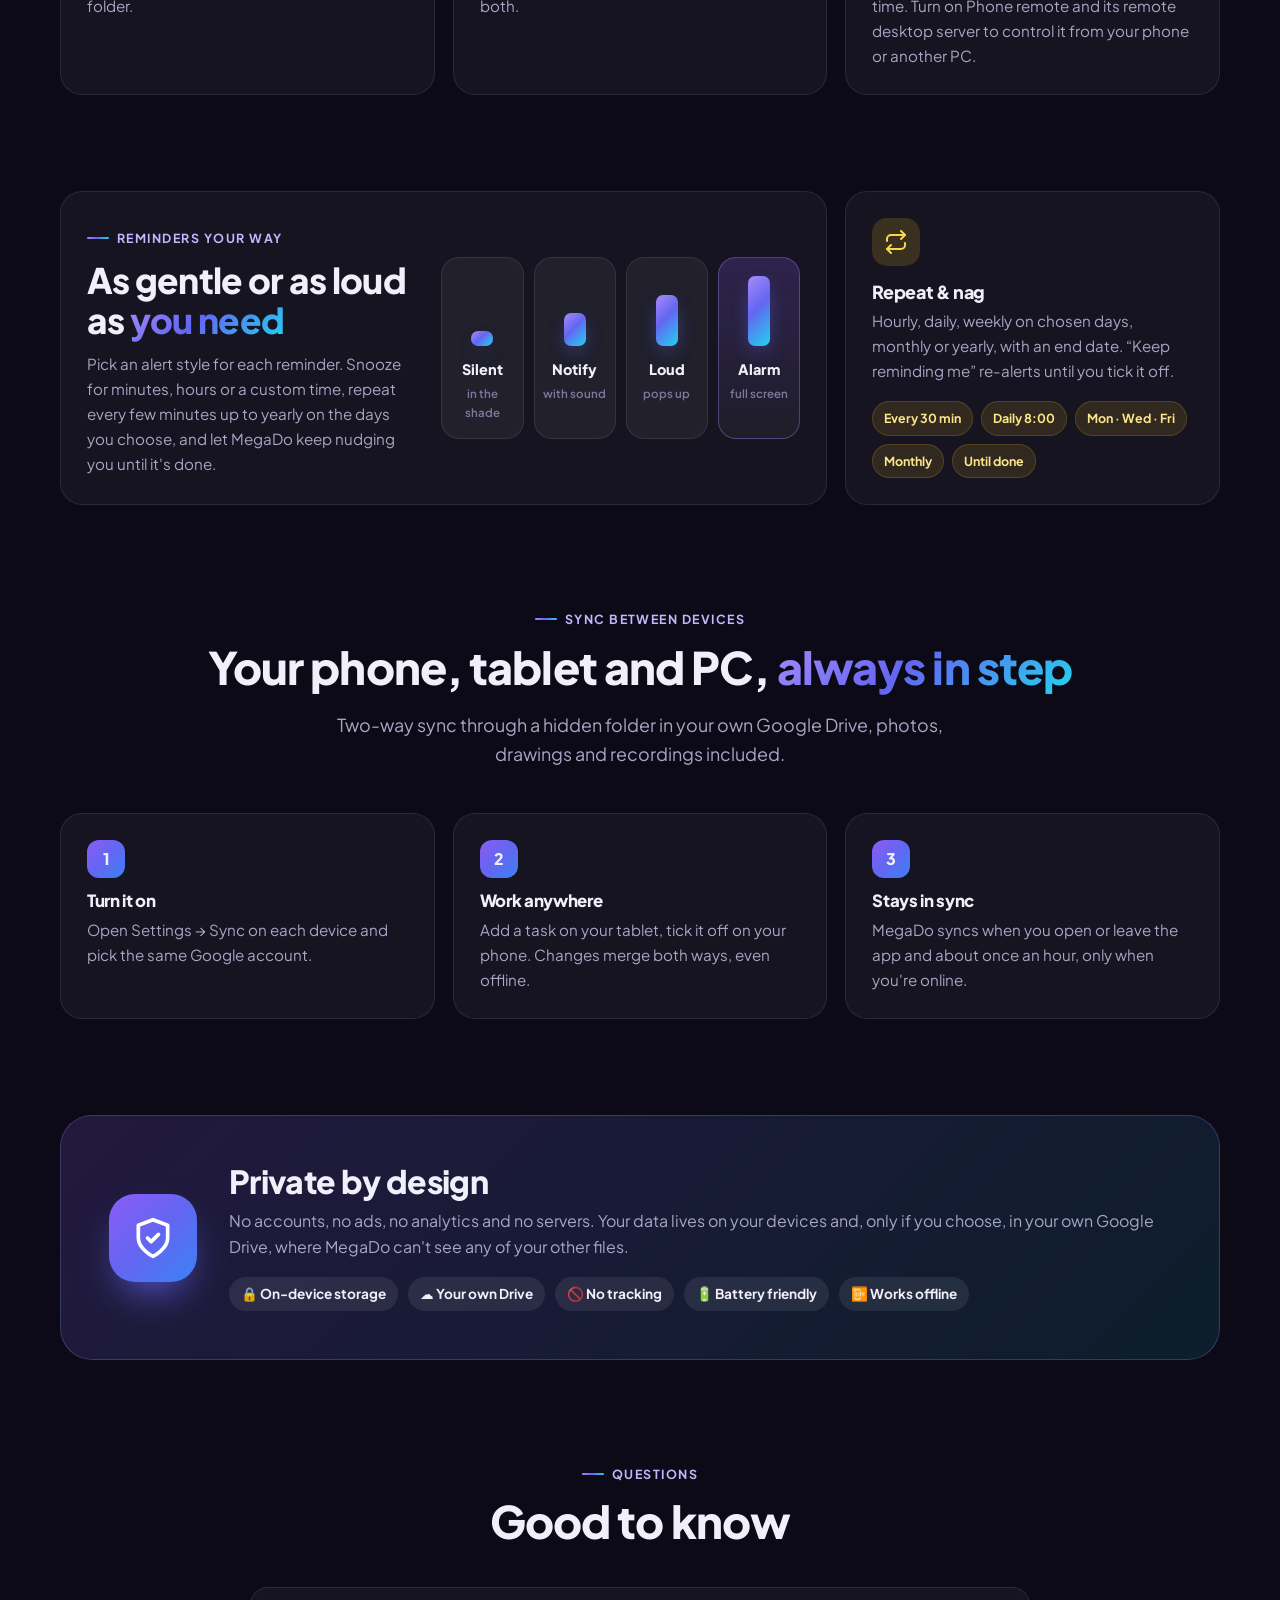
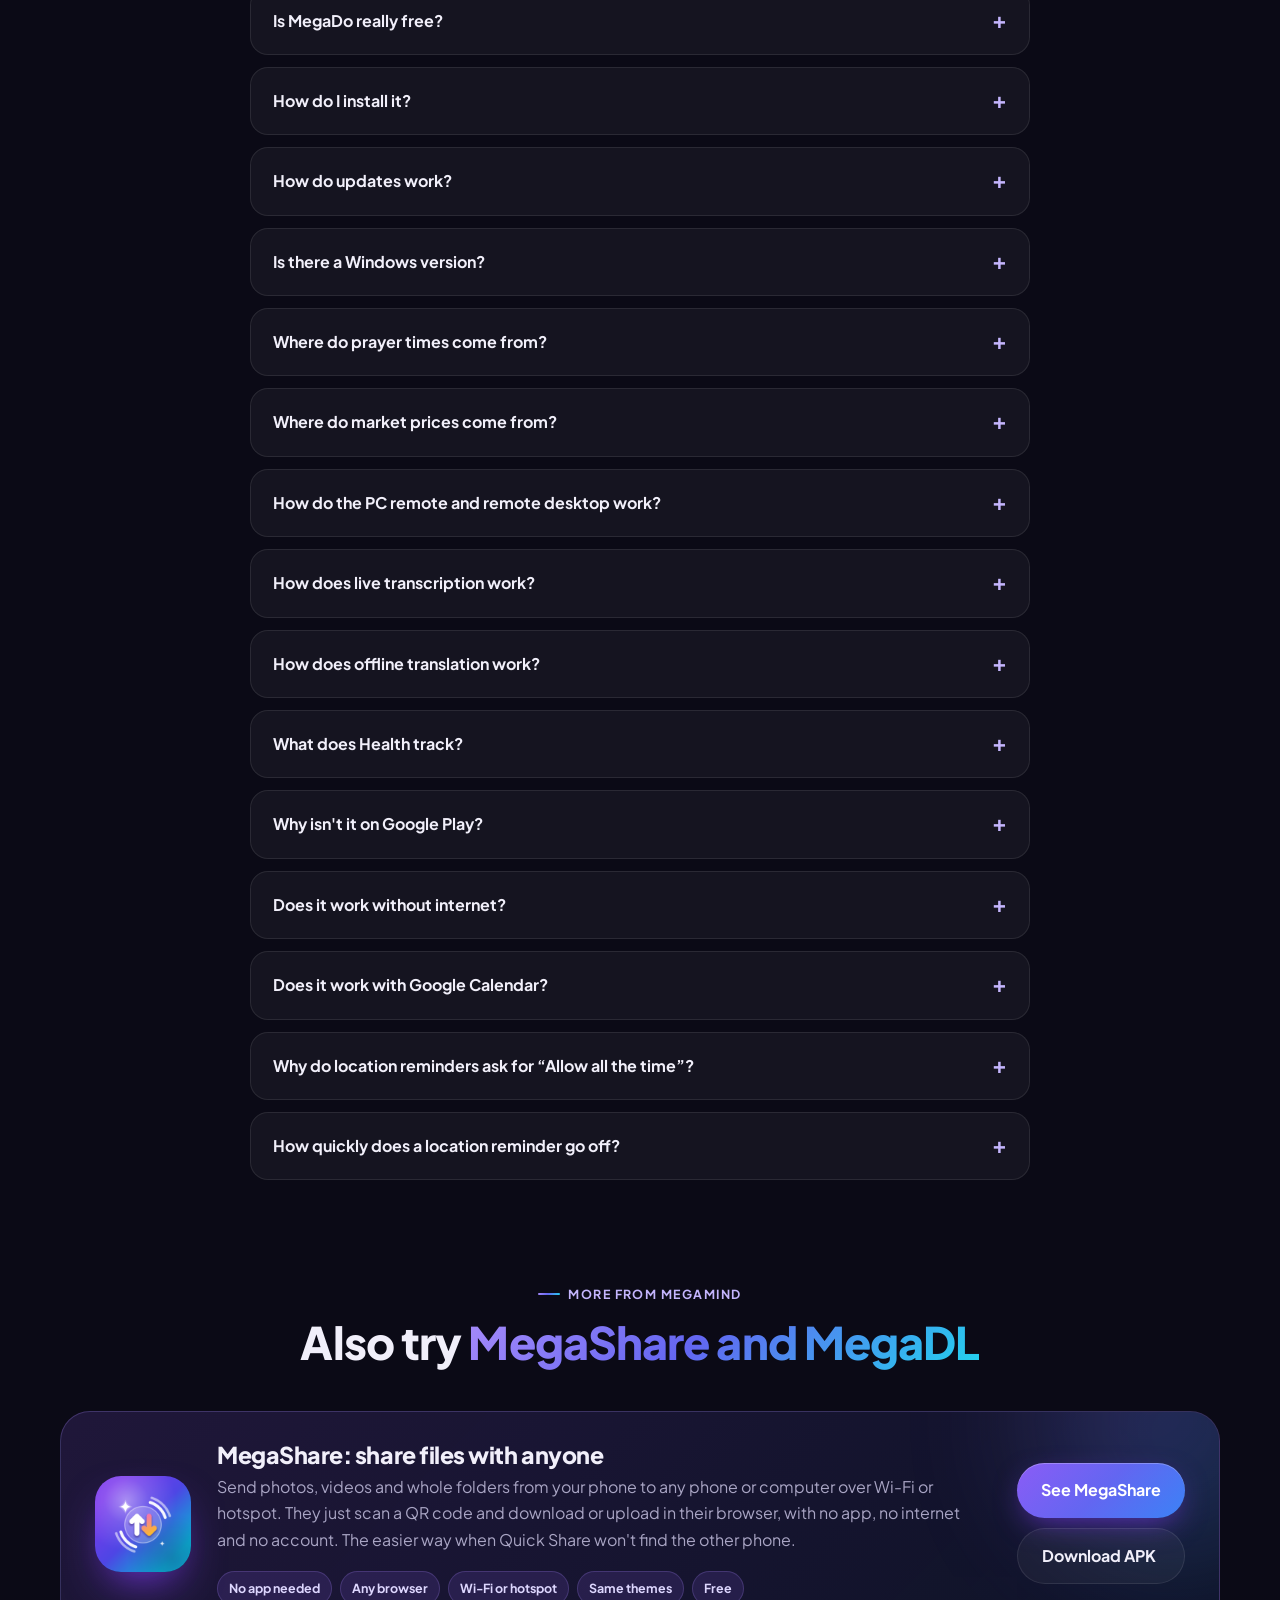
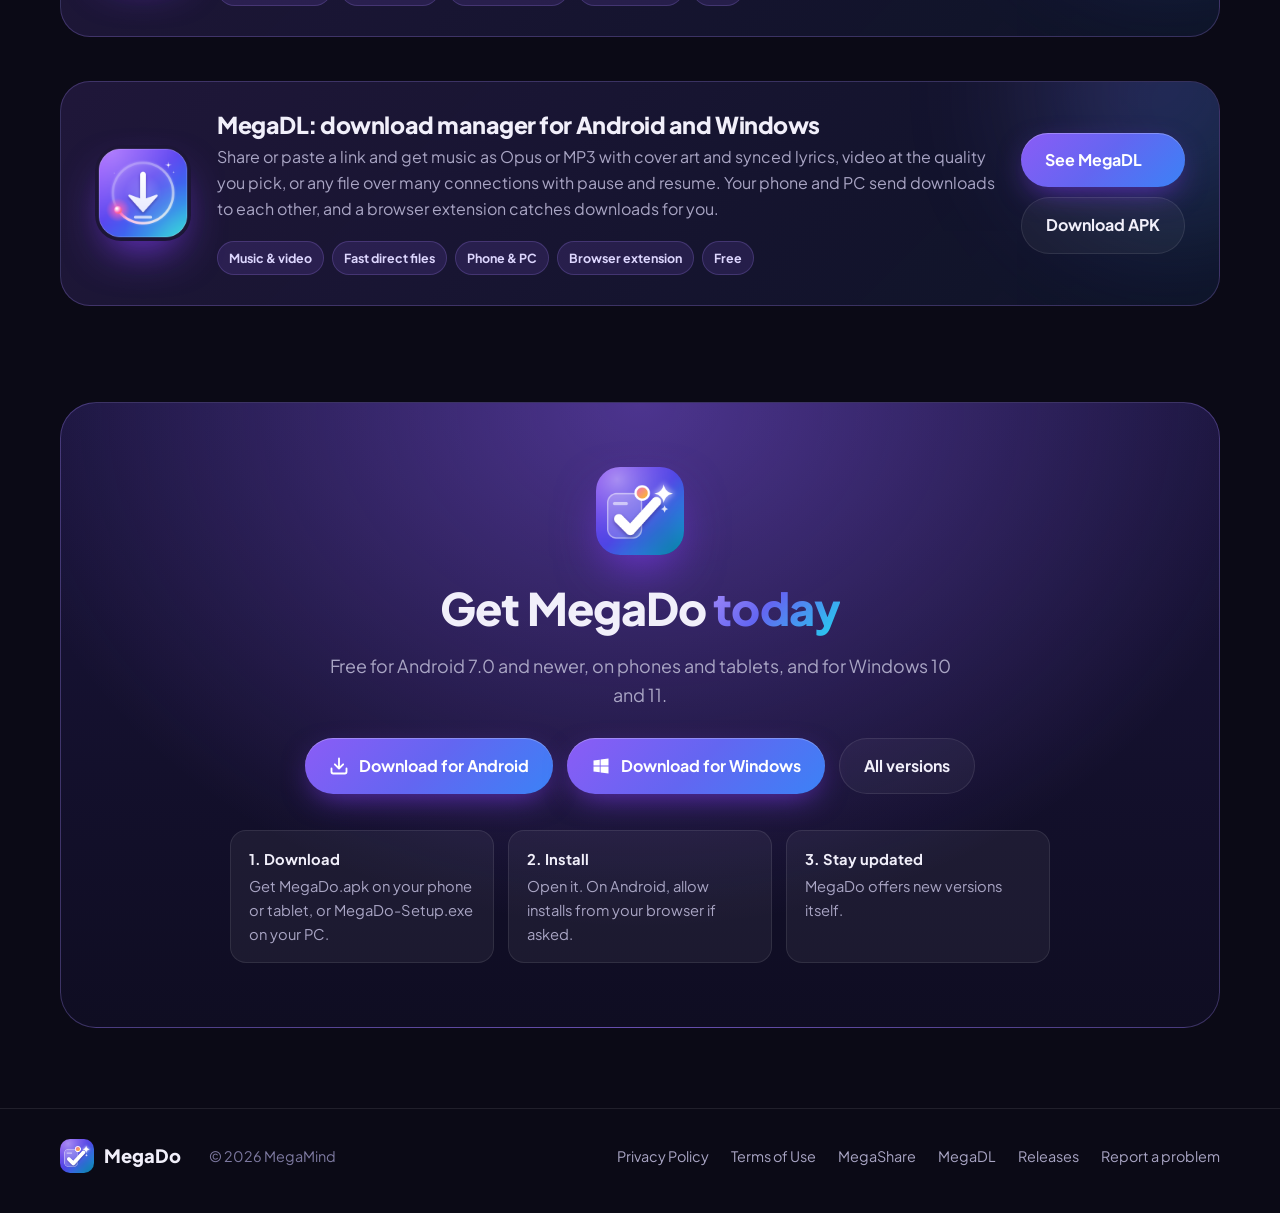
==== commit ded42f02: "Windows Toolbox screenshot: 66 tools Co-Authored-By: Claude Opus 5.5 <noreply@anthropic.com>" ====
--- a/index.html
+++ b/index.html
@@ -585,7 +585,7 @@
     <figure class="desk-shot"><img src="screenshots/windows-health.jpg" alt="MegaDo for Windows: Health page with water, food, sleep and heart rate" width="1600" height="1058" loading="lazy"><figcaption>Health</figcaption></figure>
     <figure class="desk-shot"><img src="screenshots/windows-notes.jpg" alt="MegaDo for Windows: notes with photos, checklists and colors" width="1600" height="1058" loading="lazy"><figcaption>Notes</figcaption></figure>
     <figure class="desk-shot"><img src="screenshots/windows-translate.jpg" alt="MegaDo for Windows: Translate tool, English to Arabic with no internet" width="1600" height="1058" loading="lazy"><figcaption>Offline translation</figcaption></figure>
-    <figure class="desk-shot"><img src="screenshots/windows-tools.jpg" alt="MegaDo for Windows: Toolbox" width="1600" height="1058" loading="lazy"><figcaption>66 tools</figcaption></figure>
+    <figure class="desk-shot"><img src="screenshots/windows-tools.jpg" alt="MegaDo for Windows: Toolbox" width="1237" height="815" loading="lazy"><figcaption>66 tools</figcaption></figure>
   </div>
   <div class="steps">
     <div class="step reveal"><h3>Install your way</h3><p>Just for you, or for everyone on the PC in Program Files. You can also pick your own folder.</p></div>
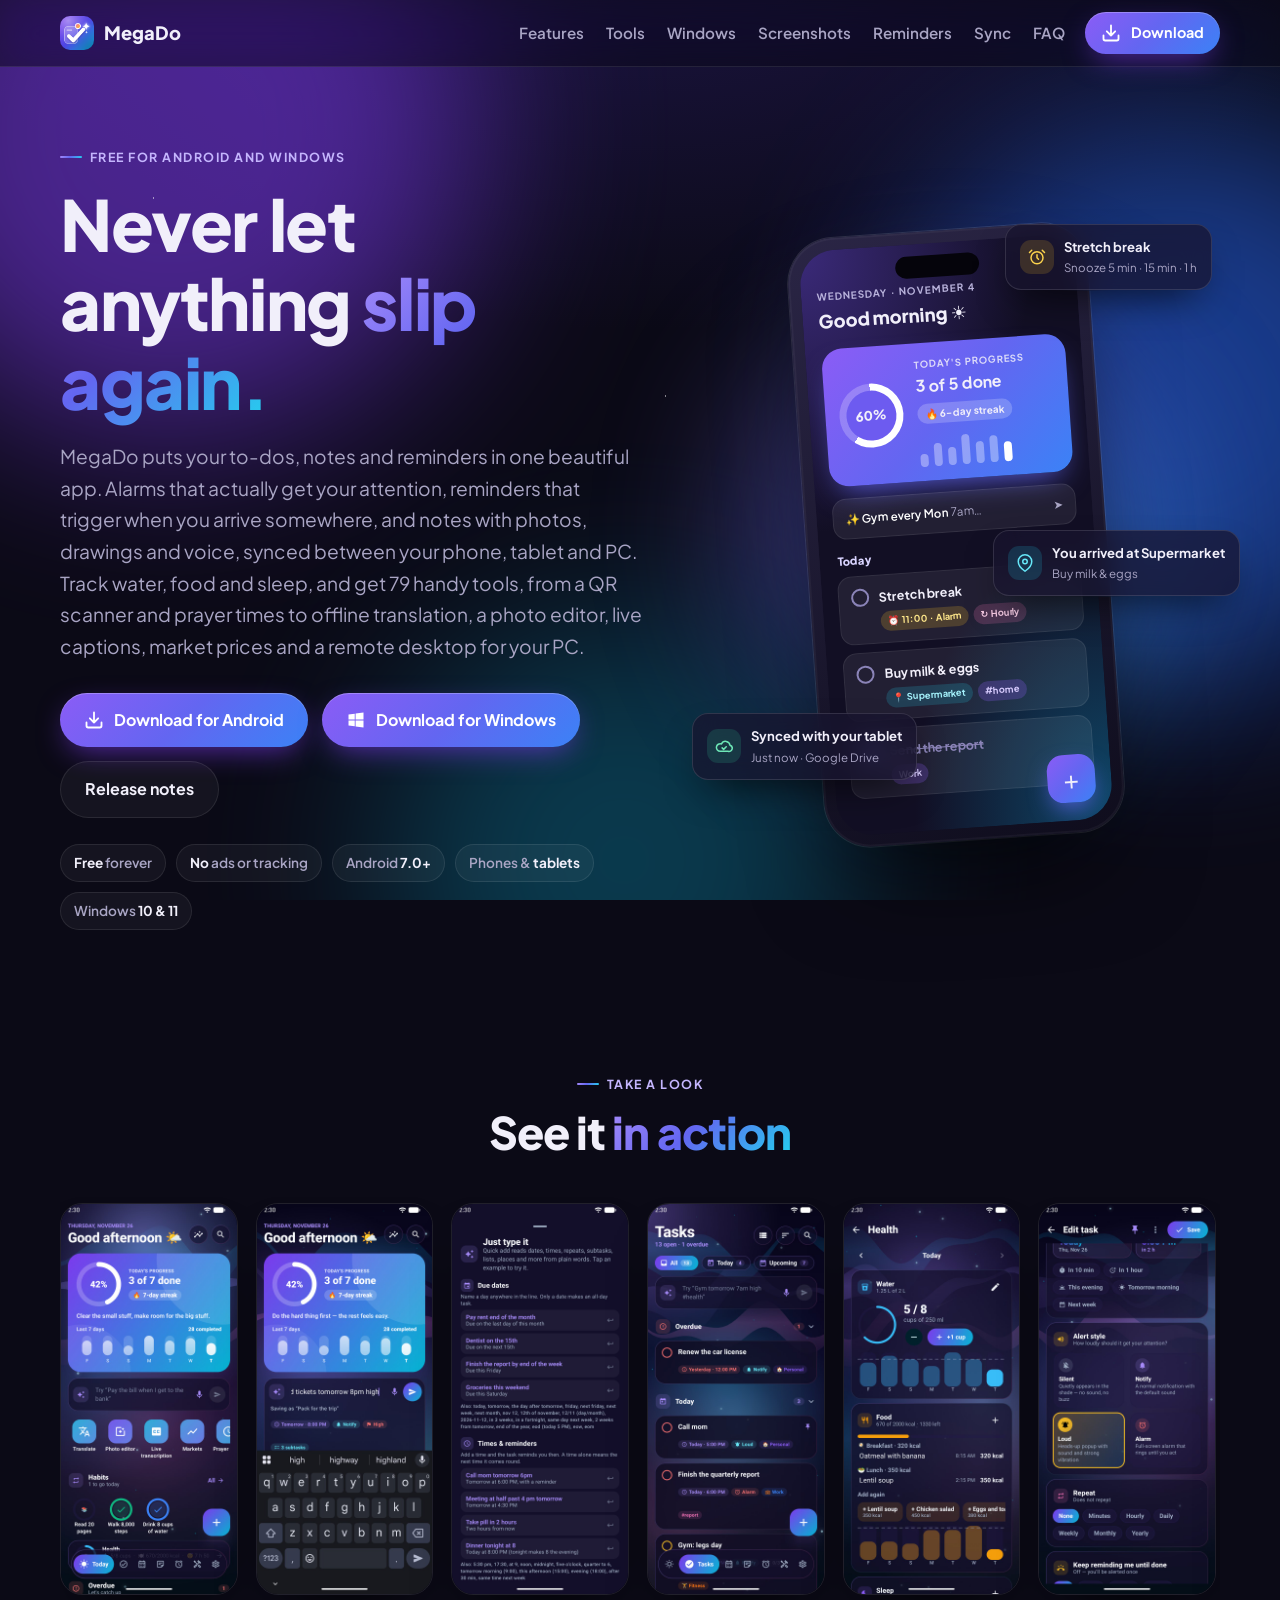
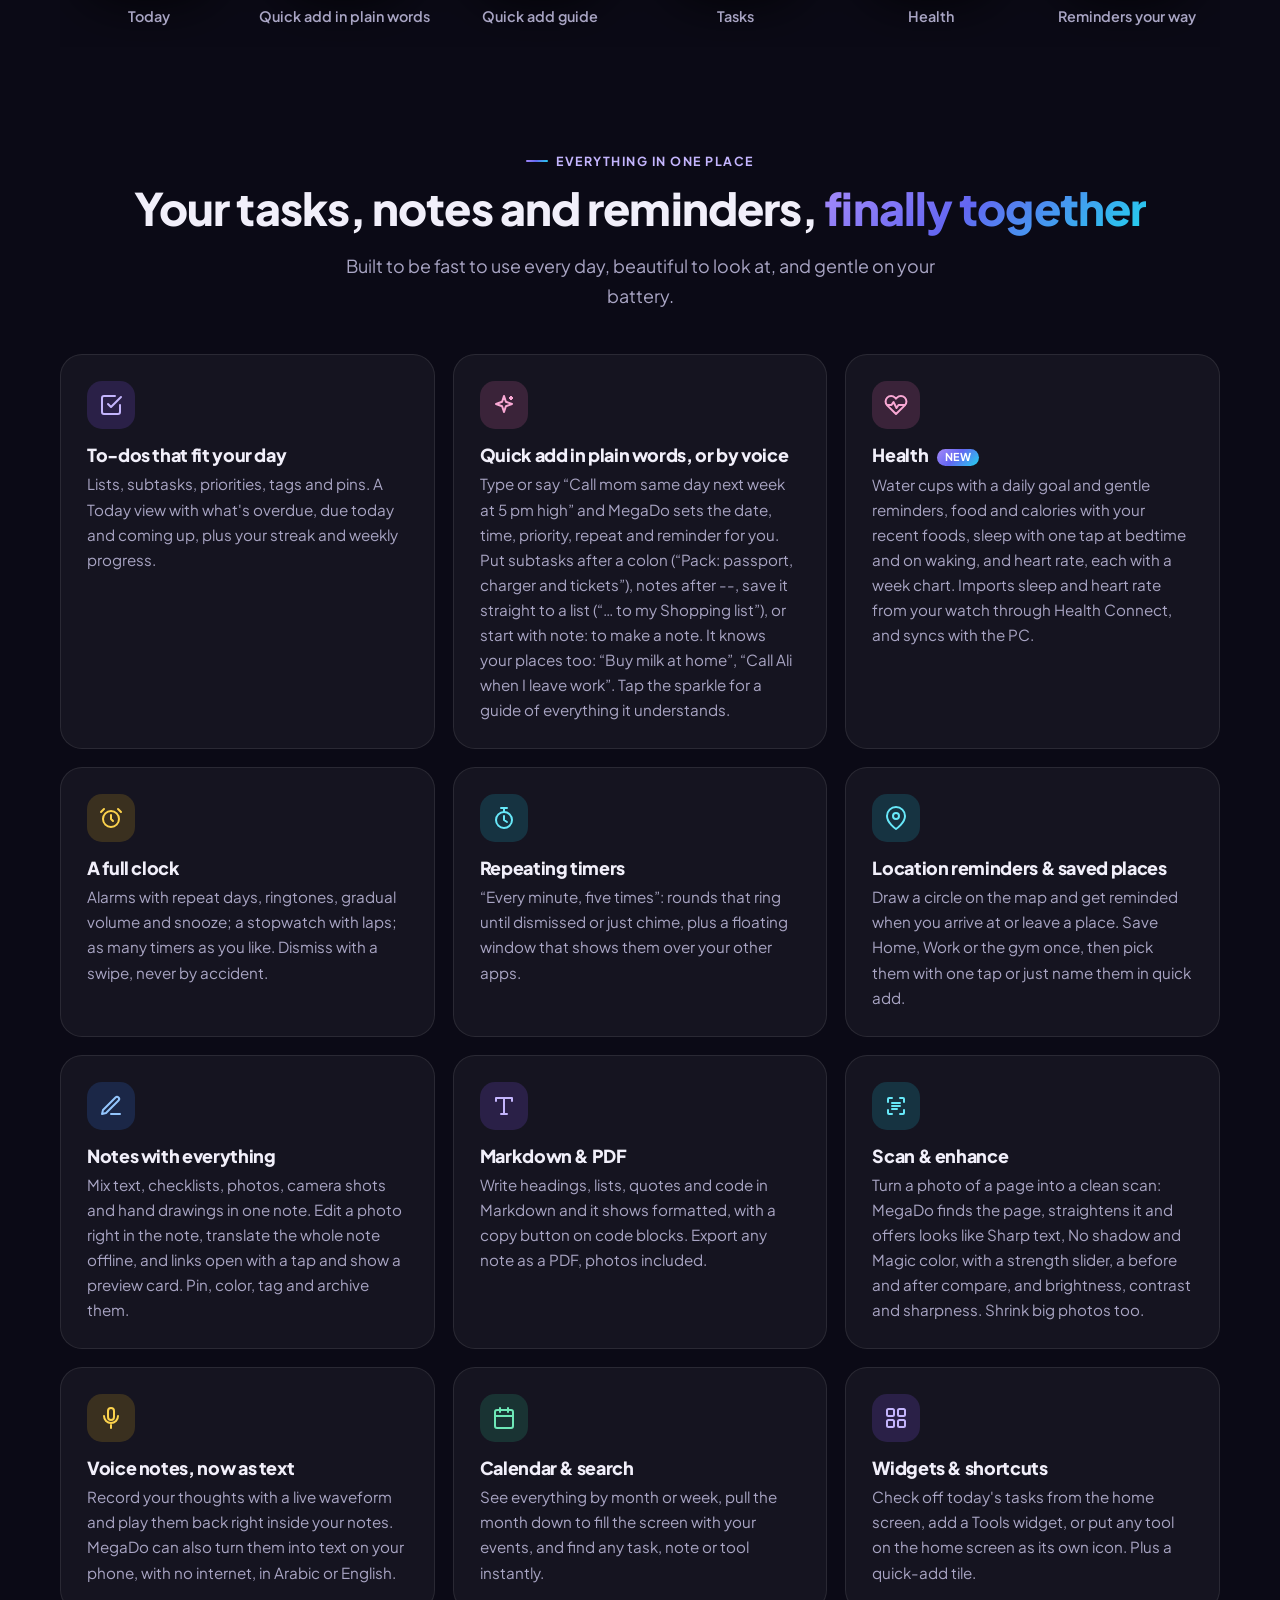
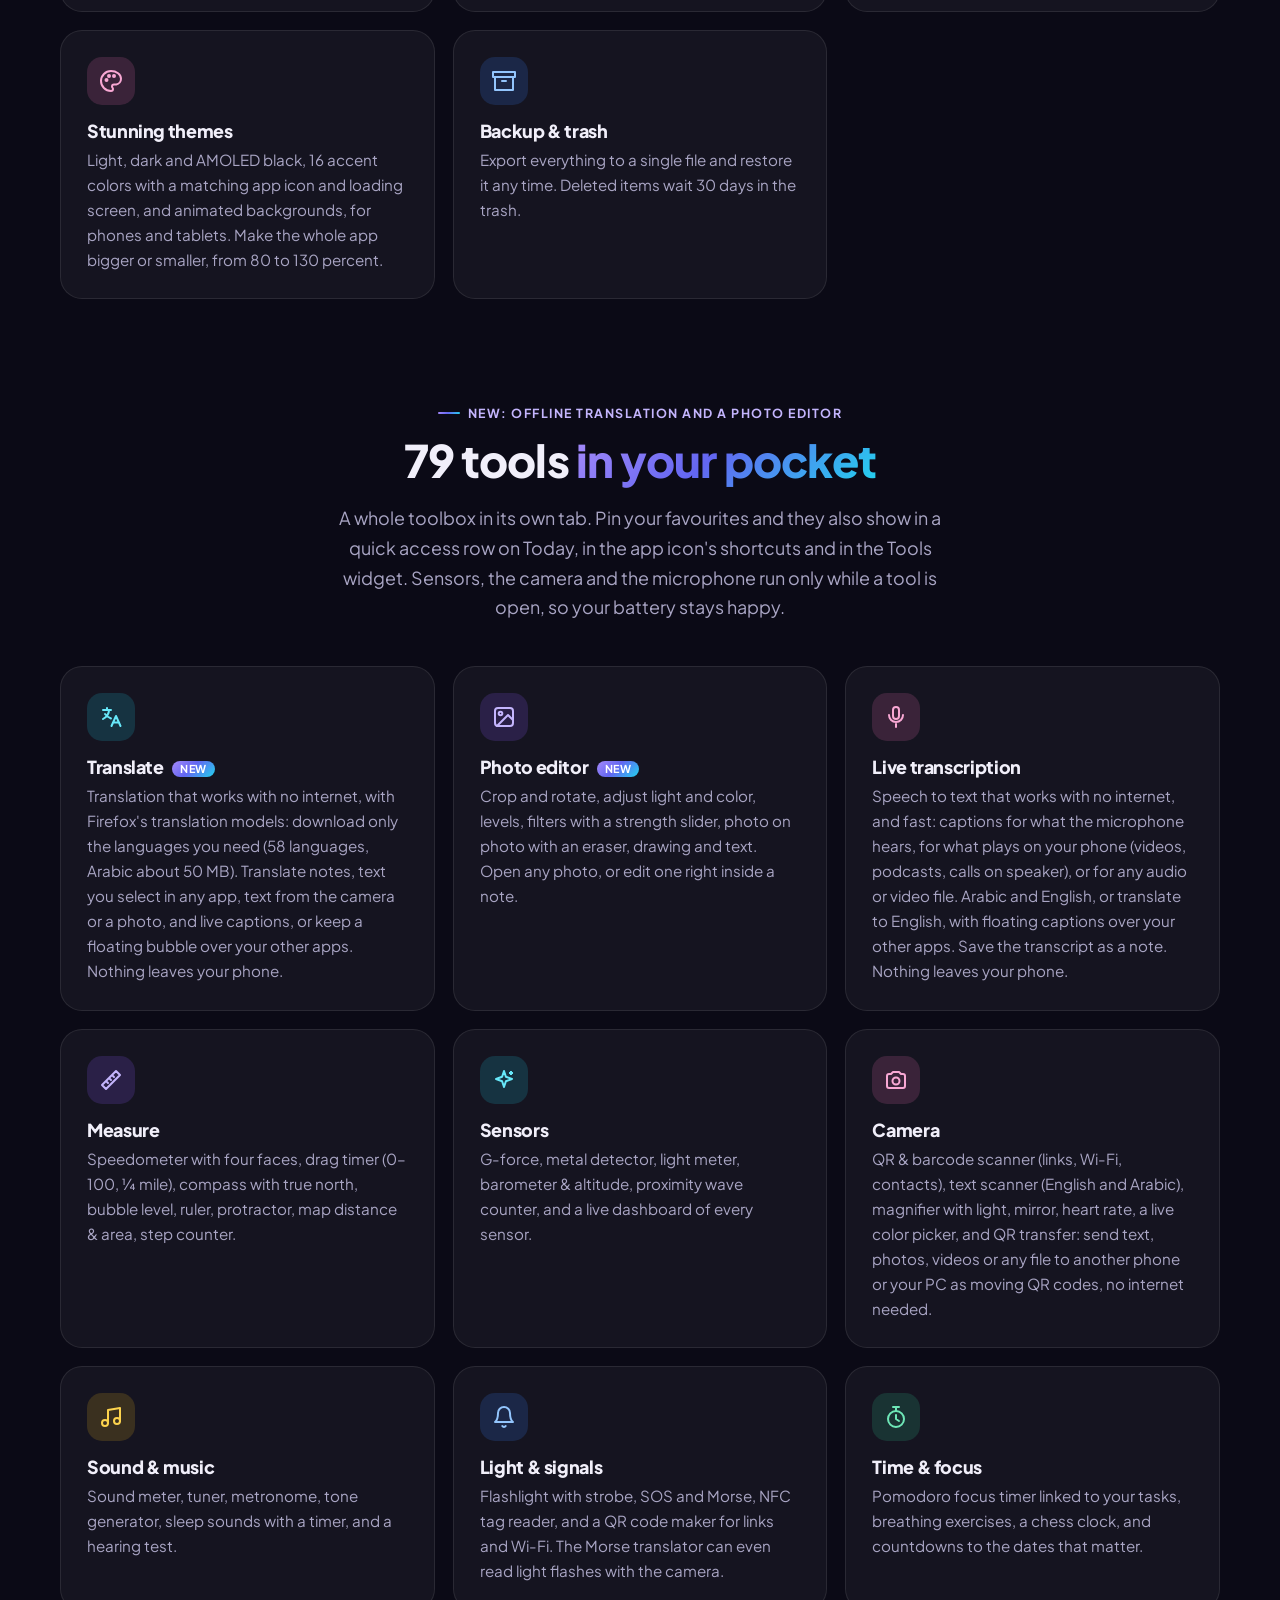
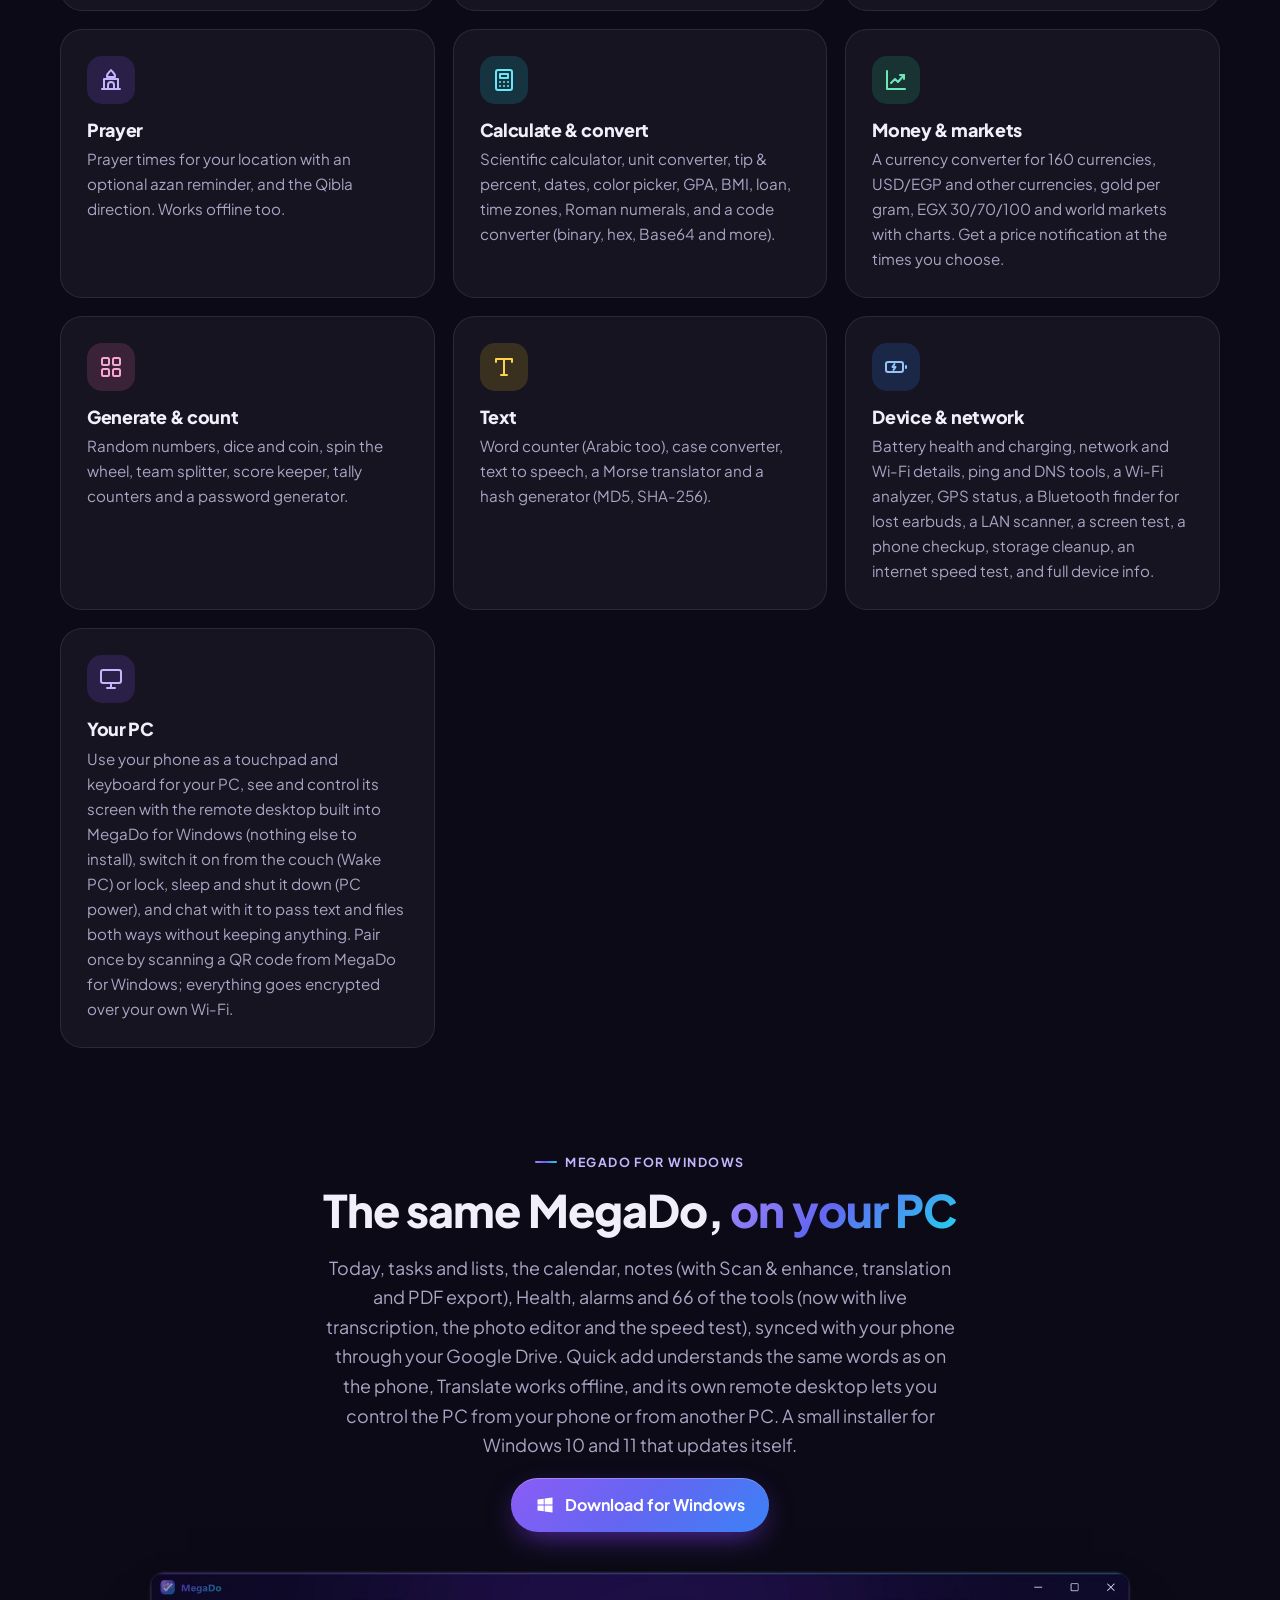
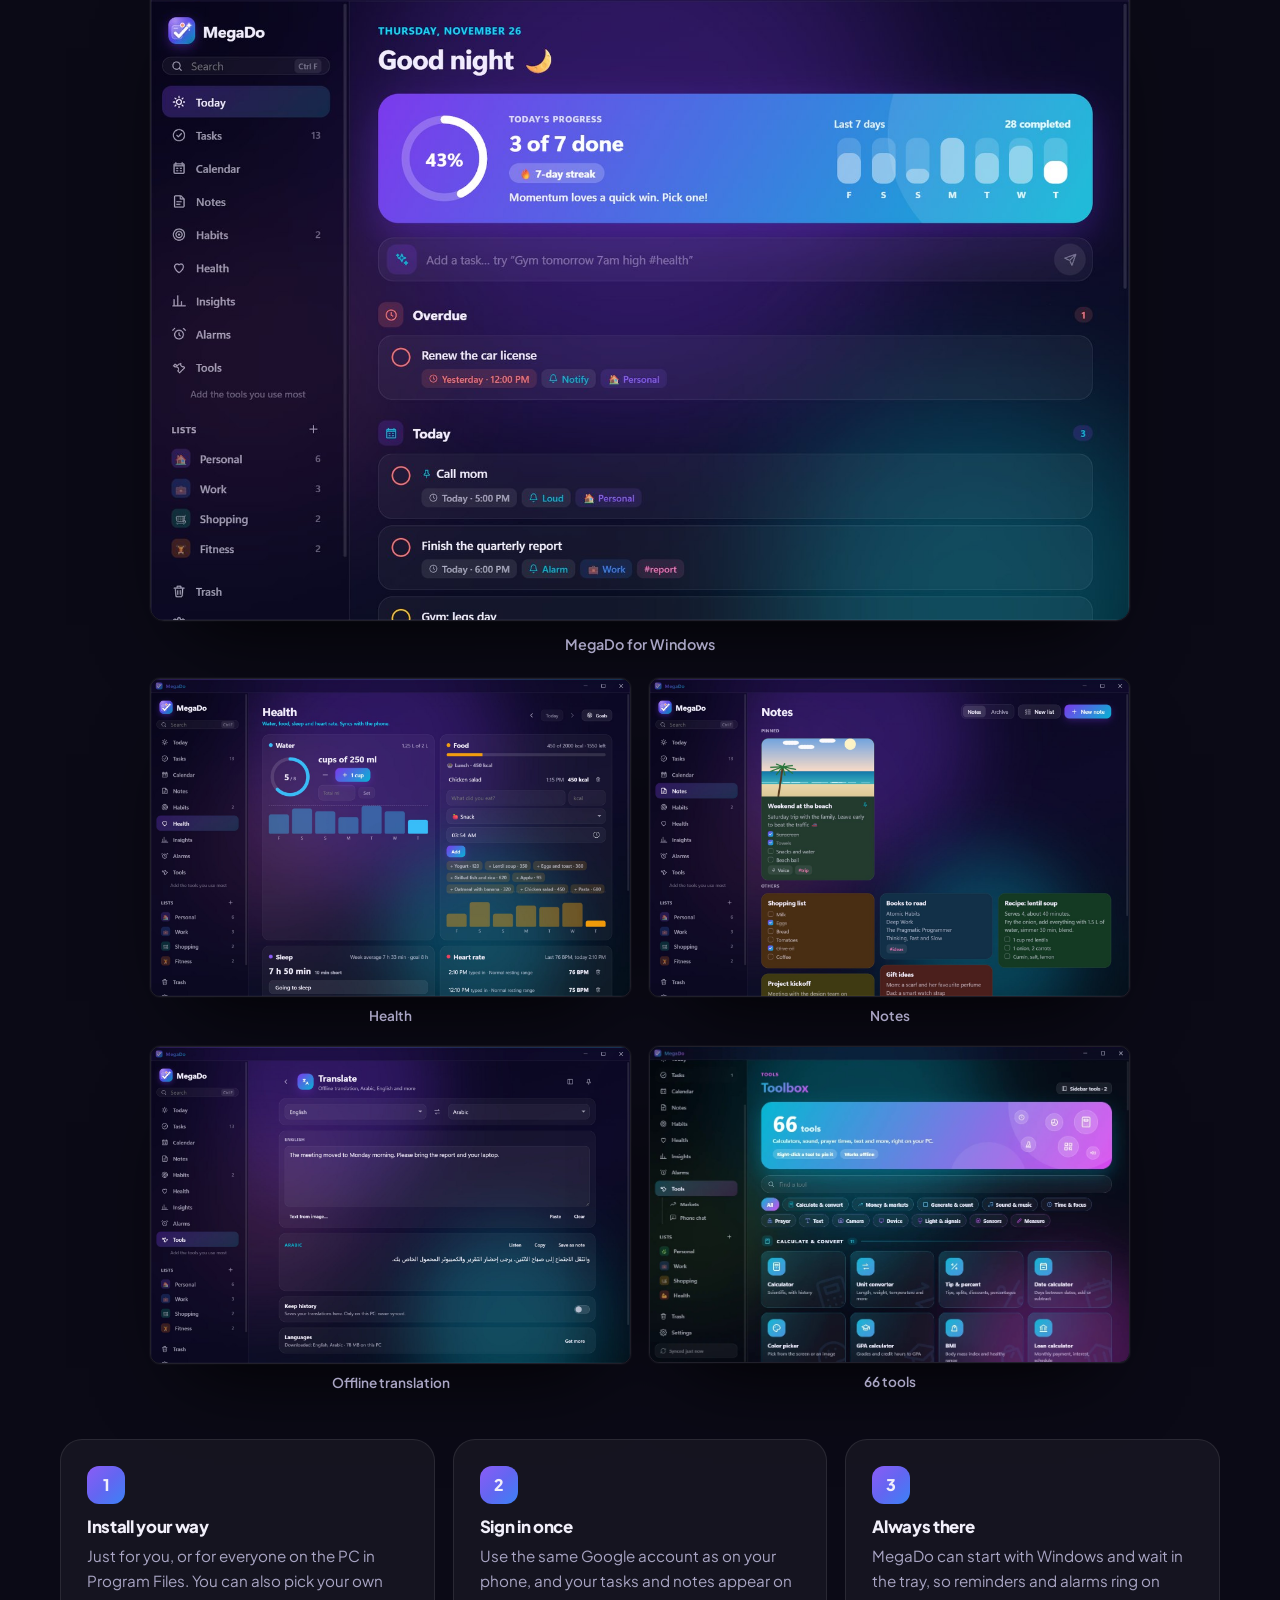
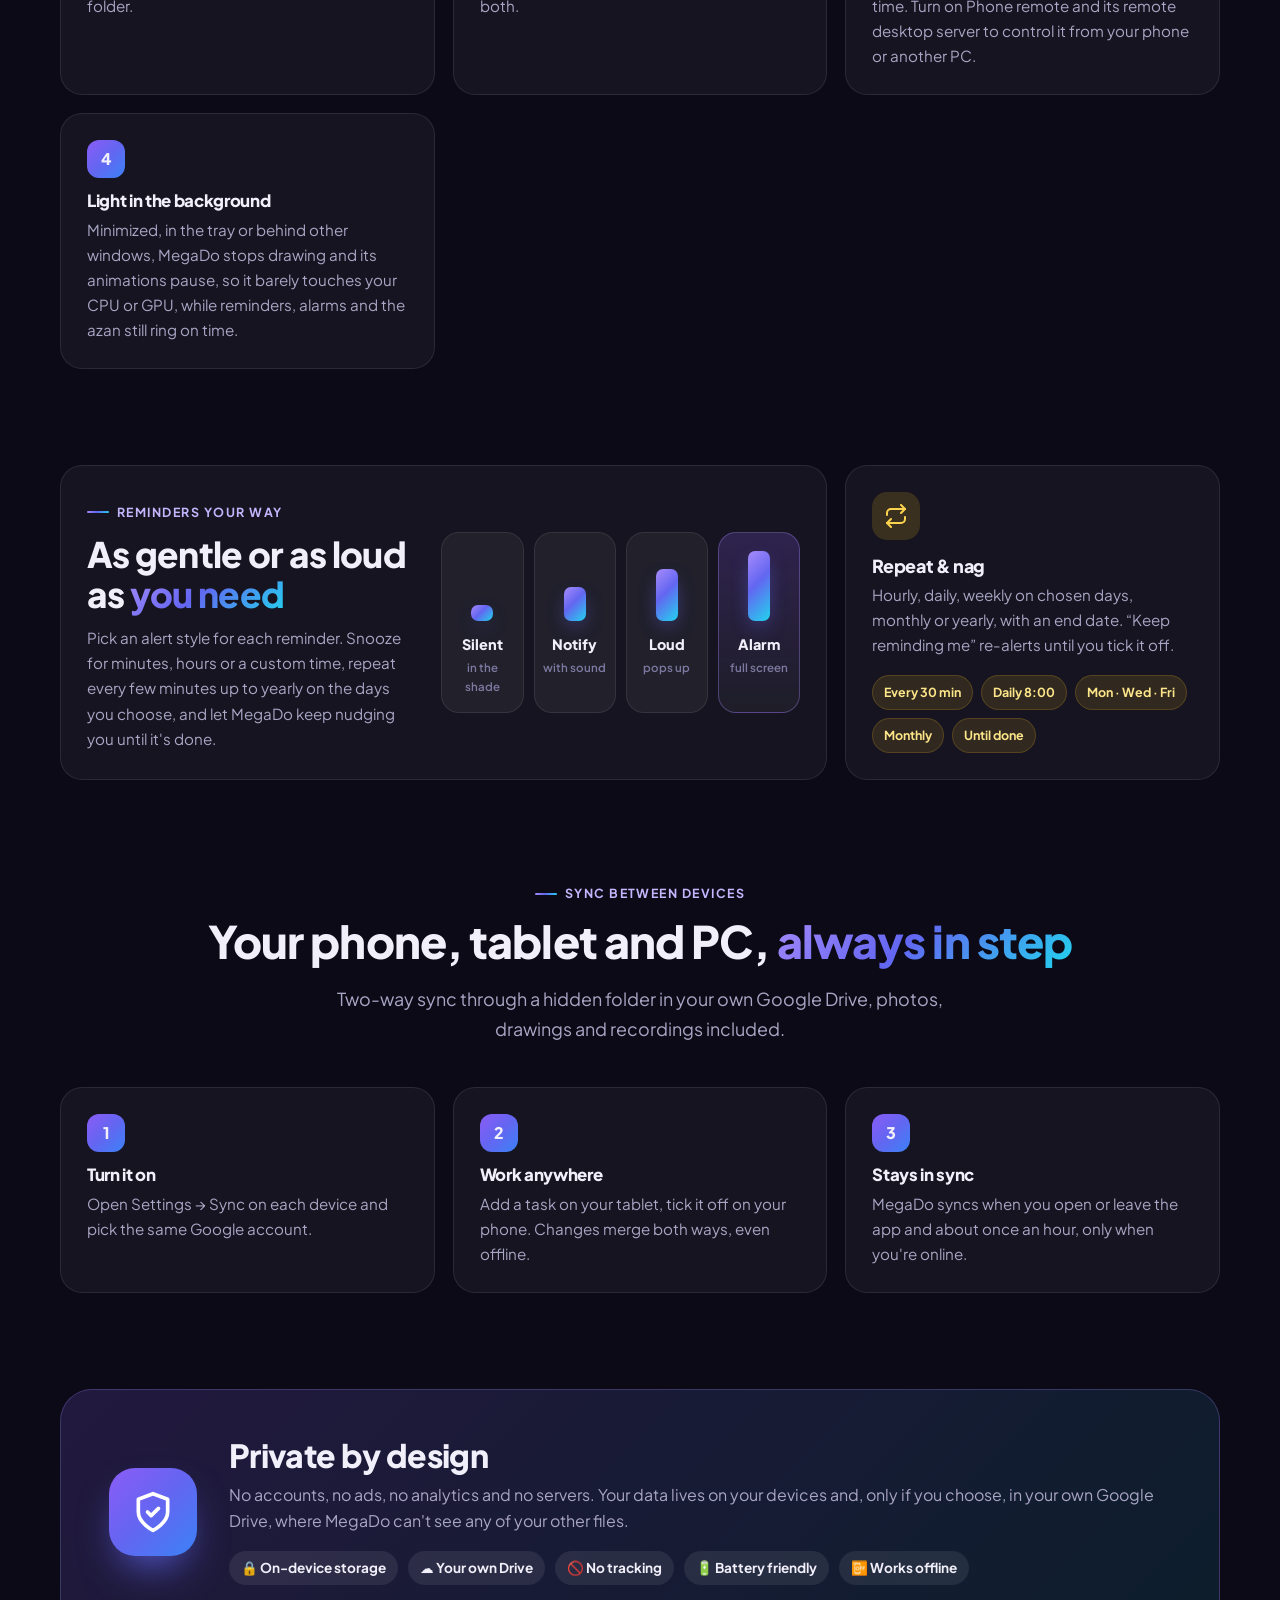
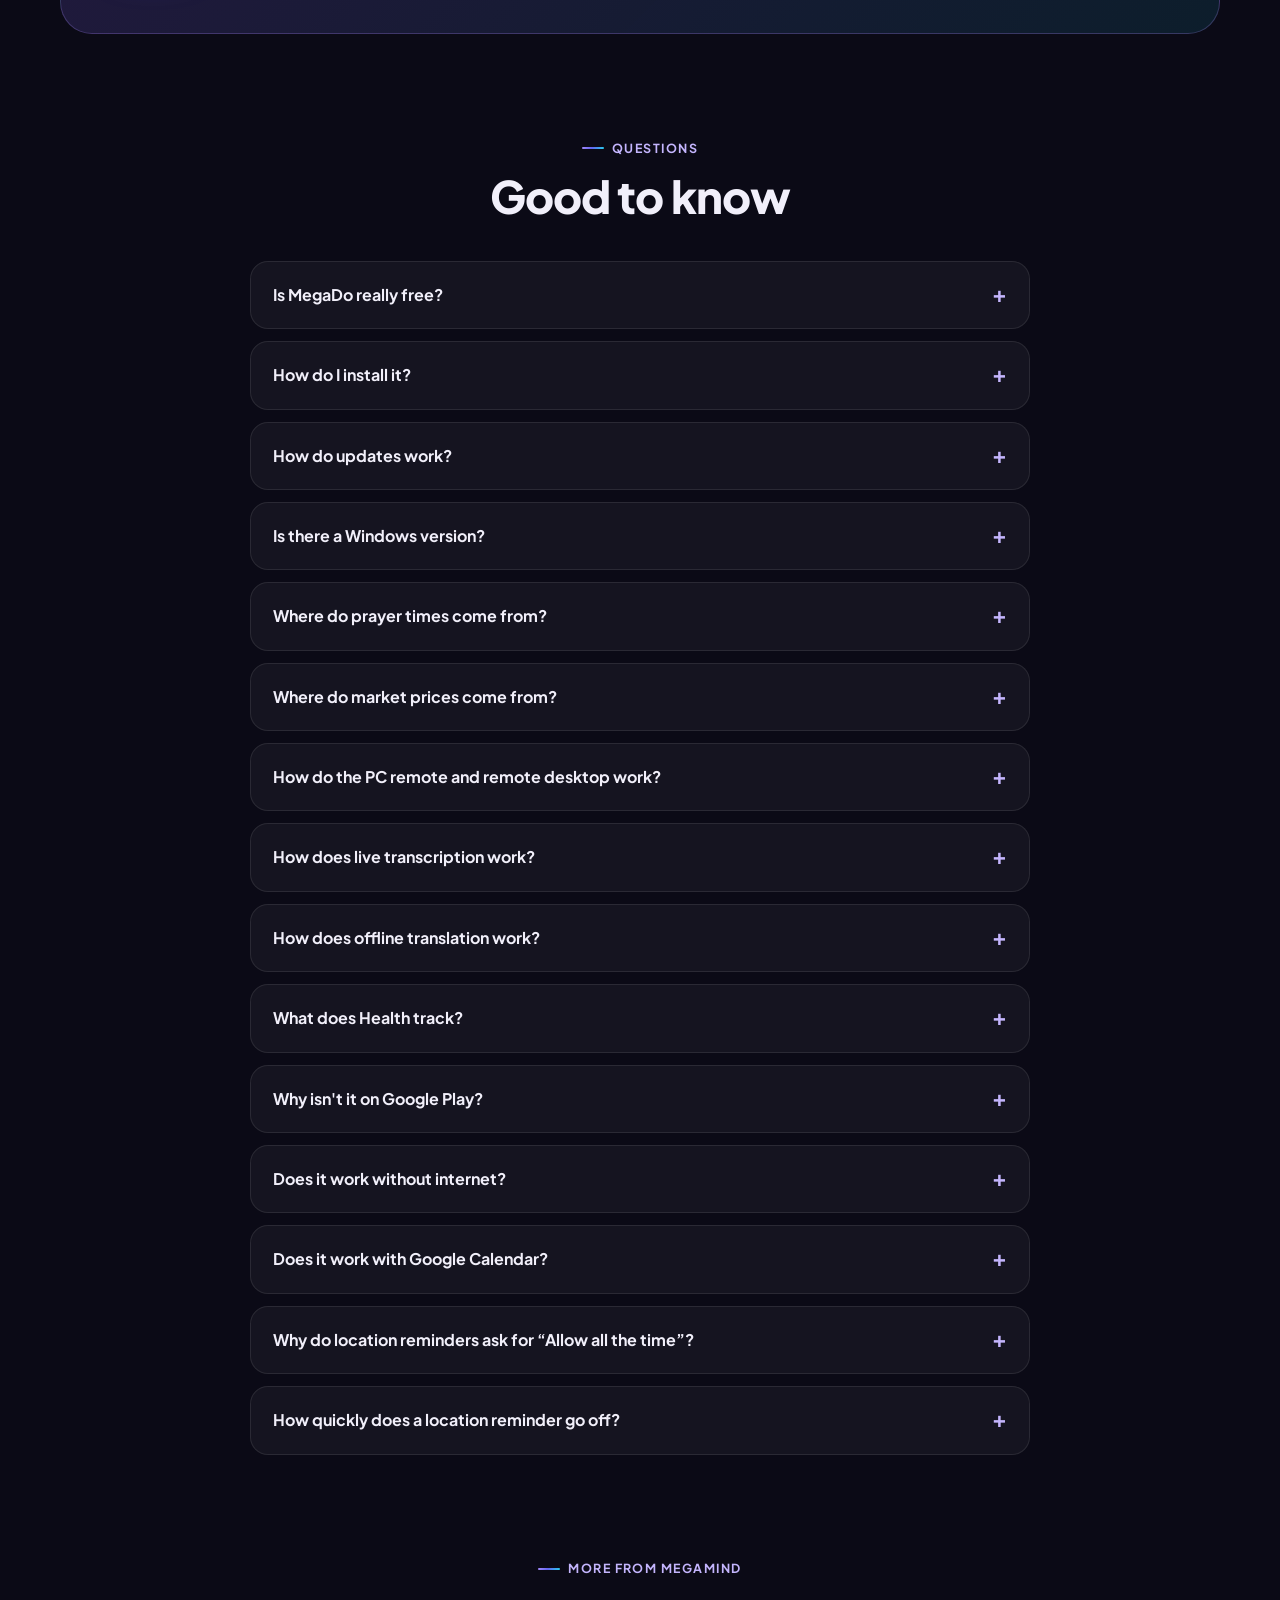
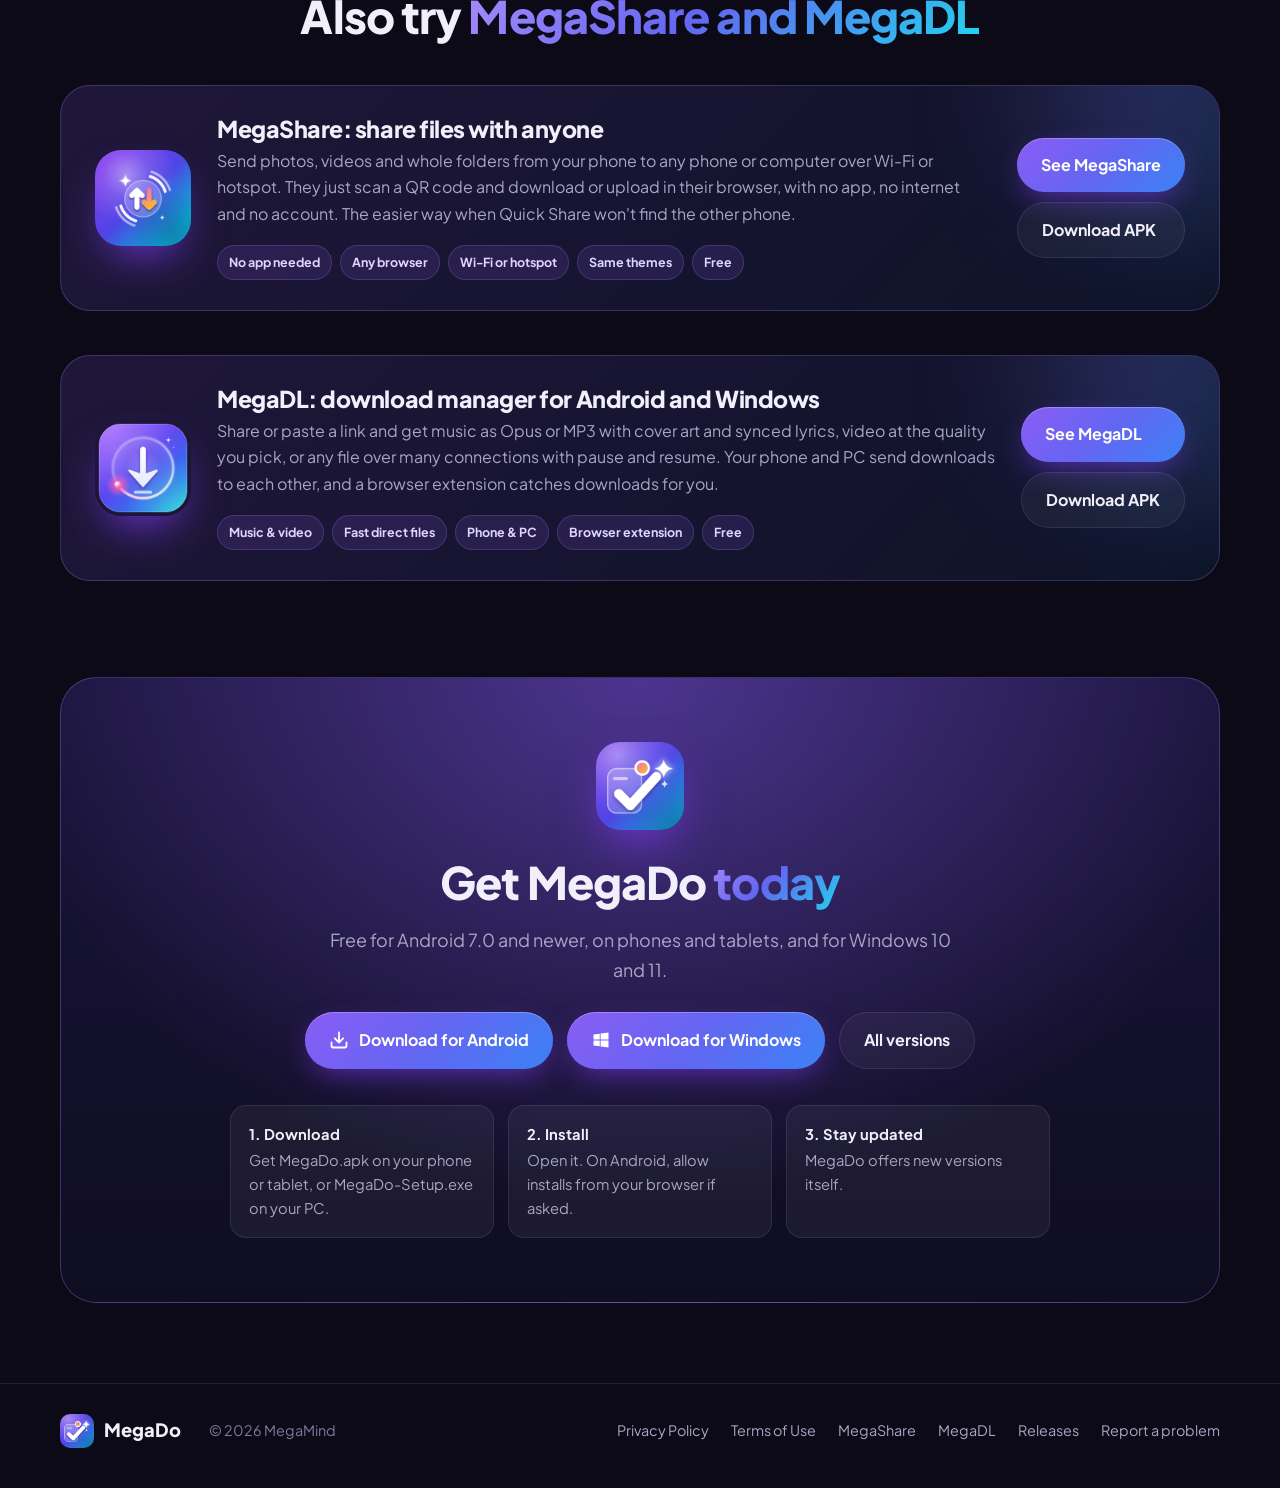
==== commit 3604cc42: "Light in the background: mention the Windows and Android idle optimizations Co-Authored-By: Claude O" ====
--- a/index.html
+++ b/index.html
@@ -591,6 +591,7 @@
     <div class="step reveal"><h3>Install your way</h3><p>Just for you, or for everyone on the PC in Program Files. You can also pick your own folder.</p></div>
     <div class="step reveal"><h3>Sign in once</h3><p>Use the same Google account as on your phone, and your tasks and notes appear on both.</p></div>
     <div class="step reveal"><h3>Always there</h3><p>MegaDo can start with Windows and wait in the tray, so reminders and alarms ring on time. Turn on Phone remote and its remote desktop server to control it from your phone or another PC.</p></div>
+    <div class="step reveal"><h3>Light in the background</h3><p>Minimized, in the tray or behind other windows, MegaDo stops drawing and its animations pause, so it barely touches your CPU or GPU, while reminders, alarms and the azan still ring on time.</p></div>
   </div>
 
   <section id="reminders" class="reveal">
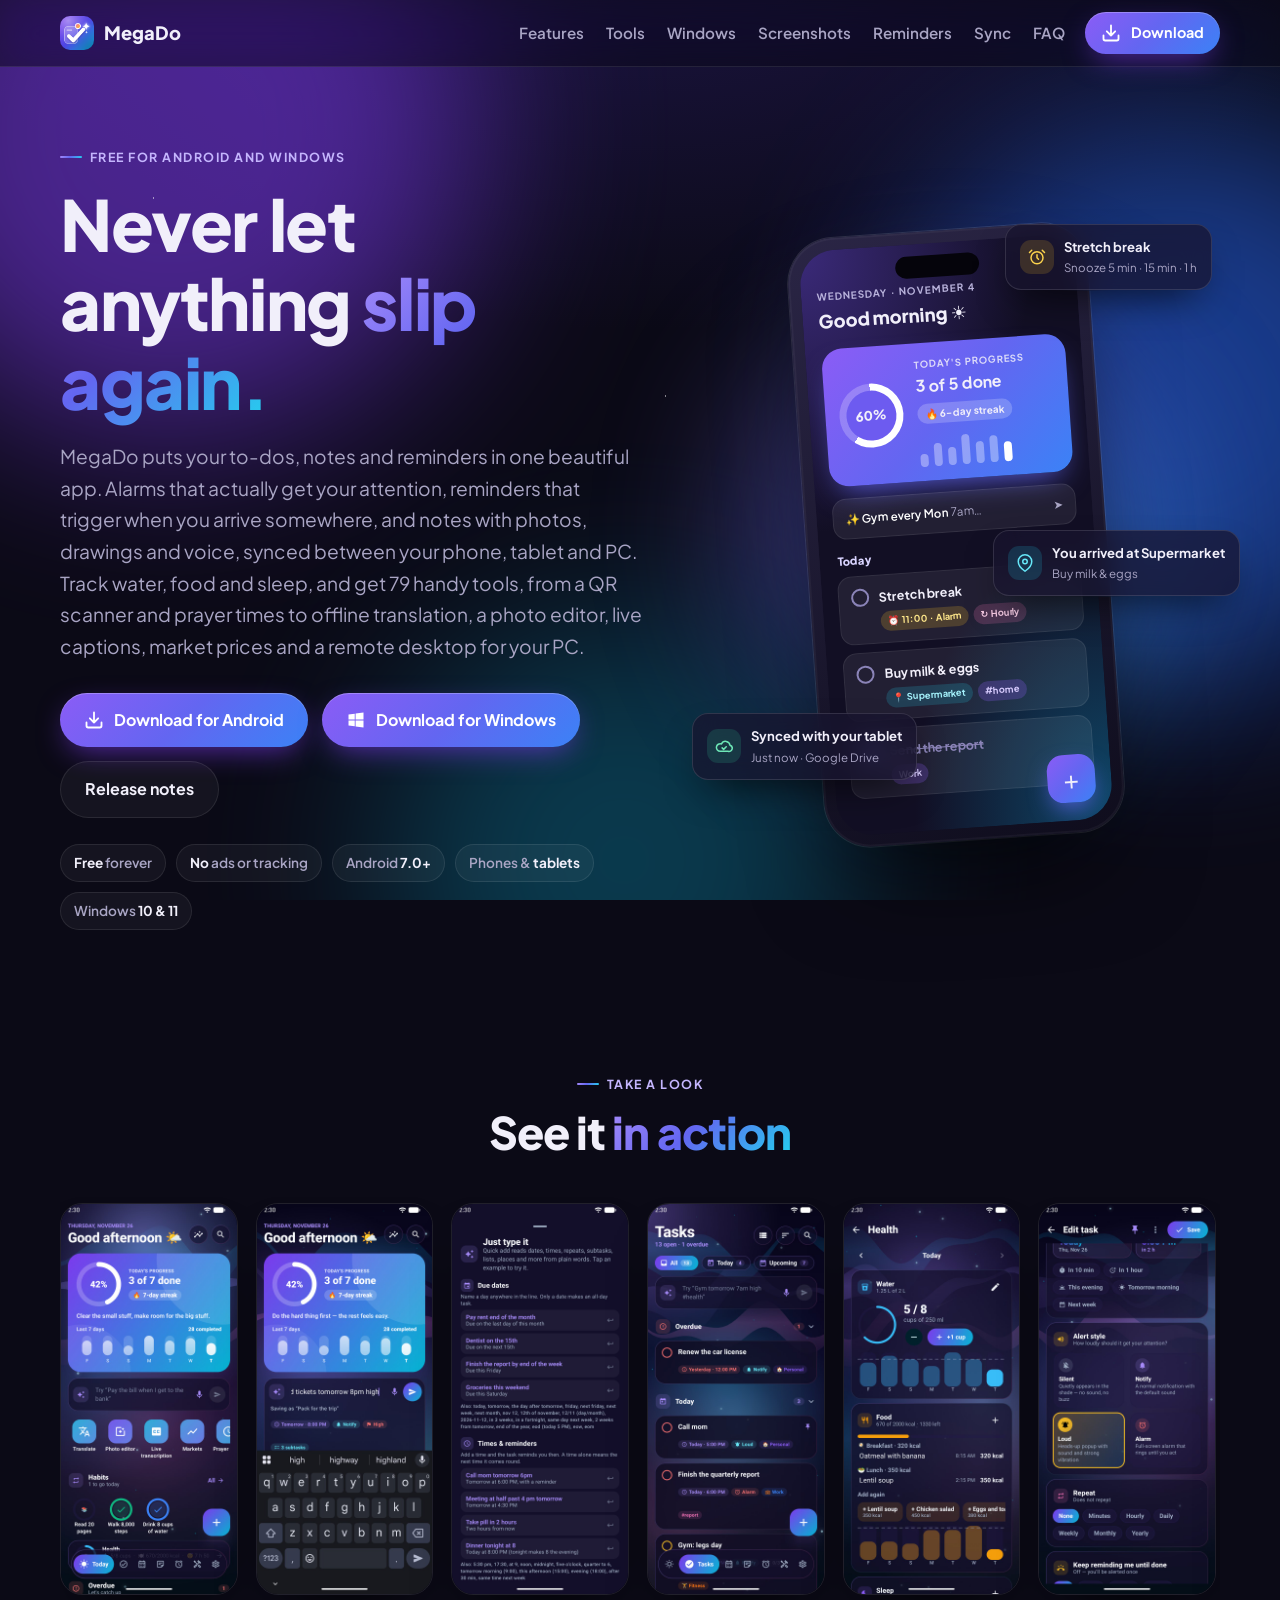
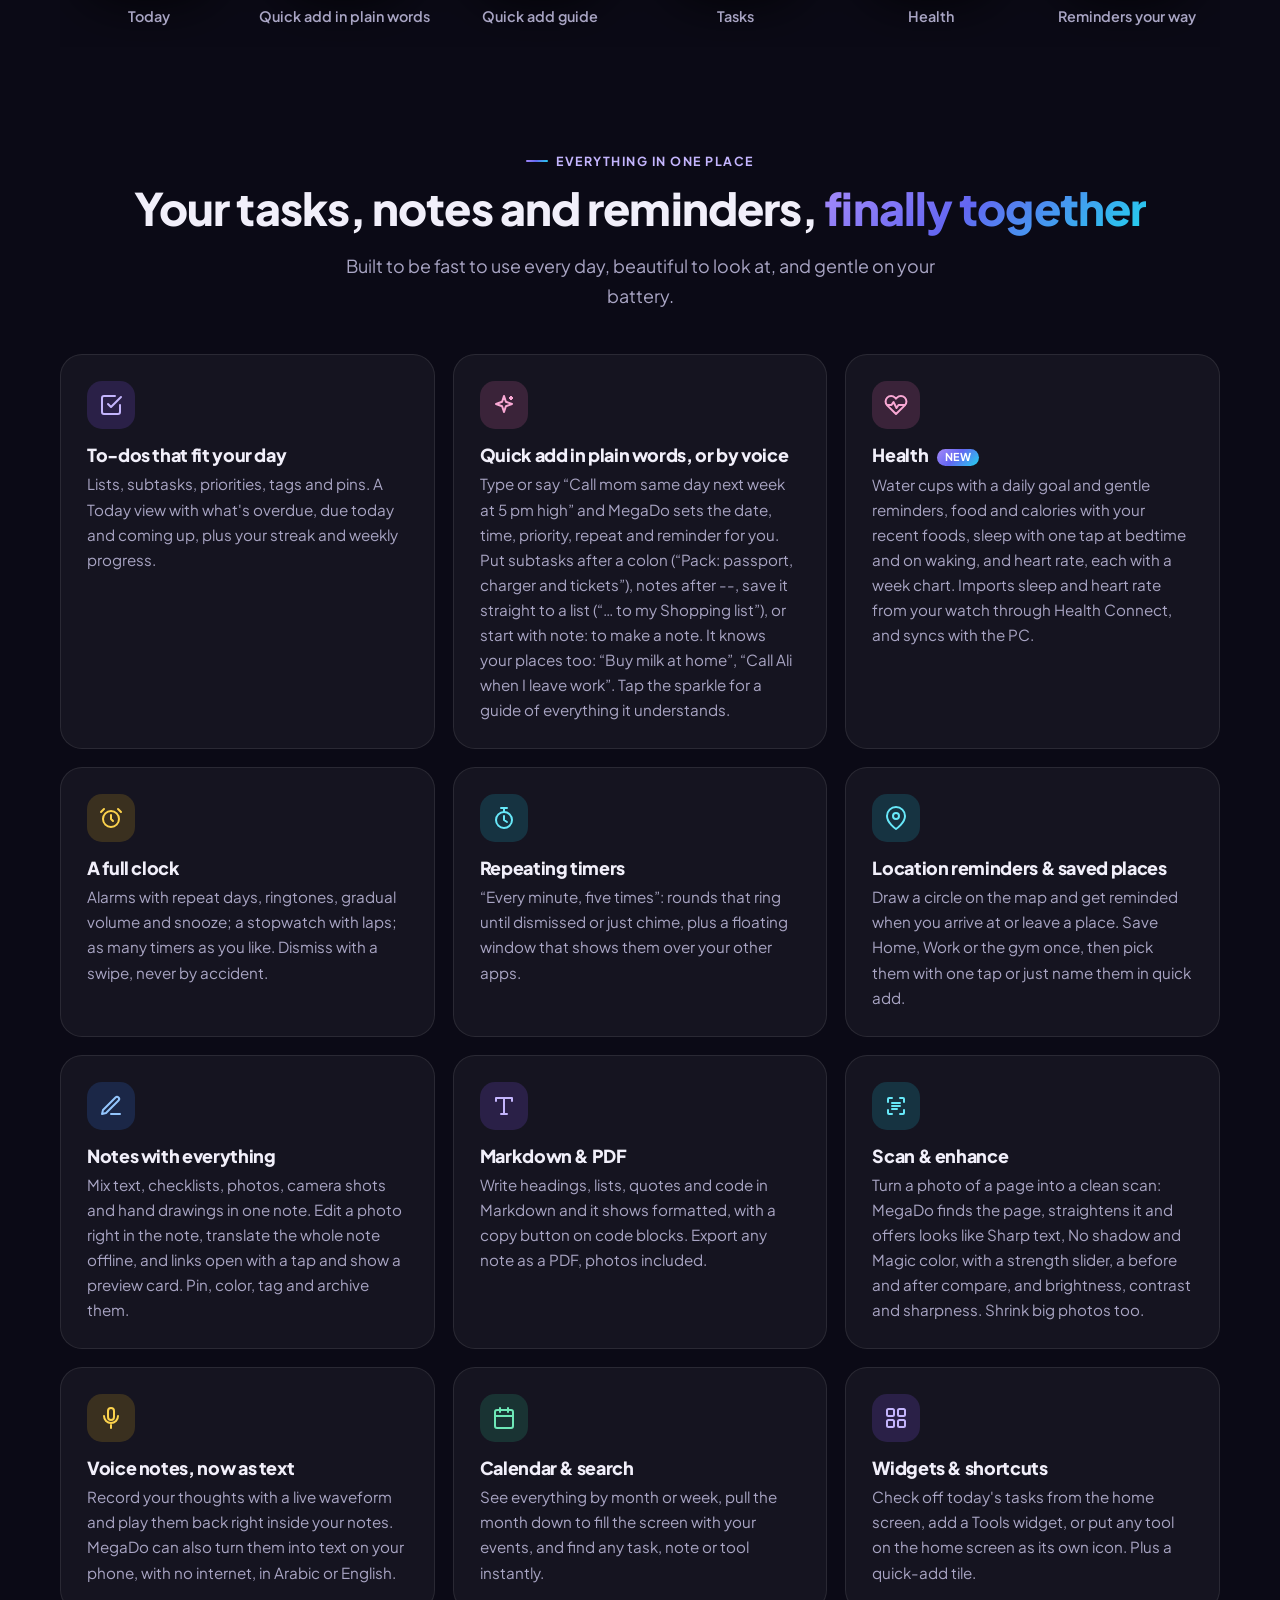
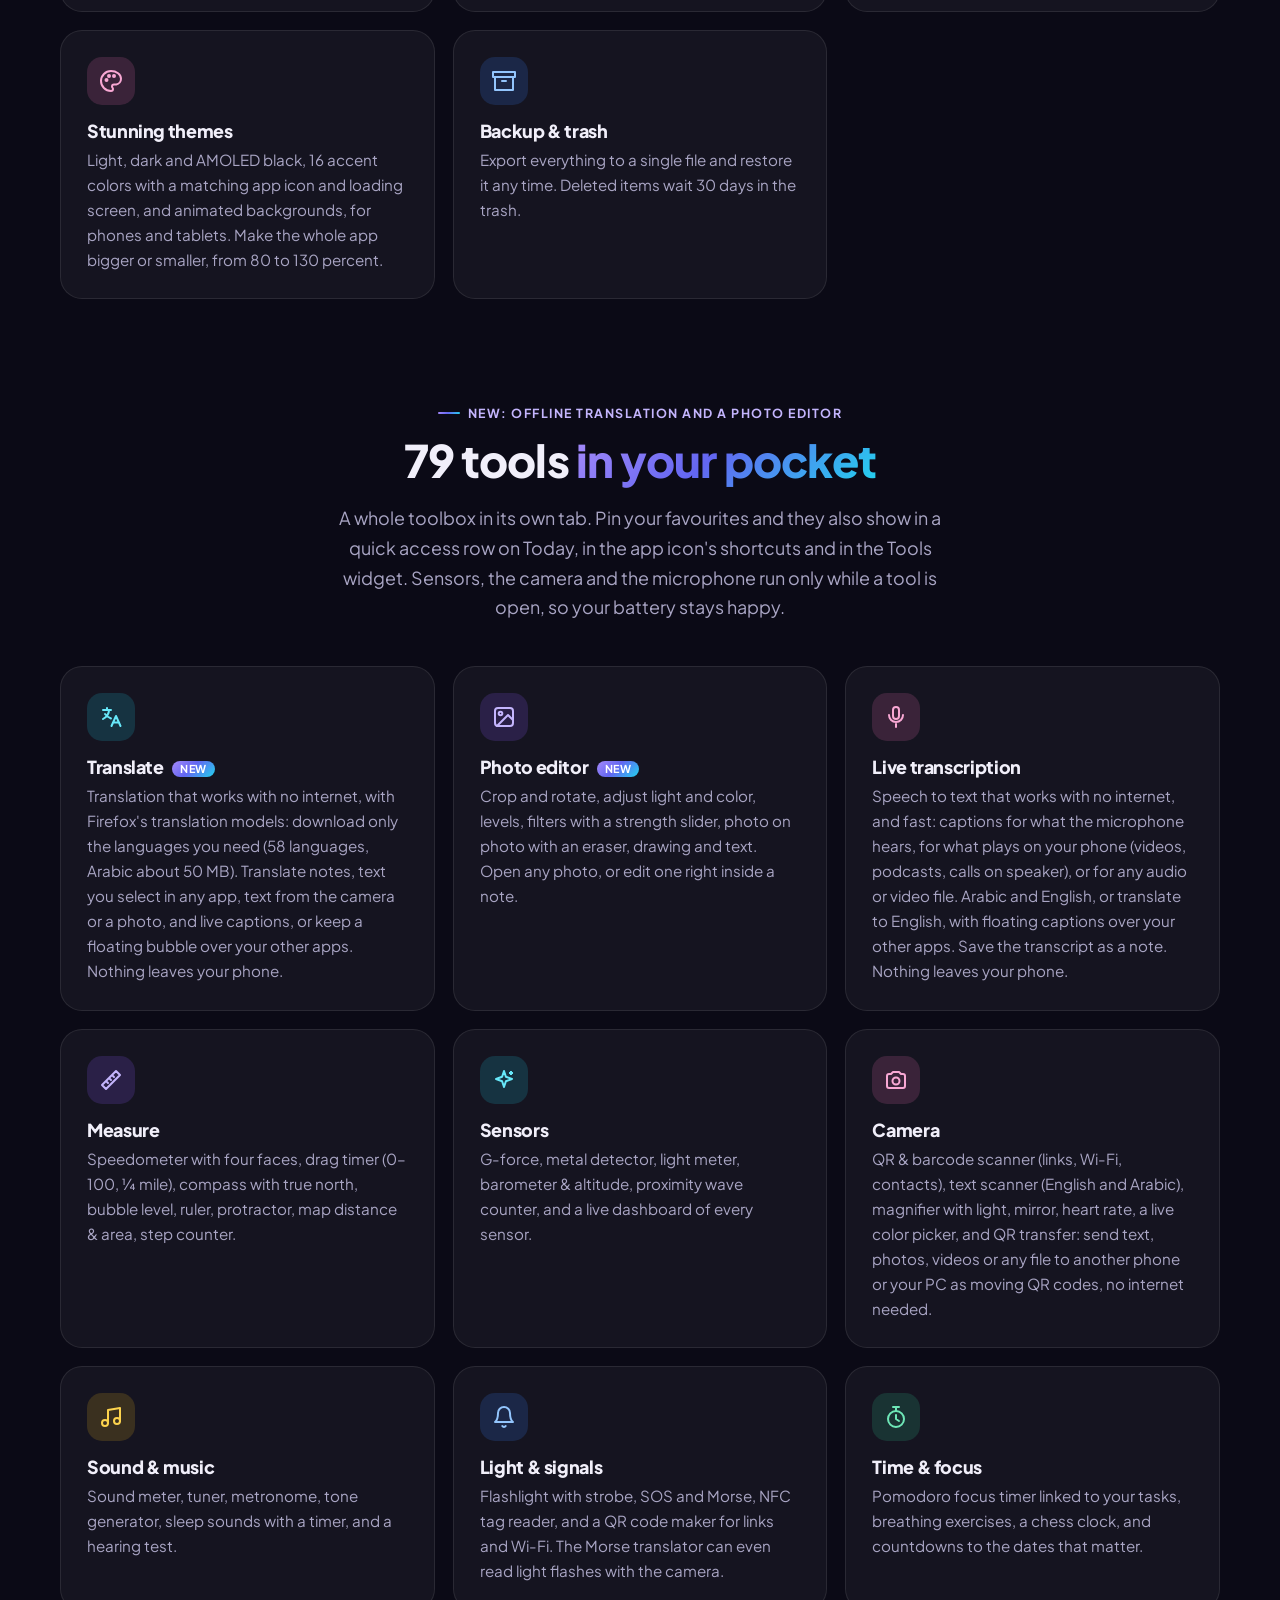
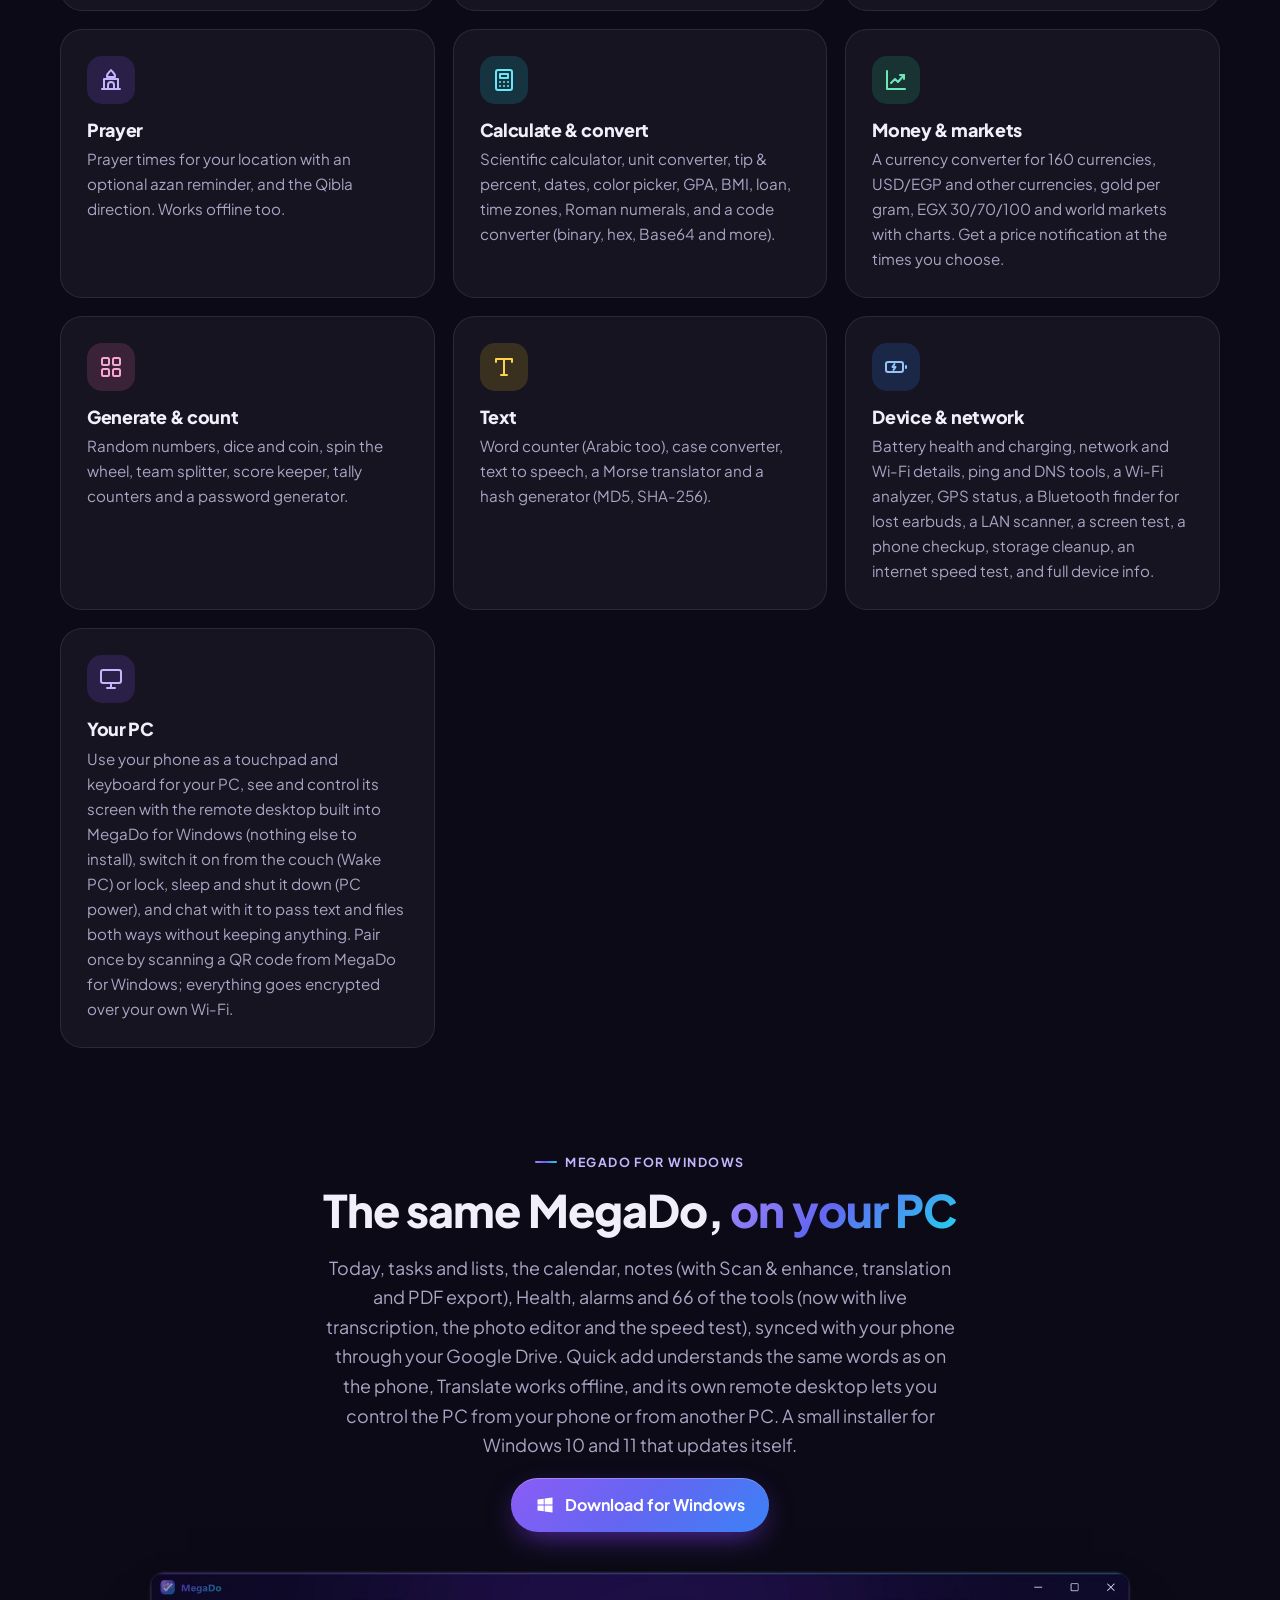
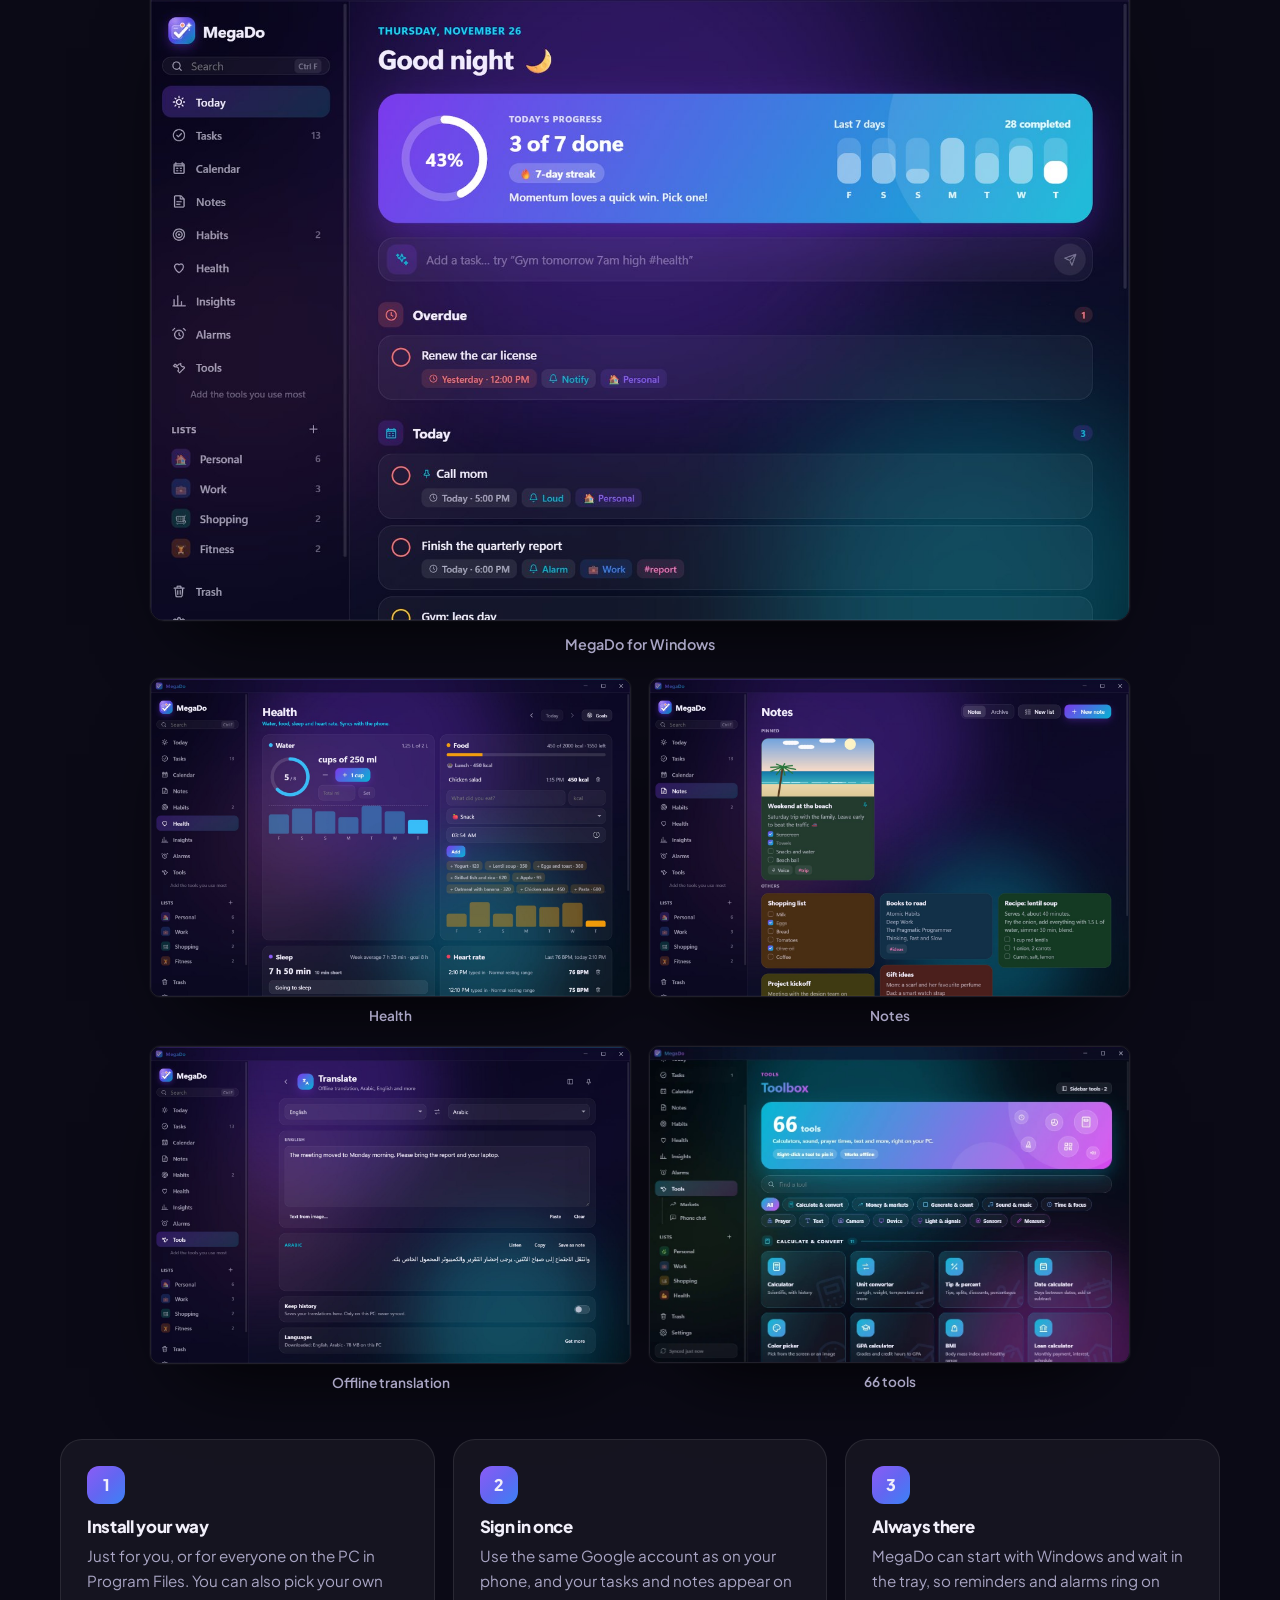
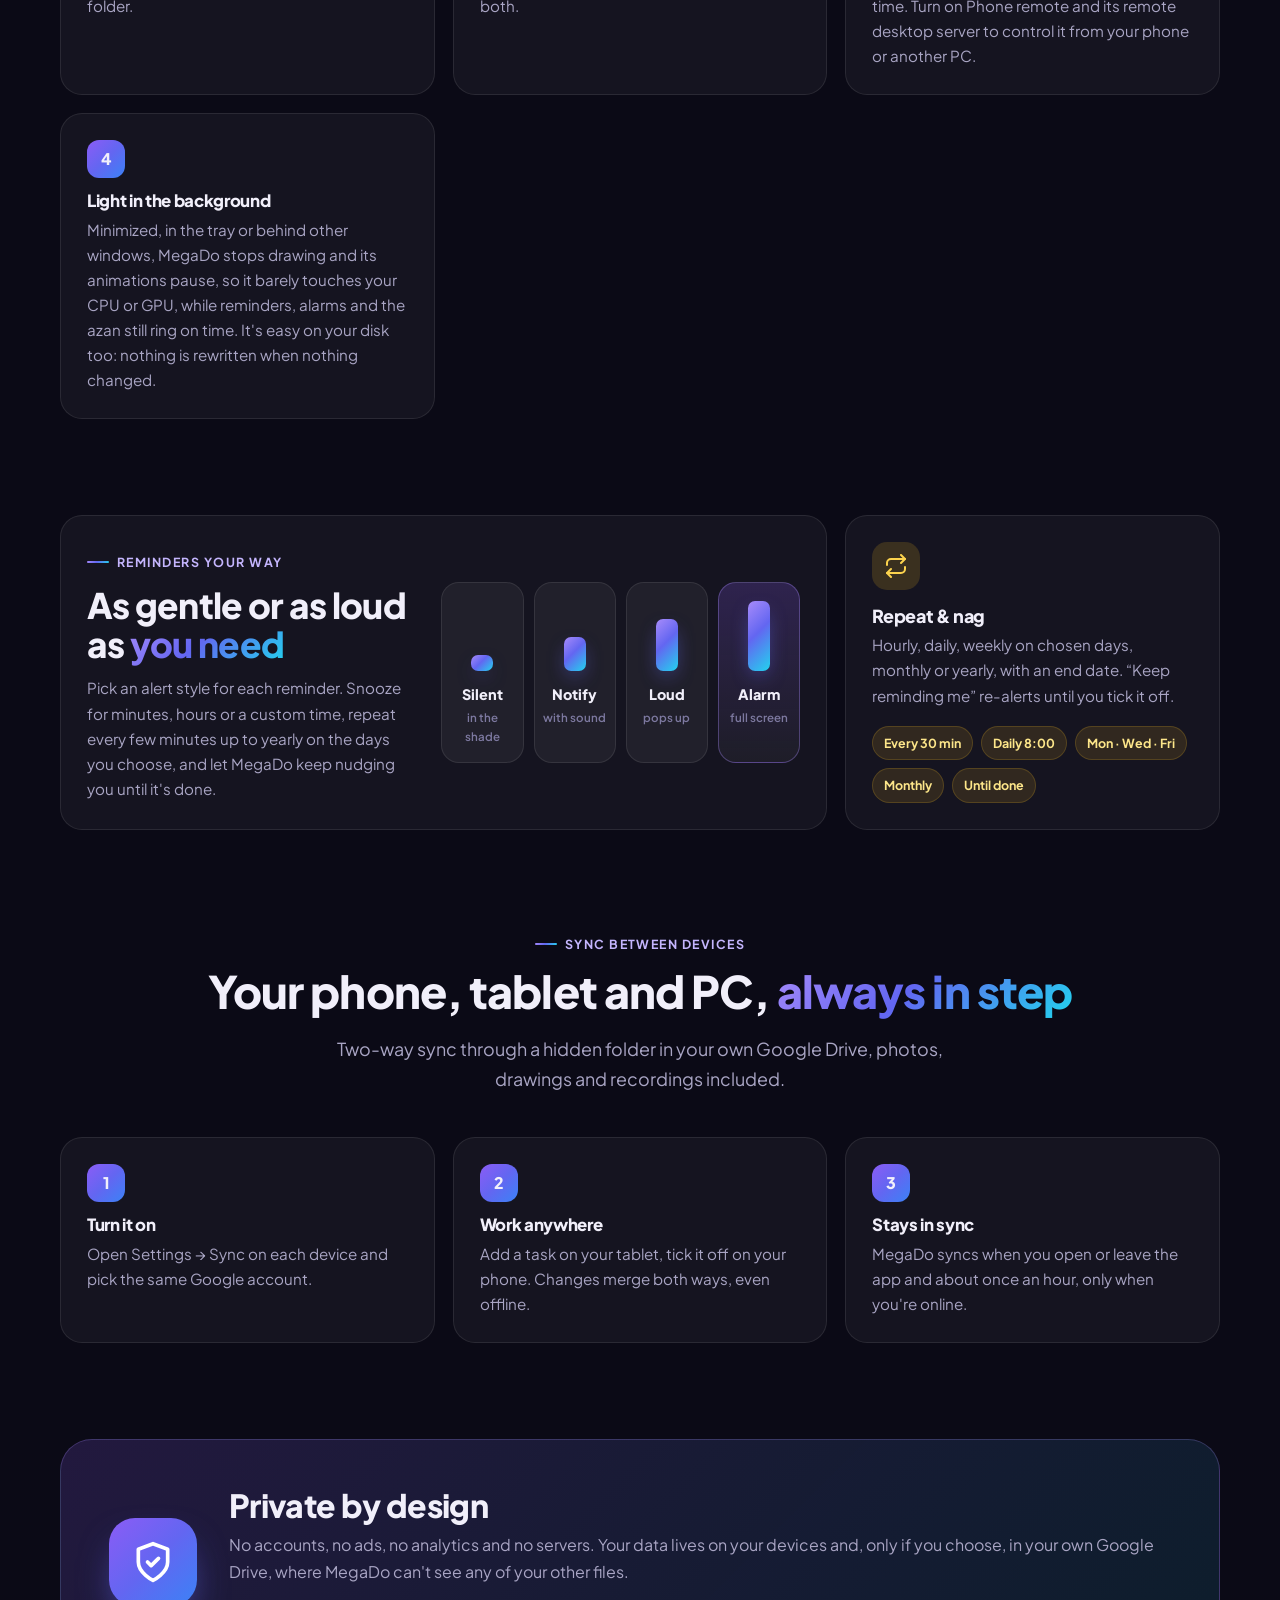
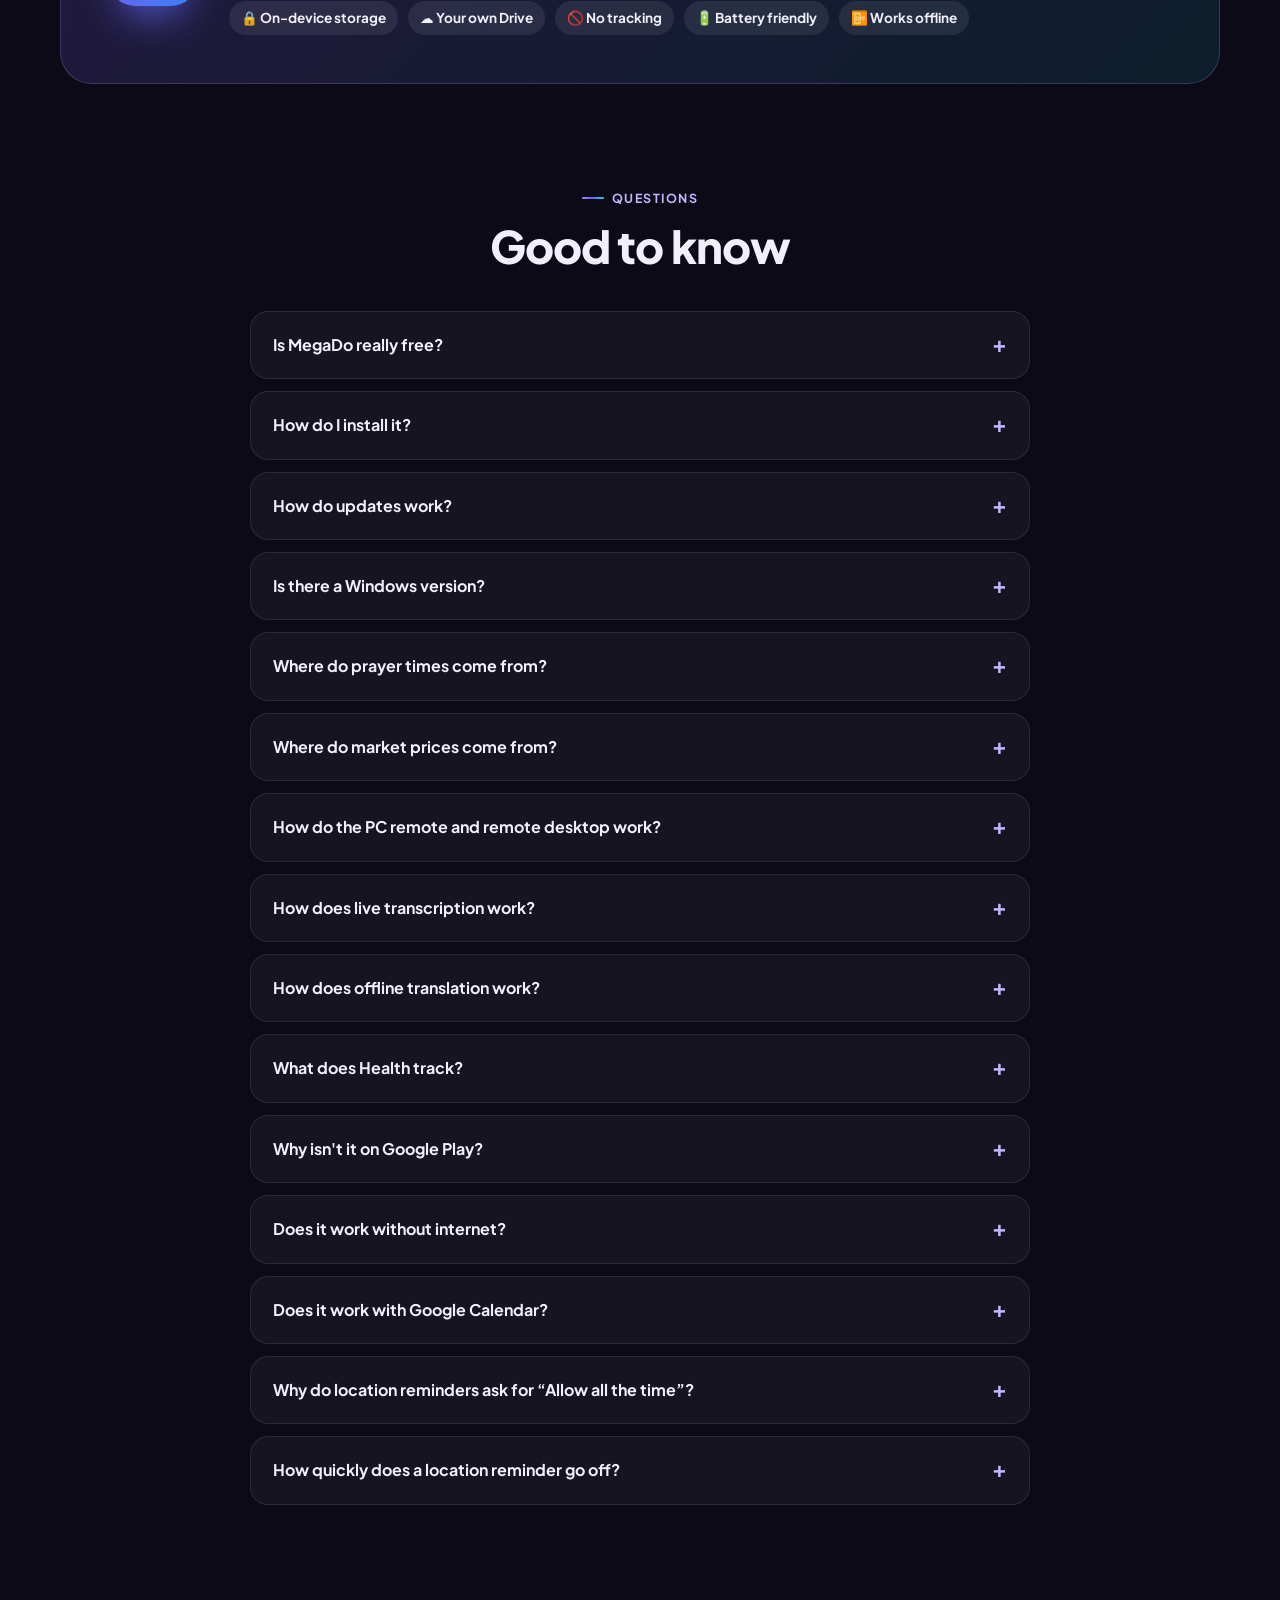
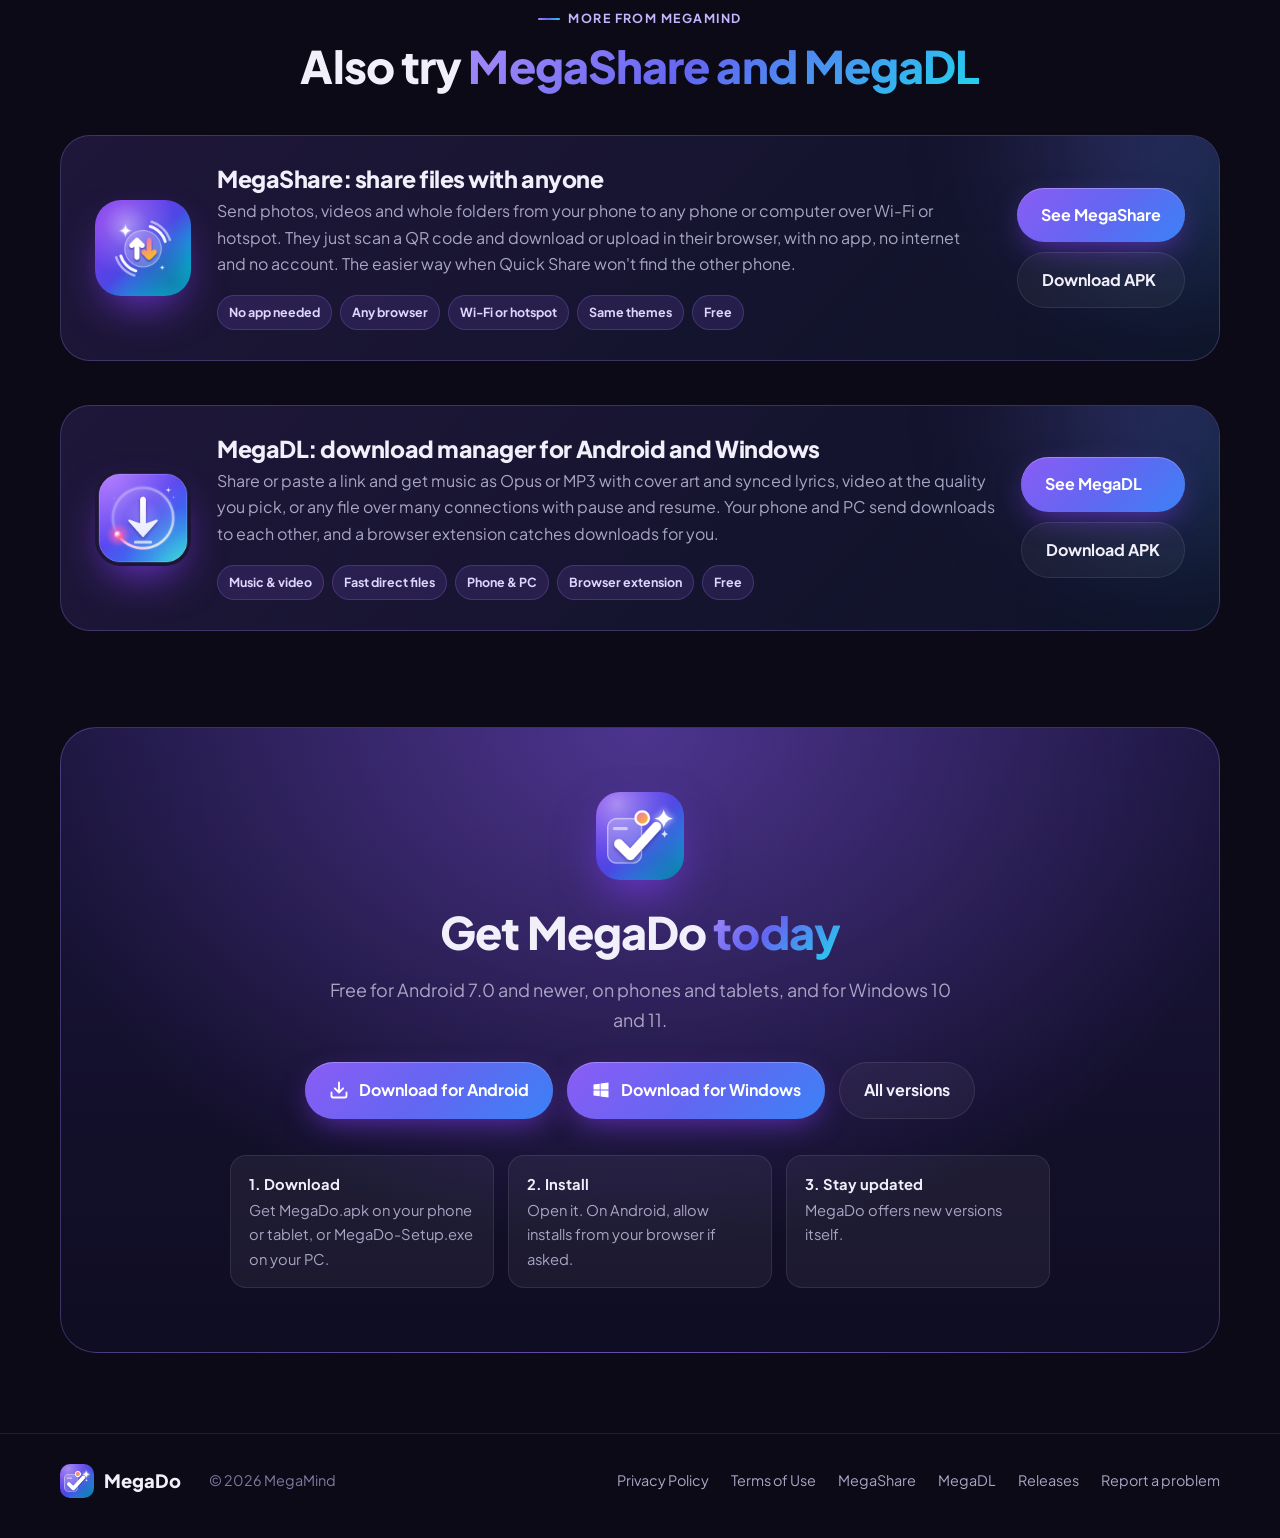
==== commit dc9ef4cd: "Easy on your disk: nothing rewritten when nothing changed, automatic backups at most every 6 hours C" ====
--- a/index.html
+++ b/index.html
@@ -591,7 +591,7 @@
     <div class="step reveal"><h3>Install your way</h3><p>Just for you, or for everyone on the PC in Program Files. You can also pick your own folder.</p></div>
     <div class="step reveal"><h3>Sign in once</h3><p>Use the same Google account as on your phone, and your tasks and notes appear on both.</p></div>
     <div class="step reveal"><h3>Always there</h3><p>MegaDo can start with Windows and wait in the tray, so reminders and alarms ring on time. Turn on Phone remote and its remote desktop server to control it from your phone or another PC.</p></div>
-    <div class="step reveal"><h3>Light in the background</h3><p>Minimized, in the tray or behind other windows, MegaDo stops drawing and its animations pause, so it barely touches your CPU or GPU, while reminders, alarms and the azan still ring on time.</p></div>
+    <div class="step reveal"><h3>Light in the background</h3><p>Minimized, in the tray or behind other windows, MegaDo stops drawing and its animations pause, so it barely touches your CPU or GPU, while reminders, alarms and the azan still ring on time. It's easy on your disk too: nothing is rewritten when nothing changed.</p></div>
   </div>
 
   <section id="reminders" class="reveal">
